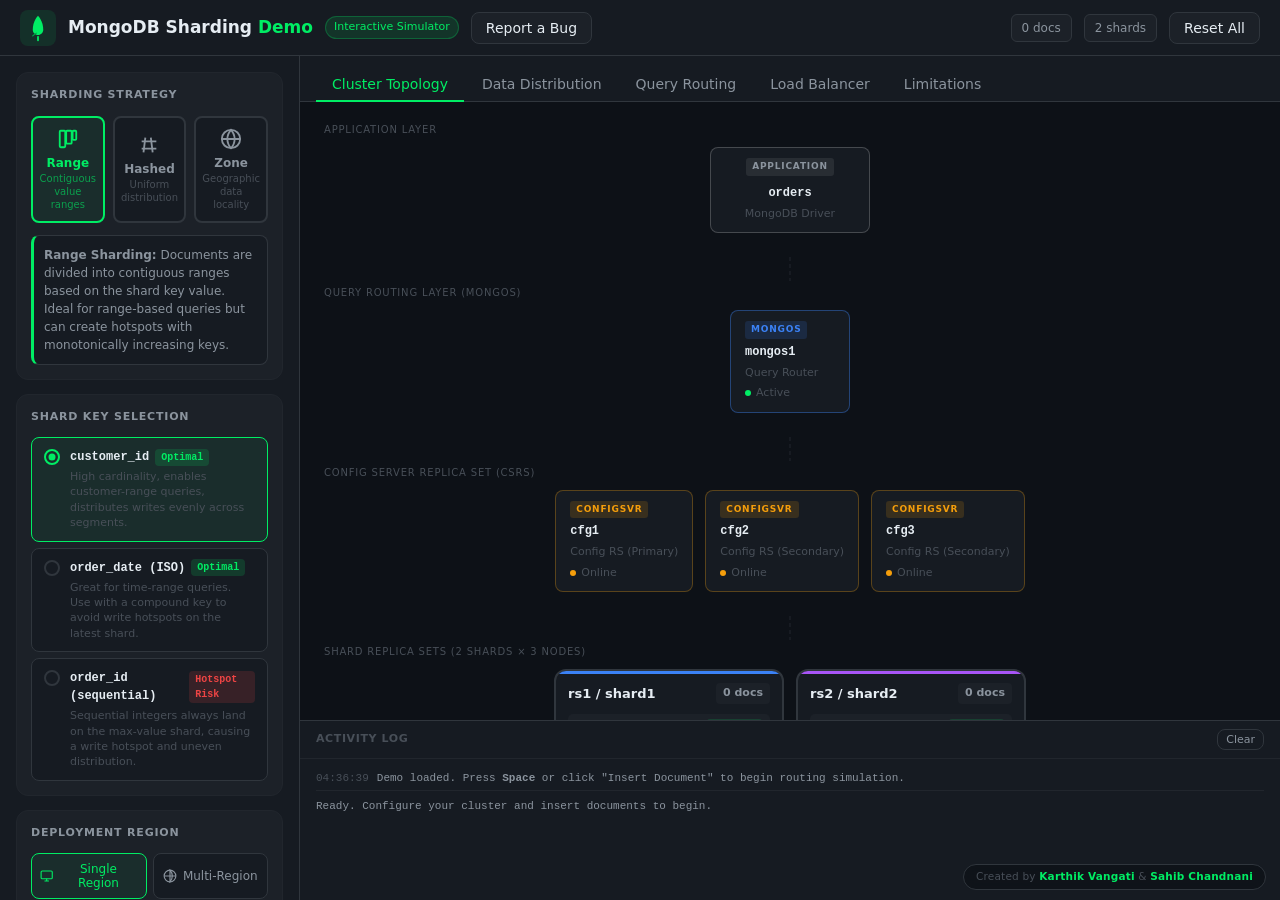
==== sharding-demo.html @ 3fbe7529 "Made changes in limitations so not everything is in a single page. merged all three files into shard" ====
<!DOCTYPE html>
<html lang="en">
<head>
  <meta charset="UTF-8">
  <meta name="viewport" content="width=device-width, initial-scale=1.0">
  <title>MongoDB Sharding Demo</title>
  <style>
/* ===== CSS Variables ===== */
:root {
  --mongo-green: #00ED64;
  --mongo-green-dim: #00A349;
  --bg-dark: #0D1117;
  --bg-card: #161B22;
  --bg-card-2: #1C2128;
  --bg-hover: #21262D;
  --text-primary: #E6EDF3;
  --text-secondary: #8B949E;
  --text-muted: #484F58;
  --border: #30363D;
  --border-light: #21262D;

  /* Shard colors */
  --shard-0: #3B82F6;
  --shard-1: #A855F7;
  --shard-2: #F59E0B;
  --shard-3: #EF4444;

  /* Zone colors */
  --zone-americas: #3B82F6;
  --zone-europe: #A855F7;
  --zone-asia: #F59E0B;

  --radius: 8px;
  --radius-lg: 12px;
  --shadow: 0 1px 3px rgba(0,0,0,0.4);
  --shadow-lg: 0 4px 16px rgba(0,0,0,0.5);
}

/* ===== Reset ===== */
*, *::before, *::after { box-sizing: border-box; margin: 0; padding: 0; }
body {
  font-family: 'Segoe UI', system-ui, -apple-system, BlinkMacSystemFont, sans-serif;
  background: var(--bg-dark);
  color: var(--text-primary);
  min-height: 100vh;
  font-size: 14px;
  line-height: 1.5;
}
button { cursor: pointer; font-family: inherit; font-size: inherit; }
input { font-family: inherit; font-size: inherit; }

/* ===== Header ===== */
.app-header {
  display: flex;
  align-items: center;
  justify-content: space-between;
  padding: 0 20px;
  height: 56px;
  background: var(--bg-card);
  border-bottom: 1px solid var(--border);
  position: sticky;
  top: 0;
  z-index: 100;
}
.header-left { display: flex; align-items: center; gap: 12px; }
.mongo-logo {
  width: 36px; height: 36px;
  background: rgba(0,237,100,0.1);
  border-radius: 8px;
  display: flex; align-items: center; justify-content: center;
}
.app-header h1 { font-size: 17px; font-weight: 600; color: var(--text-primary); }
.highlight { color: var(--mongo-green); }
.version-badge {
  background: rgba(0,237,100,0.12);
  color: var(--mongo-green);
  font-size: 11px;
  font-weight: 500;
  padding: 2px 8px;
  border-radius: 20px;
  border: 1px solid rgba(0,237,100,0.25);
}
.header-right { display: flex; align-items: center; gap: 12px; }
.header-stat {
  font-size: 12px;
  color: var(--text-secondary);
  background: var(--bg-card-2);
  padding: 4px 10px;
  border-radius: 6px;
  border: 1px solid var(--border);
  font-variant-numeric: tabular-nums;
  transition: all 0.3s;
}
.header-stat.updated {
  color: var(--mongo-green);
  border-color: rgba(0,237,100,0.4);
}

/* ===== App Layout ===== */
.app-layout {
  display: grid;
  grid-template-columns: 300px 1fr;
  height: calc(100vh - 56px);
  overflow: hidden;
}

/* ===== Config Panel ===== */
.config-panel {
  background: var(--bg-card);
  border-right: 1px solid var(--border);
  overflow-y: auto;
  padding: 16px;
  display: flex;
  flex-direction: column;
  gap: 4px;
}
.config-panel::-webkit-scrollbar { width: 4px; }
.config-panel::-webkit-scrollbar-thumb { background: var(--border); border-radius: 2px; }

.config-section {
  background: var(--bg-card-2);
  border: 1px solid var(--border-light);
  border-radius: var(--radius-lg);
  padding: 14px;
  margin-bottom: 10px;
}
.hidden-section {
  display: none;
}
.config-title {
  font-size: 11px;
  font-weight: 600;
  text-transform: uppercase;
  letter-spacing: 0.8px;
  color: var(--text-secondary);
  margin-bottom: 12px;
}

/* Strategy Cards */
.strategy-cards {
  display: grid;
  grid-template-columns: repeat(3, 1fr);
  gap: 8px;
  margin-bottom: 12px;
}
.strategy-card {
  background: var(--bg-card);
  border: 2px solid var(--border);
  border-radius: var(--radius);
  padding: 10px 6px;
  text-align: center;
  cursor: pointer;
  transition: all 0.2s;
  color: var(--text-secondary);
}
.strategy-card:hover {
  border-color: rgba(0,237,100,0.4);
  color: var(--text-primary);
}
.strategy-card.active {
  border-color: var(--mongo-green);
  color: var(--mongo-green);
  background: rgba(0,237,100,0.06);
}
.strategy-icon { margin-bottom: 6px; display: flex; justify-content: center; }
.strategy-label { font-size: 12px; font-weight: 600; margin-bottom: 2px; }
.strategy-desc { font-size: 10px; color: var(--text-muted); line-height: 1.3; }
.strategy-card.active .strategy-desc { color: rgba(0,237,100,0.6); }

.strategy-info {
  font-size: 12px;
  color: var(--text-secondary);
  background: var(--bg-card);
  border: 1px solid var(--border);
  border-left: 3px solid var(--mongo-green);
  border-radius: var(--radius);
  padding: 10px;
  line-height: 1.5;
}

/* Shard Key Options */
.shard-key-options { display: flex; flex-direction: column; gap: 6px; }
.shard-key-option {
  background: var(--bg-card);
  border: 1.5px solid var(--border);
  border-radius: var(--radius);
  padding: 10px 12px;
  cursor: pointer;
  transition: all 0.2s;
  display: flex;
  align-items: flex-start;
  gap: 10px;
}
.shard-key-option:hover { border-color: rgba(0,237,100,0.4); }
.shard-key-option.selected {
  border-color: var(--mongo-green);
  background: rgba(0,237,100,0.06);
}
.shard-key-radio {
  width: 16px; height: 16px;
  border: 2px solid var(--border);
  border-radius: 50%;
  margin-top: 1px;
  flex-shrink: 0;
  transition: all 0.2s;
  position: relative;
}
.shard-key-option.selected .shard-key-radio {
  border-color: var(--mongo-green);
}
.shard-key-option.selected .shard-key-radio::after {
  content: '';
  position: absolute;
  top: 50%; left: 50%;
  transform: translate(-50%, -50%);
  width: 7px; height: 7px;
  background: var(--mongo-green);
  border-radius: 50%;
}
.shard-key-info { flex: 1; min-width: 0; }
.shard-key-name {
  font-size: 12px;
  font-weight: 600;
  color: var(--text-primary);
  font-family: 'Courier New', monospace;
  display: flex;
  align-items: center;
  gap: 6px;
}
.optimal-badge {
  font-size: 10px;
  background: rgba(0,237,100,0.15);
  color: var(--mongo-green);
  padding: 1px 6px;
  border-radius: 4px;
  font-family: inherit;
  font-weight: 600;
}
.hotspot-badge {
  font-size: 10px;
  background: rgba(239,68,68,0.15);
  color: #EF4444;
  padding: 1px 6px;
  border-radius: 4px;
  font-family: inherit;
  font-weight: 600;
}
.shard-key-reason {
  font-size: 11px;
  color: var(--text-muted);
  margin-top: 3px;
  line-height: 1.4;
}

/* Toggle Group */
.toggle-group {
  display: grid;
  grid-template-columns: 1fr 1fr;
  gap: 6px;
  margin-bottom: 10px;
}
.toggle-btn {
  background: var(--bg-card);
  border: 1.5px solid var(--border);
  border-radius: var(--radius);
  padding: 8px;
  color: var(--text-secondary);
  font-size: 12px;
  font-weight: 500;
  display: flex;
  align-items: center;
  justify-content: center;
  gap: 6px;
  transition: all 0.2s;
}
.toggle-btn:hover { border-color: rgba(0,237,100,0.4); color: var(--text-primary); }
.toggle-btn.active {
  border-color: var(--mongo-green);
  color: var(--mongo-green);
  background: rgba(0,237,100,0.06);
}
.region-detail {
  font-size: 11px;
  color: var(--text-secondary);
  line-height: 1.5;
}

/* Cluster Config */
.cluster-config { display: flex; flex-direction: column; gap: 10px; }
.config-row {
  display: flex;
  align-items: center;
  justify-content: space-between;
  gap: 8px;
}
.config-row-label { font-size: 12px; color: var(--text-secondary); flex: 1; }
.btn-group { display: flex; gap: 4px; flex-shrink: 0; }
.count-btn {
  background: var(--bg-card);
  border: 1.5px solid var(--border);
  border-radius: 6px;
  padding: 4px 10px;
  color: var(--text-secondary);
  font-size: 12px;
  font-weight: 600;
  transition: all 0.2s;
  min-width: 32px;
}
.count-btn:hover { border-color: rgba(0,237,100,0.4); color: var(--text-primary); }
.count-btn.active {
  border-color: var(--mongo-green);
  color: var(--mongo-green);
  background: rgba(0,237,100,0.08);
}

/* Insert Controls */
.insert-controls { display: flex; flex-direction: column; gap: 6px; margin-bottom: 12px; }
.btn-primary {
  background: var(--mongo-green);
  border: none;
  border-radius: var(--radius);
  padding: 9px 14px;
  color: #0D1117;
  font-weight: 600;
  font-size: 13px;
  display: flex;
  align-items: center;
  justify-content: center;
  gap: 7px;
  transition: all 0.2s;
}
.btn-primary:hover { background: #00FF70; transform: translateY(-1px); }
.btn-primary:active { transform: translateY(0); }
.btn-secondary {
  background: var(--bg-card-2);
  border: 1px solid var(--border);
  border-radius: var(--radius);
  padding: 7px 14px;
  color: var(--text-primary);
  font-weight: 500;
  transition: all 0.2s;
}
.btn-secondary:hover { border-color: var(--text-secondary); }
.btn-ghost {
  background: transparent;
  border: 1px solid var(--border);
  border-radius: var(--radius);
  padding: 7px 14px;
  color: var(--text-secondary);
  transition: all 0.2s;
}
.btn-ghost:hover { color: var(--text-primary); border-color: var(--text-secondary); }
.btn-bulk {
  background: rgba(168,85,247,0.12);
  border: 1.5px solid rgba(168,85,247,0.35);
  border-radius: var(--radius);
  padding: 9px 14px;
  color: #D8A9FF;
  font-weight: 600;
  font-size: 13px;
  display: flex;
  align-items: center;
  justify-content: center;
  gap: 7px;
  transition: all 0.2s;
  cursor: pointer;
  font-family: inherit;
}
.btn-bulk:hover { background: rgba(168,85,247,0.2); border-color: rgba(168,85,247,0.6); transform: translateY(-1px); }
.btn-bulk:active { transform: translateY(0); }
.btn-bulk:disabled { opacity: 0.5; cursor: not-allowed; transform: none; }

.bulk-progress-wrap {
  display: flex;
  align-items: center;
  gap: 8px;
  padding: 2px 0;
}
.bulk-progress-bar {
  flex: 1;
  height: 5px;
  background: rgba(168,85,247,0.5);
  border-radius: 3px;
  width: 0;
  transition: width 0.15s ease;
}
.bulk-progress-label {
  font-size: 10px;
  color: #D8A9FF;
  font-variant-numeric: tabular-nums;
  min-width: 80px;
  text-align: right;
  flex-shrink: 0;
}
.btn-xs { padding: 3px 8px; font-size: 11px; }

.insert-speed {
  display: flex;
  align-items: center;
  gap: 8px;
  font-size: 11px;
  color: var(--text-muted);
}
.insert-speed input[type="range"] {
  flex: 1;
  height: 3px;
  -webkit-appearance: none;
  background: var(--border);
  border-radius: 2px;
  outline: none;
}
.insert-speed input[type="range"]::-webkit-slider-thumb {
  -webkit-appearance: none;
  width: 12px; height: 12px;
  background: var(--mongo-green);
  border-radius: 50%;
  cursor: pointer;
}
#speed-label { min-width: 42px; color: var(--text-secondary); }

/* ===== Visualization Panel ===== */
.visualization-panel {
  display: flex;
  flex-direction: column;
  overflow: hidden;
  background: var(--bg-dark);
}

/* View Tabs */
.view-tabs {
  display: flex;
  gap: 2px;
  padding: 12px 16px 0;
  border-bottom: 1px solid var(--border);
  background: var(--bg-card);
}
.view-tab {
  background: transparent;
  border: none;
  padding: 8px 16px;
  color: var(--text-secondary);
  font-weight: 500;
  border-bottom: 2px solid transparent;
  margin-bottom: -1px;
  transition: all 0.2s;
  border-radius: 6px 6px 0 0;
}
.view-tab:hover { color: var(--text-primary); }
.view-tab.active {
  color: var(--mongo-green);
  border-bottom-color: var(--mongo-green);
}

/* Tab Content */
.tab-content { display: none; flex: 1; overflow: hidden; }
.tab-content.active {
  display: flex;
  flex-direction: column;
  flex: 1;
  overflow: hidden;
}

/* ===== Topology View ===== */
.topology-container {
  flex: 1;
  overflow-y: auto;
  padding: 20px;
  overflow-x: hidden;
}
.topology-container::-webkit-scrollbar { width: 5px; }
.topology-container::-webkit-scrollbar-thumb { background: var(--border); border-radius: 3px; }

/* Topology Sections */
.topo-section { margin-bottom: 20px; }
.topo-section-label {
  font-size: 10px;
  text-transform: uppercase;
  letter-spacing: 0.8px;
  color: var(--text-muted);
  margin-bottom: 10px;
  padding-left: 4px;
}
.topo-row {
  display: flex;
  gap: 12px;
  align-items: stretch;
  justify-content: center;
}
.topo-connector {
  display: flex;
  justify-content: center;
  padding: 4px 0;
  position: relative;
}
.connector-line {
  width: 2px;
  height: 24px;
  background: linear-gradient(to bottom, var(--border), rgba(0,237,100,0.3));
}
.connector-multi {
  display: flex;
  align-items: center;
  justify-content: center;
  width: 100%;
  padding: 4px 0;
}
.connector-multi svg { opacity: 0.4; }

/* Node Cards */
.node-card {
  background: var(--bg-card);
  border: 1.5px solid var(--border);
  border-radius: var(--radius);
  padding: 10px 14px;
  display: flex;
  flex-direction: column;
  gap: 4px;
  transition: all 0.3s;
  min-width: 120px;
  position: relative;
}
.node-card.active-routing {
  border-color: var(--mongo-green) !important;
  box-shadow: 0 0 16px rgba(0,237,100,0.3);
}
.node-card.app-node {
  border-color: rgba(255,255,255,0.2);
  min-width: 160px;
  text-align: center;
}
.node-card.mongos {
  border-color: rgba(59,130,246,0.4);
}
.node-card.mongos.active-routing {
  border-color: #3B82F6;
  box-shadow: 0 0 16px rgba(59,130,246,0.4);
}
.node-card.configsvr {
  border-color: rgba(245,158,11,0.3);
}
.node-type-badge {
  font-size: 9px;
  font-weight: 700;
  text-transform: uppercase;
  letter-spacing: 0.8px;
  padding: 2px 6px;
  border-radius: 3px;
  display: inline-block;
  width: fit-content;
}
.badge-app { background: rgba(255,255,255,0.08); color: var(--text-secondary); }
.badge-mongos { background: rgba(59,130,246,0.15); color: #3B82F6; }
.badge-config { background: rgba(245,158,11,0.15); color: #F59E0B; }
.badge-primary { background: rgba(0,237,100,0.15); color: var(--mongo-green); }
.badge-secondary { background: rgba(139,148,158,0.15); color: var(--text-secondary); }

.node-name {
  font-size: 12px;
  font-weight: 600;
  font-family: 'Courier New', monospace;
  color: var(--text-primary);
}
.node-detail { font-size: 11px; color: var(--text-muted); }
.node-status {
  display: flex;
  align-items: center;
  gap: 5px;
  font-size: 11px;
  color: var(--text-muted);
}
.status-dot {
  width: 6px; height: 6px;
  border-radius: 50%;
  background: var(--mongo-green);
  animation: pulse-green 2s infinite;
}
.status-dot.secondary { background: #F59E0B; animation: none; }

@keyframes pulse-green {
  0%, 100% { opacity: 1; }
  50% { opacity: 0.4; }
}

/* Shard Container */
.shards-container {
  display: flex;
  gap: 12px;
  flex-wrap: wrap;
  justify-content: center;
}
.shard-card {
  background: var(--bg-card);
  border: 2px solid var(--border);
  border-radius: var(--radius-lg);
  padding: 12px;
  min-width: 170px;
  flex: 1;
  max-width: 230px;
  transition: all 0.3s;
  position: relative;
  overflow: hidden;
}
.shard-card::before {
  content: '';
  position: absolute;
  top: 0; left: 0; right: 0;
  height: 3px;
  background: var(--shard-color, var(--shard-0));
}
.shard-card.active-routing {
  box-shadow: 0 0 20px var(--shard-glow, rgba(59,130,246,0.4));
  border-color: var(--shard-color, var(--shard-0));
}
.shard-card[data-shard="0"] { --shard-color: var(--shard-0); --shard-glow: rgba(59,130,246,0.4); }
.shard-card[data-shard="1"] { --shard-color: var(--shard-1); --shard-glow: rgba(168,85,247,0.4); }
.shard-card[data-shard="2"] { --shard-color: var(--shard-2); --shard-glow: rgba(245,158,11,0.4); }
.shard-card[data-shard="3"] { --shard-color: var(--shard-3); --shard-glow: rgba(239,68,68,0.4); }

.shard-header {
  display: flex;
  align-items: center;
  justify-content: space-between;
  margin-bottom: 10px;
}
.shard-name {
  font-size: 13px;
  font-weight: 700;
  color: var(--text-primary);
}
.shard-doc-count {
  font-size: 11px;
  font-weight: 600;
  color: var(--text-secondary);
  background: var(--bg-card-2);
  padding: 2px 7px;
  border-radius: 4px;
  font-variant-numeric: tabular-nums;
  transition: all 0.3s;
}
.shard-doc-count.updated {
  color: var(--mongo-green);
  background: rgba(0,237,100,0.1);
}

.shard-nodes { display: flex; flex-direction: column; gap: 4px; margin-bottom: 10px; }
.shard-node {
  display: flex;
  align-items: center;
  gap: 8px;
  padding: 5px 8px;
  background: var(--bg-card-2);
  border-radius: 5px;
  font-size: 11px;
  font-family: 'Courier New', monospace;
}
.shard-node-dot {
  width: 6px; height: 6px;
  border-radius: 50%;
  flex-shrink: 0;
}
.dot-primary { background: var(--mongo-green); }
.dot-secondary { background: var(--text-muted); }
.shard-node-name { color: var(--text-secondary); flex: 1; }
.shard-node-role { font-size: 10px; color: var(--text-muted); }

.shard-range-info {
  font-size: 11px;
  color: var(--text-muted);
  background: var(--bg-card-2);
  border-radius: 5px;
  padding: 6px 8px;
  font-family: 'Courier New', monospace;
  border-left: 2px solid var(--shard-color, var(--shard-0));
}
.range-label { color: var(--text-secondary); font-family: inherit; }

.zone-tag {
  display: inline-flex;
  align-items: center;
  gap: 4px;
  font-size: 10px;
  font-weight: 600;
  padding: 3px 8px;
  border-radius: 12px;
  margin-top: 6px;
}
.zone-americas { background: rgba(59,130,246,0.15); color: #3B82F6; }
.zone-europe { background: rgba(168,85,247,0.15); color: #A855F7; }
.zone-asia { background: rgba(245,158,11,0.15); color: #F59E0B; }

.shard-fill-bar {
  height: 4px;
  background: var(--bg-card-2);
  border-radius: 2px;
  margin-top: 8px;
  overflow: hidden;
}
.shard-fill-inner {
  height: 100%;
  background: var(--shard-color, var(--shard-0));
  border-radius: 2px;
  transition: width 0.4s ease;
  min-width: 2px;
}

/* Zone borders in multi-region */
.zone-region-wrapper {
  border: 1.5px dashed var(--zone-border, var(--border));
  border-radius: 14px;
  padding: 12px;
  position: relative;
  margin-bottom: 4px;
}
.zone-region-label {
  position: absolute;
  top: -10px;
  left: 16px;
  background: var(--bg-dark);
  padding: 0 8px;
  font-size: 11px;
  font-weight: 600;
}

/* Activity Log */
.activity-log {
  height: 180px;
  border-top: 1px solid var(--border);
  background: var(--bg-card);
  display: flex;
  flex-direction: column;
  flex-shrink: 0;
}
.log-header {
  display: flex;
  align-items: center;
  justify-content: space-between;
  padding: 8px 16px;
  font-size: 11px;
  font-weight: 600;
  text-transform: uppercase;
  letter-spacing: 0.6px;
  color: var(--text-muted);
  border-bottom: 1px solid var(--border-light);
}
.log-entries {
  flex: 1;
  overflow-y: auto;
  padding: 8px 16px;
  display: flex;
  flex-direction: column;
  gap: 4px;
}
.log-entries::-webkit-scrollbar { width: 3px; }
.log-entries::-webkit-scrollbar-thumb { background: var(--border); border-radius: 2px; }
.log-entry {
  font-size: 11px;
  font-family: 'Courier New', monospace;
  padding: 3px 0;
  color: var(--text-secondary);
  border-bottom: 1px solid var(--border-light);
  display: flex;
  align-items: flex-start;
  gap: 8px;
}
.log-entry:last-child { border-bottom: none; }
.log-time { color: var(--text-muted); flex-shrink: 0; }
.log-info .log-msg { color: var(--text-secondary); }
.log-route .log-msg { color: var(--mongo-green); }
.log-warn .log-msg { color: #F59E0B; }
.log-error .log-msg { color: #EF4444; }

/* ===== Distribution View ===== */
.distribution-panel {
  padding: 20px;
  overflow-y: auto;
  flex: 1;
}
.distribution-panel::-webkit-scrollbar { width: 5px; }
.distribution-panel::-webkit-scrollbar-thumb { background: var(--border); border-radius: 3px; }

.dist-header {
  display: flex;
  align-items: center;
  justify-content: space-between;
  margin-bottom: 20px;
}
.dist-title { font-size: 15px; font-weight: 600; }
.dist-subtitle { font-size: 12px; color: var(--text-secondary); margin-top: 2px; }
.dist-stats {
  display: flex;
  gap: 12px;
}
.dist-stat {
  background: var(--bg-card);
  border: 1px solid var(--border);
  border-radius: var(--radius);
  padding: 10px 16px;
  text-align: center;
}
.dist-stat-value { font-size: 22px; font-weight: 700; color: var(--mongo-green); font-variant-numeric: tabular-nums; }
.dist-stat-label { font-size: 11px; color: var(--text-muted); margin-top: 2px; }

.dist-chart-container {
  background: var(--bg-card);
  border: 1px solid var(--border);
  border-radius: var(--radius-lg);
  padding: 20px;
  margin-bottom: 16px;
}
.dist-chart-title {
  font-size: 12px;
  font-weight: 600;
  color: var(--text-secondary);
  margin-bottom: 16px;
  text-transform: uppercase;
  letter-spacing: 0.6px;
}
.dist-bars { display: flex; gap: 12px; align-items: flex-end; min-height: 180px; }
.dist-bar-wrap {
  flex: 1;
  display: flex;
  flex-direction: column;
  align-items: center;
  gap: 6px;
}
.dist-bar-outer {
  width: 100%;
  background: var(--bg-card-2);
  border-radius: 4px 4px 0 0;
  height: 150px;
  position: relative;
  overflow: hidden;
  display: flex;
  align-items: flex-end;
}
.dist-bar-inner {
  width: 100%;
  border-radius: 4px 4px 0 0;
  transition: height 0.5s cubic-bezier(0.34, 1.56, 0.64, 1);
  display: flex;
  align-items: center;
  justify-content: center;
  min-height: 2px;
}
.dist-bar-count {
  font-size: 10px;
  font-weight: 700;
  color: rgba(255,255,255,0.9);
  font-variant-numeric: tabular-nums;
}
.dist-bar-label {
  font-size: 11px;
  font-weight: 600;
  color: var(--text-secondary);
  text-align: center;
}
.dist-bar-sub {
  font-size: 10px;
  color: var(--text-muted);
  text-align: center;
}

/* Balance indicator */
.balance-indicator {
  background: var(--bg-card);
  border: 1px solid var(--border);
  border-radius: var(--radius-lg);
  padding: 16px 20px;
  display: flex;
  align-items: center;
  gap: 16px;
}
.balance-label {
  font-size: 12px;
  color: var(--text-secondary);
  min-width: 100px;
}
.balance-bar {
  flex: 1;
  height: 8px;
  background: var(--bg-card-2);
  border-radius: 4px;
  overflow: hidden;
}
.balance-fill {
  height: 100%;
  border-radius: 4px;
  transition: width 0.5s, background 0.3s;
}
.balance-value {
  font-size: 13px;
  font-weight: 600;
  min-width: 50px;
  text-align: right;
}

/* ===== Shard-Key Analyzer ===== */
.ska-section {
  background: var(--bg-card);
  border: 1px solid var(--border);
  border-radius: var(--radius-lg);
  padding: 20px;
  margin-top: 16px;
  display: flex;
  flex-direction: column;
  gap: 12px;
}
.ska-header { display: flex; justify-content: space-between; align-items: flex-start; gap: 12px; }
.ska-title { font-size: 14px; font-weight: 700; color: var(--text-primary); }
.ska-subtitle { font-size: 12px; color: var(--text-secondary); margin-top: 4px; line-height: 1.5; }
.ska-input-row { display: flex; gap: 8px; flex-wrap: wrap; }
.ska-file-btn,
.ska-sample-btn,
.ska-clear-btn,
.ska-analyze-btn {
  font-size: 12px;
  font-weight: 600;
  padding: 7px 12px;
  border-radius: 6px;
  border: 1px solid var(--border);
  background: var(--bg-card-2);
  color: var(--text-primary);
  cursor: pointer;
  transition: background 0.15s, border-color 0.15s;
  display: inline-flex;
  align-items: center;
  gap: 6px;
}
.ska-file-btn:hover,
.ska-sample-btn:hover,
.ska-clear-btn:hover { background: var(--bg-hover); border-color: var(--border-light); }
.ska-file-ico { font-size: 13px; }
.ska-analyze-btn {
  background: var(--mongo-green);
  border-color: var(--mongo-green);
  color: #001E2B;
  padding: 9px 16px;
}
.ska-analyze-btn:hover { filter: brightness(1.08); }
.ska-presets {
  background: var(--bg-card-2);
  border: 1px dashed var(--border);
  border-radius: 8px;
  padding: 10px 12px;
  display: flex;
  flex-direction: column;
  gap: 8px;
}
.ska-presets-label {
  font-size: 11px;
  font-weight: 600;
  color: var(--text-muted);
  text-transform: uppercase;
  letter-spacing: 0.5px;
}
.ska-presets-row {
  display: flex;
  flex-wrap: wrap;
  gap: 6px;
}
.ska-preset-chip {
  display: inline-flex;
  align-items: center;
  gap: 8px;
  padding: 6px 10px;
  border: 1px solid var(--border);
  border-radius: 999px;
  background: var(--bg-card);
  color: var(--text-primary);
  font-size: 11.5px;
  cursor: pointer;
  transition: border-color 0.15s, background 0.15s;
}
.ska-preset-chip:hover { border-color: var(--mongo-green); background: var(--bg-hover); }
.ska-preset-chip.active {
  border-color: var(--mongo-green);
  background: rgba(0,237,100,0.1);
}
.ska-preset-name { font-weight: 600; }
.ska-preset-key {
  color: var(--text-muted);
  font-size: 10.5px;
  font-family: 'SF Mono', Menlo, Consolas, monospace;
}
.ska-preset-key code {
  background: none;
  padding: 0;
  color: var(--mongo-green);
}
.ska-preset-hint {
  background: rgba(0,237,100,0.06);
  border: 1px solid rgba(0,237,100,0.25);
  border-radius: 7px;
  padding: 10px 12px;
  font-size: 12px;
  color: var(--text-secondary);
  line-height: 1.5;
}
.ska-preset-hint-head {
  font-size: 12px;
  font-weight: 700;
  color: var(--text-primary);
  margin-bottom: 3px;
}
.ska-preset-hint-meta {
  font-size: 11px;
  color: var(--text-muted);
  margin-bottom: 6px;
}
.ska-preset-hint-meta code {
  font-family: 'SF Mono', Menlo, Consolas, monospace;
  color: var(--mongo-green);
  background: none;
  padding: 0;
}
.ska-preset-hint-meta strong { color: var(--text-primary); font-weight: 600; }
.ska-preset-hint-body code {
  font-family: 'SF Mono', Menlo, Consolas, monospace;
  font-size: 11px;
  background: var(--bg-card-2);
  padding: 1px 4px;
  border-radius: 3px;
  color: #7ee787;
}

.ska-compound-visual {
  background: var(--bg-card);
  border: 1px solid var(--border);
  border-radius: 8px;
  padding: 14px 16px;
  display: flex;
  flex-direction: column;
  gap: 12px;
}
.skacv-head {
  display: flex;
  align-items: baseline;
  justify-content: space-between;
  gap: 12px;
  flex-wrap: wrap;
}
.skacv-title {
  font-size: 12px;
  font-weight: 700;
  text-transform: uppercase;
  letter-spacing: 0.6px;
  color: var(--text-muted);
}
.skacv-key code {
  font-family: 'SF Mono', Menlo, Consolas, monospace;
  font-size: 12px;
  color: var(--mongo-green);
  background: none;
  padding: 0;
}
.skacv-roles {
  display: grid;
  grid-template-columns: 1fr auto 1fr;
  gap: 10px;
  align-items: stretch;
}
.skacv-role {
  background: var(--bg-card-2);
  border: 1px solid var(--border-light);
  border-radius: 8px;
  padding: 10px 12px;
  position: relative;
}
.skacv-role-prefix { border-left: 3px solid var(--mongo-green); }
.skacv-role-suffix { border-left: 3px solid #93C5FD; }
.skacv-role-name {
  font-family: 'SF Mono', Menlo, Consolas, monospace;
  font-size: 13px;
  font-weight: 700;
  color: var(--text-primary);
}
.skacv-role-tag {
  font-size: 9.5px;
  font-weight: 700;
  text-transform: uppercase;
  letter-spacing: 0.6px;
  color: var(--text-muted);
  margin-top: 2px;
}
.skacv-role-desc {
  font-size: 11.5px;
  color: var(--text-secondary);
  margin-top: 4px;
  line-height: 1.45;
}
.skacv-plus {
  align-self: center;
  font-size: 18px;
  color: var(--text-muted);
  font-weight: 300;
  user-select: none;
}

.skacv-buckets {
  display: flex;
  flex-direction: column;
  gap: 6px;
}
.skacv-bucket {
  background: var(--bg-card-2);
  border: 1px solid var(--border-light);
  border-radius: 7px;
  padding: 8px 10px;
  display: flex;
  flex-direction: column;
  gap: 5px;
}
.skacv-bucket-head {
  display: flex;
  align-items: center;
  gap: 8px;
  font-size: 12px;
}
.skacv-bucket-tag {
  font-size: 9.5px;
  font-weight: 700;
  text-transform: uppercase;
  letter-spacing: 0.5px;
  color: var(--mongo-green);
  background: rgba(0,237,100,0.1);
  border: 1px solid rgba(0,237,100,0.3);
  padding: 2px 6px;
  border-radius: 4px;
}
.skacv-bucket-val {
  font-family: 'SF Mono', Menlo, Consolas, monospace;
  font-weight: 600;
  color: var(--text-primary);
}
.skacv-bucket-arrow { color: var(--text-muted); }
.skacv-shard {
  font-size: 11px;
  font-weight: 600;
  font-family: 'SF Mono', Menlo, Consolas, monospace;
  color: #93C5FD;
  background: rgba(59,130,246,0.1);
  border: 1px solid rgba(59,130,246,0.3);
  padding: 2px 7px;
  border-radius: 4px;
  margin-left: auto;
}
.skacv-leaves {
  display: flex;
  align-items: center;
  flex-wrap: wrap;
  gap: 6px;
  padding-left: 8px;
  border-left: 2px dashed var(--border);
}
.skacv-leaf-label {
  font-size: 10.5px;
  color: var(--text-muted);
  font-family: 'SF Mono', Menlo, Consolas, monospace;
}
.skacv-leaf {
  font-size: 11px;
  font-family: 'SF Mono', Menlo, Consolas, monospace;
  color: var(--text-secondary);
  background: var(--bg-card);
  border: 1px solid var(--border-light);
  padding: 2px 7px;
  border-radius: 4px;
}
.skacv-leaf-more { color: var(--text-muted); font-style: italic; }

/* Compound shard-key code: keep monospace styling but mark hoverable */
.ska-compound-code {
  border-bottom: 1px dashed rgba(0, 237, 100, 0.55);
  cursor: help;
  transition: border-bottom-color 0.15s, background 0.15s;
}
.ska-compound-code:hover { border-bottom-color: var(--mongo-green); background: rgba(0, 237, 100, 0.08); }
.ska-single-code {
  border-bottom: 1px dashed rgba(0, 237, 100, 0.55);
  cursor: help;
  transition: border-bottom-color 0.15s, background 0.15s;
}
.ska-single-code:hover { border-bottom-color: var(--mongo-green); background: rgba(0, 237, 100, 0.08); }
.skacv-buckets-more {
  font-size: 11px;
  color: var(--text-muted);
  font-style: italic;
  padding-left: 4px;
}

.skacv-routing {
  background: var(--bg-card-2);
  border: 1px solid var(--border-light);
  border-radius: 7px;
  padding: 10px 12px;
}
.skacv-routing-title {
  font-size: 10.5px;
  font-weight: 700;
  text-transform: uppercase;
  letter-spacing: 0.6px;
  color: var(--text-muted);
  margin-bottom: 6px;
}
.skacv-routing ul {
  list-style: none;
  padding: 0;
  margin: 0;
  display: flex;
  flex-direction: column;
  gap: 5px;
}
.skacv-routing li {
  display: flex;
  align-items: center;
  gap: 8px;
  font-size: 11.5px;
  color: var(--text-secondary);
  line-height: 1.45;
  flex-wrap: wrap;
}
.skacv-routing code {
  font-family: 'SF Mono', Menlo, Consolas, monospace;
  font-size: 11px;
  background: var(--bg-card);
  border: 1px solid var(--border-light);
  padding: 1px 5px;
  border-radius: 3px;
  color: #7ee787;
}
.skacv-r-good,
.skacv-r-warn {
  font-size: 9.5px;
  font-weight: 700;
  text-transform: uppercase;
  letter-spacing: 0.5px;
  padding: 2px 7px;
  border-radius: 10px;
  flex-shrink: 0;
}
.skacv-r-good { background: rgba(0,237,100,0.15); color: #6EE7B7; border: 1px solid rgba(0,237,100,0.35); }
.skacv-r-warn { background: rgba(245,158,11,0.15); color: #FCD34D; border: 1px solid rgba(245,158,11,0.35); }

@media (max-width: 720px) {
  .skacv-roles { grid-template-columns: 1fr; }
  .skacv-plus { display: none; }
}

.ska-textarea {
  width: 100%;
  min-height: 160px;
  font-family: 'SF Mono', Menlo, Consolas, monospace;
  font-size: 12px;
  background: var(--bg-card-2);
  color: var(--text-primary);
  border: 1px solid var(--border);
  border-radius: 8px;
  padding: 12px;
  resize: vertical;
  line-height: 1.55;
}
.ska-textarea:focus { outline: none; border-color: var(--mongo-green); }
.ska-actions { display: flex; align-items: center; gap: 12px; }
.ska-status { font-size: 12px; color: var(--text-muted); }
.ska-status-ok  { color: var(--mongo-green); }
.ska-status-err { color: #F87171; }

.ska-error {
  background: rgba(239,68,68,0.1);
  border: 1px solid rgba(239,68,68,0.35);
  color: #FCA5A5;
  border-radius: 8px;
  padding: 10px 14px;
  font-size: 12.5px;
}

.ska-results { display: flex; flex-direction: column; gap: 14px; }
.ska-winner {
  background: linear-gradient(180deg, rgba(0,237,100,0.06), rgba(0,237,100,0.02));
  border: 1px solid rgba(0,237,100,0.4);
  border-radius: 10px;
  padding: 16px 18px;
}
.ska-winner-head { display: flex; align-items: center; justify-content: space-between; gap: 8px; }
.ska-winner-label {
  font-size: 11px;
  font-weight: 700;
  text-transform: uppercase;
  letter-spacing: 0.7px;
  color: var(--mongo-green);
}
.ska-winner-key {
  font-size: 18px;
  font-weight: 700;
  margin-top: 6px;
  font-family: 'SF Mono', Menlo, Consolas, monospace;
  color: var(--text-primary);
}
.ska-winner-key code { background: none; padding: 0; color: var(--mongo-green); }
.ska-winner-meta {
  display: flex;
  flex-wrap: wrap;
  gap: 14px;
  margin-top: 8px;
  font-size: 11.5px;
  color: var(--text-muted);
}
.ska-winner-meta strong { color: var(--text-primary); font-weight: 600; }
.ska-reasons {
  margin: 12px 0 0 0;
  padding-left: 18px;
  font-size: 12.5px;
  color: var(--text-secondary);
  line-height: 1.55;
  display: flex;
  flex-direction: column;
  gap: 6px;
}
.ska-compound {
  margin-top: 12px;
  padding: 10px 12px;
  background: rgba(59,130,246,0.08);
  border: 1px solid rgba(59,130,246,0.3);
  border-radius: 7px;
  font-size: 12px;
  color: var(--text-secondary);
}
.ska-compound code { font-family: 'SF Mono', Menlo, Consolas, monospace; color: #93C5FD; background: none; padding: 0; }
.ska-compound-reason { margin-top: 4px; line-height: 1.5; }

.ska-badge {
  font-size: 10.5px;
  font-weight: 700;
  text-transform: uppercase;
  letter-spacing: 0.5px;
  padding: 3px 8px;
  border-radius: 10px;
  white-space: nowrap;
}
.ska-badge-great   { background: rgba(0,237,100,0.18);   color: #6EE7B7; border: 1px solid rgba(0,237,100,0.4); }
.ska-badge-good    { background: rgba(59,130,246,0.18);  color: #93C5FD; border: 1px solid rgba(59,130,246,0.4); }
.ska-badge-ok      { background: rgba(148,163,184,0.18); color: #CBD5E1; border: 1px solid rgba(148,163,184,0.35); }
.ska-badge-caution { background: rgba(245,158,11,0.18);  color: #FCD34D; border: 1px solid rgba(245,158,11,0.4); }
.ska-badge-avoid   { background: rgba(239,68,68,0.18);   color: #FCA5A5; border: 1px solid rgba(239,68,68,0.4); }

.ska-others-title {
  font-size: 11px;
  font-weight: 700;
  text-transform: uppercase;
  letter-spacing: 0.7px;
  color: var(--text-muted);
  margin-top: 4px;
}
.ska-others { display: flex; flex-direction: column; gap: 8px; }
.ska-cand {
  background: var(--bg-card-2);
  border: 1px solid var(--border-light);
  border-radius: 8px;
  padding: 10px 12px;
}
.ska-cand-head { display: flex; align-items: center; gap: 10px; }
.ska-cand-name {
  font-family: 'SF Mono', Menlo, Consolas, monospace;
  font-size: 12.5px;
  color: var(--text-primary);
  background: none;
  padding: 0;
  font-weight: 600;
}
.ska-cand-score {
  margin-left: auto;
  font-size: 11px;
  color: var(--text-muted);
  font-variant-numeric: tabular-nums;
}
.ska-cand-meta {
  font-size: 11px;
  color: var(--text-muted);
  margin-top: 4px;
}
.ska-cand-reasons {
  margin: 6px 0 0 0;
  padding-left: 18px;
  font-size: 11.5px;
  color: var(--text-secondary);
  line-height: 1.5;
  display: flex;
  flex-direction: column;
  gap: 4px;
}
.ska-footnote {
  font-size: 11px;
  color: var(--text-muted);
  font-style: italic;
  line-height: 1.5;
}

/* Chunk Map (Range Sharding) */
.chunk-map {
  background: var(--bg-card);
  border: 1px solid var(--border);
  border-radius: var(--radius-lg);
  padding: 20px;
  margin-bottom: 16px;
}
.chunk-map-title {
  font-size: 12px;
  font-weight: 600;
  color: var(--text-secondary);
  margin-bottom: 14px;
  text-transform: uppercase;
  letter-spacing: 0.6px;
}
.chunk-track {
  height: 48px;
  background: var(--bg-card-2);
  border-radius: 6px;
  display: flex;
  overflow: hidden;
  position: relative;
  margin-bottom: 8px;
}
.chunk-segment {
  height: 100%;
  display: flex;
  align-items: center;
  justify-content: center;
  font-size: 10px;
  font-weight: 600;
  color: rgba(255,255,255,0.8);
  transition: all 0.4s;
  border-right: 1px solid rgba(0,0,0,0.3);
  overflow: hidden;
  white-space: nowrap;
}
.chunk-legend {
  display: flex;
  gap: 12px;
  flex-wrap: wrap;
  margin-top: 10px;
}
.chunk-legend-item {
  display: flex;
  align-items: center;
  gap: 5px;
  font-size: 11px;
  color: var(--text-secondary);
}
.chunk-legend-dot {
  width: 10px; height: 10px;
  border-radius: 2px;
}

/* ===== Query Routing View ===== */
.routing-panel {
  padding: 20px;
  overflow-y: auto;
  flex: 1;
}
.routing-panel::-webkit-scrollbar { width: 5px; }
.routing-panel::-webkit-scrollbar-thumb { background: var(--border); border-radius: 3px; }

.routing-title { font-size: 15px; font-weight: 600; margin-bottom: 4px; }
.routing-subtitle { font-size: 12px; color: var(--text-secondary); margin-bottom: 20px; }

.query-examples { display: flex; flex-direction: column; gap: 12px; }
.query-card {
  background: var(--bg-card);
  border: 1px solid var(--border);
  border-radius: var(--radius-lg);
  overflow: hidden;
  transition: all 0.2s;
}
.query-card:hover { border-color: rgba(0,237,100,0.3); }
.query-header {
  padding: 12px 16px;
  display: flex;
  align-items: center;
  justify-content: space-between;
  border-bottom: 1px solid var(--border-light);
}
.query-name { font-size: 13px; font-weight: 600; }
.query-efficiency {
  font-size: 11px;
  font-weight: 600;
  padding: 2px 8px;
  border-radius: 12px;
}
.eff-targeted { background: rgba(0,237,100,0.15); color: var(--mongo-green); }
.eff-scatter { background: rgba(239,68,68,0.15); color: #EF4444; }
.eff-partial { background: rgba(245,158,11,0.15); color: #F59E0B; }
.query-body { padding: 12px 16px; }
.query-code {
  font-family: 'Courier New', monospace;
  font-size: 12px;
  color: #A5D6FF;
  background: var(--bg-card-2);
  padding: 10px 12px;
  border-radius: 6px;
  margin-bottom: 10px;
  border-left: 3px solid var(--border);
}
.query-explanation { font-size: 12px; color: var(--text-secondary); line-height: 1.5; }
.shard-targets {
  display: flex;
  gap: 6px;
  margin-top: 8px;
  flex-wrap: wrap;
}
.shard-target-badge {
  font-size: 10px;
  font-weight: 600;
  padding: 2px 8px;
  border-radius: 4px;
  font-family: 'Courier New', monospace;
}

/* Animations */
@keyframes fadeInUp {
  from { opacity: 0; transform: translateY(10px); }
  to { opacity: 1; transform: translateY(0); }
}
@keyframes routePacket {
  0% { opacity: 0; transform: scale(0.5); }
  50% { opacity: 1; transform: scale(1.2); }
  100% { opacity: 0; transform: scale(0.8); }
}
.shard-card { animation: fadeInUp 0.3s ease; }
.log-entry { animation: fadeInUp 0.2s ease; }

.doc-packet {
  position: fixed;
  width: 8px; height: 8px;
  background: var(--mongo-green);
  border-radius: 50%;
  pointer-events: none;
  z-index: 1000;
  box-shadow: 0 0 8px rgba(0,237,100,0.8);
  animation: routePacket 0.6s ease forwards;
}

/* ===== Query Executor — speed slider ===== */
.qe-speed-control {
  display: flex;
  align-items: center;
  gap: 8px;
  padding: 4px 10px;
  background: var(--bg-card-2);
  border: 1px solid var(--border);
  border-radius: var(--radius);
  flex-shrink: 0;
}
.qe-speed-slider {
  -webkit-appearance: none;
  appearance: none;
  width: 110px;
  height: 4px;
  background: var(--border);
  border-radius: 2px;
  outline: none;
  cursor: pointer;
}
.qe-speed-slider::-webkit-slider-thumb {
  -webkit-appearance: none;
  appearance: none;
  width: 14px;
  height: 14px;
  border-radius: 50%;
  background: var(--mongo-green);
  border: 2px solid var(--bg-card);
  box-shadow: 0 0 6px rgba(0,237,100,0.5);
  cursor: pointer;
  transition: transform 0.15s ease;
}
.qe-speed-slider::-webkit-slider-thumb:hover { transform: scale(1.15); }
.qe-speed-slider::-moz-range-thumb {
  width: 14px;
  height: 14px;
  border-radius: 50%;
  background: var(--mongo-green);
  border: 2px solid var(--bg-card);
  box-shadow: 0 0 6px rgba(0,237,100,0.5);
  cursor: pointer;
}
.qe-speed-label {
  font-size: 11px;
  font-weight: 600;
  color: var(--mongo-green);
  min-width: 64px;
  text-align: right;
  font-variant-numeric: tabular-nums;
}

/* ===== Query Flow Diagram ===== */
.qe-flow-wrap {
  background: var(--bg-card);
  border: 1px solid var(--border);
  border-radius: var(--radius-lg);
  margin: 0 0 16px;
  overflow: hidden;
}
.qe-flow-header {
  padding: 10px 14px;
  border-bottom: 1px solid var(--border-light);
  background: var(--bg-card-2);
  display: flex;
  align-items: center;
  justify-content: space-between;
  font-size: 11px;
  font-weight: 600;
  text-transform: uppercase;
  letter-spacing: 0.6px;
  color: var(--text-muted);
  flex-wrap: wrap;
  gap: 10px;
}
.qf-legend {
  display: flex;
  gap: 14px;
  flex-wrap: wrap;
  text-transform: none;
  letter-spacing: 0;
  font-weight: 500;
  color: var(--text-secondary);
}
.qf-legend-item { display: inline-flex; align-items: center; gap: 6px; font-size: 11px; }
.qf-swatch {
  width: 10px; height: 10px; border-radius: 50%;
  box-shadow: 0 0 6px currentColor;
}
.qf-swatch-multi {
  background: linear-gradient(90deg, #3B82F6, #A855F7, #F59E0B);
}

.qe-flow-scroll {
  overflow-x: auto;
  padding: 18px 14px;
}
.qe-flow-scroll::-webkit-scrollbar { height: 6px; }
.qe-flow-scroll::-webkit-scrollbar-thumb { background: var(--border); border-radius: 3px; }

.qe-flow {
  position: relative;
  margin: 0 auto;
}
.qe-flow-svg {
  position: absolute;
  inset: 0;
  width: 100%;
  height: 100%;
  pointer-events: none;
}
.qf-line {
  stroke: var(--border);
  stroke-width: 2;
  fill: none;
  transition: stroke 0.25s ease, stroke-width 0.25s ease, opacity 0.25s ease;
}
.qf-line-dashed {
  stroke-dasharray: 6 4;
}
.qf-line-active {
  stroke-width: 3;
  filter: drop-shadow(0 0 4px currentColor);
}
.qf-line.qf-dim { opacity: 0.25; }

/* Flow nodes (shared) */
.qf-node {
  position: absolute;
  background: var(--bg-card-2);
  border: 1.5px solid var(--border);
  border-radius: var(--radius);
  padding: 8px 10px;
  display: flex;
  align-items: center;
  gap: 10px;
  transition: box-shadow 0.25s ease, border-color 0.25s ease, transform 0.25s ease, opacity 0.25s ease;
  z-index: 2;
}
.qf-node.qf-dim { opacity: 0.35; }
.qf-node-label {
  font-size: 12.5px;
  font-weight: 600;
  color: var(--text-primary);
  line-height: 1.1;
}
.qf-node-sub {
  font-size: 10.5px;
  color: var(--text-muted);
  margin-top: 2px;
}
.qf-node-title {
  font-size: 10px;
  font-weight: 700;
  text-transform: uppercase;
  letter-spacing: 0.8px;
  color: var(--mongo-green);
  margin-bottom: 2px;
}

.qf-client {
  flex-direction: column;
  justify-content: center;
  align-items: center;
  text-align: center;
  color: var(--text-secondary);
  gap: 4px;
}
.qf-client .qf-node-label { color: var(--text-primary); }

.qf-mongos {
  flex-direction: column;
  justify-content: center;
  align-items: center;
  text-align: center;
  gap: 2px;
  border-color: rgba(0,237,100,0.35);
  background: linear-gradient(180deg, rgba(0,237,100,0.08), var(--bg-card-2));
}

.qf-config {
  flex-direction: row;
  justify-content: flex-start;
  align-items: center;
  color: #F59E0B;
  border-color: rgba(245,158,11,0.35);
  background: linear-gradient(180deg, rgba(245,158,11,0.08), var(--bg-card-2));
  gap: 8px;
}
.qf-config .qf-node-label { color: var(--text-primary); }

.qf-shard {
  align-items: center;
  border-color: color-mix(in srgb, var(--shard-color, var(--border)) 45%, var(--border));
  background: linear-gradient(90deg,
      color-mix(in srgb, var(--shard-color, transparent) 10%, var(--bg-card-2)),
      var(--bg-card-2));
}
.qf-shard-dot {
  width: 10px; height: 10px;
  border-radius: 50%;
  flex-shrink: 0;
  box-shadow: 0 0 6px currentColor;
}
.qf-shard-body { display: flex; flex-direction: column; }

.qf-node.qf-active {
  border-color: var(--qf-pulse, var(--mongo-green));
  box-shadow: 0 0 0 3px color-mix(in srgb, var(--qf-pulse, var(--mongo-green)) 25%, transparent),
              0 0 18px color-mix(in srgb, var(--qf-pulse, var(--mongo-green)) 50%, transparent);
  transform: scale(1.03);
}

/* Animated packet */
.qf-packet {
  position: absolute;
  width: 12px; height: 12px;
  border-radius: 50%;
  transform: translate(-50%, -50%);
  pointer-events: none;
  z-index: 5;
  margin-left: -6px;
  margin-top: -6px;
  opacity: 0.95;
}
.qf-packet-labeled {
  width: auto; height: auto;
  min-width: 22px;
  padding: 2px 7px;
  border-radius: 10px;
  font-size: 10.5px;
  font-weight: 700;
  color: #0D1117;
  display: flex;
  align-items: center;
  justify-content: center;
  font-family: 'SF Mono', Menlo, monospace;
}

/* Phase label beneath diagram */
.qf-phase {
  display: flex;
  align-items: center;
  gap: 8px;
  padding: 10px 14px;
  border-top: 1px solid var(--border-light);
  background: var(--bg-card-2);
  font-size: 12px;
  color: var(--text-secondary);
}
.qf-phase-dot {
  width: 8px; height: 8px;
  border-radius: 50%;
  background: var(--text-muted);
  box-shadow: none;
  transition: all 0.2s ease;
}
.qf-phase.phase-plan     .qf-phase-dot { background: #00ED64; box-shadow: 0 0 8px #00ED64; }
.qf-phase.phase-meta     .qf-phase-dot { background: #F59E0B; box-shadow: 0 0 8px #F59E0B; }
.qf-phase.phase-dispatch .qf-phase-dot { background: #A855F7; box-shadow: 0 0 8px #A855F7; }
.qf-phase.phase-exec     .qf-phase-dot { background: #3B82F6; box-shadow: 0 0 8px #3B82F6; }
.qf-phase.phase-return   .qf-phase-dot { background: #F59E0B; box-shadow: 0 0 8px #F59E0B; }
.qf-phase.phase-merge    .qf-phase-dot { background: #00ED64; box-shadow: 0 0 8px #00ED64; }
.qf-phase.phase-done     .qf-phase-dot { background: #E6EDF3; box-shadow: 0 0 8px #E6EDF3; }

/* ===== Execution Steps Panel ===== */
.qf-steps-panel {
  border-top: 1px solid var(--border-light);
  background: var(--bg-card);
}
.qf-steps-header {
  display: flex;
  align-items: center;
  justify-content: space-between;
  padding: 10px 14px;
  font-size: 11px;
  font-weight: 700;
  text-transform: uppercase;
  letter-spacing: 0.6px;
  color: var(--text-muted);
  border-bottom: 1px solid var(--border-light);
  background: var(--bg-card-2);
}
.qf-steps-timer {
  font-family: 'SF Mono', Menlo, Consolas, monospace;
  font-size: 11px;
  font-weight: 600;
  color: var(--mongo-green);
  text-transform: none;
  letter-spacing: 0;
  background: rgba(0,237,100,0.08);
  border: 1px solid rgba(0,237,100,0.25);
  padding: 2px 8px;
  border-radius: 10px;
}
.qf-steps-list {
  list-style: none;
  padding: 10px 14px;
  margin: 0;
  max-height: 260px;
  overflow-y: auto;
  display: flex;
  flex-direction: column;
  gap: 6px;
}
.qf-steps-list::-webkit-scrollbar { width: 5px; }
.qf-steps-list::-webkit-scrollbar-thumb { background: var(--border); border-radius: 3px; }

.qf-steps-empty {
  padding: 12px;
  text-align: center;
  color: var(--text-muted);
  font-size: 12px;
  font-style: italic;
}
.qf-steps-empty strong { color: var(--mongo-green); font-style: normal; }

.qf-step {
  display: grid;
  grid-template-columns: 24px 1fr auto;
  gap: 10px;
  align-items: start;
  padding: 8px 10px;
  background: var(--bg-card-2);
  border: 1px solid var(--border-light);
  border-left: 3px solid var(--border);
  border-radius: 6px;
  font-size: 12.5px;
  animation: qfStepIn 0.25s ease;
}
@keyframes qfStepIn {
  from { opacity: 0; transform: translateX(-6px); }
  to   { opacity: 1; transform: translateX(0); }
}

.qf-step-num {
  font-family: 'SF Mono', Menlo, Consolas, monospace;
  font-size: 11px;
  font-weight: 700;
  color: var(--text-muted);
  background: var(--bg-card);
  border: 1px solid var(--border);
  border-radius: 50%;
  width: 22px;
  height: 22px;
  display: flex;
  align-items: center;
  justify-content: center;
  flex-shrink: 0;
}
.qf-step-body {
  display: flex;
  flex-direction: column;
  gap: 3px;
  min-width: 0;
}
.qf-step-text {
  color: var(--text-primary);
  line-height: 1.45;
}
.qf-step-actor {
  display: inline-block;
  font-family: 'SF Mono', Menlo, Consolas, monospace;
  font-size: 10.5px;
  font-weight: 700;
  text-transform: uppercase;
  letter-spacing: 0.5px;
  color: var(--text-secondary);
  margin-right: 8px;
}
.qf-step-action code {
  font-family: 'SF Mono', Menlo, Consolas, monospace;
  font-size: 11.5px;
  background: var(--bg-dark);
  border: 1px solid var(--border-light);
  padding: 1px 5px;
  border-radius: 3px;
  color: var(--text-primary);
}
.qf-step-detail {
  font-size: 11.5px;
  color: var(--text-secondary);
  line-height: 1.4;
}
.qf-step-detail code {
  font-family: 'SF Mono', Menlo, Consolas, monospace;
  font-size: 11px;
  background: var(--bg-dark);
  padding: 0 4px;
  border-radius: 3px;
}
.qf-step-time {
  font-family: 'SF Mono', Menlo, Consolas, monospace;
  font-size: 10.5px;
  color: var(--text-muted);
  white-space: nowrap;
}

/* Per-variant accent on the left border */
.qf-step-client   { border-left-color: #00ED64; }
.qf-step-mongos   { border-left-color: rgba(0,237,100,0.55); }
.qf-step-meta     { border-left-color: #F59E0B; }
.qf-step-plan     { border-left-color: #A855F7; }
.qf-step-dispatch { border-left-color: #A855F7; }
.qf-step-exec     { border-left-color: #3B82F6; }
.qf-step-return   { border-left-color: #F59E0B; }
.qf-step-merge    { border-left-color: #00ED64; }
.qf-step-done     { border-left-color: #E6EDF3; background: rgba(0,237,100,0.04); }

/* ===== Query Executor ===== */
.query-executor {
  background: var(--bg-card);
  border: 1px solid var(--border);
  border-radius: var(--radius-lg);
  overflow: hidden;
  margin-bottom: 20px;
}

.qe-toolbar {
  display: flex;
  align-items: center;
  justify-content: space-between;
  padding: 12px 16px;
  border-bottom: 1px solid var(--border-light);
  gap: 12px;
  flex-wrap: wrap;
}
.qe-toolbar-left {
  display: flex;
  align-items: center;
  gap: 10px;
  flex: 1;
  min-width: 0;
}
.qe-label {
  font-size: 11px;
  font-weight: 600;
  text-transform: uppercase;
  letter-spacing: 0.6px;
  color: var(--text-muted);
  flex-shrink: 0;
}
.qe-select {
  flex: 1;
  background: var(--bg-card-2);
  border: 1.5px solid var(--border);
  border-radius: var(--radius);
  padding: 7px 10px;
  color: var(--text-primary);
  font-size: 12.5px;
  outline: none;
  cursor: pointer;
  min-width: 0;
}
.qe-select:focus { border-color: rgba(0,237,100,0.4); }
.qe-select option { background: var(--bg-card-2); }

.qe-run-btn {
  padding: 8px 18px !important;
  display: flex !important;
  align-items: center;
  gap: 7px;
  flex-shrink: 0;
  font-size: 13px !important;
  font-weight: 700 !important;
  letter-spacing: 0.3px;
}
.qe-run-btn:disabled {
  opacity: 0.55;
  cursor: not-allowed;
  transform: none !important;
}

/* Code display */
.qe-code-wrap { border-bottom: 1px solid var(--border-light); }
.qe-code-header {
  display: flex;
  align-items: center;
  justify-content: space-between;
  padding: 7px 16px;
  background: var(--bg-card-2);
  border-bottom: 1px solid var(--border-light);
  font-size: 11px;
  color: var(--text-muted);
}
.qe-explain-badge {
  font-family: 'Courier New', monospace;
  font-size: 10px;
  color: #A5D6FF;
  background: rgba(59,130,246,0.08);
  padding: 2px 8px;
  border-radius: 4px;
  border: 1px solid rgba(59,130,246,0.2);
  max-width: 50%;
  overflow: hidden;
  text-overflow: ellipsis;
  white-space: nowrap;
}
.qe-code {
  font-family: 'Courier New', monospace;
  font-size: 12px;
  color: var(--text-primary);
  background: transparent;
  padding: 14px 16px;
  margin: 0;
  white-space: pre;
  overflow-x: auto;
  line-height: 1.65;
}
.qe-code::-webkit-scrollbar { height: 4px; }
.qe-code::-webkit-scrollbar-thumb { background: var(--border); border-radius: 2px; }
.qe-fn  { color: #D2A8FF; }
.qe-op  { color: #FFA657; }
.qe-str { color: #79C0FF; }
.qe-num { color: #FFA657; }
.qe-comment { color: #6E7681; font-style: italic; }

/* Plan row */
.qe-plan-row {
  display: flex;
  align-items: center;
  gap: 8px;
  padding: 9px 16px;
  border-bottom: 1px solid var(--border-light);
  flex-wrap: wrap;
  background: rgba(0,0,0,0.15);
}
.qe-plan-label {
  font-size: 11px;
  color: var(--text-muted);
  font-weight: 600;
  text-transform: uppercase;
  letter-spacing: 0.5px;
  flex-shrink: 0;
}
.qe-routing-badge {
  font-size: 11px;
  font-weight: 700;
  padding: 3px 9px;
  border-radius: 12px;
  flex-shrink: 0;
}
.qe-badge-targeted { background: rgba(0,237,100,0.15); color: var(--mongo-green); }
.qe-badge-scatter  { background: rgba(239,68,68,0.15);  color: #EF4444; }
.qe-badge-partial  { background: rgba(245,158,11,0.15); color: #F59E0B; }

.qe-plan-targets {
  display: flex;
  align-items: center;
  gap: 4px;
  flex-wrap: wrap;
}
.qe-plan-arrow { color: var(--text-muted); font-size: 12px; margin-right: 2px; }
.qe-plan-shard {
  font-size: 10px;
  font-weight: 700;
  padding: 2px 7px;
  border-radius: 4px;
  font-family: 'Courier New', monospace;
}
.qe-plan-explain {
  font-size: 11px;
  color: var(--text-secondary);
  border-left: 1px solid var(--border);
  padding-left: 10px;
  flex: 1;
  min-width: 160px;
  line-height: 1.45;
}

/* Execution panel */
.qe-exec-panel { border-bottom: 1px solid var(--border-light); }
.qe-exec-header {
  display: flex;
  align-items: center;
  justify-content: space-between;
  padding: 7px 16px;
  font-size: 11px;
  font-weight: 600;
  text-transform: uppercase;
  letter-spacing: 0.6px;
  color: var(--text-muted);
  background: var(--bg-card-2);
  border-bottom: 1px solid var(--border-light);
}
.qe-exec-status {
  font-size: 11px;
  font-weight: 500;
  text-transform: none;
  letter-spacing: 0;
  padding: 2px 9px;
  border-radius: 10px;
  background: var(--bg-card);
  border: 1px solid var(--border);
  color: var(--text-secondary);
  transition: all 0.3s;
}
.qe-exec-status.planning { color: #F59E0B; border-color: rgba(245,158,11,0.4); background: rgba(245,158,11,0.06); }
.qe-exec-status.routing  { color: #3B82F6; border-color: rgba(59,130,246,0.4); background: rgba(59,130,246,0.06); }
.qe-exec-status.merging  { color: #A855F7; border-color: rgba(168,85,247,0.4); background: rgba(168,85,247,0.06); }
.qe-exec-status.done     { color: var(--mongo-green); border-color: rgba(0,237,100,0.4); background: rgba(0,237,100,0.06); }

.qe-exec-col-header {
  display: grid;
  grid-template-columns: 76px 80px 1fr 80px 80px 64px;
  padding: 5px 16px;
  font-size: 10px;
  font-weight: 600;
  text-transform: uppercase;
  letter-spacing: 0.5px;
  color: var(--text-muted);
  border-bottom: 1px solid var(--border-light);
  background: rgba(0,0,0,0.08);
}
.qe-exec-row {
  display: grid;
  grid-template-columns: 76px 80px 1fr 80px 80px 64px;
  align-items: center;
  gap: 6px;
  padding: 7px 16px;
  transition: background 0.2s;
  border-bottom: 1px solid var(--border-light);
}
.qe-exec-row:last-child { border-bottom: none; }
.qe-exec-row:hover { background: var(--bg-card-2); }

.qe-exec-shard {
  font-family: 'Courier New', monospace;
  font-size: 11px;
  font-weight: 700;
}
.qe-exec-state {
  font-size: 10px;
  font-weight: 600;
  padding: 2px 6px;
  border-radius: 4px;
  text-align: center;
  transition: all 0.25s;
  white-space: nowrap;
}
.state-idle      { background: var(--bg-card-2); color: var(--text-muted); border: 1px solid var(--border); }
.state-executing { background: rgba(245,158,11,0.1); color: #F59E0B; border: 1px solid rgba(245,158,11,0.3); animation: exec-pulse 0.7s infinite; }
.state-done      { background: rgba(0,237,100,0.1); color: var(--mongo-green); border: 1px solid rgba(0,237,100,0.3); }
.state-skipped   { background: transparent; color: var(--text-muted); border: 1px solid var(--border-light); opacity: 0.5; }
@keyframes exec-pulse { 0%, 100% { opacity: 1; } 50% { opacity: 0.5; } }

.qe-exec-bar-wrap {
  height: 5px;
  background: var(--bg-card-2);
  border-radius: 3px;
  overflow: hidden;
}
.qe-exec-bar {
  height: 100%;
  border-radius: 3px;
  width: 0;
  transition: width 0.45s ease;
  opacity: 0.85;
}
.qe-exec-num {
  font-family: 'Courier New', monospace;
  font-size: 11px;
  color: var(--text-secondary);
  text-align: right;
  font-variant-numeric: tabular-nums;
  white-space: nowrap;
}
.qe-exec-ex { color: var(--text-muted); }

.qe-exec-summary {
  display: flex;
  align-items: center;
  gap: 16px;
  padding: 8px 16px;
  background: var(--bg-card-2);
  border-top: 1px solid var(--border-light);
  font-size: 12px;
  flex-wrap: wrap;
  min-height: 36px;
}
.qe-sum-item { display: flex; gap: 5px; align-items: center; }
.qe-sum-label { color: var(--text-muted); font-size: 11px; }
.qe-sum-val { font-weight: 600; color: var(--text-primary); font-variant-numeric: tabular-nums; }
.qe-sum-val.highlight { color: var(--mongo-green); }

/* Results */
.qe-results {
  padding: 12px 16px;
  max-height: 300px;
  overflow-y: auto;
}
.qe-results::-webkit-scrollbar { width: 4px; }
.qe-results::-webkit-scrollbar-thumb { background: var(--border); border-radius: 2px; }
.qe-results-header {
  font-size: 11px;
  font-weight: 600;
  text-transform: uppercase;
  letter-spacing: 0.6px;
  color: var(--text-muted);
  margin-bottom: 10px;
  display: flex;
  justify-content: space-between;
  align-items: center;
}
.qe-more-badge {
  font-size: 10px;
  background: rgba(0,237,100,0.1);
  color: var(--mongo-green);
  padding: 1px 7px;
  border-radius: 10px;
  font-family: inherit;
}
.qe-results-empty {
  text-align: center;
  color: var(--text-muted);
  font-size: 12px;
  padding: 24px 0;
}
.qe-result-doc {
  background: var(--bg-card-2);
  border: 1px solid var(--border-light);
  border-radius: var(--radius);
  padding: 10px 12px;
  margin-bottom: 6px;
  font-family: 'Courier New', monospace;
  font-size: 11px;
  line-height: 1.65;
  color: var(--text-secondary);
  overflow-x: auto;
  white-space: pre;
  animation: fadeInUp 0.25s ease;
}
.qe-result-doc:last-child { margin-bottom: 0; }
.doc-brace   { color: var(--text-muted); }
.doc-key     { color: #A5D6FF; }
.doc-str     { color: #79C0FF; }
.doc-num     { color: #FFA657; }
.doc-bool    { color: #FF7B72; }
.doc-shard-tag {
  display: inline-block;
  font-size: 9px;
  font-weight: 700;
  padding: 1px 5px;
  border-radius: 3px;
  margin-left: 6px;
  font-family: 'Courier New', monospace;
  vertical-align: middle;
}

/* Section divider between executor and reference */
.qe-section-divider {
  font-size: 11px;
  font-weight: 600;
  text-transform: uppercase;
  letter-spacing: 0.8px;
  color: var(--text-muted);
  margin: 24px 0 14px;
  display: flex;
  align-items: center;
  gap: 10px;
}
.qe-section-divider::after {
  content: '';
  flex: 1;
  height: 1px;
  background: var(--border-light);
}

/* ===== Tooltip ===== */
#app-tooltip {
  position: fixed;
  z-index: 9999;
  max-width: 300px;
  background: #1C2128;
  border: 1px solid var(--border);
  border-left: 3px solid var(--mongo-green);
  border-radius: 6px;
  padding: 9px 13px;
  font-size: 12px;
  line-height: 1.6;
  color: var(--text-primary);
  box-shadow: 0 6px 20px rgba(0,0,0,0.65);
  pointer-events: none;
  opacity: 0;
  transition: opacity 0.12s ease;
}
#app-tooltip.visible { opacity: 1; }
#app-tooltip strong { color: var(--mongo-green); font-weight: 600; }
#app-tooltip code {
  background: rgba(0,237,100,0.08);
  border-radius: 3px;
  padding: 0 4px;
  font-size: 11px;
  color: #7ee787;
  font-family: 'Consolas', monospace;
}

/* Inline glossary term — dashed underline signals hoverable */
.tip {
  border-bottom: 1px dashed rgba(139,148,158,0.5);
  cursor: help;
}
.tip:hover { border-bottom-color: var(--mongo-green); color: inherit; }

/* ===== Load Balancer Tab ===== */

.balancer-panel {
  padding: 20px;
  overflow-y: auto;
  flex: 1;
  display: flex;
  flex-direction: column;
  gap: 20px;
}
.balancer-panel::-webkit-scrollbar { width: 5px; }
.balancer-panel::-webkit-scrollbar-thumb { background: var(--border); border-radius: 3px; }

/* Intro */
.bal-intro {
  background: var(--bg-card);
  border: 1px solid var(--border);
  border-radius: var(--radius-lg);
  padding: 18px 20px;
  border-left: 4px solid var(--mongo-green);
}
.bal-intro h3 { font-size: 14px; font-weight: 700; margin-bottom: 8px; color: var(--text-primary); }
.bal-intro p  { font-size: 12.5px; color: var(--text-secondary); line-height: 1.6; margin-bottom: 12px; }
.bal-fact-grid {
  display: grid;
  grid-template-columns: repeat(2, 1fr);
  gap: 6px;
}
.bal-fact {
  font-size: 11px;
  color: var(--text-secondary);
  background: var(--bg-card-2);
  border-radius: 6px;
  padding: 6px 10px;
  display: flex;
  gap: 6px;
  align-items: flex-start;
}
.bal-fact-label { color: var(--text-muted); font-weight: 600; flex-shrink: 0; }

/* Demo layout: controls (fixed) + viz (flex) */
.bal-demo-layout {
  display: grid;
  grid-template-columns: 260px 1fr;
  gap: 16px;
  align-items: start;
}

/* Controls column */
.bal-controls {
  display: flex;
  flex-direction: column;
  gap: 12px;
}
.bal-ctrl-section {
  background: var(--bg-card);
  border: 1px solid var(--border);
  border-radius: var(--radius-lg);
  padding: 14px;
}
.bal-ctrl-title {
  font-size: 10px;
  font-weight: 700;
  text-transform: uppercase;
  letter-spacing: 0.8px;
  color: var(--text-muted);
  margin-bottom: 10px;
}
.bal-ctrl-row {
  display: flex;
  align-items: center;
  justify-content: space-between;
  margin-bottom: 8px;
  gap: 6px;
}
.bal-ctrl-row:last-child { margin-bottom: 0; }
.bal-ctrl-label { font-size: 11px; color: var(--text-secondary); }

.bal-threshold-info {
  background: var(--bg-card-2);
  border-radius: var(--radius);
  padding: 8px 10px;
  margin-bottom: 10px;
  font-size: 12px;
}
.bal-threshold-row {
  display: flex;
  justify-content: space-between;
  align-items: center;
  padding: 2px 0;
  color: var(--text-secondary);
}
.bal-threshold-val { font-weight: 700; color: var(--text-primary); font-variant-numeric: tabular-nums; }
.over-threshold { color: #EF4444 !important; }

.bal-btn {
  width: 100%;
  padding: 8px 12px;
  border-radius: var(--radius);
  font-size: 12px;
  font-weight: 600;
  font-family: inherit;
  cursor: pointer;
  display: flex;
  align-items: center;
  justify-content: center;
  gap: 6px;
  margin-bottom: 6px;
  transition: all 0.2s;
  border: 1.5px solid transparent;
}
.bal-btn:last-child { margin-bottom: 0; }
.bal-btn:disabled { opacity: 0.45; cursor: not-allowed; transform: none !important; }
.bal-btn-imbalance { background: rgba(245,158,11,0.12); color: #F59E0B; border-color: rgba(245,158,11,0.35); }
.bal-btn-imbalance:hover:not(:disabled) { background: rgba(245,158,11,0.22); }
.bal-btn-run  { background: var(--mongo-green); color: #0D1117; border-color: transparent; }
.bal-btn-run:hover:not(:disabled)  { background: #00FF70; transform: translateY(-1px); }
.bal-btn-stop { background: rgba(239,68,68,0.15); color: #EF4444; border-color: rgba(239,68,68,0.4); }
.bal-btn-stop:hover:not(:disabled) { background: rgba(239,68,68,0.25); }
.bal-btn-step { background: rgba(59,130,246,0.12); color: #3B82F6; border-color: rgba(59,130,246,0.35); }
.bal-btn-step:hover:not(:disabled) { background: rgba(59,130,246,0.22); }
.bal-btn-reset { background: transparent; color: var(--text-secondary); border-color: var(--border); }
.bal-btn-reset:hover:not(:disabled) { border-color: var(--text-secondary); color: var(--text-primary); }
.bal-btn-jumbo { background: rgba(239,68,68,0.12); color: #EF4444; border-color: rgba(239,68,68,0.35); margin-top: 12px; padding: 8px 16px; }
.bal-btn-jumbo:hover:not(:disabled) { background: rgba(239,68,68,0.22); }
.bal-btn-refine { background: rgba(59,130,246,0.12); color: #60A5FA; border-color: rgba(59,130,246,0.35); padding: 8px 16px; }
.bal-btn-refine:hover:not(:disabled) { background: rgba(59,130,246,0.22); }
.bal-btn-addshard { background: rgba(0,237,100,0.1); color: var(--mongo-green); border-color: rgba(0,237,100,0.35); }
.bal-btn-addshard:hover:not(:disabled) { background: rgba(0,237,100,0.18); }

/* ===== Refined Balancer Actions ===== */
.bal-actions {
  padding: 14px;
  display: flex;
  flex-direction: column;
  gap: 12px;
}
.bal-actions .bal-ctrl-title { margin-bottom: 2px; }

/* Live stat grid */
.bal-stat-grid {
  display: grid;
  grid-template-columns: repeat(3, minmax(0, 1fr));
  gap: 6px;
}
.bal-stat {
  display: flex;
  flex-direction: column;
  gap: 3px;
  padding: 8px 4px;
  background: var(--bg-card-2);
  border: 1px solid var(--border-light);
  border-radius: var(--radius);
  text-align: center;
  min-width: 0;
  overflow: hidden;
  transition: border-color 0.2s, background 0.2s;
}
.bal-stat-label {
  font-size: 9px;
  color: var(--text-muted);
  text-transform: uppercase;
  letter-spacing: 0.2px;
  white-space: nowrap;
  overflow: hidden;
  text-overflow: ellipsis;
}
.bal-stat-val {
  font-size: 16px;
  font-weight: 700;
  color: var(--text-primary);
  font-variant-numeric: tabular-nums;
  display: inline-flex;
  align-items: baseline;
  justify-content: center;
  gap: 2px;
}
.bal-stat-val small {
  font-size: 9px;
  color: var(--text-muted);
  font-weight: 500;
  letter-spacing: 0.3px;
  text-transform: uppercase;
  margin-left: 2px;
}
.bal-stat-alert {
  border-color: rgba(239,68,68,0.45);
  background: rgba(239,68,68,0.08);
}
.bal-stat-alert .bal-stat-val { color: #F87171; }
.bal-stat-alert .bal-stat-val small { color: rgba(248,113,113,0.7); }

/* Override legacy bal-btn global margin inside grouped layouts */
.bal-actions .bal-btn { margin-bottom: 0; }

/* Primary run row (Start + Step side by side) */
.bal-btn-primary-row {
  display: grid;
  grid-template-columns: 1fr 90px;
  gap: 6px;
}
.bal-btn-hero {
  padding: 11px 14px;
  font-size: 13px;
  font-weight: 700;
  letter-spacing: 0.2px;
  box-shadow: 0 1px 0 rgba(0,0,0,0.12), 0 0 0 rgba(0,237,100,0);
}
.bal-btn-run.bal-btn-hero {
  background: linear-gradient(180deg, #00F570 0%, var(--mongo-green) 100%);
}
.bal-btn-run.bal-btn-hero:hover:not(:disabled) {
  box-shadow: 0 1px 0 rgba(0,0,0,0.12), 0 0 14px rgba(0,237,100,0.35);
  transform: translateY(-1px);
}
.bal-btn-stop.bal-btn-hero {
  background: linear-gradient(180deg, rgba(239,68,68,0.22), rgba(239,68,68,0.14));
}
.bal-btn-compact {
  padding: 11px 8px;
  font-size: 12px;
}
.bal-btn-ico {
  display: inline-flex;
  align-items: center;
  justify-content: center;
  font-size: 13px;
  line-height: 1;
  margin-right: 1px;
}

/* Group label */
.bal-btn-group-label {
  font-size: 9.5px;
  font-weight: 600;
  text-transform: uppercase;
  letter-spacing: 0.7px;
  color: var(--text-muted);
  margin-top: 4px;
  padding-bottom: 4px;
  border-bottom: 1px solid var(--border-light);
}

/* 2-col scenario grid */
.bal-btn-grid {
  display: grid;
  grid-template-columns: 1fr 1fr;
  gap: 6px;
}
.bal-btn-grid .bal-btn {
  padding: 8px 10px;
  font-size: 11.5px;
  margin: 0;
  min-height: 34px;
}

/* Utility row */
.bal-btn-util-row {
  display: grid;
  grid-template-columns: 1fr 90px;
  gap: 6px;
  margin-top: 2px;
  padding-top: 8px;
  border-top: 1px solid var(--border-light);
}
.bal-btn-util-row-single {
  grid-template-columns: 1fr;
}
.bal-btn-util-row .bal-btn {
  padding: 7px 10px;
  font-size: 11px;
}
.bal-btn-ghost {
  background: transparent;
  color: var(--text-muted);
  border-color: var(--border);
}
.bal-btn-ghost:hover:not(:disabled) {
  color: var(--text-primary);
  border-color: var(--text-secondary);
  background: var(--bg-card-2);
}

.bal-speed-row {
  display: flex;
  align-items: center;
  gap: 8px;
  font-size: 11px;
  color: var(--text-muted);
}
.bal-speed-slider {
  flex: 1;
  height: 3px;
  -webkit-appearance: none;
  background: var(--border);
  border-radius: 2px;
  outline: none;
}
.bal-speed-slider::-webkit-slider-thumb {
  -webkit-appearance: none;
  width: 12px; height: 12px;
  background: var(--mongo-green);
  border-radius: 50%;
  cursor: pointer;
}
#bal-speed-label { min-width: 46px; color: var(--text-secondary); }

/* Visualization column */
.bal-viz {
  background: var(--bg-card);
  border: 1px solid var(--border);
  border-radius: var(--radius-lg);
  overflow: hidden;
}
.bal-viz-header {
  padding: 10px 16px;
  border-bottom: 1px solid var(--border-light);
  background: var(--bg-card-2);
  display: flex;
  align-items: center;
  justify-content: space-between;
  gap: 12px;
  flex-wrap: wrap;
}
.bal-status-badge {
  font-size: 12px;
  font-weight: 700;
  padding: 4px 12px;
  border-radius: 12px;
  letter-spacing: 0.3px;
}
.status-balanced   { background: rgba(0,237,100,0.12); color: var(--mongo-green); border: 1px solid rgba(0,237,100,0.3); }
.status-imbalanced { background: rgba(245,158,11,0.12); color: #F59E0B; border: 1px solid rgba(245,158,11,0.4); animation: pulse-warn 1.5s infinite; }
.status-balancing  { background: rgba(59,130,246,0.12); color: #3B82F6; border: 1px solid rgba(59,130,246,0.4); animation: pulse-blue 1s infinite; }
@keyframes pulse-warn { 0%,100% { opacity:1; } 50% { opacity:0.65; } }
@keyframes pulse-blue { 0%,100% { opacity:1; } 50% { opacity:0.7; } }

.bal-shards {
  display: flex;
  gap: 0;
  padding: 16px;
  overflow-x: auto;
  min-height: 300px;
  align-items: flex-start;
}
.bal-shards::-webkit-scrollbar { height: 4px; }
.bal-shards::-webkit-scrollbar-thumb { background: var(--border); border-radius: 2px; }

/* Individual shard column */
.bal-shard {
  flex: 1;
  min-width: 120px;
  max-width: 200px;
  display: flex;
  flex-direction: column;
  position: relative;
}
.bal-shard + .bal-shard { border-left: 1px dashed var(--border-light); padding-left: 12px; margin-left: 12px; }

.bal-shard-header {
  display: flex;
  align-items: center;
  justify-content: space-between;
  margin-bottom: 8px;
}
.bal-shard-name {
  font-size: 12px;
  font-weight: 700;
  font-family: 'Courier New', monospace;
}
.bal-shard-count {
  font-size: 11px;
  font-weight: 700;
  padding: 2px 8px;
  border-radius: 10px;
  font-variant-numeric: tabular-nums;
  transition: all 0.3s;
}
.bal-shard-count.most  { background: rgba(239,68,68,0.15); color: #EF4444; }
.bal-shard-count.least { background: rgba(0,237,100,0.15); color: var(--mongo-green); }
.bal-shard-count.mid   { background: var(--bg-card-2); color: var(--text-secondary); }

.bal-chunks {
  display: flex;
  flex-direction: column;
  gap: 3px;
  min-height: 40px;
}

/* Chunk blocks */
.bal-chunk {
  border-radius: 5px;
  padding: 5px 8px;
  font-size: 10px;
  font-family: 'Courier New', monospace;
  color: rgba(255,255,255,0.9);
  display: flex;
  align-items: center;
  justify-content: space-between;
  gap: 4px;
  cursor: default;
  position: relative;
  overflow: hidden;
  transition: opacity 0.15s;
  animation: chunkAppear 0.3s ease;
}
@keyframes chunkAppear { from { opacity:0; transform:scaleY(0.4); } to { opacity:1; transform:scaleY(1); } }
.bal-chunk:hover { filter: brightness(1.15); }
.bal-chunk-id   { font-weight: 700; opacity: 0.95; }
.bal-chunk-size { opacity: 0.75; white-space: nowrap; }

/* Normal chunk: gradient from blue to orange by size */
.bal-chunk.normal { background: #3B82F6; }
.bal-chunk.medium { background: #7C6AF7; }
.bal-chunk.large  { background: #F59E0B; }

/* Jumbo chunk */
.bal-chunk.jumbo {
  background: repeating-linear-gradient(
    45deg,
    #7f1d1d,
    #7f1d1d 6px,
    #991b1b 6px,
    #991b1b 12px
  );
  border: 1.5px solid #EF4444;
  animation: chunkAppear 0.3s ease, jumbo-pulse 2s 0.3s infinite;
}
@keyframes jumbo-pulse { 0%,100% { border-color:#EF4444; box-shadow:none; } 50% { border-color:#FCA5A5; box-shadow:0 0 8px rgba(239,68,68,0.5); } }

.bal-chunk.migrating-out {
  animation: chunkLeave 0.45s ease forwards !important;
}
@keyframes chunkLeave { from { transform:scaleX(1); opacity:1; } to { transform:scaleX(0); opacity:0; max-height:0; padding:0; margin:0; } }

.bal-chunk.just-arrived {
  animation: chunkArrive 0.5s ease !important;
}
@keyframes chunkArrive {
  0%   { transform:scaleX(0.2) scaleY(0.6); opacity:0; background:#00ED64; }
  60%  { transform:scaleX(1.05); background:#00ED64; }
  100% { transform:scaleX(1) scaleY(1); opacity:1; }
}

.jumbo-icon { font-size: 11px; }

.bal-shard-footer {
  margin-top: 8px;
  font-size: 10px;
  color: var(--text-muted);
  text-align: center;
  border-top: 1px solid var(--border-light);
  padding-top: 6px;
}

/* Distribution bar below shards */
.bal-dist-bar-section {
  padding: 12px 16px;
  border-top: 1px solid var(--border-light);
  background: var(--bg-card-2);
}
.bal-dist-bar-label {
  font-size: 10px;
  font-weight: 600;
  text-transform: uppercase;
  letter-spacing: 0.6px;
  color: var(--text-muted);
  margin-bottom: 8px;
  display: flex;
  justify-content: space-between;
}
.bal-dist-rows { display: flex; flex-direction: column; gap: 5px; }
.bal-dist-row {
  display: grid;
  grid-template-columns: 44px 1fr 44px;
  align-items: center;
  gap: 8px;
  font-size: 11px;
}
.bal-dist-name { font-family: 'Courier New', monospace; font-weight: 700; }
.bal-dist-track {
  height: 10px;
  background: var(--bg-card);
  border-radius: 5px;
  overflow: hidden;
}
.bal-dist-fill {
  height: 100%;
  border-radius: 5px;
  transition: width 0.5s ease;
}
.bal-dist-num { text-align: right; font-variant-numeric: tabular-nums; font-weight: 600; }

/* Threshold line overlay on distribution */
.bal-threshold-line-wrap {
  position: relative;
  margin-top: 6px;
  height: 16px;
}
.bal-threshold-line {
  position: absolute;
  top: 0; bottom: 0;
  width: 1px;
  background: rgba(245,158,11,0.7);
  border-right: 1px dashed rgba(245,158,11,0.7);
}
.bal-threshold-line-label {
  position: absolute;
  font-size: 9px;
  color: #F59E0B;
  top: 2px;
  transform: translateX(-50%);
  white-space: nowrap;
}

/* Migration log */
.bal-log-section {
  background: var(--bg-card);
  border: 1px solid var(--border);
  border-radius: var(--radius-lg);
  overflow: hidden;
  max-height: 200px;
  display: flex;
  flex-direction: column;
}
.bal-log-header {
  display: flex;
  align-items: center;
  justify-content: space-between;
  padding: 8px 16px;
  font-size: 11px;
  font-weight: 600;
  text-transform: uppercase;
  letter-spacing: 0.6px;
  color: var(--text-muted);
  background: var(--bg-card-2);
  border-bottom: 1px solid var(--border-light);
  flex-shrink: 0;
}
.bal-log-entries {
  overflow-y: auto;
  padding: 6px 12px;
  flex: 1;
  display: flex;
  flex-direction: column;
  gap: 2px;
}
.bal-log-entries::-webkit-scrollbar { width: 3px; }
.bal-log-entries::-webkit-scrollbar-thumb { background: var(--border); border-radius: 2px; }
.bal-log-entry {
  display: flex;
  gap: 10px;
  font-size: 11px;
  font-family: 'Courier New', monospace;
  padding: 3px 0;
  border-bottom: 1px solid var(--border-light);
  animation: fadeInUp 0.2s ease;
}
.bal-log-entry:last-child { border-bottom: none; }
.bal-log-time { color: var(--text-muted); flex-shrink: 0; }
.bal-log-info   .bal-log-msg { color: var(--text-secondary); }
.bal-log-migrate .bal-log-msg { color: #3B82F6; }
.bal-log-jumbo  .bal-log-msg { color: #EF4444; }
.bal-log-done   .bal-log-msg { color: var(--mongo-green); }
.bal-log-warn   .bal-log-msg { color: #F59E0B; }
.bal-log-empty  { color: var(--text-muted); font-size: 11px; padding: 8px 0; }

/* ===== Jumbo Chunks Section ===== */
.jumbo-section {
  background: var(--bg-card);
  border: 1px solid var(--border);
  border-radius: var(--radius-lg);
  overflow: hidden;
}
.jumbo-section-header {
  padding: 12px 20px;
  border-bottom: 1px solid var(--border-light);
  background: var(--bg-card-2);
  display: flex;
  align-items: center;
  justify-content: space-between;
  gap: 12px;
}
.jumbo-actions {
  display: flex;
  gap: 8px;
  flex-wrap: wrap;
  justify-content: flex-end;
}
.jumbo-actions .bal-btn {
  width: auto;
  margin: 0;
}
.jumbo-section-header h3 {
  font-size: 14px;
  font-weight: 700;
  color: var(--text-primary);
  display: flex;
  align-items: center;
  gap: 8px;
}
.jumbo-section-header h3::before {
  content: '⚠';
  font-size: 14px;
  color: #EF4444;
}
.jumbo-content { padding: 20px; }
.jumbo-section.is-collapsed .jumbo-content { display: none; }

.jumbo-explanation > p {
  font-size: 12.5px;
  color: var(--text-secondary);
  line-height: 1.65;
  margin-bottom: 14px;
}
.jumbo-facts { display: flex; flex-direction: column; gap: 8px; margin-bottom: 4px; }
.jumbo-fact {
  font-size: 12px;
  color: var(--text-secondary);
  background: var(--bg-card-2);
  border-radius: 6px;
  padding: 10px 12px;
  line-height: 1.5;
  border-left: 3px solid transparent;
}
.jumbo-fact-red    { border-left-color: #EF4444; }
.jumbo-fact-yellow { border-left-color: #F59E0B; }
.jumbo-fact-green  { border-left-color: var(--mongo-green); }
.jumbo-fact strong { color: var(--text-primary); }
.jumbo-fact code   { font-family: 'Courier New', monospace; background: var(--bg-card); padding: 1px 5px; border-radius: 3px; font-size: 11px; }

.jumbo-demo-area {
  margin-top: 16px;
  background: var(--bg-card-2);
  border: 1px solid var(--border-light);
  border-radius: var(--radius-lg);
  padding: 16px;
}
.jumbo-demo-title {
  font-size: 11px;
  font-weight: 600;
  text-transform: uppercase;
  letter-spacing: 0.6px;
  color: var(--text-muted);
  margin-bottom: 12px;
}
.jumbo-scenario-shards {
  display: flex;
  gap: 12px;
  flex-wrap: wrap;
  margin-bottom: 14px;
}
.jumbo-scenario-steps {
  display: flex;
  flex-direction: column;
  gap: 8px;
}
.jumbo-step {
  display: flex;
  gap: 10px;
  font-size: 12px;
  align-items: flex-start;
  padding: 8px 12px;
  border-radius: 6px;
  background: var(--bg-card);
  border: 1px solid var(--border-light);
}
.jumbo-step-num {
  width: 20px;
  height: 20px;
  border-radius: 50%;
  display: flex;
  align-items: center;
  justify-content: center;
  font-size: 10px;
  font-weight: 700;
  flex-shrink: 0;
}
.step-active .jumbo-step-num { background: #F59E0B; color: #0D1117; }
.step-error  .jumbo-step-num { background: #EF4444; color: white; }
.step-done   .jumbo-step-num { background: var(--mongo-green); color: #0D1117; }
.step-pending .jumbo-step-num { background: var(--bg-card-2); color: var(--text-muted); }
.jumbo-step-text { color: var(--text-secondary); line-height: 1.5; }
.jumbo-step-text strong { color: var(--text-primary); }
.jumbo-step-text code { font-family: 'Courier New', monospace; font-size: 10px; background: var(--bg-card-2); padding: 1px 4px; border-radius: 3px; }

.jumbo-error-msg {
  margin-top: 10px;
  background: rgba(239,68,68,0.08);
  border: 1px solid rgba(239,68,68,0.3);
  border-radius: 6px;
  padding: 10px 14px;
  font-family: 'Courier New', monospace;
  font-size: 11px;
  color: #FCA5A5;
  display: none;
}
.jumbo-fix-msg {
  margin-top: 10px;
  background: rgba(0,237,100,0.12);
  border: 1px solid rgba(0,237,100,0.35);
  border-radius: 6px;
  padding: 10px 12px;
  font-size: 11.5px;
  color: #86efac;
}

/* ===== Asymmetric Sharding ===== */
.asym-toggle { min-width: 48px; text-align: center; }
.asym-toggle.active { background: var(--mongo-green) !important; color: #001E2B !important; border-color: var(--mongo-green) !important; }

/* Shard count buttons locked in asymmetric mode */
.count-btn:disabled { opacity: 0.4; cursor: not-allowed; pointer-events: none; }

.asym-preset-group {
  display: flex;
  gap: 6px;
  flex-wrap: wrap;
}
.asym-preset-btn {
  padding: 5px 10px;
  font-size: 11px;
  border: 1px solid var(--border);
  border-radius: 6px;
  background: var(--bg-card-2);
  color: var(--text-secondary);
  cursor: pointer;
  transition: all 0.15s;
  white-space: nowrap;
}
.asym-preset-btn:hover { border-color: var(--mongo-green); color: var(--mongo-green); }
.asym-preset-btn.active { border-color: var(--mongo-green); color: var(--mongo-green); background: rgba(0,237,100,0.08); font-weight: 600; }

/* Asymmetric banner inside topology */
.asymmetric-banner {
  display: flex;
  align-items: flex-start;
  gap: 10px;
  background: rgba(0,237,100,0.06);
  border: 1px solid rgba(0,237,100,0.25);
  border-radius: 8px;
  padding: 10px 14px;
  margin-bottom: 12px;
  font-size: 12px;
}
.asym-banner-icon {
  color: var(--mongo-green);
  flex-shrink: 0;
  margin-top: 1px;
}
.asym-banner-title {
  font-weight: 700;
  color: var(--mongo-green);
  font-size: 12.5px;
  margin-bottom: 3px;
}
.asym-banner-desc { color: var(--text-secondary); line-height: 1.5; }

/* Per-shard tier badges inside shard cards */
.shard-card-asymmetric { border-top: 2px solid var(--border); }
.shard-tier-bar {
  display: flex;
  align-items: center;
  gap: 6px;
  margin: 4px 0 6px;
  flex-wrap: wrap;
}
.tier-badge {
  font-size: 10px;
  font-weight: 700;
  padding: 2px 7px;
  border-radius: 4px;
  text-transform: uppercase;
  letter-spacing: .04em;
}
.tier-hot     { background: rgba(239,68,68,0.15);  color: #FCA5A5; border: 1px solid rgba(239,68,68,0.4); }
.tier-warm    { background: rgba(245,158,11,0.15); color: #FCD34D; border: 1px solid rgba(245,158,11,0.4); }
.tier-cold    { background: rgba(59,130,246,0.15); color: #93C5FD; border: 1px solid rgba(59,130,246,0.4); }
.tier-archive { background: rgba(107,114,128,0.2); color: #9CA3AF; border: 1px solid rgba(107,114,128,0.4); }
.tier-analytics { background: rgba(168,85,247,0.15); color: #C4B5FD; border: 1px solid rgba(168,85,247,0.4); }

.tier-class-badge {
  font-size: 10px;
  font-weight: 600;
  padding: 2px 7px;
  border-radius: 999px;
  background: rgba(255,255,255,0.06);
  border: 1px solid var(--border);
  color: var(--text-secondary);
}
.tier-instance {
  font-size: 10.5px;
  font-weight: 600;
  color: var(--text-primary);
  font-family: monospace;
}
.tier-subline {
  font-size: 10px;
  color: var(--text-secondary);
  margin-bottom: 4px;
}

.asymmetric-highlight {
  display: block;
  font-size: 11px;
  font-weight: 600;
  margin: 5px 0;
  padding: 5px 8px;
  border-radius: 4px;
  border-left: 3px solid;
}

.asymmetric-tier {
  background: rgba(147, 112, 219, 0.12);
  border-left-color: #9370DB;
  color: #7851A9;
}

.asymmetric-analytics {
  background: rgba(74, 144, 226, 0.12);
  border-left-color: #4A90E2;
  color: #2563EB;
}

.asymmetric-iops {
  background: rgba(245, 158, 11, 0.12);
  border-left-color: #F59E0B;
  color: #D97706;
}

.tier-storage {
  font-size: 10px;
  color: var(--text-muted);
}
.tier-purpose {
  font-size: 10px;
  color: var(--text-muted);
  margin-bottom: 4px;
  font-style: italic;
}

/* Shard-node dot overrides for tier colours */
.dot-hot     { background: #EF4444 !important; }
.dot-warm    { background: #F59E0B !important; }
.dot-cold    { background: #3B82F6 !important; }
.dot-archive { background: #6B7280 !important; }
.dot-analytic { background: #A855F7 !important; }

/* Role badges */
.badge-hidden  { background: rgba(168,85,247,0.15); color: #C4B5FD; border: 1px solid rgba(168,85,247,0.4); }
.badge-arbiter { background: rgba(245,158,11,0.15); color: #FCD34D; border: 1px solid rgba(245,158,11,0.4); }
.badge-analytic { background: rgba(168,85,247,0.15); color: #C4B5FD; border: 1px solid rgba(168,85,247,0.4); }

/* ===== Jumbo Chunk Modal ===== */
.jumbo-modal-overlay {
  position: fixed;
  inset: 0;
  background: rgba(0,0,0,0.7);
  z-index: 10000;
  display: flex;
  align-items: center;
  justify-content: center;
  padding: 20px;
  animation: fadeInOverlay 0.18s ease;
}
@keyframes fadeInOverlay { from { opacity:0; } to { opacity:1; } }

.jumbo-modal {
  background: var(--bg-card);
  border: 1px solid var(--border);
  border-radius: var(--radius-lg);
  width: 100%;
  max-width: 620px;
  max-height: 88vh;
  display: flex;
  flex-direction: column;
  box-shadow: 0 24px 64px rgba(0,0,0,0.7);
  animation: slideUpModal 0.2s ease;
}
@keyframes slideUpModal { from { transform:translateY(16px); opacity:0; } to { transform:translateY(0); opacity:1; } }

.jumbo-modal-header {
  display: flex;
  align-items: center;
  gap: 10px;
  padding: 16px 20px;
  border-bottom: 1px solid var(--border);
  background: var(--bg-card-2);
  border-radius: var(--radius-lg) var(--radius-lg) 0 0;
  flex-shrink: 0;
}
.jumbo-modal-icon { font-size: 20px; line-height: 1; }
.jumbo-modal-header h3 { font-size: 15px; font-weight: 700; flex: 1; color: var(--text-primary); }
.jumbo-modal-close {
  background: none;
  border: none;
  color: var(--text-muted);
  font-size: 20px;
  line-height: 1;
  cursor: pointer;
  padding: 2px 6px;
  border-radius: 4px;
  transition: color 0.15s;
}
.jumbo-modal-close:hover { color: var(--text-primary); background: var(--bg-hover); }

.jumbo-modal-body {
  overflow-y: auto;
  padding: 20px;
  display: flex;
  flex-direction: column;
  gap: 18px;
  flex: 1;
}
.jumbo-modal-body::-webkit-scrollbar { width: 5px; }
.jumbo-modal-body::-webkit-scrollbar-thumb { background: var(--border); border-radius: 3px; }

.jumbo-modal-section h4 {
  font-size: 12px;
  font-weight: 700;
  text-transform: uppercase;
  letter-spacing: 0.7px;
  color: var(--text-muted);
  margin-bottom: 8px;
}
.jumbo-modal-section p {
  font-size: 13px;
  color: var(--text-secondary);
  line-height: 1.6;
}
.jumbo-modal-section p code,
.jumbo-modal-list li code,
.jumbo-modal-table code {
  font-family: 'SF Mono', Menlo, Consolas, monospace;
  font-size: 11.5px;
  background: var(--bg-card-2);
  border: 1px solid var(--border-light);
  padding: 1px 5px;
  border-radius: 4px;
  color: #7ee787;
}

.jumbo-modal-code {
  margin-top: 10px;
  background: #0d1117;
  border: 1px solid var(--border);
  border-left: 3px solid var(--mongo-green);
  border-radius: 6px;
  padding: 10px 14px;
  font-family: 'SF Mono', Menlo, Consolas, monospace;
  font-size: 11.5px;
  color: var(--text-secondary);
  line-height: 1.7;
}

.jumbo-modal-list {
  list-style: none;
  padding: 0;
  margin: 0;
  display: flex;
  flex-direction: column;
  gap: 8px;
}
.jumbo-modal-list li {
  display: flex;
  align-items: flex-start;
  gap: 8px;
  font-size: 12.5px;
  color: var(--text-secondary);
  line-height: 1.55;
  background: var(--bg-card-2);
  border: 1px solid var(--border-light);
  border-radius: 7px;
  padding: 8px 10px;
}
.jumbo-modal-list li strong { color: var(--text-primary); }

.jumbo-modal-table {
  width: 100%;
  border-collapse: separate;
  border-spacing: 0;
  margin-top: 10px;
  font-size: 12px;
  color: var(--text-secondary);
  background: var(--bg-card-2);
  border: 1px solid var(--border-light);
  border-radius: 7px;
  overflow: hidden;
  table-layout: fixed;
}
.jumbo-modal-table th,
.jumbo-modal-table td {
  padding: 8px 10px;
  text-align: left;
  vertical-align: top;
  border-bottom: 1px solid var(--border-light);
  word-wrap: break-word;
  overflow-wrap: anywhere;
  line-height: 1.5;
}
.jumbo-modal-table thead th {
  font-size: 10.5px;
  font-weight: 700;
  text-transform: uppercase;
  letter-spacing: 0.6px;
  color: var(--text-muted);
  background: var(--bg-card);
}
.jumbo-modal-table tbody tr:last-child td { border-bottom: none; }
.jumbo-modal-table col-option { width: 38%; }
.jumbo-modal-table th:nth-child(1),
.jumbo-modal-table td:nth-child(1) { width: 38%; }
.jumbo-modal-table th:nth-child(2),
.jumbo-modal-table td:nth-child(2) { width: 28%; color: var(--text-muted); font-size: 11.5px; }

.risk-badge {
  font-size: 10px;
  font-weight: 700;
  padding: 2px 7px;
  border-radius: 10px;
  flex-shrink: 0;
  margin-top: 1px;
  white-space: nowrap;
}
.risk-high { background: rgba(239,68,68,0.18); color: #FCA5A5; border: 1px solid rgba(239,68,68,0.35); }
.risk-med  { background: rgba(245,158,11,0.18); color: #FCD34D; border: 1px solid rgba(245,158,11,0.35); }
.risk-low  { background: rgba(59,130,246,0.18); color: #93C5FD; border: 1px solid rgba(59,130,246,0.35); }

.jumbo-modal-footer {
  padding: 14px 20px;
  border-top: 1px solid var(--border);
  background: var(--bg-card-2);
  border-radius: 0 0 var(--radius-lg) var(--radius-lg);
  display: flex;
  justify-content: flex-end;
  flex-shrink: 0;
}

/* ===== AutoMerger Tab ===== */
.automerger-panel {
  flex: 1;
  overflow-y: auto;
  padding: 20px;
  display: flex;
  flex-direction: column;
  gap: 16px;
}
.automerger-panel::-webkit-scrollbar { width: 6px; }
.automerger-panel::-webkit-scrollbar-thumb { background: var(--border); border-radius: 4px; }

.am-intro {
  background: var(--bg-card);
  border: 1px solid var(--border);
  border-left: 4px solid var(--mongo-green);
  border-radius: var(--radius-lg);
  padding: 16px 18px;
}
.am-intro h3 {
  font-size: 14px;
  font-weight: 700;
  margin-bottom: 8px;
}
.am-intro p {
  font-size: 12.5px;
  color: var(--text-secondary);
  line-height: 1.6;
}
.am-note {
  margin-top: 10px;
  font-size: 11px;
  color: var(--text-muted);
  background: var(--bg-card-2);
  border: 1px solid var(--border-light);
  border-radius: 6px;
  padding: 6px 10px;
}
.am-policy-tip {
  margin-top: 10px;
  background: rgba(59,130,246,0.08);
  border: 1px solid rgba(59,130,246,0.25);
  border-radius: 8px;
  padding: 10px 12px;
}
.am-policy-head {
  font-size: 11px;
  font-weight: 700;
  text-transform: uppercase;
  letter-spacing: 0.6px;
  color: #93C5FD;
  margin-bottom: 6px;
}
.am-policy-tip ul {
  margin: 0;
  padding-left: 16px;
  display: flex;
  flex-direction: column;
  gap: 4px;
}
.am-policy-tip li {
  font-size: 11.5px;
  color: var(--text-secondary);
  line-height: 1.45;
}
.am-policy-tip li strong { color: var(--text-primary); }
.am-facts {
  margin-top: 10px;
  display: grid;
  grid-template-columns: repeat(4, minmax(120px, 1fr));
  gap: 6px;
}
.am-fact {
  background: var(--bg-card-2);
  border: 1px solid var(--border-light);
  border-radius: 6px;
  padding: 7px 9px;
  font-size: 11px;
  color: var(--text-secondary);
  display: flex;
  flex-direction: column;
  gap: 2px;
}
.am-fact strong { color: var(--text-primary); font-size: 12px; }

.am-layout {
  display: grid;
  grid-template-columns: 300px 1fr;
  gap: 14px;
  align-items: start;
}

.am-controls {
  display: flex;
  flex-direction: column;
  gap: 10px;
}

.am-ctrl-card {
  background: var(--bg-card);
  border: 1px solid var(--border);
  border-radius: var(--radius-lg);
  padding: 12px;
}

.am-ctrl-title {
  font-size: 10px;
  text-transform: uppercase;
  letter-spacing: 0.8px;
  color: var(--text-muted);
  font-weight: 700;
  margin-bottom: 10px;
}

.am-ctrl-row {
  display: flex;
  align-items: center;
  justify-content: space-between;
  gap: 8px;
  margin-bottom: 8px;
}
.am-ctrl-row span { font-size: 11px; color: var(--text-secondary); }

.am-status-grid {
  display: grid;
  grid-template-columns: repeat(2, minmax(0, 1fr));
  gap: 6px;
}
.am-status-grid div {
  background: var(--bg-card-2);
  border: 1px solid var(--border-light);
  border-radius: 6px;
  padding: 6px 8px;
  display: flex;
  flex-direction: column;
  gap: 1px;
}
.am-status-grid span { font-size: 10px; color: var(--text-muted); }
.am-status-grid strong { font-size: 12px; color: var(--text-primary); }
.am-status-grid strong.ok { color: var(--mongo-green); }
.am-status-grid strong.blocked { color: #F59E0B; }

.am-next-merge {
  margin-top: 8px;
  font-size: 11px;
  color: #7EE787;
  background: rgba(0,237,100,0.08);
  border: 1px solid rgba(0,237,100,0.2);
  border-radius: 6px;
  padding: 7px 9px;
  line-height: 1.45;
}
.am-next-merge.none {
  color: var(--text-muted);
  background: var(--bg-card-2);
  border-color: var(--border-light);
}

.am-balance-state {
  margin-top: 8px;
  display: grid;
  grid-template-columns: repeat(3, minmax(0, 1fr));
  gap: 6px;
}
.am-balance-state div {
  background: var(--bg-card-2);
  border: 1px solid var(--border-light);
  border-radius: 6px;
  padding: 6px 8px;
  display: flex;
  flex-direction: column;
  gap: 1px;
}
.am-balance-state span { font-size: 10px; color: var(--text-muted); }
.am-balance-state strong { font-size: 12px; color: var(--text-primary); }
.am-balance-state.ok div:first-child strong { color: var(--mongo-green); }
.am-balance-state.warn div:first-child strong { color: #F59E0B; }

.am-speed-row {
  margin-top: 8px;
  display: flex;
  align-items: center;
  gap: 8px;
  font-size: 11px;
  color: var(--text-muted);
}

.am-viz {
  background: var(--bg-card);
  border: 1px solid var(--border);
  border-radius: var(--radius-lg);
  padding: 12px;
}

.am-shard-grid {
  display: grid;
  grid-template-columns: repeat(3, minmax(0, 1fr));
  gap: 10px;
}

.am-shard {
  background: var(--bg-card-2);
  border: 1px solid var(--border-light);
  border-radius: 10px;
  padding: 10px;
  min-height: 240px;
}

.am-shard-head {
  display: flex;
  align-items: center;
  justify-content: space-between;
  gap: 8px;
  margin-bottom: 8px;
}
.am-shard-name {
  font-size: 12px;
  font-weight: 700;
  font-family: 'Courier New', monospace;
  color: var(--text-primary);
}
.am-shard-total {
  font-size: 10px;
  color: var(--text-muted);
}

.am-shard-chunks {
  display: flex;
  flex-direction: column;
  gap: 6px;
}

.am-chunk {
  border-radius: 7px;
  border: 1px solid rgba(255,255,255,0.12);
  padding: 6px 8px;
  transition: transform 0.2s, opacity 0.2s;
}
.am-chunk-top {
  display: flex;
  align-items: center;
  justify-content: space-between;
  gap: 6px;
  margin-bottom: 4px;
}
.am-chunk-id {
  font-family: 'Courier New', monospace;
  font-size: 10px;
  font-weight: 700;
  color: rgba(255,255,255,0.95);
}
.am-chunk-size {
  font-size: 10px;
  color: rgba(255,255,255,0.9);
}
.am-chunk-meta {
  display: flex;
  align-items: center;
  gap: 5px;
}
.am-chip {
  font-size: 10px;
  font-family: 'Courier New', monospace;
  color: rgba(255,255,255,0.9);
  background: rgba(0,0,0,0.2);
  border-radius: 4px;
  padding: 1px 5px;
}

.am-zone-americas { background: linear-gradient(135deg, #2563eb, #1d4ed8); }
.am-zone-europe { background: linear-gradient(135deg, #7c3aed, #6d28d9); }
.am-zone-asia { background: linear-gradient(135deg, #d97706, #b45309); }

.am-chunk.just-merged {
  animation: amPulseMerge 0.7s ease;
}
@keyframes amPulseMerge {
  0% { transform: scale(0.92); filter: brightness(1.35); }
  70% { transform: scale(1.04); }
  100% { transform: scale(1); }
}

.am-chunk.am-merging-out {
  opacity: 0.35;
  transform: scale(0.95);
}

.am-candidates-wrap {
  background: var(--bg-card);
  border: 1px solid var(--border);
  border-radius: var(--radius-lg);
  overflow: hidden;
}
.am-candidates-head {
  padding: 8px 12px;
  font-size: 10px;
  text-transform: uppercase;
  letter-spacing: 0.8px;
  font-weight: 700;
  color: var(--text-muted);
  border-bottom: 1px solid var(--border-light);
  background: var(--bg-card-2);
}
.am-candidate-list {
  max-height: 210px;
  overflow-y: auto;
  padding: 8px 10px;
  display: flex;
  flex-direction: column;
  gap: 6px;
}
.am-candidate-list::-webkit-scrollbar { width: 5px; }
.am-candidate-list::-webkit-scrollbar-thumb { background: var(--border); border-radius: 3px; }
.am-candidate {
  display: grid;
  grid-template-columns: 1fr 76px 170px;
  gap: 8px;
  font-size: 11px;
  padding: 6px 8px;
  border-radius: 6px;
  border: 1px solid var(--border-light);
  background: var(--bg-card-2);
  color: var(--text-secondary);
}
.am-candidate.ok {
  border-color: rgba(0,237,100,0.25);
  background: rgba(0,237,100,0.06);
}
.am-candidate.blocked {
  border-color: rgba(245,158,11,0.25);
  background: rgba(245,158,11,0.06);
}
.am-c-mid {
  text-align: right;
  font-variant-numeric: tabular-nums;
  color: var(--text-primary);
  font-weight: 700;
}
.am-c-right { color: var(--text-muted); }

.am-log-section {
  background: var(--bg-card);
  border: 1px solid var(--border);
  border-radius: var(--radius-lg);
  overflow: hidden;
}
.am-log-head {
  display: flex;
  align-items: center;
  justify-content: space-between;
  padding: 8px 12px;
  font-size: 11px;
  font-weight: 700;
  text-transform: uppercase;
  letter-spacing: 0.7px;
  color: var(--text-muted);
  border-bottom: 1px solid var(--border-light);
  background: var(--bg-card-2);
}
.am-log-entries {
  max-height: 190px;
  overflow-y: auto;
  padding: 6px 10px;
  display: flex;
  flex-direction: column;
  gap: 4px;
}
.am-log-entries::-webkit-scrollbar { width: 4px; }
.am-log-entries::-webkit-scrollbar-thumb { background: var(--border); border-radius: 3px; }
.am-log-entry {
  display: flex;
  gap: 10px;
  font-family: 'Courier New', monospace;
  font-size: 11px;
  padding: 3px 0;
  border-bottom: 1px solid var(--border-light);
}
.am-log-entry:last-child { border-bottom: none; }
.am-log-time { color: var(--text-muted); flex-shrink: 0; }
.am-log-info .am-log-msg { color: var(--text-secondary); }
.am-log-merge .am-log-msg { color: #60A5FA; }
.am-log-warn .am-log-msg { color: #F59E0B; }
.am-log-done .am-log-msg { color: var(--mongo-green); }
.am-log-empty,
.am-empty {
  font-size: 11px;
  color: var(--text-muted);
  padding: 8px;
}

.am-jumbo-section {
  background: var(--bg-card);
  border: 1px solid var(--border);
  border-radius: var(--radius-lg);
  overflow: hidden;
}

.am-jumbo-head {
  padding: 9px 12px;
  font-size: 10px;
  font-weight: 700;
  text-transform: uppercase;
  letter-spacing: 0.8px;
  color: var(--text-muted);
  border-bottom: 1px solid var(--border-light);
  background: var(--bg-card-2);
}

.am-jumbo-grid {
  padding: 10px;
  display: grid;
  grid-template-columns: repeat(2, minmax(0, 1fr));
  gap: 8px;
}

.am-jumbo-card {
  background: var(--bg-card-2);
  border: 1px solid var(--border-light);
  border-left: 3px solid rgba(239,68,68,0.55);
  border-radius: 8px;
  padding: 9px 10px;
}

.am-jumbo-card h4 {
  font-size: 12px;
  margin-bottom: 4px;
  color: var(--text-primary);
}

.am-jumbo-card p {
  font-size: 11.5px;
  color: var(--text-secondary);
  line-height: 1.5;
}

.am-jumbo-card code {
  font-family: 'SF Mono', Menlo, Consolas, monospace;
  font-size: 10.5px;
  background: rgba(255,255,255,0.06);
  border: 1px solid var(--border-light);
  padding: 1px 5px;
  border-radius: 4px;
  color: var(--text-primary);
}

@media (max-width: 1180px) {
  .am-layout { grid-template-columns: 1fr; }
  .am-shard-grid { grid-template-columns: 1fr; }
  .am-facts { grid-template-columns: repeat(2, minmax(120px, 1fr)); }
  .am-candidate { grid-template-columns: 1fr; }
  .am-jumbo-grid { grid-template-columns: 1fr; }
}

/* Responsive */
@media (max-width: 900px) {
  .app-layout { grid-template-columns: 260px 1fr; }
}
@media (max-width: 700px) {
  .app-layout { grid-template-columns: 1fr; grid-template-rows: auto 1fr; }
  .config-panel { height: auto; max-height: 50vh; }
}

/* App credit footer (fixed bottom-right, visible on every tab) */
.app-credit {
  position: fixed;
  right: 14px;
  bottom: 10px;
  z-index: 50;
  font-family: inherit;
  font-size: 10.5px;
  font-weight: 500;
  letter-spacing: 0.2px;
  color: var(--text-muted);
  background: rgba(13, 17, 23, 0.72);
  border: 1px solid var(--border);
  border-radius: 999px;
  padding: 4px 12px;
  backdrop-filter: blur(6px);
  -webkit-backdrop-filter: blur(6px);
  pointer-events: none;
  user-select: none;
}
.app-credit-name {
  color: var(--mongo-green);
  font-weight: 600;
  text-decoration: none;
  pointer-events: auto;
  cursor: pointer;
  border-bottom: 1px dotted transparent;
  transition: color 0.15s, border-color 0.15s;
}
.app-credit-name:hover,
.app-credit-name:focus-visible {
  color: #6EE7B7;
  border-bottom-color: currentColor;
  outline: none;
}
@media (max-width: 700px) {
  .app-credit { right: 8px; bottom: 6px; font-size: 10px; padding: 3px 9px; }
}

/* Misc */
.empty-state {
  text-align: center;
  padding: 60px 20px;
  color: var(--text-muted);
}
.empty-state svg { margin-bottom: 12px; opacity: 0.3; }
.empty-state p { font-size: 13px; }

.inserting { animation: pulse-border 0.5s ease; }
@keyframes pulse-border {
  0% { border-color: var(--mongo-green); box-shadow: 0 0 0 0 rgba(0,237,100,0.4); }
  50% { box-shadow: 0 0 0 6px rgba(0,237,100,0); }
  100% { border-color: inherit; }
}

/* ===== Limitations Tab ===== */
.limitations-panel {
  flex: 1;
  overflow-y: auto;
  padding: 20px 24px 32px;
  display: flex;
  flex-direction: column;
  gap: 20px;
}
.limitations-panel::-webkit-scrollbar { width: 6px; }
.limitations-panel::-webkit-scrollbar-thumb { background: var(--border); border-radius: 3px; }

.lim-intro {
  background: var(--bg-card);
  border: 1px solid var(--border);
  border-left: 4px solid var(--mongo-green);
  border-radius: var(--radius-lg);
  padding: 16px 20px;
}
.lim-intro h3 {
  font-size: 15px;
  font-weight: 700;
  color: var(--text-primary);
  margin-bottom: 6px;
}
.lim-intro p {
  font-size: 12.5px;
  color: var(--text-secondary);
  line-height: 1.6;
}

.lim-group-title {
  font-size: 11px;
  font-weight: 700;
  text-transform: uppercase;
  letter-spacing: 1px;
  color: var(--text-muted);
  margin-top: 8px;
  padding-bottom: 6px;
  border-bottom: 1px solid var(--border-light);
}

.lim-strategy-grid,
.lim-deploy-grid {
  display: grid;
  grid-template-columns: repeat(auto-fit, minmax(320px, 1fr));
  gap: 14px;
  align-items: start;
}

.lim-card {
  background: var(--bg-card);
  border: 1px solid var(--border);
  border-radius: var(--radius-lg);
  padding: 16px 18px;
  display: flex;
  flex-direction: column;
  gap: 12px;
}

.lim-card-head {
  display: flex;
  align-items: center;
  gap: 12px;
  padding-bottom: 10px;
  border-bottom: 1px solid var(--border-light);
  cursor: pointer;
  user-select: none;
  transition: border-color 0.18s, padding-bottom 0.18s;
}
.lim-card-head:hover h5 { color: var(--mongo-green); }
.lim-card-toggle {
  margin-left: auto;
  font-size: 12px;
  color: var(--text-muted);
  transition: transform 0.2s ease, color 0.18s;
  flex-shrink: 0;
  line-height: 1;
}
.lim-card-head:hover .lim-card-toggle { color: var(--mongo-green); }
.lim-card.collapsed .lim-card-toggle { transform: rotate(-90deg); }
.lim-card.collapsed .lim-card-head {
  padding-bottom: 0;
  border-bottom-color: transparent;
}
.lim-card.collapsed .lim-list { display: none; }
.lim-card { transition: gap 0.18s; }
.lim-card.collapsed { gap: 0; }
.lim-card-head h5 {
  font-size: 14px;
  font-weight: 700;
  color: var(--text-primary);
  margin-bottom: 2px;
}
.lim-card-sub {
  font-size: 11px;
  color: var(--text-muted);
}

.lim-card-icon {
  width: 32px;
  height: 32px;
  border-radius: 8px;
  display: flex;
  align-items: center;
  justify-content: center;
  flex-shrink: 0;
}
.lim-card-range .lim-card-icon {
  background: rgba(59,130,246,0.12);
  color: var(--shard-0);
}
.lim-card-hashed .lim-card-icon {
  background: rgba(168,85,247,0.12);
  color: var(--shard-1);
}
.lim-card-zone .lim-card-icon {
  background: rgba(245,158,11,0.12);
  color: var(--shard-2);
}

.lim-card-head-deploy { align-items: flex-start; }

.lim-badge {
  font-size: 10px;
  font-weight: 700;
  letter-spacing: 0.6px;
  padding: 4px 10px;
  border-radius: 20px;
  flex-shrink: 0;
  margin-top: 2px;
}
.lim-badge-atlas {
  background: rgba(0,237,100,0.12);
  color: var(--mongo-green);
  border: 1px solid rgba(0,237,100,0.3);
}
.lim-badge-self {
  background: rgba(59,130,246,0.12);
  color: var(--shard-0);
  border: 1px solid rgba(59,130,246,0.3);
}
.lim-badge-ea {
  background: rgba(239,68,68,0.12);
  color: var(--shard-3);
  border: 1px solid rgba(239,68,68,0.3);
}

.lim-list {
  list-style: none;
  display: flex;
  flex-direction: column;
  gap: 10px;
  padding: 0;
  margin: 0;
}
.lim-list li {
  position: relative;
  padding-left: 18px;
  font-size: 12.5px;
  color: var(--text-secondary);
  line-height: 1.55;
}
.lim-list li::before {
  content: "";
  position: absolute;
  left: 4px;
  top: 8px;
  width: 5px;
  height: 5px;
  border-radius: 50%;
  background: var(--mongo-green-dim);
}
.lim-card-range  .lim-list li::before { background: var(--shard-0); }
.lim-card-hashed .lim-list li::before { background: var(--shard-1); }
.lim-card-zone   .lim-list li::before { background: var(--shard-2); }

.lim-list li strong {
  color: var(--text-primary);
  font-weight: 600;
}
.lim-list li code {
  font-family: 'SF Mono', Menlo, Consolas, monospace;
  font-size: 11.5px;
  background: var(--bg-card-2);
  border: 1px solid var(--border-light);
  padding: 1px 5px;
  border-radius: 4px;
  color: var(--text-primary);
}

/* =====================================================================
   BALANCER-TAB SUB-TABS (Load Balancer / AutoMerger)
   ===================================================================== */
.bal-subtabs {
  display: flex;
  gap: 8px;
  padding: 6px;
  background: var(--bg-card);
  border: 1px solid var(--border);
  border-radius: 10px;
  margin-bottom: 16px;
}
.bal-subtab {
  flex: 1;
  display: flex;
  align-items: center;
  gap: 10px;
  padding: 10px 14px;
  background: transparent;
  border: 1px solid transparent;
  border-radius: 8px;
  color: var(--text-muted);
  cursor: pointer;
  transition: all 0.15s ease;
  text-align: left;
}
.bal-subtab svg { flex-shrink: 0; opacity: 0.8; }
.bal-subtab span {
  display: block;
  font-size: 13px;
  font-weight: 600;
  color: inherit;
}
.bal-subtab small {
  display: block;
  font-size: 10.5px;
  color: var(--text-muted);
  font-weight: 400;
  margin-top: 1px;
}
.bal-subtab:hover {
  background: var(--bg-card-2);
  color: var(--text-primary);
}
.bal-subtab.active {
  background: linear-gradient(135deg, rgba(0, 237, 100, 0.10), rgba(0, 163, 73, 0.05));
  border-color: var(--mongo-green);
  color: var(--text-primary);
}
.bal-subtab.active svg { opacity: 1; color: var(--mongo-green); }
.bal-subtab.active small { color: var(--mongo-green); }

.bal-subview { display: none; }
.bal-subview.active { display: block; }

/* =====================================================================
   BALANCER-TAB AUTOMERGER (bm-*)
   ===================================================================== */
.bm-intro {
  padding: 18px;
  background: linear-gradient(135deg, rgba(168, 85, 247, 0.06), rgba(139, 92, 246, 0.03));
  border: 1px solid var(--border);
  border-radius: 10px;
  margin-bottom: 16px;
}
.bm-intro h3 {
  margin: 0 0 6px 0;
  font-size: 15px;
  color: var(--text-primary);
}
.bm-lede {
  margin: 0 0 14px 0;
  font-size: 12.5px;
  line-height: 1.55;
  color: var(--text-secondary);
}
.bm-lede strong { color: var(--text-primary); }

.bm-explain-grid {
  display: grid;
  grid-template-columns: repeat(3, 1fr);
  gap: 12px;
  margin-bottom: 12px;
}
.bm-explain-card {
  padding: 14px;
  border-radius: 8px;
  border: 1px solid var(--border);
  background: var(--bg-card);
  position: relative;
}
.bm-explain-card h4 {
  margin: 4px 0 8px 0;
  font-size: 13px;
  color: var(--text-primary);
}
.bm-explain-card p,
.bm-explain-card ul {
  margin: 0;
  font-size: 11.5px;
  line-height: 1.55;
  color: var(--text-secondary);
}
.bm-explain-card ul {
  padding-left: 16px;
}
.bm-explain-card li + li { margin-top: 4px; }
.bm-explain-card strong { color: var(--text-primary); }
.bm-explain-card code {
  font-family: 'SF Mono', Menlo, Consolas, monospace;
  font-size: 11px;
  background: var(--bg-card-2);
  border: 1px solid var(--border-light);
  padding: 0 4px;
  border-radius: 3px;
  color: var(--text-primary);
}
.bm-card-icon {
  font-size: 18px;
  line-height: 1;
}
.bm-card-what  { border-left: 3px solid #3B82F6; }
.bm-card-why   { border-left: 3px solid var(--mongo-green); }
.bm-card-lim   { border-left: 3px solid #F59E0B; }

.bm-facts {
  display: grid;
  grid-template-columns: repeat(4, 1fr);
  gap: 8px;
  margin-top: 4px;
}
.bm-fact {
  display: flex;
  flex-direction: column;
  gap: 2px;
  padding: 8px 10px;
  background: var(--bg-card-2);
  border: 1px solid var(--border-light);
  border-radius: 6px;
}
.bm-fact span {
  font-size: 10px;
  color: var(--text-muted);
  text-transform: uppercase;
  letter-spacing: 0.3px;
}
.bm-fact strong {
  font-size: 12.5px;
  color: var(--text-primary);
}
.bm-fact strong.bm-no { color: #F59E0B; }

.bm-automerger-layout {
  display: grid;
  grid-template-columns: 280px 1fr;
  gap: 14px;
  margin-bottom: 16px;
}
.bm-automerger-controls {
  display: flex;
  flex-direction: column;
  gap: 12px;
}
.bm-ctrl-card {
  padding: 12px;
  background: var(--bg-card);
  border: 1px solid var(--border);
  border-radius: 8px;
  display: flex;
  flex-direction: column;
  gap: 8px;
}
.bm-ctrl-title {
  font-size: 11px;
  font-weight: 600;
  text-transform: uppercase;
  letter-spacing: 0.4px;
  color: var(--text-muted);
  margin-bottom: 2px;
}
.bm-ctrl-row {
  display: flex;
  align-items: center;
  justify-content: space-between;
  gap: 8px;
  font-size: 11.5px;
  color: var(--text-secondary);
}
.bm-ctrl-row .btn-group { flex-shrink: 0; }
.bm-speed-row {
  display: flex;
  align-items: center;
  gap: 8px;
  margin-top: 4px;
  font-size: 11px;
  color: var(--text-muted);
}
.bm-speed-row label { flex-shrink: 0; }
.bm-speed-row input[type="range"] { flex: 1; }

.bm-automerger-viz {
  display: flex;
  flex-direction: column;
  gap: 12px;
}

@media (max-width: 1100px) {
  .bm-explain-grid { grid-template-columns: 1fr; }
  .bm-facts { grid-template-columns: repeat(2, 1fr); }
  .bm-automerger-layout { grid-template-columns: 1fr; }
}

/* ===== Bug Report Modal ===== */
.bug-modal { max-width: 540px; }
.bug-form { gap: 14px; }
.bug-form-row {
  display: grid;
  grid-template-columns: 1fr 1fr;
  gap: 12px;
}
.bug-field {
  display: flex;
  flex-direction: column;
  gap: 6px;
  font-size: 12px;
  color: var(--text-muted);
  font-weight: 600;
  letter-spacing: 0.3px;
  text-transform: uppercase;
}
.bug-field input,
.bug-field textarea {
  font-family: inherit;
  font-size: 13px;
  font-weight: 400;
  text-transform: none;
  letter-spacing: normal;
  color: var(--text-primary);
  background: var(--bg-card-2);
  border: 1px solid var(--border);
  border-radius: 6px;
  padding: 8px 10px;
  outline: none;
  transition: border-color 0.15s, box-shadow 0.15s;
  resize: vertical;
}
.bug-field input::placeholder,
.bug-field textarea::placeholder { color: var(--text-muted); }
.bug-field input:focus,
.bug-field textarea:focus {
  border-color: var(--mongo-green);
  box-shadow: 0 0 0 2px rgba(0, 237, 100, 0.15);
}
.bug-field input:invalid:not(:placeholder-shown),
.bug-field textarea:invalid:not(:placeholder-shown) {
  border-color: #f97583;
}
.bug-form-note {
  font-size: 11.5px;
  color: var(--text-muted);
  font-style: italic;
}
.bug-form-actions {
  display: flex;
  justify-content: flex-end;
  gap: 8px;
  border-top: 1px solid var(--border);
  padding-top: 14px;
  margin-top: 4px;
}
@media (max-width: 540px) {
  .bug-form-row { grid-template-columns: 1fr; }
}
</style>
</head>
<body>
  <header class="app-header">
    <div class="header-left">
      <div class="mongo-logo">
        <svg width="28" height="28" viewBox="0 0 32 32" fill="none">
          <path d="M16 2C16 2 10 8 10 18c0 3.3 2.7 6 6 6s6-2.7 6-6C22 8 16 2 16 2z" fill="#00ED64"/>
          <path d="M16 26v4" stroke="#00ED64" stroke-width="2" stroke-linecap="round"/>
          <path d="M14 22c-2 1-4 3-4 3" stroke="#00A349" stroke-width="1.5" stroke-linecap="round"/>
        </svg>
      </div>
      <h1>MongoDB Sharding <span class="highlight">Demo</span></h1>
      <span class="version-badge">Interactive Simulator</span>
      <button class="btn-secondary" id="btn-report-bug">Report a Bug</button>
    </div>
    <div class="header-right">
      <span class="header-stat" id="header-docs">0 docs</span>
      <span class="header-stat" id="header-shards">0 shards</span>
      <button class="btn-secondary" id="btn-reset-all">Reset All</button>
    </div>
  </header>

  <!-- Bug Report Modal -->
  <div class="jumbo-modal-overlay bug-modal-overlay" id="bug-modal" style="display:none;">
    <div class="jumbo-modal bug-modal">
      <div class="jumbo-modal-header">
        <span class="jumbo-modal-icon">🐞</span>
        <h3>Report a Bug</h3>
        <button class="jumbo-modal-close" id="bug-modal-close" aria-label="Close">×</button>
      </div>
      <form class="jumbo-modal-body bug-form" id="bug-form" novalidate>
        <div class="bug-form-row">
          <label class="bug-field">
            <span>First name</span>
            <input type="text" name="firstName" id="bug-first" required>
          </label>
          <label class="bug-field">
            <span>Last name</span>
            <input type="text" name="lastName" id="bug-last" required>
          </label>
        </div>
        <label class="bug-field">
          <span>Title</span>
          <input type="text" name="title" id="bug-title" placeholder="Short summary of the issue" required>
        </label>
        <label class="bug-field">
          <span>Email</span>
          <input type="email" name="email" id="bug-email" placeholder="you@example.com" required>
        </label>
        <label class="bug-field">
          <span>Description</span>
          <textarea name="description" id="bug-desc" rows="6" placeholder="What happened? What did you expect? Steps to reproduce…" required></textarea>
        </label>
        <div class="bug-form-note">Submitting opens your email client with the report addressed to the maintainers.</div>
        <div class="bug-form-actions">
          <button type="button" class="btn-secondary" id="bug-cancel">Cancel</button>
          <button type="submit" class="btn-primary" id="bug-submit">Send Report</button>
        </div>
      </form>
    </div>
  </div>

  <div class="app-layout">
    <!-- ===== CONFIG SIDEBAR ===== -->
    <aside class="config-panel">
      <!-- Sharding Strategy -->
      <section class="config-section strategy-section">
        <h3 class="config-title">Sharding Strategy</h3>
        <div class="strategy-cards">
          <button class="strategy-card active" data-strategy="range" data-tooltip="<strong>Range Sharding</strong><br>Divides the key space into contiguous value ranges. Ideal for range queries (e.g. date windows), but can create <em>hotspots</em> if writes always land at one end of the range.">
            <div class="strategy-icon">
              <svg width="22" height="22" viewBox="0 0 24 24" fill="none" stroke="currentColor" stroke-width="2">
                <rect x="3" y="3" width="6" height="18" rx="1"/>
                <rect x="10" y="3" width="6" height="14" rx="1"/>
                <rect x="17" y="3" width="4" height="10" rx="1"/>
              </svg>
            </div>
            <div class="strategy-label">Range</div>
            <div class="strategy-desc">Contiguous value ranges</div>
          </button>
          <button class="strategy-card" data-strategy="hashed" data-tooltip="<strong>Hashed Sharding</strong><br>Applies a hash function to the shard key, producing uniform write distribution. Eliminates hotspots, but range queries become scatter-gather across all shards.">
            <div class="strategy-icon">
              <svg width="22" height="22" viewBox="0 0 24 24" fill="none" stroke="currentColor" stroke-width="2">
                <path d="M4 8h16M4 16h16M8 4l-2 16M14 4l2 16"/>
              </svg>
            </div>
            <div class="strategy-label">Hashed</div>
            <div class="strategy-desc">Uniform distribution</div>
          </button>
          <button class="strategy-card" data-strategy="zone" data-tooltip="<strong>Zone Sharding</strong><br>Pins ranges of shard key values to specific shards using zone tags. Used for data locality (e.g. EU data stays in EU shards) and compliance with data-residency regulations.">
            <div class="strategy-icon">
              <svg width="22" height="22" viewBox="0 0 24 24" fill="none" stroke="currentColor" stroke-width="2">
                <circle cx="12" cy="12" r="10"/>
                <path d="M2 12h20M12 2a15.3 15.3 0 0 1 4 10 15.3 15.3 0 0 1-4 10 15.3 15.3 0 0 1-4-10 15.3 15.3 0 0 1 4-10z"/>
              </svg>
            </div>
            <div class="strategy-label">Zone</div>
            <div class="strategy-desc">Geographic data locality</div>
          </button>
        </div>
        <div class="strategy-info" id="strategy-info"></div>
      </section>

      <!-- Shard Key -->
      <section class="config-section shardkey-section">
        <h3 class="config-title">Shard Key Selection</h3>
        <div class="shard-key-options" id="shard-key-options"></div>
      </section>

      <!-- Region Mode -->
      <section class="config-section region-section">
        <h3 class="config-title">Deployment Region</h3>
        <div class="toggle-group">
          <button class="toggle-btn active" data-region="single" data-tooltip="<strong>Single Region</strong><br>All shards reside in one data centre or cloud region. Lowest latency for local reads/writes. No geographic redundancy — a regional outage affects the entire cluster.">
            <svg width="14" height="14" viewBox="0 0 24 24" fill="none" stroke="currentColor" stroke-width="2"><rect x="2" y="3" width="20" height="14" rx="2"/><path d="M8 21h8M12 17v4"/></svg>
            Single Region
          </button>
          <button class="toggle-btn" data-region="multi" data-tooltip="<strong>Multi-Region</strong><br>Shards are distributed across multiple regions. Enables data locality (Zone Sharding), geo-compliance, and resilience to regional failures. Cross-region writes incur higher latency.">
            <svg width="14" height="14" viewBox="0 0 24 24" fill="none" stroke="currentColor" stroke-width="2"><circle cx="12" cy="12" r="10"/><path d="M2 12h20M12 2a15.3 15.3 0 0 1 4 10 15.3 15.3 0 0 1-4 10z"/></svg>
            Multi-Region
          </button>
        </div>
        <div class="region-detail" id="region-detail"></div>
      </section>

      <!-- Cluster Config -->
      <section class="config-section cluster-section">
        <h3 class="config-title">Cluster Configuration</h3>
        <div class="cluster-config">
          <div class="config-row">
            <span class="config-row-label tip" data-tooltip="<strong>Shards</strong><br>Each shard is an independent replica set that owns a subset of the data. Adding shards increases both storage capacity and write throughput proportionally.">Shards</span>
            <div class="btn-group" id="shard-count-group">
              <button class="count-btn active" data-count="2">2</button>
              <button class="count-btn" data-count="3">3</button>
              <button class="count-btn" data-count="4">4</button>
            </div>
          </div>
          <div class="config-row" id="nodes-per-shard-row">
            <span class="config-row-label tip" data-tooltip="<strong>Nodes per Shard</strong><br>Each shard is a replica set. For a realistic sharded-cluster topology, keep at least <strong>3 members</strong> per shard. A 3-node set can survive 1 failure; 5-node can survive 2.">Nodes/Shard</span>
            <div class="btn-group" id="nodes-per-shard-group">
              <button class="count-btn active" data-nodes="3">3</button>
              <button class="count-btn" data-nodes="5">5</button>
              <button class="count-btn" data-nodes="7">7</button>
            </div>
          </div>
          <div class="config-row">
            <span class="config-row-label tip" data-tooltip="<strong>Asymmetric Sharding</strong><br>Atlas can scale <strong>cluster tier per shard</strong>, support an <strong>analytic tier per shard</strong>, and vary storage / IOPS behavior per shard subject to cloud-specific rules. Auto-scaler stays within the same tier class and a maximum <strong>two-tier gap</strong>.">Asymmetric</span>
            <button class="toggle-btn asym-toggle" id="asymmetric-toggle" data-tooltip="<strong>Asymmetric Sharding</strong><br>Enable to simulate per-shard compute tier, analytic tier, and provider-specific storage behavior while preserving a valid shard replica-set topology.">Off</button>
          </div>
          <div class="config-section hidden-section" id="asymmetric-preset-panel" style="padding:8px 0 0 0;border-top:1px solid var(--border);margin-top:8px;">
            <div class="config-row-label" style="font-size:11px;color:var(--text-muted);margin-bottom:6px;">Asymmetric Preset</div>
            <div class="asym-preset-group" id="asymmetric-preset-group">
              <button class="asym-preset-btn active" data-preset="tiered" data-tooltip="<strong>Per-Shard Compute</strong><br>Manual per-shard scaling through Admin API / AtlasCLI / Terraform. This demo keeps shards within a two-tier gap: M60 → M50 → M40.">🧩 Compute</button>
              <button class="asym-preset-btn" data-preset="analytics" data-tooltip="<strong>Analytic Tier</strong><br>Electable and read-only nodes stay on one tier, while analytic nodes on the same shard run on a different tier.">📊 Analytics</button>
              <button class="asym-preset-btn" data-preset="iops" data-tooltip="<strong>Storage / IOPS</strong><br>Shows AWS Standard vs Provisioned IOPS per shard, Azure Extended Standard IOPS behavior, and GCP storage-tied IOPS behavior.">💾 IOPS</button>
            </div>
            <div class="config-row-label" style="font-size:11px;color:var(--text-muted);margin:10px 0 6px;">Cloud Provider</div>
            <div class="asym-preset-group" id="asymmetric-cloud-group">
              <button class="asym-preset-btn asym-cloud-btn active" data-cloud="aws">AWS</button>
              <button class="asym-preset-btn asym-cloud-btn" data-cloud="azure">Azure</button>
              <button class="asym-preset-btn asym-cloud-btn" data-cloud="gcp">GCP</button>
            </div>
            <div class="config-row hidden-section" id="azure-iops-row" style="margin-top:10px;">
              <span class="config-row-label tip" data-tooltip="<strong>Azure Extended Standard IOPS</strong><br>In Azure regions that support Extended Standard IOPS (Pv2 disks), Standard IOPS can differ per shard. Otherwise Standard IOPS remains tied to storage size.">Azure Pv2 / Extended Standard IOPS</span>
              <button class="toggle-btn asym-toggle active" id="azure-extended-toggle">On</button>
            </div>
            <div style="margin-top:8px;font-size:11px;color:var(--text-muted);line-height:1.45;">Manual per-shard changes are supported through the Admin API, AtlasCLI, and Terraform. Atlas UI does not directly edit cluster tier per shard except indirectly through auto-scaling.</div>
          </div>
          <div class="config-row">
            <span class="config-row-label tip" data-tooltip="<strong>Mongos Routers</strong><br>Stateless query routers that receive application connections, consult the config server's chunk map, and forward operations to the correct shard(s). Scale horizontally — deploy one per app server for best performance.">Mongos Routers</span>
            <div class="btn-group" id="mongos-count-group">
              <button class="count-btn active" data-mongos="1">1</button>
              <button class="count-btn" data-mongos="2">2</button>
              <button class="count-btn" data-mongos="3">3</button>
            </div>
          </div>
        </div>
      </section>

      <!-- Insert Controls -->
      <section class="config-section datasim-section">
        <h3 class="config-title">Data Simulation</h3>
        <div class="insert-controls">
          <button class="btn-primary" id="btn-insert-one">
            <svg width="14" height="14" viewBox="0 0 24 24" fill="none" stroke="currentColor" stroke-width="2"><circle cx="12" cy="12" r="10"/><path d="M12 8v8M8 12h8"/></svg>
            Insert Document
          </button>
          <button class="btn-primary" id="btn-insert-batch">
            <svg width="14" height="14" viewBox="0 0 24 24" fill="none" stroke="currentColor" stroke-width="2"><path d="M13 2H6a2 2 0 0 0-2 2v16a2 2 0 0 0 2 2h12a2 2 0 0 0 2-2V9z"/><polyline points="13 2 13 9 20 9"/></svg>
            Insert 50 Docs
          </button>
          <button class="btn-bulk" id="btn-insert-bulk">
            <svg width="14" height="14" viewBox="0 0 24 24" fill="none" stroke="currentColor" stroke-width="2"><path d="M4 7h16M4 12h16M4 17h16"/></svg>
            Load 10,000 Docs
          </button>
          <button class="btn-ghost" id="btn-clear">Clear Data</button>
          <div class="bulk-progress-wrap" id="bulk-progress-wrap" style="display:none">
            <div class="bulk-progress-bar" id="bulk-progress-bar"></div>
            <span class="bulk-progress-label" id="bulk-progress-label">0 / 10,000</span>
          </div>
        </div>
        <div class="insert-speed">
          <label>Animation Speed</label>
          <input type="range" id="speed-slider" min="1" max="5" value="3">
          <span id="speed-label">Normal</span>
        </div>
      </section>
    </aside>

    <!-- ===== MAIN VISUALIZATION ===== -->
    <main class="visualization-panel">
      <!-- View Tabs -->
      <div class="view-tabs">
        <button class="view-tab active" data-tab="topology" data-tooltip="<strong>Cluster Topology</strong><br>Shows the physical layout: mongos routers → config server → shard replica sets. Documents animate into their target shard as you insert them.">Cluster Topology</button>
        <button class="view-tab" data-tab="distribution" data-tooltip="<strong>Data Distribution</strong><br>Bar charts showing how documents are spread across shards. Hashed sharding should produce near-equal bars; range sharding may skew based on key values.">Data Distribution</button>
        <button class="view-tab" data-tab="routing" data-tooltip="<strong>Query Routing</strong><br>Run example queries and watch mongos decide which shards to contact. <em>Targeted</em> queries hit 1 shard; <em>scatter-gather</em> queries fan out to all shards.">Query Routing</button>
        <button class="view-tab" data-tab="balancer" data-tooltip="<strong>Load Balancer</strong><br>The balancer is a background thread on the config server primary that monitors data size per shard and migrates chunks to equalise the distribution.">Load Balancer</button>
        <button class="view-tab" data-tab="limitations" data-tooltip="<strong>Limitations & Challenges</strong><br>In-depth technical limitations of each sharding strategy (range, hash, zone) and operational challenges across Atlas auto-sharding, Atlas self-managed, and Enterprise Advanced deployments.">Limitations</button>
      </div>

      <!-- Topology View -->
      <div class="tab-content active" id="tab-topology">
        <div class="topology-container" id="topology-container"></div>
        <div class="activity-log" id="activity-log">
          <div class="log-header">
            <span>Activity Log</span>
            <button class="btn-ghost btn-xs" id="btn-clear-log">Clear</button>
          </div>
          <div class="log-entries" id="log-entries">
            <div class="log-entry log-info">Ready. Configure your cluster and insert documents to begin.</div>
          </div>
        </div>
      </div>

      <!-- Distribution View -->
      <div class="tab-content" id="tab-distribution">
        <div class="distribution-panel" id="distribution-panel"></div>
      </div>

      <!-- Query Routing View -->
      <div class="tab-content" id="tab-routing">
        <div class="routing-panel" id="routing-panel"></div>
      </div>

      <!-- Load Balancer View -->
      <div class="tab-content" id="tab-balancer">
        <div class="balancer-panel" id="balancer-panel"></div>
      </div>

      <!-- Limitations View -->
      <div class="tab-content" id="tab-limitations">
        <div class="limitations-panel">
          <div class="lim-intro">
            <h3>Sharding Limitations & Operational Challenges</h3>
            <p>Sharding unlocks horizontal scale, but each strategy and deployment model carries trade-offs that surface at scale. The sections below summarize the technical constraints engineers most often hit in production.</p>
          </div>

          <!-- ===== Strategy Limitations ===== -->
          <h4 class="lim-group-title">Sharding Strategy Limitations</h4>
          <div class="lim-strategy-grid">

            <!-- Range -->
            <section class="lim-card lim-card-range">
              <header class="lim-card-head">
                <div class="lim-card-icon">
                  <svg width="18" height="18" viewBox="0 0 24 24" fill="none" stroke="currentColor" stroke-width="2">
                    <rect x="3" y="3" width="6" height="18" rx="1"/>
                    <rect x="10" y="3" width="6" height="14" rx="1"/>
                    <rect x="17" y="3" width="4" height="10" rx="1"/>
                  </svg>
                </div>
                <div>
                  <h5>Range Sharding</h5>
                  <span class="lim-card-sub">Contiguous key ranges per chunk</span>
                </div>
              </header>
              <ul class="lim-list">
                <li><strong>Monotonic-key hotspots.</strong> Ever-increasing keys (ObjectId, timestamps, auto-increment) route every write to the <em>highest-range chunk</em>, which lives on one shard at a time — not permanently on a special <code>MaxKey</code> shard — nullifying write parallelism until a split migrates that chunk elsewhere.</li>
                <li><strong>Jumbo chunks.</strong> When many documents share the same shard-key value, chunks exceed <code>chunkSize</code> (default 128 MB) and cannot be split — balancer refuses to migrate them.</li>
                <li><strong>Bulk-load migration storms.</strong> Loading pre-sorted data creates new chunks on one shard faster than the balancer can migrate them, so imports complete unbalanced and then thrash for hours.</li>
                <li><strong>Cardinality &amp; frequency pitfalls.</strong> Low-cardinality keys (e.g. <code>status</code>, <code>country</code>) cap the number of possible chunks; high-frequency values create unsplittable jumbo chunks.</li>
                <li><strong>Full-range scatter-gather.</strong> Range predicates that span most of the key domain still broadcast to every shard — the "range query efficiency" benefit only applies to narrow windows.</li>
                <li><strong>Expensive shard-key changes.</strong> <code>reshardCollection</code> requires approximately <code>(collection + index size) × 2 ÷ shard count</code> of free disk per shard, re-writes every document, and pauses writes briefly at cutover.</li>
              </ul>
            </section>

            <!-- Hashed -->
            <section class="lim-card lim-card-hashed">
              <header class="lim-card-head">
                <div class="lim-card-icon">
                  <svg width="18" height="18" viewBox="0 0 24 24" fill="none" stroke="currentColor" stroke-width="2">
                    <path d="M4 8h16M4 16h16M8 4l-2 16M14 4l2 16"/>
                  </svg>
                </div>
                <div>
                  <h5>Hashed Sharding</h5>
                  <span class="lim-card-sub">Uniform hash-based distribution</span>
                </div>
              </header>
              <ul class="lim-list">
                <li><strong>Range queries become broadcast.</strong> Any <code>$gt</code>/<code>$lt</code>/<code>$gte</code>/<code>$lte</code> on the shard key fans out to all shards; mongos cannot prune by range.</li>
                <li><strong>Multi-shard sorts fan in through mongos.</strong> Whenever a query touches more than one shard and uses <code>$sort</code> on the shard key, mongos runs a streaming merge-sort across the per-shard result streams before returning to the client. This applies to <em>both</em> ranged and hashed collections — hashing just makes the fan-out more common because range predicates always broadcast.</li>
                <li><strong>Compound-range indexes limited.</strong> The hashed field cannot participate in a compound index as a range — only equality lookups remain efficient.</li>
                <li><strong>Zone sharding compatibility.</strong> Zone ranges on hashed keys are opaque (hash values, not natural values), so geo/compliance tagging is awkward to reason about and maintain.</li>
                <li><strong>Low-cardinality skew.</strong> Hashing a field with few distinct values still produces few distinct hash buckets — distribution degrades toward the underlying cardinality.</li>
                <li><strong>Pre-splitting is automatic (a ranged-sharding concern, not a hashed one).</strong> When you shard an empty collection on a hashed key, MongoDB pre-creates empty chunks spanning the full hash range — by default 2 per shard — and distributes them across the cluster before any writes land, so ingest is parallel from the first document. Manual pre-splitting is a <em>ranged</em>-sharding concern; hashed collections almost never need it.</li>
              </ul>
            </section>

            <!-- Zone -->
            <section class="lim-card lim-card-zone">
              <header class="lim-card-head">
                <div class="lim-card-icon">
                  <svg width="18" height="18" viewBox="0 0 24 24" fill="none" stroke="currentColor" stroke-width="2">
                    <circle cx="12" cy="12" r="10"/>
                    <path d="M2 12h20M12 2a15.3 15.3 0 0 1 4 10 15.3 15.3 0 0 1-4 10 15.3 15.3 0 0 1-4-10 15.3 15.3 0 0 1 4-10z"/>
                  </svg>
                </div>
                <div>
                  <h5>Zone Sharding</h5>
                  <span class="lim-card-sub">Tag-based locality &amp; residency</span>
                </div>
              </header>
              <ul class="lim-list">
                <li><strong>Shard key must carry the zone discriminator.</strong> The tagging field (e.g. <code>country</code>, <code>region</code>) has to be a <em>prefix</em> of the shard key — retrofitting zones onto an existing shard key often requires resharding.</li>
                <li><strong>Placement depends on tags and balancer state.</strong> Incorrect or incomplete zone ranges/tags can cause data to land outside intended locality until migrations complete.</li>
                <li><strong>Cross-zone balancer churn.</strong> Adding, removing, or retagging a zone can trigger TB-scale chunk migrations that saturate the inter-region link and backpressure application writes.</li>
                <li><strong>Zone-rule complexity.</strong> Misconfigured ranges or tag assignments can lead to unexpected placement and migration behavior that is difficult to debug in production.</li>
                <li><strong>Cross-zone queries scatter-gather.</strong> Queries without the zone prefix in the predicate fan out to every shard, erasing the locality benefit.</li>
                <li><strong>Capacity planning is manual.</strong> Hot zones (e.g. NA-East during business hours) are not auto-scaled — the operator must provision shards per zone by forecast.</li>
                <li><strong>No built-in age-based tiering.</strong> Using zones for hot/cold tiering (SSD vs HDD shards) only works when the shard key correlates with age — typically a time-based field — and still requires you to hand-manage the zone range boundaries as data ages. MongoDB has no automatic tiering policy that shifts old documents from hot to cold shards on its own.</li>
              </ul>
            </section>

          </div>

          <!-- ===== Deployment Model Limitations ===== -->
          <h4 class="lim-group-title">Deployment Model Challenges</h4>
          <div class="lim-deploy-grid">

            <!-- Atlas Global Clusters -->
            <section class="lim-card lim-card-deploy">
              <header class="lim-card-head lim-card-head-deploy">
                <div class="lim-badge lim-badge-atlas">Atlas</div>
                <div>
                  <h5>Atlas Global Clusters (Managed Zone Sharding)</h5>
                  <span class="lim-card-sub">Managed zone sharding for geo-locality and residency</span>
                </div>
              </header>
              <ul class="lim-list">
                <li><strong>M30+ dedicated-tier floor.</strong> Atlas only allows sharding on dedicated clusters at <code>M30</code> or higher — shared-tier (<code>M0</code>/<code>M2</code>/<code>M5</code>) and the smaller dedicated tiers (<code>M10</code>, <code>M20</code>) cannot be sharded, which sets a meaningful cost floor before you even evaluate whether sharding is the right choice.</li>
                <li><strong>Zone-aware key design is still required.</strong> The shard key must support zone routing, and application writes must consistently include the routing/location fields used by your zone strategy.</li>
                <li><strong>Topology changes are supported but operationally heavy.</strong> <code>reshardCollection</code> and zone changes can be online, but still require planning, migration time, and temporary capacity headroom.</li>
                <li><strong>"Managed" does not imply automatic shard-key or shard-count decisions.</strong> Atlas manages infrastructure and balancing, but key design and scaling strategy remain workload-specific operator decisions.</li>
                <li><strong>Balancer tuning hits server-level ceilings.</strong> Atlas exposes the same balancer controls MongoDB itself offers — a global balancing window plus per-collection toggles via <code>configureCollectionBalancing</code> (and related commands) — so it is not meaningfully more restrictive than self-managed. What is genuinely missing is declarative per-collection <em>priority</em> and arbitrary migration-parallelism knobs; those are limits of the server, not of Atlas.</li>
                <li><strong>Backup and restore are more involved.</strong> Global Cluster snapshots coordinate across every shard, so backups — and <em>especially</em> restores — are more complex than the replica-set equivalent and can be noticeably slower on large, multi-shard deployments. Exact impact is workload-dependent rather than a fixed penalty.</li>
                <li><strong>Feature-specific constraints.</strong> Queryable Encryption, Atlas Search, and Vector Search can have additional constraints on sharded collections (for example shard-key requirements or index-placement considerations).</li>
                <li><strong>Cross-region egress cost.</strong> Multi-region Global Clusters incur per-GB cloud egress on every migration and cross-zone query — easy to under-estimate.</li>
              </ul>
            </section>

            <!-- Atlas Self Managed -->
            <section class="lim-card lim-card-deploy">
              <header class="lim-card-head lim-card-head-deploy">
                <div class="lim-badge lim-badge-self">Atlas</div>
                <div>
                  <h5>Atlas Dedicated Sharded Clusters</h5>
                  <span class="lim-card-sub">Atlas-hosted infrastructure, operator-owned shard strategy</span>
                </div>
              </header>
              <ul class="lim-list">
                <li><strong>Shard-key ownership is yours.</strong> Atlas hosts the infrastructure, but poor key choice (low cardinality, monotonic, or frequency-skewed) still produces jumbo chunks and hotspots.</li>
                <li><strong>Resharding is online but costly.</strong> <code>reshardCollection</code> can temporarily require substantial extra storage and I/O, so capacity headroom must be planned.</li>
                <li><strong>Rolling shard replacements.</strong> Vertically scaling a shard tier is a rolling replica-set replacement — each shard takes minutes-to-hours depending on data size.</li>
                <li><strong>Config metadata growth.</strong> Long-lived clusters can accumulate large chunk/changelog metadata, which can increase balancing and metadata-management overhead.</li>
                <li><strong>Mongos connection scaling.</strong> High-concurrency applications often need multiple routers and careful pool tuning, because practical per-router connection limits are finite.</li>
                <li><strong>Cross-shard transactions.</strong> Multi-shard <code>startTransaction</code> uses two-phase commit — latency rises and abort rates can increase under contention.</li>
                <li><strong>Change-stream ordering caveats.</strong> Cluster-wide change streams do not guarantee total order across shards; consumers must tolerate per-shard causal ordering.</li>
                <li><strong>Cross-shard joins can be expensive.</strong> <code>$lookup</code>/<code>$graphLookup</code> across shards can trigger router merge work and additional network hops, impacting aggregation latency.</li>
                <li><strong>16 MB BSON limit unchanged.</strong> Sharding increases aggregate capacity but does not raise the per-document limit — large blobs still require GridFS or external object storage.</li>
              </ul>
            </section>

            <!-- Enterprise Advanced -->
            <section class="lim-card lim-card-deploy">
              <header class="lim-card-head lim-card-head-deploy">
                <div class="lim-badge lim-badge-ea">EA</div>
                <div>
                  <h5>Enterprise Advanced Sharding</h5>
                  <span class="lim-card-sub">Self-hosted MongoDB Enterprise</span>
                </div>
              </header>
              <ul class="lim-list">
                <li><strong>Full operational burden.</strong> You run config-server replica sets, every shard replica set, the mongos fleet, monitoring, alerting, and backup infrastructure end-to-end.</li>
                <li><strong>Centralized automation is strongly advisable past a handful of shards.</strong> Ops Manager or Cloud Manager is not strictly required, but once the cluster grows beyond a few shards, hand-rolling upgrades, backups, and config changes becomes impractical; both products centralize that orchestration at the cost of their own infrastructure footprint. Some teams substitute homegrown automation or Kubernetes operators instead — the requirement is <em>some</em> automation layer, not specifically Ops/Cloud Manager.</li>
                <li><strong>Per-component security config.</strong> LDAP/Kerberos/x.509, KMIP for encryption-at-rest, and auditing must be configured on every mongod and mongos independently — drift is common.</li>
                <li><strong>Backups coordinate across shards.</strong> Point-in-time restores of a sharded cluster require the Ops Manager Backup Daemon (or equivalent) with storage equal to multiples of cluster size for oplog retention.</li>
                <li><strong>Strict upgrade ordering.</strong> The supported path is <em>config servers → shards → mongos</em>, advancing one supported version at a time. Binary-version skips are only allowed when the release notes explicitly permit them, and <code>featureCompatibilityVersion</code> (FCV) upgrades can never be skipped — each FCV step has to be applied in order across the cluster before the next one begins.</li>
                <li><strong>Shard add/remove is manual &amp; slow.</strong> <code>removeShard</code> drains chunks one-at-a-time; draining a 10 TB shard can run for days and must be monitored continuously.</li>
                <li><strong>Rolling restart multiplier.</strong> A patch window for N shards × R replicas × M mongos means dozens of sequential restarts — maintenance windows compound with cluster size.</li>
                <li><strong>No higher-level residency policy layer.</strong> Zones <em>are</em> enforced at the balancer and routing layer — chunks whose ranges fall inside a zone stay on shards tagged for that zone — but there is no policy surface above that. Correctness still depends on getting the zone configuration right and on application discipline (writes must carry the fields your zone strategy routes on); MongoDB will not catch a mis-tagged shard or an out-of-zone document for you.</li>
                <li><strong>Audit volume.</strong> Auditing on every <code>mongos</code> and <code>mongod</code> under high QPS can quickly run to hundreds of GB per day; central collection, rotation, and SIEM forwarding are entirely on you to design and operate.</li>
                <li><strong>Heterogeneous hardware pitfalls.</strong> The balancer equalizes by data size, not capacity — mixing shards with different disk/CPU profiles leaves the weakest shard as the bottleneck.</li>
                <li><strong>Hardware refresh cycles.</strong> Every 3–5 years you replace nodes at the OS level; on a 20-shard cluster that is a multi-quarter program of rolling replica-set replacements.</li>
              </ul>
            </section>

          </div>
        </div>
      </div>
    </main>
  </div>

  <footer class="app-credit" aria-label="Authors">
    Created by
    <a class="app-credit-name" href="https://www.linkedin.com/in/karthik-vangati-623b1a92/" target="_blank" rel="noopener noreferrer" title="Karthik Vangati on LinkedIn">Karthik Vangati</a>
    &amp;
    <a class="app-credit-name" href="https://www.linkedin.com/in/sahib-chandnani-187118121/" target="_blank" rel="noopener noreferrer" title="Sahib Chandnani on LinkedIn">Sahib Chandnani</a>
  </footer>

  <script>
/* ========================================================
   MongoDB Sharding Demo — app.js
   Simulates Range, Hashed, and Zone sharding strategies
   with configurable node sets and single/multi-region deployments
   ======================================================== */

// ===== STATE =====
const state = {
  strategy: 'range',
  shardKey: null,
  regionMode: 'single',
  shardCount: 2,
  nodesPerShard: 3,
  mongosCount: 1,
  documents: [],
  totalInserted: 0,
  animationSpeed: 3,       // 1=slow … 5=fast (insert + topology)
  routingSpeed: 3,         // 1=slow … 5=fast (query routing flow)
  isInserting: false,
  isBulkLoading: false,
  asymmetric: false,
  asymmetricPreset: 'tiered',
  asymmetricCloud: 'aws',
  azureExtendedIops: true,
};

// ===== CONFIGURATION DATA =====

const STRATEGIES = {
  range: {
    name: 'Range Sharding',
    description: 'Documents are divided into contiguous ranges based on the shard key value. Ideal for range-based queries but can create hotspots with monotonically increasing keys.',
    collection: 'orders',
    fields: ['order_id', 'customer_id', 'order_date', 'total', 'status', 'region'],
    shardKeys: [
      {
        key: 'customer_id',
        label: 'customer_id',
        optimal: true,
        reason: 'High cardinality, enables customer-range queries, distributes writes evenly across segments.',
        hotspot: false,
      },
      {
        key: 'order_date',
        label: 'order_date (ISO)',
        optimal: true,
        reason: 'Great for time-range queries. Use with a compound key to avoid write hotspots on the latest shard.',
        hotspot: false,
      },
      {
        key: 'order_id',
        label: 'order_id (sequential)',
        optimal: false,
        reason: 'Sequential integers always land on the max-value shard, causing a write hotspot and uneven distribution.',
        hotspot: true,
      },
    ],
  },
  hashed: {
    name: 'Hashed Sharding',
    description: 'A hash function is applied to the shard key before routing. Guarantees uniform write distribution but sacrifices range-query efficiency — every range query fans out to all shards.',
    collection: 'users',
    fields: ['user_id', 'email', 'username', 'country', 'created_at', 'plan'],
    shardKeys: [
      {
        key: '_id',
        label: '_id (hashed)',
        optimal: true,
        reason: "MongoDB's ObjectId already embeds a timestamp + random bytes — hashing it gives near-perfect uniform distribution.",
        hotspot: false,
      },
      {
        key: 'user_id',
        label: 'user_id (UUID v4)',
        optimal: true,
        reason: 'UUID v4 random bits produce excellent hash distribution across all shards with zero risk of hotspots.',
        hotspot: false,
      },
      {
        key: 'email',
        label: 'email (hashed)',
        optimal: true,
        reason: 'High cardinality + pseudo-random distribution after hashing. Queries on email must scatter to all shards.',
        hotspot: false,
      },
    ],
  },
  zone: {
    name: 'Zone Sharding',
    description: 'Zones (a.k.a. tag-aware sharding) pin shard key ranges to specific shards. Perfect for data-residency requirements (GDPR), latency optimization, and geographic partitioning.',
    collection: 'user_data',
    fields: ['user_id', 'region', 'country', 'created_at', 'payload', 'tier'],
    shardKeys: [
      {
        key: 'region',
        label: '{ region, _id }',
        optimal: true,
        reason: 'Compound prefix on region routes all writes for a geographic zone to the correct shard. The _id suffix prevents hotspots within a zone.',
        hotspot: false,
      },
      {
        key: 'country',
        label: '{ country, user_id }',
        optimal: true,
        reason: 'Country-level granularity for GDPR/data-residency compliance. Ensures EU user data never leaves Europe-zone shards.',
        hotspot: false,
      },
      {
        key: 'datacenter',
        label: '{ datacenter, timestamp }',
        optimal: false,
        reason: 'Good for DC-aware routing, but timestamp suffix can cause intra-zone hotspots. Prefer _id as the second component.',
        hotspot: true,
      },
    ],
  },
};

const ZONES = {
  single: [
    { id: 'us-east-1', label: 'us-east-1', region: null, color: '#3B82F6' },
    { id: 'us-west-2', label: 'us-west-2', region: null, color: '#A855F7' },
    { id: 'us-central', label: 'us-central-1', region: null, color: '#F59E0B' },
    { id: 'us-east-2', label: 'us-east-2', region: null, color: '#EF4444' },
  ],
  multi: [
    { id: 'americas', label: 'Americas', region: 'Americas', dc: 'us-east-1', color: '#3B82F6', zoneClass: 'zone-americas' },
    { id: 'europe', label: 'Europe', region: 'Europe', dc: 'eu-west-1', color: '#A855F7', zoneClass: 'zone-europe' },
    { id: 'asia', label: 'Asia-Pacific', region: 'Asia', dc: 'ap-southeast-1', color: '#F59E0B', zoneClass: 'zone-asia' },
    { id: 'americas2', label: 'Americas DR', region: 'Americas', dc: 'us-west-2', color: '#3B82F6', zoneClass: 'zone-americas' },
  ],
};

// ===== ASYMMETRIC SHARDING PRESETS =====
const ASYMMETRIC_PRESETS = {
  tiered: {
    label: 'Per-Shard Compute',
    description: 'Each shard keeps the same replica-set topology, but compute tier changes per shard. This simulates manual per-shard scaling through the Admin API, AtlasCLI, or Terraform while staying within the two-tier limit.',
    shards: [
      { tier: 'Hot', clusterClass: 'General', instanceType: 'M60', storageGB: 600, iopsMode: 'provisioned', provisionedIops: 20000, extendedStandardIops: 12000, dotClass: 'dot-hot', badgeClass: 'tier-hot', purpose: 'High-ingest / latency-sensitive range' },
      { tier: 'Warm', clusterClass: 'General', instanceType: 'M50', storageGB: 500, iopsMode: 'provisioned', provisionedIops: 16000, extendedStandardIops: 10000, dotClass: 'dot-warm', badgeClass: 'tier-warm', purpose: 'Steady mixed read/write workload' },
      { tier: 'Cool', clusterClass: 'General', instanceType: 'M40', storageGB: 400, iopsMode: 'standard', provisionedIops: 12000, extendedStandardIops: 8000, dotClass: 'dot-cold', badgeClass: 'tier-cold', purpose: 'Lower-traffic shard within 2-tier gap' },
      { tier: 'Cool', clusterClass: 'General', instanceType: 'M40', storageGB: 350, iopsMode: 'standard', provisionedIops: 10000, extendedStandardIops: 7000, dotClass: 'dot-archive', badgeClass: 'tier-archive', purpose: 'Compliance / long-tail data, same replica-set shape' },
    ],
  },
  analytics: {
    label: 'Analytic Tier',
    description: 'Each shard keeps its electable and read-only nodes on one cluster tier, while analytic nodes run on a different tier. This models the supported asymmetric analytic tier per shard.',
    shards: [
      { tier: 'OLTP + Analytics', clusterClass: 'General', instanceType: 'M50', analyticsClass: 'General', analyticsInstanceType: 'M40', analyticNodes: 1, storageGB: 500, iopsMode: 'provisioned', provisionedIops: 16000, extendedStandardIops: 10000, dotClass: 'dot-hot', analyticsDotClass: 'dot-analytic', badgeClass: 'tier-hot', purpose: 'Electable/read-only nodes stay on M50; analytic nodes run on M40' },
      { tier: 'OLTP + Analytics', clusterClass: 'General', instanceType: 'M50', analyticsClass: 'General', analyticsInstanceType: 'M40', analyticNodes: 1, storageGB: 450, iopsMode: 'provisioned', provisionedIops: 15000, extendedStandardIops: 9000, dotClass: 'dot-hot', analyticsDotClass: 'dot-analytic', badgeClass: 'tier-hot', purpose: 'BI queries isolated on analytic tier per shard' },
      { tier: 'Balanced Analytics', clusterClass: 'General', instanceType: 'M40', analyticsClass: 'General', analyticsInstanceType: 'M30', analyticNodes: 1, storageGB: 380, iopsMode: 'standard', provisionedIops: 12000, extendedStandardIops: 7000, dotClass: 'dot-warm', analyticsDotClass: 'dot-analytic', badgeClass: 'tier-analytics', purpose: 'Lower-traffic shard with smaller analytic tier' },
      { tier: 'Balanced Analytics', clusterClass: 'General', instanceType: 'M40', analyticsClass: 'General', analyticsInstanceType: 'M30', analyticNodes: 1, storageGB: 360, iopsMode: 'standard', provisionedIops: 10000, extendedStandardIops: 6500, dotClass: 'dot-warm', analyticsDotClass: 'dot-analytic', badgeClass: 'tier-analytics', purpose: 'Same shard shape, lower analytic compute footprint' },
    ],
  },
  iops: {
    label: 'Storage / IOPS',
    description: 'Per-shard storage behavior changes by cloud provider. AWS can mix Standard and Provisioned IOPS per shard; Azure can vary Standard IOPS per shard only in Pv2 / Extended Standard IOPS regions; GCP ties IOPS to storage size.',
    shards: [
      { tier: 'Provisioned', clusterClass: 'General', instanceType: 'M50', storageGB: 500, iopsMode: 'provisioned', provisionedIops: 18000, extendedStandardIops: 12000, dotClass: 'dot-hot', badgeClass: 'tier-hot', purpose: 'High-write shard with independent IOPS tuning' },
      { tier: 'Provisioned', clusterClass: 'General', instanceType: 'M50', storageGB: 450, iopsMode: 'provisioned', provisionedIops: 14000, extendedStandardIops: 9500, dotClass: 'dot-warm', badgeClass: 'tier-warm', purpose: 'Different provisioned IOPS on another shard' },
      { tier: 'Standard', clusterClass: 'General', instanceType: 'M40', storageGB: 380, iopsMode: 'standard', provisionedIops: 12000, extendedStandardIops: 7500, dotClass: 'dot-cold', badgeClass: 'tier-cold', purpose: 'IOPS tied to storage size on Standard storage' },
      { tier: 'Standard', clusterClass: 'General', instanceType: 'M40', storageGB: 320, iopsMode: 'standard', provisionedIops: 10000, extendedStandardIops: 6500, dotClass: 'dot-archive', badgeClass: 'tier-archive', purpose: 'Lower-throughput shard, still within 2-tier compute gap' },
    ],
  },
};

const ASYMMETRIC_LAYOUTS = {
  2: [0, 2],
  3: [0, 1, 2],
  4: [0, 1, 2, 3],
};

function getAsymmetricProviderStorageText(profile) {
  if (state.asymmetricCloud === 'aws') {
    return profile.iopsMode === 'provisioned'
      ? `${profile.storageGB} GB · Provisioned IOPS ${profile.provisionedIops.toLocaleString()} (per-shard)`
      : `${profile.storageGB} GB · Standard IOPS tied to storage size`;
  }

  if (state.asymmetricCloud === 'azure') {
    return state.azureExtendedIops
      ? `${profile.storageGB} GB · Extended Standard IOPS ${profile.extendedStandardIops.toLocaleString()} (per-shard Pv2)`
      : `${profile.storageGB} GB · Standard IOPS tied to storage size`;
  }

  return `${profile.storageGB} GB · IOPS tied to storage size`;
}

function getAsymmetricProviderNote() {
  if (state.asymmetricCloud === 'aws') {
    return 'AWS: each shard can use Standard or Provisioned IOPS; Provisioned IOPS can differ per shard.';
  }
  if (state.asymmetricCloud === 'azure') {
    return state.azureExtendedIops
      ? 'Azure Pv2 / Extended Standard IOPS: Standard IOPS can differ per shard.'
      : 'Azure without Pv2: Standard IOPS stays tied to storage size.';
  }
  return 'GCP: IOPS stays tied to storage size for each shard.';
}

function getAsymmetricProfiles() {
  const preset = ASYMMETRIC_PRESETS[state.asymmetricPreset];
  const layout = ASYMMETRIC_LAYOUTS[state.shardCount] || ASYMMETRIC_LAYOUTS[4];
  return layout.map(idx => {
    const profile = { ...preset.shards[idx] };
    profile.storageLabel = getAsymmetricProviderStorageText(profile);
    return profile;
  });
}

// ===== QUERY EXECUTOR STATE =====
let qeRunning = false;

// ===== QUERY DEFINITIONS =====
// Each entry: code(), explain(), type, getTargetShards(), filterDocs(shardDocs), explanation, isAggregate?
const QUERY_DEFS = {
  range: [
    {
      id: 'rng_point',
      name: 'Point Lookup — Shard Key',
      type: 'targeted',
      code: () => {
        const sk = state.shardKey;
        if (sk === 'customer_id') return `db.orders.find({ customer_id: "C025000" })`;
        if (sk === 'order_date') return `db.orders.find({ order_date: "2022-06-15" })`;
        return `db.orders.find({ order_id: 100050 })`;
      },
      explain: () => `IXSCAN → SINGLE_SHARD_ROUTE → RETURN`,
      getTargetShards: () => {
        const n = state.shardCount, sk = state.shardKey;
        if (sk === 'customer_id') { const seg = Math.ceil(99999 / n); return [Math.min(Math.floor(25000 / seg), n - 1)]; }
        if (sk === 'order_date') return [Math.max(0, Math.min(Math.floor(((2022 - 2020) / 5) * n), n - 1))];
        return [n - 1];
      },
      filterDocs: (shardDocs) => {
        const sk = state.shardKey;
        if (sk === 'customer_id') return shardDocs.filter(d => d.customer_id === 'C025000').slice(0, 8);
        if (sk === 'order_date') return shardDocs.filter(d => d.order_date?.startsWith('2022-06')).slice(0, 8);
        return shardDocs.filter(d => d.order_id === 100050).slice(0, 8);
      },
      explanation: 'Mongos resolves the exact chunk containing this key value and routes to one shard only — no scatter-gather overhead.',
    },
    {
      id: 'rng_in_shard_range',
      name: 'In-Shard Range Query',
      type: 'targeted',
      code: () => {
        const sk = state.shardKey;
        if (sk === 'customer_id') return `db.orders.find({\n  customer_id: { $gte: "C010000", $lte: "C020000" }\n}).sort({ customer_id: 1 }).limit(50)`;
        if (sk === 'order_date') return `db.orders.find({\n  order_date: { $gte: "2021-01-01", $lte: "2021-12-31" }\n}).sort({ order_date: 1 })`;
        return `db.orders.find({\n  order_id: { $gte: 100100, $lte: 100200 }\n}).limit(50)`;
      },
      explain: () => `IXSCAN [range] → SINGLE_SHARD_ROUTE → SORT`,
      getTargetShards: () => {
        const n = state.shardCount, sk = state.shardKey;
        if (sk === 'customer_id') { const seg = Math.ceil(99999 / n); return [Math.min(Math.floor(10000 / seg), n - 1)]; }
        if (sk === 'order_date') return [Math.max(0, Math.min(Math.floor(((2021 - 2020) / 5) * n), n - 1))];
        return [n - 1];
      },
      filterDocs: (shardDocs) => {
        const sk = state.shardKey;
        if (sk === 'customer_id') return shardDocs.filter(d => d.customer_id >= 'C010000' && d.customer_id <= 'C020000').slice(0, 8);
        if (sk === 'order_date') return shardDocs.filter(d => d.order_date >= '2021-01-01' && d.order_date <= '2021-12-31').slice(0, 8);
        return shardDocs.filter(d => d.order_id >= 100100 && d.order_id <= 100200).slice(0, 8);
      },
      explanation: 'Range falls entirely within one shard\'s chunk → mongos routes to that single shard. O(n) scan on one node only.',
    },
    {
      id: 'rng_cross_range',
      name: 'Cross-Shard Range Query',
      type: 'partial',
      code: () => {
        const sk = state.shardKey;
        if (sk === 'customer_id') return `db.orders.find({\n  customer_id: { $gte: "C000000", $lte: "C060000" }\n}).sort({ customer_id: 1 }).limit(100)`;
        if (sk === 'order_date') return `db.orders.find({\n  order_date: { $gte: "2020-01-01", $lte: "2023-12-31" }\n}).sort({ order_date: 1 }).limit(100)`;
        return `db.orders.find({\n  order_id: { $gte: 100000, $lte: 100500 }\n}).limit(100)`;
      },
      explain: () => `IXSCAN [range] → MULTI_SHARD_ROUTE → MERGE_SORT`,
      getTargetShards: () => {
        const n = state.shardCount;
        return Array.from({ length: Math.max(2, Math.ceil(n * 0.65)) }, (_, i) => i).slice(0, n);
      },
      filterDocs: (shardDocs) => {
        const sk = state.shardKey;
        if (sk === 'customer_id') return shardDocs.filter(d => d.customer_id >= 'C000000' && d.customer_id <= 'C060000').slice(0, 5);
        if (sk === 'order_date') return shardDocs.filter(d => d.order_date >= '2020-01-01' && d.order_date <= '2023-12-31').slice(0, 5);
        return shardDocs.slice(0, 5);
      },
      explanation: 'Range spans chunk boundaries → mongos routes to N shards in parallel, then merge-sorts results at the router before returning to the client.',
    },
    {
      id: 'rng_scatter',
      name: 'Non-Shard-Key Filter (Scatter)',
      type: 'scatter',
      code: () => `db.orders.find({\n  status: "shipped",\n  total: { $gt: 500 }\n}).sort({ total: -1 }).limit(50)`,
      explain: () => `COLLSCAN/IXSCAN → ALL_SHARDS → MERGE_SORT → LIMIT`,
      getTargetShards: () => Array.from({ length: state.shardCount }, (_, i) => i),
      filterDocs: (shardDocs) => shardDocs.filter(d => d.status === 'shipped' && d.total > 500).slice(0, 4),
      explanation: 'No shard key in predicate → mongos broadcasts to ALL shards. Each shard filters independently; results merge at mongos. Add a compound index {status, total} to speed up each shard\'s scan.',
    },
    {
      id: 'rng_aggregate',
      name: '$group Aggregation (Scatter + Merge)',
      type: 'scatter',
      isAggregate: true,
      code: () => `db.orders.aggregate([\n  { $match: { order_date: { $gte: "2023-01-01" } } },\n  { $group: {\n    _id: "$status",\n    count: { $sum: 1 },\n    revenue: { $sum: "$total" }\n  }},\n  { $sort: { revenue: -1 } }\n])`,
      explain: () => `ALL_SHARDS ($match+$group partial) → MONGOS_MERGE ($group final+$sort) → CLIENT`,
      getTargetShards: () => Array.from({ length: state.shardCount }, (_, i) => i),
      filterDocs: (shardDocs) => {
        const filtered = shardDocs.filter(d => d.order_date >= '2023-01-01');
        const grouped = {};
        filtered.forEach(d => {
          if (!grouped[d.status]) grouped[d.status] = { _id: d.status, count: 0, revenue: 0 };
          grouped[d.status].count++;
          grouped[d.status].revenue = +((grouped[d.status].revenue + (d.total || 0)).toFixed(2));
        });
        return Object.values(grouped);
      },
      explanation: 'Two-phase aggregation: each shard computes a partial $group; mongos merges the partial accumulators into the final result set. Only summary rows travel over the wire — not raw documents.',
    },
    {
      id: 'rng_lookup',
      name: '$lookup — Cross-Collection Join',
      type: 'scatter',
      isAggregate: true,
      code: () => `db.orders.aggregate([\n  { $match: { status: "delivered" } },\n  { $lookup: {\n    from: "customers",\n    localField: "customer_id",\n    foreignField: "_id",\n    as: "customer"\n  }},\n  { $project: {\n    customer_id: 1, total: 1,\n    name: { $first: "$customer.name" }\n  }}\n])`,
      explain: () => `ALL_SHARDS → $lookup(customers PRIMARY_SHARD) → MERGE → CLIENT`,
      getTargetShards: () => Array.from({ length: state.shardCount }, (_, i) => i),
      filterDocs: (shardDocs) => shardDocs.filter(d => d.status === 'delivered').slice(0, 4).map(d => ({
        _id: d._id, order_id: d.order_id, customer_id: d.customer_id,
        total: d.total, name: `Customer ${d.customer_id}`,
      })),
      explanation: '$lookup on a non-co-located collection forces scatter-gather + cross-shard document fetch from the primary shard. Consider materializing joins with Zone sharding for OLTP workloads.',
    },
    {
      id: 'rng_insert_one',
      name: 'insertOne — Single-Shard Write',
      type: 'targeted',
      isWrite: true,
      writeKind: 'insert',
      code: () => {
        const sk = state.shardKey;
        if (sk === 'customer_id') return `db.orders.insertOne({\n  customer_id: "C025000",\n  order_id: 999001,\n  order_date: "2024-06-15",\n  status: "pending",\n  total: 249.99\n})`;
        if (sk === 'order_date') return `db.orders.insertOne({\n  order_date: "2022-06-15",\n  order_id: 999001,\n  customer_id: "C012345",\n  status: "pending",\n  total: 249.99\n})`;
        return `db.orders.insertOne({\n  order_id: 999001,\n  customer_id: "C012345",\n  order_date: "2024-06-15",\n  status: "pending",\n  total: 249.99\n})`;
      },
      explain: () => `EXTRACT_SHARD_KEY → RESOLVE_CHUNK → SINGLE_SHARD_WRITE`,
      getTargetShards: () => {
        const n = state.shardCount, sk = state.shardKey;
        if (sk === 'customer_id') { const seg = Math.ceil(99999 / n); return [Math.min(Math.floor(25000 / seg), n - 1)]; }
        if (sk === 'order_date') return [Math.max(0, Math.min(Math.floor(((2022 - 2020) / 5) * n), n - 1))];
        return [n - 1];
      },
      filterDocs: () => [{ acknowledged: true, insertedId: `ObjectId("${Date.now().toString(16)}")` }],
      explanation: 'Insert includes the shard key → mongos resolves the owning chunk and routes the write to exactly 1 shard. Every insert MUST include the full shard key; MongoDB rejects the write otherwise.',
    },
    {
      id: 'rng_update_many',
      name: 'updateMany — Multi-Shard Write',
      type: 'scatter',
      isWrite: true,
      writeKind: 'update',
      code: () => `db.orders.updateMany(\n  { status: "pending" },\n  { $set: { status: "processing", updated_at: new Date() } }\n)`,
      explain: () => `NO_SHARD_KEY_IN_FILTER → BROADCAST_UPDATE → ALL_SHARDS`,
      getTargetShards: () => Array.from({ length: state.shardCount }, (_, i) => i),
      filterDocs: (shardDocs) => shardDocs.filter(d => d.status === 'pending').slice(0, 6),
      explanation: 'Filter has no shard key → mongos broadcasts the update to ALL shards. Each shard modifies its locally-owned matching documents in parallel. Include the shard key to turn this into a targeted write.',
    },
  ],
  hashed: [
    {
      id: 'hash_point',
      name: 'Exact Match — Hashed Key',
      type: 'targeted',
      code: () => {
        const sk = state.shardKey;
        const v = sk === 'email'
          ? '"alice@example.com"'
          : sk === 'user_id'
            ? '"a1b2c3d4-e5f6-4abc-8def-123456789abc"'
            : 'ObjectId("6507abc123")';
        return `db.users.find({ ${sk}: ${v} })`;
      },
      explain: () => `HASH(key) → SINGLE_SHARD_ROUTE → IXSCAN → RETURN`,
      getTargetShards: () => {
        const v = state.shardKey === 'email' ? 'alice@example.com' : 'a1b2c3d4-test';
        return [fnv32(v) % state.shardCount];
      },
      filterDocs: (shardDocs) => shardDocs.slice(0, 3),
      explanation: 'Mongos applies the same hash function to the query value, computes the destination shard, and routes directly. One network hop — O(1) routing cost.',
    },
    {
      id: 'hash_in',
      name: '$in — Multi-Value Lookup',
      type: 'partial',
      code: () => {
        const sk = state.shardKey;
        if (sk === 'email') return `db.users.find({\n  email: { $in: [\n    "alice@example.com",\n    "bob@example.com",\n    "carol@example.com"\n  ]}\n})`;
        return `db.users.find({\n  ${sk}: { $in: [\n    "id_alpha_001",\n    "id_beta_002",\n    "id_gamma_003"\n  ]}\n})`;
      },
      explain: () => `HASH(each value) → DEDUP → PARALLEL_ROUTE(N shards) → MERGE`,
      getTargetShards: () => {
        const vals = ['alice@example.com', 'bob@example.com', 'carol@example.com'];
        return [...new Set(vals.map(v => fnv32(v) % state.shardCount))];
      },
      filterDocs: (shardDocs) => shardDocs.slice(0, 4),
      explanation: 'Mongos hashes each $in value to find its target shard. Duplicate shards are deduplicated — often hitting far fewer shards than scatter-gather.',
    },
    {
      id: 'hash_range',
      name: 'Range on Hashed Field (Scatter)',
      type: 'scatter',
      code: () => `// ⚠ Range queries on the hashed shard key scatter to ALL shards\ndb.users.find({\n  ${state.shardKey}: { $gt: "aaa_prefix", $lt: "zzz_prefix" }\n})`,
      explain: () => `HASH_RANGE → CANNOT_PRUNE → SCATTER_ALL → MERGE`,
      getTargetShards: () => Array.from({ length: state.shardCount }, (_, i) => i),
      filterDocs: (shardDocs) => shardDocs.slice(0, 4),
      explanation: 'Hashing destroys sort order. A range predicate on the shard key maps to arbitrary hash buckets across all shards — mongos cannot prune any shard and must broadcast.',
    },
    {
      id: 'hash_non_key',
      name: 'Non-Shard-Key Filter (Scatter)',
      type: 'scatter',
      code: () => `db.users.find({\n  plan: "enterprise",\n  country: "US"\n}).sort({ created_at: -1 }).limit(20)`,
      explain: () => `COLLSCAN → ALL_SHARDS → MERGE_SORT → LIMIT_20`,
      getTargetShards: () => Array.from({ length: state.shardCount }, (_, i) => i),
      filterDocs: (shardDocs) => shardDocs.filter(d => d.plan === 'enterprise' && d.country === 'US').slice(0, 5),
      explanation: 'Fields not in the shard key always trigger scatter-gather. Add a compound index {plan, country, created_at} on each shard to speed up per-shard filtering.',
    },
    {
      id: 'hash_aggregate',
      name: '$group Count Pipeline',
      type: 'scatter',
      isAggregate: true,
      code: () => `db.users.aggregate([\n  { $group: {\n    _id: "$plan",\n    total: { $sum: 1 },\n    countries: { $addToSet: "$country" }\n  }},\n  { $sort: { total: -1 } }\n])`,
      explain: () => `ALL_SHARDS ($group partial) → MONGOS_MERGE ($group final) → $sort → CLIENT`,
      getTargetShards: () => Array.from({ length: state.shardCount }, (_, i) => i),
      filterDocs: (shardDocs) => {
        const grouped = {};
        shardDocs.forEach(d => {
          if (!grouped[d.plan]) grouped[d.plan] = { _id: d.plan, total: 0, countries: new Set() };
          grouped[d.plan].total++;
          grouped[d.plan].countries.add(d.country);
        });
        return Object.values(grouped).map(g => ({ ...g, countries: [...g.countries] }));
      },
      explanation: 'Two-phase aggregation: each shard computes partial accumulators; mongos merges them into the final $group result. Only per-plan summaries travel over the wire.',
    },
    {
      id: 'hash_distinct',
      name: 'distinct() on Non-Key Field',
      type: 'scatter',
      code: () => `db.users.distinct("country")\n// Equivalent pipeline:\ndb.users.aggregate([\n  { $group: { _id: "$country" } },\n  { $sort: { _id: 1 } }\n])`,
      explain: () => `ALL_SHARDS (partial distinct) → MONGOS_MERGE (union + dedup) → CLIENT`,
      getTargetShards: () => Array.from({ length: state.shardCount }, (_, i) => i),
      filterDocs: (shardDocs) => {
        const countries = [...new Set(shardDocs.map(d => d.country))];
        return countries.map(c => ({ _id: c }));
      },
      isAggregate: true,
      explanation: 'distinct() fans out to all shards; each returns its local set of unique values. Mongos unions and de-duplicates across shard results before returning.',
    },
    {
      id: 'hash_insert_one',
      name: 'insertOne — Single-Shard Write',
      type: 'targeted',
      isWrite: true,
      writeKind: 'insert',
      code: () => {
        const sk = state.shardKey;
        const v = sk === 'email'
          ? '"newuser@example.com"'
          : sk === 'user_id'
            ? '"a1b2c3d4-e5f6-4abc-8def-123456789abc"'
            : 'ObjectId("6507abc999")';
        return `db.users.insertOne({\n  ${sk}: ${v},\n  username: "new_user_${docSeq || 1}",\n  plan: "pro",\n  country: "US",\n  created_at: new Date()\n})`;
      },
      explain: () => `HASH(shard_key) → SINGLE_SHARD_WRITE`,
      getTargetShards: () => {
        const v = state.shardKey === 'email' ? 'newuser@example.com' : 'a1b2c3d4-new-user';
        return [fnv32(v) % state.shardCount];
      },
      filterDocs: () => [{ acknowledged: true, insertedId: `ObjectId("${Date.now().toString(16)}")` }],
      explanation: 'Mongos hashes the shard-key value, maps it to the owning chunk, and routes the insert to exactly 1 shard. Hashed writes distribute uniformly across the cluster — no hotspotting on monotonic keys.',
    },
    {
      id: 'hash_update_many',
      name: 'updateMany — Multi-Shard Write',
      type: 'scatter',
      isWrite: true,
      writeKind: 'update',
      code: () => `db.users.updateMany(\n  { plan: "free" },\n  { $set: { plan: "starter", upgraded_at: new Date() } }\n)`,
      explain: () => `NO_SHARD_KEY → BROADCAST_UPDATE → ALL_SHARDS`,
      getTargetShards: () => Array.from({ length: state.shardCount }, (_, i) => i),
      filterDocs: (shardDocs) => shardDocs.filter(d => d.plan === 'free').slice(0, 6),
      explanation: 'Filter does not include the hashed shard key → mongos cannot hash-prune. Every shard receives the update and applies it to its local matches in parallel.',
    },
  ],
  zone: [
    {
      id: 'zone_targeted',
      name: 'Zone-Targeted Find',
      type: 'targeted',
      code: () => {
        const sk = state.shardKey;
        if (sk === 'country') return `db.user_data.find({\n  country: "DE",\n  tier: "pro"\n}).sort({ created_at: -1 }).limit(25)`;
        return `db.user_data.find({\n  region: "europe",\n  tier: "pro"\n}).sort({ created_at: -1 }).limit(25)`;
      },
      explain: () => `ZONE_KEY_MATCH → SINGLE_ZONE_SHARD → IXSCAN → RETURN`,
      getTargetShards: () => {
        if (state.regionMode === 'multi') return [Math.min(1, state.shardCount - 1)];
        const v = state.shardKey === 'country' ? 'DE' : 'europe';
        return [fnv32(v) % state.shardCount];
      },
      filterDocs: (shardDocs) => {
        const sk = state.shardKey;
        return shardDocs.filter(d => (sk === 'country' ? d.country === 'DE' : d.region === 'europe') && d.tier === 'pro').slice(0, 6);
      },
      explanation: 'Zone prefix in query → mongos resolves the zone tag and routes only to the Europe-zone shard(s). Zero data crosses region boundaries — optimal for GDPR compliance.',
    },
    {
      id: 'zone_scoped_agg',
      name: 'Zone-Scoped Aggregation',
      type: 'partial',
      isAggregate: true,
      code: () => {
        const matchKey = state.shardKey === 'country' ? 'country: { $in: ["DE","FR","GB","NL","ES"] }' : 'region: "europe"';
        return `db.user_data.aggregate([\n  { $match: { ${matchKey} } },\n  { $group: {\n    _id: "$country",\n    users: { $sum: 1 },\n    avg_tier: { $push: "$tier" }\n  }},\n  { $sort: { users: -1 } }\n])`;
      },
      explain: () => `ZONE_MATCH → EUROPE_SHARD(S) ONLY → $group partial → MONGOS_MERGE → CLIENT`,
      getTargetShards: () => {
        if (state.regionMode === 'multi') return [Math.min(1, state.shardCount - 1)];
        return [fnv32('europe') % state.shardCount];
      },
      filterDocs: (shardDocs) => {
        const eu = new Set(['DE', 'FR', 'GB', 'NL', 'ES', 'IT']);
        const filtered = shardDocs.filter(d => d.region === 'europe' || eu.has(d.country));
        const grouped = {};
        filtered.forEach(d => { grouped[d.country] = (grouped[d.country] || 0) + 1; });
        return Object.entries(grouped).map(([_id, users]) => ({ _id, users }));
      },
      explanation: 'Zone prefix in $match → mongos routes only to Europe-zone shards. Asia and Americas shards receive zero traffic — ideal for GDPR-scoped analytics.',
    },
    {
      id: 'zone_multi',
      name: 'Multi-Zone $in Query',
      type: 'partial',
      code: () => `db.user_data.find({\n  region: { $in: ["americas", "europe"] },\n  tier: { $in: ["pro", "enterprise"] }\n}).limit(100)`,
      explain: () => `ZONE_IN_MATCH → AMERICAS + EUROPE SHARDS → PARALLEL_ROUTE → MERGE`,
      getTargetShards: () => {
        if (state.regionMode === 'multi') return [0, Math.min(1, state.shardCount - 1)];
        return [...new Set(['americas', 'europe'].map(v => fnv32(v) % state.shardCount))];
      },
      filterDocs: (shardDocs) => shardDocs.filter(d => ['americas', 'europe'].includes(d.region) && ['pro', 'enterprise'].includes(d.tier)).slice(0, 5),
      explanation: '$in on zone prefix → mongos identifies 2 zone sets and routes only to those shards. Asia-Pacific shard(s) receive zero traffic for this query.',
    },
    {
      id: 'zone_global',
      name: 'Global Query (Scatter-Gather)',
      type: 'scatter',
      code: () => `db.user_data.find({\n  tier: "enterprise",\n  created_at: { $gte: "2024-01-01" }\n}).sort({ created_at: -1 }).limit(50)`,
      explain: () => `NO_ZONE_PREFIX → ALL_ZONES → SCATTER → MERGE_SORT → LIMIT`,
      getTargetShards: () => Array.from({ length: state.shardCount }, (_, i) => i),
      filterDocs: (shardDocs) => shardDocs.filter(d => d.tier === 'enterprise' && d.created_at >= '2024-01-01').slice(0, 4),
      explanation: 'No zone prefix → mongos cannot prune any zone. Query fans out globally. Use dedicated read replicas per zone and route analytics to regional read replicas to avoid cross-zone latency.',
    },
    {
      id: 'zone_lookup',
      name: '$lookup Across Zone Shards',
      type: 'scatter',
      isAggregate: true,
      code: () => `db.user_data.aggregate([\n  { $match: { tier: "enterprise" } },\n  { $lookup: {\n    from: "billing",\n    localField: "user_id",\n    foreignField: "user_id",\n    as: "billing"\n  }},\n  { $unwind: "$billing" },\n  { $project: {\n    user_id: 1, region: 1,\n    amount: "$billing.amount_due"\n  }}\n])`,
      explain: () => `ALL_ZONES (scatter) → $lookup PRIMARY_SHARD(billing) → MERGE → CLIENT`,
      getTargetShards: () => Array.from({ length: state.shardCount }, (_, i) => i),
      filterDocs: (shardDocs) => shardDocs.filter(d => d.tier === 'enterprise').slice(0, 4).map(d => ({
        _id: d._id, user_id: d.user_id, region: d.region,
        amount: +(Math.random() * 5000 + 500).toFixed(2),
      })),
      explanation: '$lookup on a non-zone-sharded collection fetches from the primary shard. Cross-zone $lookup incurs scatter latency + cross-region data movement. Co-locate billing with user_data using matching zone keys to avoid this.',
    },
    {
      id: 'zone_insert_one',
      name: 'insertOne — Single-Zone Write',
      type: 'targeted',
      isWrite: true,
      writeKind: 'insert',
      code: () => {
        const sk = state.shardKey;
        if (sk === 'country') return `db.user_data.insertOne({\n  user_id: "U00099001",\n  country: "DE",\n  region: "europe",\n  tier: "pro",\n  datacenter: "eu-west-1"\n})`;
        return `db.user_data.insertOne({\n  user_id: "U00099001",\n  region: "europe",\n  country: "DE",\n  tier: "pro",\n  datacenter: "eu-west-1"\n})`;
      },
      explain: () => `ZONE_KEY_MATCH → SINGLE_ZONE_SHARD_WRITE`,
      getTargetShards: () => {
        if (state.regionMode === 'multi') return [Math.min(1, state.shardCount - 1)];
        const v = state.shardKey === 'country' ? 'DE' : 'europe';
        return [fnv32(v) % state.shardCount];
      },
      filterDocs: () => [{ acknowledged: true, insertedId: `ObjectId("${Date.now().toString(16)}")` }],
      explanation: 'Zone prefix in the document → mongos pins the write to the Europe-zone shard. Data never leaves the EU region — critical for GDPR data-residency compliance.',
    },
    {
      id: 'zone_update_many',
      name: 'updateMany — Multi-Zone Write',
      type: 'scatter',
      isWrite: true,
      writeKind: 'update',
      code: () => `db.user_data.updateMany(\n  { tier: "free" },\n  { $set: { tier: "starter", upgraded_at: new Date() } }\n)`,
      explain: () => `NO_ZONE_PREFIX → BROADCAST_UPDATE → ALL_ZONES`,
      getTargetShards: () => Array.from({ length: state.shardCount }, (_, i) => i),
      filterDocs: (shardDocs) => shardDocs.filter(d => d.tier === 'free').slice(0, 6),
      explanation: 'Filter has no zone prefix → mongos cannot prune zones and must broadcast the update across every region. Cross-region writes pay WAN latency on each hop.',
    },
  ],
};

// ===== FAKE DATA GENERATORS =====

const STATUSES = ['pending', 'processing', 'shipped', 'delivered', 'cancelled'];
const COUNTRIES = { americas: ['US', 'CA', 'BR', 'MX', 'AR'], europe: ['DE', 'FR', 'GB', 'NL', 'ES', 'IT'], asia: ['JP', 'SG', 'IN', 'AU', 'KR'] };
const PLANS = ['free', 'starter', 'pro', 'enterprise'];
const REGIONS = ['americas', 'europe', 'asia'];

let docSeq = 0;

function generateDocument() {
  docSeq++;
  const ts = Date.now();
  const base = { _id: `ObjectId("${randomHex(24)}")`, created_at: new Date(ts - Math.random() * 1e9).toISOString().split('T')[0] };

  if (state.strategy === 'range') {
    const region = REGIONS[Math.floor(Math.random() * REGIONS.length)];
    return {
      ...base,
      order_id: 100000 + docSeq,
      customer_id: `C${pad(Math.floor(Math.random() * 1000000), 6)}`,
      order_date: new Date(new Date('2020-01-01').getTime() + Math.random() * (new Date('2025-01-01').getTime() - new Date('2020-01-01').getTime())).toISOString().split('T')[0],
      total: +(Math.random() * 2000 + 10).toFixed(2),
      status: STATUSES[Math.floor(Math.random() * STATUSES.length)],
      region,
    };
  }
  if (state.strategy === 'hashed') {
    return {
      ...base,
      user_id: 'xxxxxxxx-xxxx-4xxx-yxxx-xxxxxxxxxxxx'.replace(/[xy]/g, c => {
        const r = Math.random() * 16 | 0;
        return (c === 'x' ? r : (r & 0x3 | 0x8)).toString(16);
      }),
      email: `user${docSeq}@${['gmail', 'yahoo', 'outlook', 'company'][Math.floor(Math.random() * 4)]}.com`,
      username: `user_${randomHex(6)}`,
      country: ['US', 'DE', 'JP', 'BR', 'IN', 'GB'][Math.floor(Math.random() * 6)],
      plan: PLANS[Math.floor(Math.random() * PLANS.length)],
    };
  }
  // zone
  const region = REGIONS[Math.floor(Math.random() * REGIONS.length)];
  const countryPool = COUNTRIES[region] || COUNTRIES.americas;
  const country = countryPool[Math.floor(Math.random() * countryPool.length)];
  return {
    ...base,
    user_id: `U${pad(docSeq, 8)}`,
    region,
    country,
    datacenter: region === 'americas' ? 'us-east-1' : region === 'europe' ? 'eu-west-1' : 'ap-southeast-1',
    payload: `data_${randomHex(8)}`,
    tier: PLANS[Math.floor(Math.random() * PLANS.length)],
  };
}

function randomHex(len) {
  return Array.from({ length: len }, () => Math.floor(Math.random() * 16).toString(16)).join('');
}
function pad(n, w) { return String(n).padStart(w, '0'); }

// ===== SHARDING ALGORITHMS =====

function routeDocument(doc) {
  const key = state.shardKey;
  if (!key) return 0;

  if (state.strategy === 'hashed') {
    // MongoDB uses MD5 for hash sharding; we use FNV-1a + fmix32 (murmur3
    // finalisation) which has equivalent avalanche — ensures uniform % n.
    const val = doc[key === '_id' ? '_id' : key] || doc._id;
    return hashToShard(val, state.shardCount);
  }

  if (state.strategy === 'range') {
    const n = state.shardCount;
    if (key === 'customer_id') {
      const num = parseInt((doc.customer_id || '').replace('C', '')) || 0;
      const segSize = Math.ceil(999999 / n);
      return Math.min(Math.floor(num / segSize), n - 1);
    }
    if (key === 'order_date') {
      const d = new Date(doc.order_date || doc.created_at).getFullYear();
      // Spread years 2020-2025 across shards
      const span = 5;
      const seg = Math.floor(((d - 2020) / span) * n);
      return Math.max(0, Math.min(seg, n - 1));
    }
    if (key === 'order_id') {
      // Sequential → always goes to the last shard (hotspot demo)
      return n - 1;
    }
    return 0;
  }

  if (state.strategy === 'zone') {
    if (key === 'region') {
      const r = doc.region || 'americas';
      if (state.regionMode === 'multi') {
        if (r === 'europe') return Math.min(1, state.shardCount - 1);
        if (r === 'asia') return Math.min(2, state.shardCount - 1);
        // americas: split between shard 0 and shard 3 (DR) when 4 shards exist
        if (state.shardCount >= 4) return fmix32(fnv32(String(doc._id))) % 2 === 0 ? 0 : 3;
        return 0;
      }
      return fnv32(r) % state.shardCount;
    }
    if (key === 'country') {
      const c = doc.country || 'US';
      if (state.regionMode === 'multi') {
        const euCountries = new Set(['DE', 'FR', 'GB', 'NL', 'ES', 'IT']);
        const asiaCountries = new Set(['JP', 'SG', 'IN', 'AU', 'KR']);
        if (euCountries.has(c)) return Math.min(1, state.shardCount - 1);
        if (asiaCountries.has(c)) return Math.min(2, state.shardCount - 1);
        // Americas: split between shard 0 and shard 3 (DR) when 4 shards exist
        if (state.shardCount >= 4) return fmix32(fnv32(String(doc._id))) % 2 === 0 ? 0 : 3;
        return 0;
      }
      return fnv32(c) % state.shardCount;
    }
    // datacenter
    const dc = doc.datacenter || 'us-east-1';
    return fnv32(dc) % state.shardCount;
  }

  return 0;
}

// FNV-1a 32-bit hash (used for zone/misc routing)
function fnv32(str) {
  let hash = 2166136261;
  for (let i = 0; i < str.length; i++) {
    hash ^= str.charCodeAt(i);
    hash = (hash * 16777619) >>> 0;
  }
  return hash;
}

// Murmur3 finalisation mix (fmix32) — dramatically improves bit avalanche.
// MongoDB uses MD5 for hash sharding; fmix32 is an equivalent quality finaliser.
// Raw FNV-1a has weak low-bit distribution for similar strings (user1@…, user2@…),
// which is why applying fmix32 after FNV is critical for even shard distribution.
function fmix32(h) {
  h = Math.imul(h ^ (h >>> 16), 0x85ebca6b) >>> 0;
  h = Math.imul(h ^ (h >>> 13), 0xc2b2ae35) >>> 0;
  return (h ^ (h >>> 16)) >>> 0;
}

// Hash a shard key value to a shard index.
// Uses FNV for initial hash then fmix32 for proper avalanche → uniform % n.
function hashToShard(val, n) {
  return fmix32(fnv32(String(val))) % n;
}

// ===== SHARD STATE =====

function getShards() {
  const count = state.shardCount;
  const zones = ZONES[state.regionMode];
  const profiles = state.asymmetric ? getAsymmetricProfiles() : [];
  return Array.from({ length: count }, (_, i) => {
    const zone = zones[i % zones.length];
    const docs = state.documents.filter(d => d._shardIdx === i);
    const profile = state.asymmetric ? profiles[i % profiles.length] : null;
    return {
      index: i,
      name: `shard${i + 1}`,
      rsName: `rs${i + 1}`,
      zone,
      docs,
      docCount: docs.length,
      profile,
    };
  });
}

function getRangeInfo(shardIdx) {
  const key = state.shardKey;
  const n = state.shardCount;
  if (state.strategy === 'range') {
    if (key === 'customer_id') {
      const seg = Math.ceil(999999 / n);
      const min = pad(shardIdx * seg, 6);
      const max = shardIdx === n - 1 ? '999999' : pad((shardIdx + 1) * seg - 1, 6);
      return `customer_id: C${min} → C${max}`;
    }
    if (key === 'order_date') {
      const span = 5;
      // Boundary year between shard i and i+1: first year where floor((year-2020)/span * n) = i+1
      // = ceil(2020 + (i+1)*span/n)
      const yearStart = shardIdx === 0 ? 2020 : 2020 + Math.ceil(shardIdx * span / n);
      const yearEnd = shardIdx === n - 1 ? 'MaxKey' : (2020 + Math.ceil((shardIdx + 1) * span / n));
      return `order_date: ${yearStart} → ${yearEnd}`;
    }
    if (key === 'order_id') {
      return shardIdx === n - 1 ? `order_id: ← HOTSPOT (all inserts here!)` : `order_id: no data (underutilized)`;
    }
  }
  if (state.strategy === 'hashed') {
    const chunkMin = shardIdx * Math.floor(0xFFFFFFFF / n);
    const chunkMax = shardIdx === n - 1 ? 'MaxKey' : (shardIdx + 1) * Math.floor(0xFFFFFFFF / n);
    return `hash(${key}): ${(chunkMin >>> 0).toString(16)} → ${typeof chunkMax === 'number' ? chunkMax.toString(16) : chunkMax}`;
  }
  if (state.strategy === 'zone') {
    const zone = ZONES[state.regionMode][shardIdx % ZONES[state.regionMode].length];
    if (state.regionMode === 'multi') {
      const zoneRanges = ['region: "americas"', 'region: "europe"', 'region: "asia"', 'region: "americas" (DR)'];
      return zoneRanges[shardIdx] || `zone: ${zone.label}`;
    }
    return `zone: ${zone.label}`;
  }
  return '';
}

// ===== UI RENDERERS =====

function renderStrategyInfo() {
  const s = STRATEGIES[state.strategy];
  document.getElementById('strategy-info').innerHTML = `<strong>${s.name}:</strong> ${s.description}`;
}

function renderShardKeys() {
  const keys = STRATEGIES[state.strategy].shardKeys;
  if (!state.shardKey || !keys.find(k => k.key === state.shardKey)) {
    state.shardKey = keys.find(k => k.optimal)?.key || keys[0].key;
  }
  const el = document.getElementById('shard-key-options');
  el.innerHTML = keys.map(k => `
    <div class="shard-key-option ${state.shardKey === k.key ? 'selected' : ''}" data-key="${k.key}">
      <div class="shard-key-radio"></div>
      <div class="shard-key-info">
        <div class="shard-key-name">
          ${k.label}
          ${k.optimal ? '<span class="optimal-badge">Optimal</span>' : ''}
          ${k.hotspot ? '<span class="hotspot-badge">Hotspot Risk</span>' : ''}
        </div>
        <div class="shard-key-reason">${k.reason}</div>
      </div>
    </div>
  `).join('');
  el.querySelectorAll('.shard-key-option').forEach(el => {
    el.addEventListener('click', () => {
      state.shardKey = el.dataset.key;
      state.documents = [];
      renderAll();
      addLog('info', `Shard key changed to <strong>${state.shardKey}</strong>. Data cleared.`);
    });
  });
}

function renderRegionDetail() {
  const el = document.getElementById('region-detail');
  if (state.regionMode === 'single') {
    el.textContent = 'All shards reside within a single region. Lower latency between nodes; no cross-region replication costs.';
  } else {
    el.innerHTML = `
      <div style="display:flex;gap:6px;flex-wrap:wrap;margin-top:6px;">
        <span class="zone-tag zone-americas">Americas (us-east-1 / us-west-2)</span>
        <span class="zone-tag zone-europe">Europe (eu-west-1)</span>
        <span class="zone-tag zone-asia">Asia-Pacific (ap-southeast-1)</span>
      </div>
      <div style="margin-top:8px;color:var(--text-muted);font-size:11px;">Data is pinned to regional zones. Ideal for GDPR compliance and latency-sensitive workloads.</div>
    `;
  }
}

function renderTopology() {
  const shards = getShards();
  const container = document.getElementById('topology-container');

  const mongosCards = Array.from({ length: state.mongosCount }, (_, i) => `
    <div class="node-card mongos" id="mongos-${i}">
      <span class="node-type-badge badge-mongos">mongos</span>
      <div class="node-name">mongos${i + 1}</div>
      <div class="node-detail">Query Router</div>
      <div class="node-status"><span class="status-dot"></span> Active</div>
    </div>
  `).join('');

  const configNodes = state.nodesPerShard === 1 ? 1 : 3;
  const configCards = Array.from({ length: configNodes }, (_, i) => `
    <div class="node-card configsvr">
      <span class="node-type-badge badge-config">configsvr</span>
      <div class="node-name">cfg${i + 1}</div>
      <div class="node-detail">Config RS ${i === 0 ? '(Primary)' : '(Secondary)'}</div>
      <div class="node-status"><span class="status-dot secondary"></span> Online</div>
    </div>
  `).join('');

  // Build shard cards
  const shardHTML = buildShardHTML(shards);

  // Connector SVG
  const connSVG = `<svg width="100%" height="24" xmlns="http://www.w3.org/2000/svg">
    <line x1="50%" y1="0" x2="50%" y2="24" stroke="#30363D" stroke-width="1.5" stroke-dasharray="4,3"/>
  </svg>`;

  container.innerHTML = `
    <div class="topo-section">
      <div class="topo-section-label">Application Layer</div>
      <div class="topo-row">
        <div class="node-card app-node">
          <span class="node-type-badge badge-app" style="margin:0 auto 4px;">Application</span>
          <div class="node-name" style="text-align:center">${STRATEGIES[state.strategy].collection}</div>
          <div class="node-detail" style="text-align:center">MongoDB Driver</div>
        </div>
      </div>
    </div>

    <div class="connector-multi">${connSVG}</div>

    <div class="topo-section">
      <div class="topo-section-label">Query Routing Layer (mongos)</div>
      <div class="topo-row">${mongosCards}</div>
    </div>

    <div class="connector-multi">${connSVG}</div>

    <div class="topo-section">
      <div class="topo-section-label">Config Server Replica Set (CSRS)</div>
      <div class="topo-row">${configCards}</div>
    </div>

    <div class="connector-multi">${connSVG}</div>

    <div class="topo-section">
      <div class="topo-section-label">
        ${state.asymmetric
          ? `Shard Replica Sets (${shards.length} shards — asymmetric, preset: <strong>${ASYMMETRIC_PRESETS[state.asymmetricPreset].label}</strong>)`
          : `Shard Replica Sets (${shards.length} shards × ${state.nodesPerShard} nodes)`
        }
      </div>
      ${state.asymmetric ? buildAsymmetricBanner() : ''}
      ${shardHTML}
    </div>
  `;
}

function buildAsymmetricBanner() {
  const preset = ASYMMETRIC_PRESETS[state.asymmetricPreset];
  return `
    <div class="asymmetric-banner">
      <div class="asym-banner-icon">
        <svg width="16" height="16" viewBox="0 0 24 24" fill="none" stroke="currentColor" stroke-width="2">
          <rect x="3" y="3" width="7" height="9" rx="1"/>
          <rect x="14" y="3" width="7" height="5" rx="1"/>
          <rect x="14" y="12" width="7" height="9" rx="1"/>
          <rect x="3" y="16" width="7" height="5" rx="1"/>
        </svg>
      </div>
      <div class="asym-banner-body">
        <div class="asym-banner-title">Asymmetric Sharding — ${preset.label}</div>
        <div class="asym-banner-desc">${preset.description}</div>
        <div class="asym-banner-desc" style="margin-top:4px;color:var(--text-muted);font-size:11px;">Manual per-shard scaling is supported through the Admin API, AtlasCLI, or Terraform. Atlas UI does not directly edit per-shard tiers.</div>
        <div class="asym-banner-desc" style="margin-top:4px;color:var(--text-muted);font-size:11px;">Auto-scaler can scale shards asymmetrically only within the same cluster tier class, with at most a two-tier gap between the largest and smallest shard.</div>
        <div class="asym-banner-desc" style="margin-top:4px;color:var(--text-muted);font-size:11px;">${getAsymmetricProviderNote()}</div>
      </div>
    </div>
  `;
}

function buildShardHTML(shards) {
  const shardCards = shards.map(s => buildShardCard(s)).join('');

  if (state.strategy === 'zone' && state.regionMode === 'multi') {
    const zoneMap = {};
    shards.forEach(s => {
      const zone = s.zone.region || s.zone.label;
      if (!zoneMap[zone]) zoneMap[zone] = [];
      zoneMap[zone].push(s);
    });
    return Object.entries(zoneMap).map(([zone, zoneShards]) => {
      const borderColor = zone.toLowerCase().includes('amer') ? 'rgba(59,130,246,0.4)'
        : zone.toLowerCase().includes('eur') ? 'rgba(168,85,247,0.4)' : 'rgba(245,158,11,0.4)';
      const textColor = zone.toLowerCase().includes('amer') ? '#3B82F6'
        : zone.toLowerCase().includes('eur') ? '#A855F7' : '#F59E0B';
      return `
        <div class="zone-region-wrapper" style="--zone-border:${borderColor}; margin-bottom:12px;">
          <div class="zone-region-label" style="color:${textColor};">${zone}</div>
          <div class="shards-container" style="margin-top:8px;">
            ${zoneShards.map(s => buildShardCard(s)).join('')}
          </div>
        </div>
      `;
    }).join('');
  }

  return `<div class="shards-container">${shardCards}</div>`;
}

function buildShardCard(s) {
  const nodes = buildNodeList(s);
  const rangeInfo = getRangeInfo(s.index);
  const isHotspot = state.strategy === 'range' && state.shardKey === 'order_id' && s.index === state.shardCount - 1;

  const zoneTag = state.strategy === 'zone' && state.regionMode === 'multi'
    ? `<div class="zone-tag ${s.zone.zoneClass || ''}" style="margin-top:6px;">
        <svg width="10" height="10" viewBox="0 0 24 24" fill="none" stroke="currentColor" stroke-width="2.5">
          <circle cx="12" cy="12" r="10"/></svg>
        ${s.zone.dc || s.zone.label}
      </div>` : '';

  const totalDocs = state.documents.length;
  const fillPct = totalDocs > 0 ? Math.round((s.docCount / totalDocs) * 100) : 0;
  const barColor = `var(--shard-${s.index % 4})`;

  let asymmetricHighlight = '';
  if (state.asymmetric && s.profile) {
    const preset = state.asymmetricPreset;
    if (preset === 'tiered') {
      // Show the actual instance type that varies across shards (M60, M50, M40, etc.)
      asymmetricHighlight = `<div class="asymmetric-highlight asymmetric-tier">◆ Instance: <strong>${s.profile.instanceType}</strong></div>`;
    } else if (preset === 'analytics' && s.profile.analyticsInstanceType) {
      // Show both OLTP and Analytics instance types
      asymmetricHighlight = `<div class="asymmetric-highlight asymmetric-analytics">◆ Analytics: <strong>${s.profile.instanceType} + ${s.profile.analyticsInstanceType}</strong></div>`;
    } else if (preset === 'iops') {
      // Show the actual IOPS mode and value based on cloud provider
      if (state.asymmetricCloud === 'aws') {
        const iopsLabel = s.profile.iopsMode === 'provisioned' 
          ? `Provisioned ${s.profile.provisionedIops.toLocaleString()} IOPS`
          : 'Standard IOPS';
        asymmetricHighlight = `<div class="asymmetric-highlight asymmetric-iops">◆ IOPS: <strong>${iopsLabel}</strong></div>`;
      } else if (state.asymmetricCloud === 'azure') {
        const iopsLabel = state.azureExtendedIops
          ? `Extended ${s.profile.extendedStandardIops.toLocaleString()} IOPS`
          : 'Standard IOPS';
        asymmetricHighlight = `<div class="asymmetric-highlight asymmetric-iops">◆ IOPS: <strong>${iopsLabel}</strong></div>`;
      } else {
        // GCP: show storage size since IOPS is tied to it
        asymmetricHighlight = `<div class="asymmetric-highlight asymmetric-iops">◆ Storage: <strong>${s.profile.storageGB} GB</strong></div>`;
      }
    }
  }

  const profileHTML = (state.asymmetric && s.profile) ? `
    <div class="shard-tier-bar">
      <span class="tier-badge ${s.profile.badgeClass}">${s.profile.tier}</span>
      <span class="tier-class-badge">${s.profile.clusterClass}</span>
      <span class="tier-instance">${s.profile.instanceType}</span>
    </div>
    <div class="tier-subline">Electable/read-only: ${s.profile.clusterClass} ${s.profile.instanceType}${s.profile.analyticsInstanceType ? ` · Analytic: ${s.profile.analyticsClass} ${s.profile.analyticsInstanceType}` : ''}</div>
    ${asymmetricHighlight}
    <div class="tier-storage">${s.profile.storageLabel}</div>
    <div class="tier-purpose">${s.profile.purpose}</div>
  ` : '';

  return `
    <div class="shard-card ${state.asymmetric ? 'shard-card-asymmetric' : ''}" id="shard-card-${s.index}" data-shard="${s.index % 4}">
      <div class="shard-header">
        <div class="shard-name">${s.rsName} / ${s.name}</div>
        <div class="shard-doc-count" id="doc-count-${s.index}">${s.docCount} docs</div>
      </div>
      ${profileHTML}
      <div class="shard-nodes">${nodes}</div>
      <div class="shard-range-info">
        <span class="range-label">${rangeInfo}</span>
      </div>
      ${zoneTag}
      ${isHotspot ? '<div style="font-size:10px;color:#EF4444;margin-top:6px;font-weight:600;">⚠ WRITE HOTSPOT</div>' : ''}
      <div class="shard-fill-bar">
        <div class="shard-fill-inner" id="fill-${s.index}" style="width:${fillPct}%;background:${barColor};"></div>
      </div>
    </div>
  `;
}

function buildNodeList(s) {
  const n = Math.max(state.nodesPerShard, 3);
  const profile = s.profile;
  const nodes = [];
  nodes.push({ role: 'PRIMARY', name: `${s.name}-p1`, dot: profile ? profile.dotClass : 'dot-primary', badge: 'badge-primary' });
  const secCount = n - 1;
  for (let i = 0; i < secCount; i++) {
    nodes.push({ role: 'SECONDARY', name: `${s.name}-s${i + 1}`, dot: profile ? profile.dotClass : 'dot-secondary', badge: 'badge-secondary' });
  }
  const analyticNodes = profile?.analyticNodes || 0;
  for (let i = 0; i < analyticNodes; i++) {
    nodes.push({ role: 'ANALYTIC', name: `${s.name}-a${i + 1}`, dot: profile?.analyticsDotClass || 'dot-analytic', badge: 'badge-analytic' });
  }
  return nodes.map(node => `
    <div class="shard-node">
      <div class="shard-node-dot ${node.dot}"></div>
      <span class="shard-node-name">${node.name}</span>
      <span class="node-type-badge ${node.badge}">${node.role}</span>
    </div>
  `).join('');
}

function renderDistribution() {
  const shards = getShards();
  const totalDocs = state.documents.length;
  const maxDocs = Math.max(...shards.map(s => s.docCount), 1);

  const COLORS = ['#3B82F6', '#A855F7', '#F59E0B', '#EF4444'];

  // Balance score: 100% = perfect, 0% = all on one shard
  const perfect = totalDocs / Math.max(shards.length, 1);
  const deviations = shards.map(s => Math.abs(s.docCount - perfect));
  const maxDeviation = perfect * (shards.length - 1);
  const balanceScore = maxDeviation > 0 ? Math.max(0, 100 - (deviations.reduce((a, b) => a + b, 0) / (2 * Math.max(maxDeviation, 1))) * 100) : 100;
  const balanceColor = balanceScore >= 80 ? '#00ED64' : balanceScore >= 50 ? '#F59E0B' : '#EF4444';

  const barsHTML = shards.map((s, i) => {
    const pct = maxDocs > 0 ? (s.docCount / maxDocs) * 100 : 0;
    const color = COLORS[i % COLORS.length];
    return `
      <div class="dist-bar-wrap">
        <div class="dist-bar-outer">
          <div class="dist-bar-inner" style="height:${pct}%;background:${color}">
            ${s.docCount > 0 ? `<span class="dist-bar-count">${s.docCount}</span>` : ''}
          </div>
        </div>
        <div class="dist-bar-label">${s.rsName}</div>
        <div class="dist-bar-sub">${s.zone.label}</div>
      </div>
    `;
  }).join('');

  // Chunk map only for range sharding
  const chunkMapHTML = state.strategy === 'range' ? buildChunkMap(shards) : '';

  document.getElementById('distribution-panel').innerHTML = `
    <div class="dist-header">
      <div>
        <div class="dist-title">Data Distribution</div>
        <div class="dist-subtitle">${STRATEGIES[state.strategy].name} — Key: <code style="font-family:monospace;color:var(--mongo-green);">${state.shardKey || 'none'}</code></div>
      </div>
      <div class="dist-stats">
        <div class="dist-stat">
          <div class="dist-stat-value">${totalDocs}</div>
          <div class="dist-stat-label">Total Docs</div>
        </div>
        <div class="dist-stat">
          <div class="dist-stat-value">${shards.length}</div>
          <div class="dist-stat-label">Shards</div>
        </div>
        <div class="dist-stat">
          <div class="dist-stat-value" style="color:${balanceColor}">${totalDocs > 0 ? balanceScore.toFixed(0) + '%' : '—'}</div>
          <div class="dist-stat-label">Balance</div>
        </div>
      </div>
    </div>

    <div class="dist-chart-container">
      <div class="dist-chart-title">Documents per Shard</div>
      <div class="dist-bars">${barsHTML}</div>
    </div>

    ${chunkMapHTML}

    <div class="balance-indicator">
      <div class="balance-label">Distribution Balance</div>
      <div class="balance-bar">
        <div class="balance-fill" style="width:${totalDocs > 0 ? balanceScore : 0}%;background:${balanceColor};"></div>
      </div>
      <div class="balance-value" style="color:${balanceColor}">${totalDocs > 0 ? balanceScore.toFixed(1) + '%' : 'N/A'}</div>
    </div>
    ${state.strategy === 'range' && state.shardKey === 'order_id' ? `
      <div style="background:rgba(239,68,68,0.08);border:1px solid rgba(239,68,68,0.3);border-radius:8px;padding:12px 16px;margin-top:12px;font-size:12px;color:#EF4444;">
        <strong>⚠ Hotspot Detected:</strong> Sequential order_id values always route to the last shard.
        Switch to <code style="font-family:monospace;">customer_id</code> or <code style="font-family:monospace;">order_date</code> for balanced distribution.
      </div>
    ` : ''}

    <!-- Shard-key analyzer -->
    <div class="ska-section">
      <div class="ska-header">
        <div>
          <div class="ska-title">Shard-Key Analyzer</div>
          <div class="ska-subtitle">Paste or upload a sample document (or an array of documents) and we will recommend a shard key with reasoning.</div>
        </div>
      </div>
      <div class="ska-input-row">
        <label class="ska-file-btn" for="ska-file-input">
          <span class="ska-file-ico">📁</span> Upload JSON
          <input type="file" id="ska-file-input" accept=".json,application/json" hidden>
        </label>
        <button class="ska-clear-btn" id="ska-clear-btn" type="button">Clear</button>
      </div>
      <div class="ska-presets">
        <div class="ska-presets-label">No document handy? Try a sample workload:</div>
        <div class="ska-presets-row">
          ${SKA_PRESETS.map(p => `
            <button class="ska-preset-chip" data-preset="${p.id}" type="button" title="${p.headline}">
              <span class="ska-preset-name">${p.label}</span>
              <span class="ska-preset-key">→ ${skaCompoundCode(p.bestKey)}</span>
            </button>
          `).join('')}
        </div>
        <div class="ska-preset-hint" id="ska-preset-hint" hidden></div>
        <div class="ska-compound-visual" id="ska-compound-visual" hidden></div>
      </div>
      <textarea id="ska-textarea" class="ska-textarea" spellcheck="false" placeholder='Paste a JSON document, e.g.&#10;{&#10;  "_id": "...",&#10;  "user_id": "...",&#10;  "country": "US",&#10;  "created_at": "2024-01-15T10:30:00Z",&#10;  "amount": 42.5&#10;}&#10;&#10;or an array of documents for better cardinality estimates.'></textarea>
      <div class="ska-actions">
        <button class="ska-analyze-btn" id="ska-analyze-btn" type="button">Analyze &amp; Recommend</button>
        <span class="ska-status" id="ska-status"></span>
      </div>
      <div class="ska-results" id="ska-results"></div>
    </div>
  `;

  initShardKeyAnalyzer();
}

function buildChunkMap(shards) {
  const COLORS = ['#3B82F6', '#A855F7', '#F59E0B', '#EF4444'];
  // For hotspot key, make the visual reflect the skew
  let widths;
  if (state.shardKey === 'order_id' && state.strategy === 'range') {
    widths = shards.map((_, i) => i === shards.length - 1 ? 70 : (30 / (shards.length - 1)));
  } else {
    widths = shards.map(() => 100 / shards.length);
  }

  const segments = shards.map((s, i) => `
    <div class="chunk-segment" style="width:${widths[i]}%;background:${COLORS[i % COLORS.length]}">
      ${widths[i] > 8 ? `${s.name}` : ''}
    </div>
  `).join('');

  const legend = shards.map((s, i) => `
    <div class="chunk-legend-item">
      <div class="chunk-legend-dot" style="background:${COLORS[i % COLORS.length]}"></div>
      <span>${s.name}: ${getRangeInfo(i).replace(/^[^:]+:\s*/, '')}</span>
    </div>
  `).join('');

  return `
    <div class="chunk-map">
      <div class="chunk-map-title">Chunk Range Map (${state.shardKey})</div>
      <div class="chunk-track">${segments}</div>
      <div class="chunk-legend">${legend}</div>
    </div>
  `;
}

// ===== SHARD-KEY ANALYZER =====

const SKA_PRESETS = [
  {
    id: 'user-events',
    label: 'User events',
    headline: 'Per-user app events',
    bestKey: 'user_id',
    bestStrategy: 'hashed',
    why: 'Each user generates many events, and almost every read is "give me events for this user." High cardinality on <code>user_id</code> means the balancer can split freely; hashing it gives uniform write distribution and equality lookups still hit a single shard.',
    docs: [
      { _id: '67a1b2c3d4e5f6a7b8c9d001', user_id: 'u_8421', event: 'login',       page: '/dashboard', ts: '2026-04-20T10:30:00Z', session_id: 's_19283', latency_ms: 42 },
      { _id: '67a1b2c3d4e5f6a7b8c9d002', user_id: 'u_3092', event: 'click',       page: '/pricing',   ts: '2026-04-20T10:30:14Z', session_id: 's_88102', latency_ms: 18 },
      { _id: '67a1b2c3d4e5f6a7b8c9d003', user_id: 'u_7714', event: 'view',        page: '/blog/12',   ts: '2026-04-20T10:30:48Z', session_id: 's_44210', latency_ms: 91 },
      { _id: '67a1b2c3d4e5f6a7b8c9d004', user_id: 'u_5520', event: 'signup',      page: '/signup',    ts: '2026-04-20T10:31:02Z', session_id: 's_60012', latency_ms: 235 },
      { _id: '67a1b2c3d4e5f6a7b8c9d005', user_id: 'u_8421', event: 'click',       page: '/billing',   ts: '2026-04-20T10:31:30Z', session_id: 's_19283', latency_ms: 22 },
      { _id: '67a1b2c3d4e5f6a7b8c9d006', user_id: 'u_9930', event: 'view',        page: '/home',      ts: '2026-04-20T10:31:55Z', session_id: 's_77410', latency_ms: 64 },
      { _id: '67a1b2c3d4e5f6a7b8c9d007', user_id: 'u_2241', event: 'click',       page: '/docs',      ts: '2026-04-20T10:32:11Z', session_id: 's_30198', latency_ms: 31 },
      { _id: '67a1b2c3d4e5f6a7b8c9d008', user_id: 'u_4408', event: 'logout',      page: '/account',   ts: '2026-04-20T10:32:42Z', session_id: 's_55501', latency_ms: 12 }
    ]
  },
  {
    id: 'multi-tenant',
    label: 'Multi-tenant SaaS',
    headline: 'Per-tenant workspace records',
    bestKey: '{ tenant_id: 1, user_id: 1 }',
    bestStrategy: 'compound (zone + range)',
    why: 'Each tenant\'s data should stay co-located for query efficiency, but <code>tenant_id</code> alone has low cardinality and would create jumbo chunks for big tenants. Pairing it with <code>user_id</code> gives MongoDB a high-cardinality suffix it can split on inside each tenant.',
    docs: [
      { _id: 'doc_a01', tenant_id: 'acme',       user_id: 'u_1001', role: 'admin',  workspace: 'main',     created_at: '2026-04-19T08:11:00Z', plan: 'enterprise' },
      { _id: 'doc_a02', tenant_id: 'acme',       user_id: 'u_1002', role: 'member', workspace: 'main',     created_at: '2026-04-19T08:14:22Z', plan: 'enterprise' },
      { _id: 'doc_a03', tenant_id: 'acme',       user_id: 'u_1003', role: 'member', workspace: 'eng',      created_at: '2026-04-19T09:02:10Z', plan: 'enterprise' },
      { _id: 'doc_b01', tenant_id: 'globex',     user_id: 'u_2001', role: 'admin',  workspace: 'main',     created_at: '2026-04-19T10:30:00Z', plan: 'pro' },
      { _id: 'doc_b02', tenant_id: 'globex',     user_id: 'u_2002', role: 'member', workspace: 'main',     created_at: '2026-04-19T10:45:11Z', plan: 'pro' },
      { _id: 'doc_c01', tenant_id: 'initech',    user_id: 'u_3001', role: 'owner',  workspace: 'finance',  created_at: '2026-04-20T11:00:05Z', plan: 'starter' },
      { _id: 'doc_c02', tenant_id: 'initech',    user_id: 'u_3002', role: 'member', workspace: 'finance',  created_at: '2026-04-20T11:02:50Z', plan: 'starter' },
      { _id: 'doc_d01', tenant_id: 'umbrella',   user_id: 'u_4001', role: 'admin',  workspace: 'research', created_at: '2026-04-20T12:08:33Z', plan: 'enterprise' }
    ]
  },
  {
    id: 'geo-ecommerce',
    label: 'Geo e-commerce',
    headline: 'Orders with regional residency',
    bestKey: '{ country: 1, customer_id: 1 }',
    bestStrategy: 'compound (zone)',
    why: '<code>country</code> drives residency (GDPR, regional data laws), so it has to be in the key. But country alone is low-cardinality, so combine it with <code>customer_id</code> to keep each country zone splittable across multiple shards.',
    docs: [
      { order_id: 'o_7001', customer_id: 'c_55012', country: 'US', region: 'na', amount: 142.50, currency: 'USD', placed_at: '2026-04-22T14:11:00Z', status: 'paid' },
      { order_id: 'o_7002', customer_id: 'c_88210', country: 'DE', region: 'eu', amount: 64.00,  currency: 'EUR', placed_at: '2026-04-22T14:12:18Z', status: 'paid' },
      { order_id: 'o_7003', customer_id: 'c_44091', country: 'FR', region: 'eu', amount: 219.95, currency: 'EUR', placed_at: '2026-04-22T14:13:05Z', status: 'pending' },
      { order_id: 'o_7004', customer_id: 'c_31204', country: 'JP', region: 'apac', amount: 18500, currency: 'JPY', placed_at: '2026-04-22T14:13:42Z', status: 'paid' },
      { order_id: 'o_7005', customer_id: 'c_55012', country: 'US', region: 'na', amount: 312.00, currency: 'USD', placed_at: '2026-04-22T14:14:11Z', status: 'paid' },
      { order_id: 'o_7006', customer_id: 'c_77119', country: 'BR', region: 'latam', amount: 89.40, currency: 'BRL', placed_at: '2026-04-22T14:15:00Z', status: 'paid' },
      { order_id: 'o_7007', customer_id: 'c_60040', country: 'GB', region: 'eu', amount: 47.20,  currency: 'GBP', placed_at: '2026-04-22T14:15:38Z', status: 'cancelled' },
      { order_id: 'o_7008', customer_id: 'c_22014', country: 'AU', region: 'apac', amount: 220.00, currency: 'AUD', placed_at: '2026-04-22T14:16:02Z', status: 'paid' }
    ]
  },
  {
    id: 'iot-telemetry',
    label: 'IoT telemetry',
    headline: 'Device sensor readings over time',
    bestKey: 'device_id',
    bestStrategy: 'hashed',
    why: 'Time-series workloads are tempting to shard on the timestamp, but every new write would land on the highest-range chunk — a classic monotonic hotspot. Hashing <code>device_id</code> spreads ingest evenly while keeping per-device queries on a single shard.',
    docs: [
      { device_id: 'dev_a001', metric: 'temp_c', value: 22.4, ts: '2026-04-23T00:00:00Z', firmware: '2.4.1', site: 'plant-a' },
      { device_id: 'dev_a002', metric: 'temp_c', value: 21.9, ts: '2026-04-23T00:00:00Z', firmware: '2.4.1', site: 'plant-a' },
      { device_id: 'dev_b101', metric: 'humidity', value: 47.3, ts: '2026-04-23T00:00:01Z', firmware: '2.4.0', site: 'plant-b' },
      { device_id: 'dev_c220', metric: 'pressure', value: 101.4, ts: '2026-04-23T00:00:02Z', firmware: '2.3.9', site: 'plant-c' },
      { device_id: 'dev_a001', metric: 'temp_c', value: 22.5, ts: '2026-04-23T00:00:05Z', firmware: '2.4.1', site: 'plant-a' },
      { device_id: 'dev_d017', metric: 'voltage', value: 12.05, ts: '2026-04-23T00:00:06Z', firmware: '2.4.1', site: 'plant-d' },
      { device_id: 'dev_b101', metric: 'humidity', value: 47.5, ts: '2026-04-23T00:00:11Z', firmware: '2.4.0', site: 'plant-b' },
      { device_id: 'dev_e441', metric: 'temp_c', value: 19.8, ts: '2026-04-23T00:00:14Z', firmware: '2.4.1', site: 'plant-e' }
    ]
  },
  {
    id: 'monotonic-trap',
    label: 'Anti-pattern: monotonic id',
    headline: 'Sequential order_id (hotspot demo)',
    bestKey: 'customer_id',
    bestStrategy: 'hashed',
    why: 'A monotonically increasing <code>order_id</code> looks high-cardinality but routes every new write to the last chunk — the entire ingest hotspots one shard. <code>customer_id</code> has comparable cardinality without the monotonic write pattern.',
    docs: [
      { order_id: 10001, customer_id: 'c_8421', amount: 42.00,  status: 'paid',    placed_at: '2026-04-23T09:00:00Z' },
      { order_id: 10002, customer_id: 'c_3092', amount: 180.50, status: 'paid',    placed_at: '2026-04-23T09:00:02Z' },
      { order_id: 10003, customer_id: 'c_7714', amount: 19.95,  status: 'paid',    placed_at: '2026-04-23T09:00:04Z' },
      { order_id: 10004, customer_id: 'c_5520', amount: 312.00, status: 'pending', placed_at: '2026-04-23T09:00:05Z' },
      { order_id: 10005, customer_id: 'c_8421', amount: 64.10,  status: 'paid',    placed_at: '2026-04-23T09:00:07Z' },
      { order_id: 10006, customer_id: 'c_9930', amount: 220.00, status: 'paid',    placed_at: '2026-04-23T09:00:09Z' },
      { order_id: 10007, customer_id: 'c_2241', amount: 14.40,  status: 'paid',    placed_at: '2026-04-23T09:00:11Z' },
      { order_id: 10008, customer_id: 'c_4408', amount: 88.00,  status: 'cancelled', placed_at: '2026-04-23T09:00:13Z' }
    ]
  }
];

const SKA_MONOTONIC_HINTS = ['_id', 'id', 'created_at', 'createdat', 'created', 'timestamp', 'ts', 'date', 'time', 'updated_at', 'updatedat', 'order_id', 'orderid', 'sequence', 'seq'];
const SKA_ROUTING_HINTS   = ['country', 'region', 'tenant', 'tenant_id', 'org', 'org_id', 'organization', 'workspace', 'company', 'account', 'zone', 'locale'];
const SKA_ENUM_HINTS      = ['status', 'state', 'type', 'kind', 'category', 'tier', 'role', 'plan', 'priority', 'severity', 'level'];
const SKA_HIGH_CARD_HINTS = ['user_id', 'userid', 'customer_id', 'customerid', 'session_id', 'request_id', 'uuid', 'guid', 'email', 'username', 'device_id'];

function skaIsObjectIdLike(v) {
  return typeof v === 'string' && /^[0-9a-f]{24}$/i.test(v);
}
function skaIsIsoDate(v) {
  return typeof v === 'string' && /^\d{4}-\d{2}-\d{2}[T ]\d{2}:\d{2}/.test(v);
}
function skaTypeOf(v) {
  if (v === null) return 'null';
  if (Array.isArray(v)) return 'array';
  if (typeof v === 'object') return 'object';
  if (typeof v === 'number') return Number.isInteger(v) ? 'int' : 'number';
  if (typeof v === 'boolean') return 'bool';
  if (skaIsObjectIdLike(v)) return 'objectid';
  if (skaIsIsoDate(v)) return 'date';
  return 'string';
}

function skaCollectFields(docs) {
  // Returns map: fieldName -> { types: Set, samples: [v...], distinct: Set, count }
  const fields = new Map();
  docs.forEach(d => {
    if (!d || typeof d !== 'object' || Array.isArray(d)) return;
    Object.keys(d).forEach(k => {
      const entry = fields.get(k) || { types: new Set(), samples: [], distinct: new Set(), count: 0 };
      const v = d[k];
      entry.types.add(skaTypeOf(v));
      if (entry.samples.length < 6) entry.samples.push(v);
      if (typeof v !== 'object' || v === null) {
        entry.distinct.add(typeof v === 'string' ? v : String(v));
      }
      entry.count += 1;
      fields.set(k, entry);
    });
  });
  return fields;
}

function skaScoreField(name, info, totalDocs) {
  const lower = name.toLowerCase();
  const types = [...info.types];
  const primaryType = types[0];
  const distinctCount = info.distinct.size;
  const cardinalityRatio = totalDocs > 0 ? distinctCount / totalDocs : 0;

  const isMonotonicName = SKA_MONOTONIC_HINTS.includes(lower);
  const isRoutingName   = SKA_ROUTING_HINTS.some(h => lower === h || lower.endsWith('_' + h) || lower === h);
  const isEnumName      = SKA_ENUM_HINTS.includes(lower);
  const isHighCardName  = SKA_HIGH_CARD_HINTS.some(h => lower === h || lower.endsWith('_' + h));
  const isObjectIdType  = primaryType === 'objectid' || lower === '_id';
  const isDateType      = primaryType === 'date';
  const isObjectType    = primaryType === 'object' || primaryType === 'array';
  const isBoolType      = primaryType === 'bool';
  const isNullableMixed = types.length > 1 || info.types.has('null');

  // Cardinality bucket — use observed ratio when we have enough docs, otherwise fall back to name hints.
  let cardinality;
  if (totalDocs >= 5) {
    if (cardinalityRatio >= 0.9) cardinality = 'high';
    else if (cardinalityRatio >= 0.4) cardinality = 'medium';
    else cardinality = 'low';
  } else {
    if (isHighCardName || isObjectIdType || isDateType) cardinality = 'high';
    else if (isRoutingName) cardinality = 'medium';
    else if (isEnumName || isBoolType) cardinality = 'low';
    else cardinality = 'unknown';
  }

  // Reasons + score
  const reasons = [];
  let score = 50;
  let strategy = 'hashed';
  let verdict = 'ok';

  if (isObjectType) {
    score = 0; verdict = 'avoid'; strategy = 'n/a';
    reasons.push('Object/array fields cannot be shard keys directly — MongoDB requires a scalar value (or a compound of scalars).');
  } else if (isBoolType) {
    score = 5; verdict = 'avoid'; strategy = 'n/a';
    reasons.push('Booleans have only 2 distinct values → at most 2 chunks possible, severe hotspotting.');
  } else if (cardinality === 'low') {
    score = 15; verdict = 'avoid'; strategy = 'n/a';
    reasons.push(`Low cardinality (${distinctCount} distinct values across ${totalDocs} samples) caps the number of chunks and produces unsplittable jumbo chunks.`);
    if (isEnumName) reasons.push('Field name suggests an enum/status — expect skewed value frequency too.');
  } else if (isMonotonicName || isObjectIdType || isDateType) {
    score = 55; verdict = 'caution'; strategy = 'hashed';
    reasons.push('Monotonically increasing values (timestamps, ObjectId, sequence ids) hotspot the highest-range chunk under range sharding.');
    reasons.push('Hashing the field neutralizes the hotspot while keeping equality lookups single-shard — but range queries on the original key fan out.');
  } else if (isRoutingName) {
    score = 80; verdict = 'good'; strategy = 'zone';
    reasons.push('Field name signals a tenant/locality dimension — strong candidate for zone-aware sharding (data residency, geo-locality).');
    reasons.push('On its own the cardinality may be low, so combine with a high-cardinality suffix (e.g. `{ ' + name + ': 1, user_id: 1 }`) to keep chunks splittable.');
    if (cardinality === 'low') score -= 15;
  } else if (cardinality === 'high' || isHighCardName) {
    score = 88; verdict = 'great'; strategy = 'hashed';
    reasons.push(`High cardinality (${cardinality === 'high' ? `${distinctCount}/${totalDocs} distinct` : 'name suggests per-entity id'}) means the balancer can split freely and the load distributes evenly.`);
    reasons.push('Hashed sharding gives uniform write distribution; ranged sharding works too if range queries on this field are common.');
  } else if (cardinality === 'medium') {
    score = 65; verdict = 'ok'; strategy = 'hashed';
    reasons.push(`Medium cardinality (${distinctCount}/${totalDocs} distinct) is workable but may produce uneven chunk sizes; verify against a larger sample.`);
  } else {
    score = 50; verdict = 'ok'; strategy = 'hashed';
    reasons.push('Cardinality cannot be estimated from the sample provided — upload more documents (an array) for a stronger recommendation.');
  }

  if (isNullableMixed) {
    score -= 10;
    reasons.push('Mixed/nullable types observed across samples — shard keys must be present and consistent for every document.');
  }

  return {
    name,
    primaryType,
    types,
    distinctCount,
    cardinality,
    cardinalityRatio,
    score: Math.max(0, Math.min(100, Math.round(score))),
    strategy,
    verdict,
    reasons
  };
}

function skaAnalyze(docsInput) {
  const docs = Array.isArray(docsInput) ? docsInput.filter(d => d && typeof d === 'object') : [docsInput];
  if (!docs.length) {
    return { error: 'No usable documents found. Provide a JSON object or an array of objects.' };
  }
  const fields = skaCollectFields(docs);
  if (!fields.size) {
    return { error: 'No top-level fields detected. Make sure the JSON is an object (or array of objects).' };
  }
  const candidates = [...fields.entries()].map(([name, info]) => skaScoreField(name, info, docs.length))
    .sort((a, b) => b.score - a.score);

  const winner = candidates[0];

  // Compound suggestion — pair a routing/locality field with a high-cardinality one if both exist.
  const routing = candidates.find(c => SKA_ROUTING_HINTS.some(h => c.name.toLowerCase() === h || c.name.toLowerCase().endsWith('_' + h)));
  const highCard = candidates.find(c => c.cardinality === 'high' && c.primaryType !== 'object' && c.primaryType !== 'array' && c.primaryType !== 'bool');
  let compound = null;
  if (routing && highCard && routing.name !== highCard.name) {
    compound = { fields: [routing.name, highCard.name], strategy: 'zone + range', reason: `Pair the locality field <code>${routing.name}</code> with the high-cardinality field <code>${highCard.name}</code> so chunks remain splittable inside each zone and writes spread across shards.` };
  }

  return { docs: docs.length, candidates, winner, compound };
}

function skaVerdictBadge(v) {
  const map = {
    great:   { cls: 'ska-badge-great',   text: 'Great' },
    good:    { cls: 'ska-badge-good',    text: 'Good' },
    ok:      { cls: 'ska-badge-ok',      text: 'OK' },
    caution: { cls: 'ska-badge-caution', text: 'Caution' },
    avoid:   { cls: 'ska-badge-avoid',   text: 'Avoid' }
  };
  const m = map[v] || map.ok;
  return `<span class="ska-badge ${m.cls}">${m.text}</span>`;
}

function skaRenderResults(result) {
  if (result.error) {
    return `<div class="ska-error">⚠ ${result.error}</div>`;
  }
  const w = result.winner;
  const winnerCard = `
    <div class="ska-winner">
      <div class="ska-winner-head">
        <div class="ska-winner-label">Recommended shard key</div>
        ${skaVerdictBadge(w.verdict)}
      </div>
      <div class="ska-winner-key"><code>${w.name}</code></div>
      <div class="ska-winner-meta">
        <span>Strategy: <strong>${w.strategy}</strong></span>
        <span>Type: <strong>${w.primaryType}</strong></span>
        <span>Cardinality: <strong>${w.cardinality}</strong>${w.cardinalityRatio ? ` (${w.distinctCount}/${result.docs})` : ''}</span>
        <span>Score: <strong>${w.score}</strong>/100</span>
      </div>
      <ul class="ska-reasons">
        ${w.reasons.map(r => `<li>${r}</li>`).join('')}
      </ul>
      ${result.compound ? `
        <div class="ska-compound">
          <strong>Compound alternative:</strong> ${skaCompoundCode(`{ ${result.compound.fields.map(f => `${f}: 1`).join(', ')} }`)}
          <div class="ska-compound-reason">${result.compound.reason}</div>
        </div>` : ''}
    </div>
  `;

  const others = result.candidates.slice(1).map(c => `
    <div class="ska-cand">
      <div class="ska-cand-head">
        <code class="ska-cand-name">${c.name}</code>
        ${skaVerdictBadge(c.verdict)}
        <span class="ska-cand-score">${c.score}/100</span>
      </div>
      <div class="ska-cand-meta">${c.primaryType} · cardinality ${c.cardinality}${c.cardinalityRatio ? ` (${c.distinctCount}/${result.docs})` : ''} · suggests ${c.strategy}</div>
      <ul class="ska-cand-reasons">${c.reasons.map(r => `<li>${r}</li>`).join('')}</ul>
    </div>
  `).join('');

  return `
    ${winnerCard}
    <div class="ska-others-title">Other fields scored</div>
    <div class="ska-others">${others}</div>
    <div class="ska-footnote">Heuristic only — based on ${result.docs} sample document${result.docs === 1 ? '' : 's'}. Validate against representative production data and your query patterns before committing to a shard key.</div>
  `;
}

const SKA_COMPOUND_TOOLTIP = "<strong>Compound Shard Key</strong><br>A shard key made of two or more fields, written as <code>{ fieldA: 1, fieldB: 1 }</code>. The <em>leftmost</em> field is the prefix — it determines which chunk (and therefore which shard or zone) a document lives in. The remaining fields add cardinality so big prefix buckets can be split.<br><br><strong>Routing:</strong> queries that include the prefix can be targeted to a single shard; queries on a suffix field alone must scatter-gather to every shard.<br><br><strong>Why use it:</strong> when one field alone is too low-cardinality (tenant_id, country, status) to be a safe shard key, pair it with a high-cardinality suffix to keep chunks splittable while preserving locality.";

const SKA_SINGLE_TOOLTIP = "<strong>Shard Key</strong><br>The field MongoDB uses to partition a collection's documents into chunks across shards. Every document must contain the shard key, and once chosen it's expensive to change (requires <code>reshardCollection</code>).<br><br><strong>What makes a good single-field key:</strong> high cardinality (lots of distinct values so chunks can split), even write distribution (no monotonic hotspot like a timestamp), and frequent equality lookups on this field (so most queries can be routed to a single shard).<br><br><strong>Strategies:</strong> ranged keeps natural ordering for range queries; hashed scrambles values so writes spread evenly across shards but range queries fan out.";

function skaCompoundCode(text) {
  const isCompound = typeof text === 'string' && text.includes('{') && text.includes(',');
  const tip = isCompound ? SKA_COMPOUND_TOOLTIP : SKA_SINGLE_TOOLTIP;
  const cls = isCompound ? 'tip ska-compound-code' : 'tip ska-single-code';
  return `<code class="${cls}" data-tooltip="${tip.replace(/"/g, '&quot;')}">${text}</code>`;
}

function skaParseCompoundKey(bestKey) {
  if (!bestKey || !bestKey.includes('{')) return null;
  const m = bestKey.match(/\{\s*([^}]+)\s*\}/);
  if (!m) return null;
  const fields = m[1].split(',').map(s => s.trim().split(':')[0].trim().replace(/^["']|["']$/g, '')).filter(Boolean);
  return fields.length >= 2 ? fields : null;
}

function skaRenderCompoundVisual(preset) {
  const fields = skaParseCompoundKey(preset.bestKey);
  if (!fields) return '';
  const [prefix, suffix] = fields;
  const docs = preset.docs.filter(d => d && typeof d === 'object' && d[prefix] != null);

  // Group docs by prefix value, capture suffix values per group
  const buckets = new Map();
  docs.forEach(d => {
    const k = String(d[prefix]);
    if (!buckets.has(k)) buckets.set(k, []);
    const arr = buckets.get(k);
    const sv = d[suffix];
    if (sv != null && !arr.includes(sv)) arr.push(sv);
  });

  // Show only the first two example buckets — keeps the visual focused
  const SHARDS = ['rs0', 'rs1'];
  const shown = [...buckets.entries()].slice(0, 2);
  const totalBuckets = buckets.size;
  const bucketHTML = shown.map(([pv, suffixes], i) => {
    const shard = SHARDS[i % SHARDS.length];
    const suffixPills = suffixes.slice(0, 4).map(s => `<span class="skacv-leaf">${s}</span>`).join('');
    const more = suffixes.length > 4 ? `<span class="skacv-leaf skacv-leaf-more">+${suffixes.length - 4}</span>` : '';
    return `
      <div class="skacv-bucket">
        <div class="skacv-bucket-head">
          <span class="skacv-bucket-tag">${prefix}</span>
          <span class="skacv-bucket-val">${pv}</span>
          <span class="skacv-bucket-arrow">→</span>
          <span class="skacv-shard">${shard}</span>
        </div>
        <div class="skacv-leaves" title="${suffix} values inside this ${prefix} bucket">
          <span class="skacv-leaf-label">${suffix}:</span>
          ${suffixPills}${more}
        </div>
      </div>
    `;
  }).join('');

  return `
    <div class="skacv-head">
      <div class="skacv-title">How a compound shard key works</div>
      <div class="skacv-key">${skaCompoundCode(`{ ${prefix}: 1, ${suffix}: 1 }`)}</div>
    </div>
    <div class="skacv-roles">
      <div class="skacv-role skacv-role-prefix">
        <div class="skacv-role-name">${prefix}</div>
        <div class="skacv-role-tag">prefix</div>
        <div class="skacv-role-desc">Routes the chunk to a shard / zone</div>
      </div>
      <div class="skacv-plus">+</div>
      <div class="skacv-role skacv-role-suffix">
        <div class="skacv-role-name">${suffix}</div>
        <div class="skacv-role-tag">suffix</div>
        <div class="skacv-role-desc">Provides cardinality so chunks remain splittable</div>
      </div>
    </div>
    <div class="skacv-buckets">${bucketHTML}</div>
    ${totalBuckets > shown.length ? `<div class="skacv-buckets-more">+ ${totalBuckets - shown.length} more ${prefix} bucket${totalBuckets - shown.length === 1 ? '' : 's'} in the sample (omitted for clarity)</div>` : ''}
    <div class="skacv-routing">
      <div class="skacv-routing-title">Query routing behavior</div>
      <ul>
        <li><span class="skacv-r-good">Targeted</span><code>find({ ${prefix}: … })</code> — mongos uses the prefix to route to one shard.</li>
        <li><span class="skacv-r-good">Targeted</span><code>find({ ${prefix}: …, ${suffix}: … })</code> — single chunk on a single shard.</li>
        <li><span class="skacv-r-warn">Scatter-gather</span><code>find({ ${suffix}: … })</code> — no prefix, mongos must broadcast to every shard.</li>
      </ul>
    </div>
  `;
}

function initShardKeyAnalyzer() {
  const ta       = document.getElementById('ska-textarea');
  const fileIn   = document.getElementById('ska-file-input');
  const clear    = document.getElementById('ska-clear-btn');
  const analyze  = document.getElementById('ska-analyze-btn');
  const status   = document.getElementById('ska-status');
  const results  = document.getElementById('ska-results');
  const hint     = document.getElementById('ska-preset-hint');
  const compound = document.getElementById('ska-compound-visual');
  const chips    = document.querySelectorAll('.ska-preset-chip');
  if (!ta || !analyze) return;

  const hideCompound = () => { if (compound) { compound.hidden = true; compound.innerHTML = ''; } };

  const setStatus = (msg, cls) => {
    status.textContent = msg || '';
    status.className = 'ska-status' + (cls ? ' ska-status-' + cls : '');
  };

  fileIn?.addEventListener('change', e => {
    const f = e.target.files?.[0];
    if (!f) return;
    const reader = new FileReader();
    reader.onload = () => {
      ta.value = reader.result;
      setStatus(`Loaded ${f.name}`, 'ok');
      hint.hidden = true;
      hideCompound();
      chips.forEach(c => c.classList.remove('active'));
    };
    reader.onerror = () => setStatus('Failed to read file', 'err');
    reader.readAsText(f);
  });

  chips.forEach(chip => {
    chip.addEventListener('click', () => {
      const preset = SKA_PRESETS.find(p => p.id === chip.dataset.preset);
      if (!preset) return;
      ta.value = JSON.stringify(preset.docs, null, 2);
      chips.forEach(c => c.classList.toggle('active', c === chip));
      hint.hidden = false;
      hint.innerHTML = `
        <div class="ska-preset-hint-head">${preset.headline}</div>
        <div class="ska-preset-hint-meta">Optimal key: ${skaCompoundCode(preset.bestKey)} · Strategy: <strong>${preset.bestStrategy}</strong></div>
        <div class="ska-preset-hint-body">${preset.why}</div>
      `;
      const compoundHTML = skaRenderCompoundVisual(preset);
      if (compoundHTML) {
        compound.innerHTML = compoundHTML;
        compound.hidden = false;
      } else {
        hideCompound();
      }
      setStatus(`Loaded "${preset.label}" sample — click Analyze to see the recommendation.`, 'ok');
    });
  });

  clear?.addEventListener('click', () => {
    ta.value = '';
    results.innerHTML = '';
    hint.hidden = true;
    hideCompound();
    chips.forEach(c => c.classList.remove('active'));
    setStatus('');
  });

  analyze.addEventListener('click', () => {
    const raw = ta.value.trim();
    if (!raw) { setStatus('Paste or upload a JSON document first.', 'err'); return; }
    let parsed;
    try { parsed = JSON.parse(raw); }
    catch (err) { setStatus('Invalid JSON: ' + err.message, 'err'); results.innerHTML = ''; return; }
    const result = skaAnalyze(parsed);
    if (result.error) { setStatus(result.error, 'err'); results.innerHTML = ''; return; }
    setStatus(`Analyzed ${result.docs} document${result.docs === 1 ? '' : 's'} · ${result.candidates.length} field${result.candidates.length === 1 ? '' : 's'}.`, 'ok');
    results.innerHTML = skaRenderResults(result);
  });
}

// ===== QUERY EXECUTOR HELPERS =====

function syntaxHighlight(code) {
  // Escape HTML first
  const escaped = code.replace(/&/g, '&amp;').replace(/</g, '&lt;').replace(/>/g, '&gt;');
  // Single-pass tokenizer — each alternative is tried in order at every position.
  // This prevents later passes from matching inside HTML we just inserted.
  const TOKEN_RE = /(\/\/[^\n]*)|("(?:[^"\\]|\\.)*")|\b(db|find|aggregate|insertOne|updateOne|deleteOne|sort|limit|skip|distinct|count)\b|(\$[a-zA-Z_][a-zA-Z0-9_]*)|\b(\d+(?:\.\d+)?)\b/g;
  return escaped.replace(TOKEN_RE, (m, comment, str, fn, op, num) => {
    if (comment) return `<span class="qe-comment">${comment}</span>`;
    if (str)     return `<span class="qe-str">${str}</span>`;
    if (fn)      return `<span class="qe-fn">${fn}</span>`;
    if (op)      return `<span class="qe-op">${op}</span>`;
    if (num)     return `<span class="qe-num">${num}</span>`;
    return m;
  });
}

function setExecStatus(msg, cls) {
  const el = document.getElementById('qe-exec-status');
  if (!el) return;
  el.textContent = msg;
  el.className = `qe-exec-status ${cls || ''}`;
}

function setExecRowState(shardIdx, stateClass, label) {
  const el = document.getElementById(`qe-exec-state-${shardIdx}`);
  if (el) { el.className = `qe-exec-state ${stateClass}`; el.textContent = label; }
}

function setExecRowDone(shardIdx, matched, examined, latencyMs, color) {
  setExecRowState(shardIdx, 'state-done', 'done');
  const docsEl = document.getElementById(`qe-exec-docs-${shardIdx}`);
  const latEl = document.getElementById(`qe-exec-lat-${shardIdx}`);
  const exEl = document.getElementById(`qe-exec-ex-${shardIdx}`);
  const bar = document.getElementById(`qe-exec-bar-${shardIdx}`);
  if (docsEl) docsEl.textContent = `${matched} doc${matched !== 1 ? 's' : ''}`;
  if (latEl) latEl.textContent = `${latencyMs}ms`;
  if (exEl) exEl.textContent = `${examined} examined`;
  if (bar) { bar.style.width = '100%'; bar.style.background = color; }
}

function renderExecRows(shards) {
  const COLORS = ['#3B82F6', '#A855F7', '#F59E0B', '#EF4444'];
  return shards.map((s, i) => `
    <div class="qe-exec-row" id="qe-exec-row-${i}">
      <div class="qe-exec-shard" style="color:${COLORS[i % 4]}">${s.rsName}</div>
      <div class="qe-exec-state state-idle" id="qe-exec-state-${i}">idle</div>
      <div class="qe-exec-bar-wrap">
        <div class="qe-exec-bar" id="qe-exec-bar-${i}" style="background:${COLORS[i % 4]}"></div>
      </div>
      <div class="qe-exec-num" id="qe-exec-docs-${i}">—</div>
      <div class="qe-exec-num qe-exec-ex" id="qe-exec-ex-${i}">—</div>
      <div class="qe-exec-num" id="qe-exec-lat-${i}">—</div>
    </div>
  `).join('');
}

function formatDocValue(v) {
  if (v === null || v === undefined) return '<span class="doc-bool">null</span>';
  if (typeof v === 'boolean') return `<span class="doc-bool">${v}</span>`;
  if (typeof v === 'number') return `<span class="doc-num">${v}</span>`;
  if (Array.isArray(v)) return `[${v.slice(0, 3).map(formatDocValue).join(', ')}${v.length > 3 ? ', …' : ''}]`;
  if (typeof v === 'object') return `{…}`;
  const s = String(v);
  return `"<span class="doc-str">${s.length > 40 ? s.slice(0, 40) + '…' : s}</span>"`;
}

function formatDoc(doc, shardIdx) {
  const COLORS = ['#3B82F6', '#A855F7', '#F59E0B', '#EF4444'];
  const shards = getShards();
  const tag = shardIdx !== undefined
    ? `<span class="doc-shard-tag" style="background:${COLORS[shardIdx % 4]}22;color:${COLORS[shardIdx % 4]}">${shards[shardIdx]?.rsName || ''}</span>`
    : '';
  const fields = Object.entries(doc).slice(0, 7)
    .map(([k, v]) => `  <span class="doc-key">"${k}"</span>: ${formatDocValue(v)}`)
    .join(',\n');
  return `<div class="qe-result-doc"><span class="doc-brace">{</span>${tag}\n${fields}\n<span class="doc-brace">}</span></div>`;
}

async function executeQueryAnimation() {
  if (qeRunning) return;
  qeRunning = true;

  const queries = QUERY_DEFS[state.strategy];
  const selectedId = document.getElementById('qe-select')?.value;
  const queryDef = queries.find(q => q.id === selectedId) || queries[0];
  const shards = getShards();
  const COLORS = ['#3B82F6', '#A855F7', '#F59E0B', '#EF4444'];
  const speed = state.routingSpeed ?? state.animationSpeed;
  const delay = Math.max(80, 500 - speed * 80);

  const btn = document.getElementById('qe-run-btn');
  if (btn) { btn.disabled = true; btn.innerHTML = '<span style="opacity:0.7">⏳</span> Running…'; }

  // Reset all rows to idle
  shards.forEach((_, i) => setExecRowState(i, 'state-idle', 'idle'));
  document.getElementById('qe-exec-summary').innerHTML = '';
  document.getElementById('qe-results').innerHTML = '<div class="qe-results-empty">Executing…</div>';
  qfResetAll();
  qfStepsReset();

  const typeLabel = { targeted: 'Targeted', scatter: 'Scatter-Gather', partial: 'Partial' }[queryDef.type] || queryDef.type;
  const shardNames = i => shards[i]?.rsName || `shard${i + 1}`;

  const targetShards = queryDef.getTargetShards();
  const skippedShards = shards.map((_, i) => i).filter(i => !targetShards.includes(i));

  // Dim non-target shards in the flow diagram up front
  skippedShards.forEach(i => {
    const n = document.getElementById(`qf-shard-${i}`);
    if (n) n.classList.add('qf-dim');
    const l = document.getElementById(`qf-line-shard-${i}`);
    if (l) l.classList.add('qf-dim');
  });

  // ----- PHASE 1: Client → Mongos -----
  setExecStatus('Planning query…', 'planning');
  qfSetPhase('Client submits query → mongos', 'phase-plan');
  qfStep('sends query over the wire to a <code>mongos</code> router', {
    actor: 'client', actorColor: '#00ED64', variant: 'client',
    detail: `query type: <strong>${typeLabel}</strong> · collection: <code>${STRATEGIES[state.strategy].collection}</code>`,
  });
  qfActivate('qf-client', delay * 0.6);
  qfHighlightLine('qf-line-cm', '#00ED64', delay * 0.9);
  await qfPacket('qf-client', 'qf-mongos', '#00ED64', delay * 0.85);
  qfActivate('qf-mongos', delay * 0.6);
  qfStep('receives connection, parses BSON, extracts shard-key predicate', {
    actor: 'mongos', variant: 'mongos',
    detail: `shard key: <code>${state.shardKey || '—'}</code>`,
  });

  // ----- PHASE 2: Mongos ↔ Config Server (consult chunk map) -----
  qfSetPhase('mongos consults config server for chunk metadata', 'phase-meta');
  qfStep('requests chunk map from the <strong>Config Server</strong>', {
    actor: 'mongos', variant: 'meta',
    detail: `reads <code>config.chunks</code> / <code>config.shards</code> (cached locally ~30s)`,
  });
  qfHighlightLine('qf-line-mc', '#F59E0B', delay * 1.4);
  await qfPacket('qf-mongos', 'qf-config', '#F59E0B', delay * 0.65);
  qfActivate('qf-config', delay * 0.8);
  await sleep(delay * 0.2);
  qfStep('returns chunk ranges and owning shards', {
    actor: 'config server', variant: 'meta',
    detail: `${shards.length} shards · ${shards.length * 2}+ chunks`,
  });
  await qfPacket('qf-config', 'qf-mongos', '#F59E0B', delay * 0.65);
  qfActivate('qf-mongos', delay * 0.5);

  document.querySelectorAll('.node-card.mongos').forEach(n => n.classList.add('active-routing'));
  await sleep(delay * 0.3);
  document.querySelectorAll('.node-card.mongos').forEach(n => n.classList.remove('active-routing'));

  // Plan step: decide targeting
  const planMsg = targetShards.length === 1
    ? `resolves predicate to a single chunk → routes to <strong>${shardNames(targetShards[0])}</strong>`
    : targetShards.length === shards.length
      ? `predicate lacks shard-key prefix → <strong>scatter-gather</strong> to all ${shards.length} shards`
      : `predicate spans ${targetShards.length} chunk ranges → <strong>partial broadcast</strong> to ${targetShards.length} of ${shards.length} shards`;
  qfStep(planMsg, {
    actor: 'mongos', variant: 'plan',
    detail: `targets: ${targetShards.map(i => `<code style="color:${COLORS[i % 4]}">${shardNames(i)}</code>`).join(', ')}${skippedShards.length ? ` · skips: ${skippedShards.map(shardNames).join(', ')}` : ''}`,
  });

  // Mark non-targeted shards as skipped on the exec table
  skippedShards.forEach(i => setExecRowState(i, 'state-skipped', 'skipped'));

  // ----- PHASE 3: Mongos → target shards (dispatch) -----
  const phaseLabel = targetShards.length === 1
    ? `Targeted routing → 1 shard`
    : `Scatter to ${targetShards.length} shards`;
  setExecStatus(`Routing to ${targetShards.length} shard(s)…`, 'routing');
  qfSetPhase(phaseLabel, 'phase-dispatch');
  qfStep(`dispatches query to ${targetShards.length} shard${targetShards.length !== 1 ? 's' : ''} in parallel`, {
    actor: 'mongos', variant: 'dispatch',
    detail: `fan-out over ${targetShards.length} persistent connection${targetShards.length !== 1 ? 's' : ''}`,
  });

  await Promise.all(targetShards.map(async (shardIdx, i) => {
    await sleep(i * delay * 0.15);
    const color = COLORS[shardIdx % 4];
    qfHighlightLine(`qf-line-shard-${shardIdx}`, color, delay * 1.1);
    qfPacket('qf-mongos', `qf-shard-${shardIdx}`, color, delay * 0.8);
  }));
  await sleep(delay * 0.85);

  // ----- PHASE 4: Shards execute in parallel -----
  qfSetPhase(
    targetShards.length === 1
      ? 'Shard executes query against its local data'
      : 'Each target shard executes the query in parallel',
    'phase-exec'
  );
  const results = {};
  await Promise.all(targetShards.map(async (shardIdx, i) => {
    await sleep(i * delay * 0.2);
    setExecRowState(shardIdx, 'state-executing', 'executing');
    qfActivate(`qf-shard-${shardIdx}`, delay * 1.1, COLORS[shardIdx % 4]);
    const card = document.getElementById(`shard-card-${shardIdx}`);
    if (card) card.classList.add('active-routing');

    await sleep(delay * 0.9 + Math.random() * delay * 0.4);

    const shardDocs = shards[shardIdx]?.docs || [];
    const matched = queryDef.filterDocs(shardDocs);
    const isInsert = queryDef.isWrite && queryDef.writeKind === 'insert';
    const examinedCount = isInsert ? 0 : shardDocs.length;
    const latencyMs = 2 + Math.floor(examinedCount * 0.05 + Math.random() * 14);

    if (card) card.classList.remove('active-routing');
    results[shardIdx] = { matched, examined: examinedCount, latencyMs };
    setExecRowDone(shardIdx, matched.length, examinedCount, latencyMs, COLORS[shardIdx % 4]);

    let execText;
    if (isInsert) {
      execText = `applies insert on primary, writes <strong>1</strong> document`;
    } else if (queryDef.isWrite) {
      execText = `scans ${shardDocs.length} docs, updates <strong>${matched.length}</strong> matching`;
    } else {
      execText = `executes on primary, scans ${shardDocs.length} docs, matches <strong>${matched.length}</strong>`;
    }
    const detailText = queryDef.isWrite
      ? `${isInsert ? 'single-doc insert' : 'broadcast updateMany'} · ${latencyMs} ms on-shard · replicates to secondaries`
      : `${queryDef.isAggregate ? 'partial $group/$match' : 'IXSCAN/COLLSCAN'} · ${latencyMs} ms on-shard`;

    qfStep(execText, {
      actor: shardNames(shardIdx), actorColor: COLORS[shardIdx % 4], variant: 'exec',
      detail: detailText,
    });
  }));

  // ----- PHASE 5: Shards → Mongos (return partial results) -----
  qfSetPhase(
    targetShards.length === 1
      ? 'Shard returns results to mongos'
      : 'Shards return partial results to mongos',
    'phase-return'
  );
  await Promise.all(targetShards.map(async (shardIdx, i) => {
    await sleep(i * delay * 0.1);
    const color = COLORS[shardIdx % 4];
    qfHighlightLine(`qf-line-shard-${shardIdx}`, color, delay * 0.9);
    const matchedCount = results[shardIdx]?.matched?.length || 0;
    qfPacket(`qf-shard-${shardIdx}`, 'qf-mongos', color, delay * 0.8, {
      label: matchedCount > 0 ? `${matchedCount}` : '',
    });
  }));
  await sleep(delay * 0.85);
  qfActivate('qf-mongos', delay * 0.8);
  qfStep(`receives partial results from ${targetShards.length} shard${targetShards.length !== 1 ? 's' : ''}`, {
    actor: 'mongos', variant: 'return',
    detail: targetShards.map(i => `<code style="color:${COLORS[i % 4]}">${shardNames(i)}: ${results[i]?.matched?.length || 0}</code>`).join(' · '),
  });

  // ----- PHASE 6: Merge at mongos (multi-shard only) -----
  if (targetShards.length > 1) {
    setExecStatus('Merging results at mongos…', 'merging');
    qfSetPhase('mongos merges partial results (sort / limit / dedupe)', 'phase-merge');
    qfStep(`merges partial results${queryDef.isAggregate ? ' and runs final $group/$sort stage' : ' (merge-sort, apply limit/skip)'}`, {
      actor: 'mongos', variant: 'merge',
      detail: `combined ${targetShards.reduce((s, i) => s + (results[i]?.matched?.length || 0), 0)} docs from ${targetShards.length} shards`,
    });
    document.querySelectorAll('.node-card.mongos').forEach(n => n.classList.add('active-routing'));
    await sleep(delay * 0.7);
    document.querySelectorAll('.node-card.mongos').forEach(n => n.classList.remove('active-routing'));
  }

  // Compute totals
  const allDocs = targetShards.flatMap(i => (results[i]?.matched || []).map(d => ({ ...d, _shardIdx: i })));
  const totalExamined = targetShards.reduce((s, i) => s + (results[i]?.examined || 0), 0);
  const maxLatency = Math.max(...targetShards.map(i => results[i]?.latencyMs || 0));
  const totalLatency = maxLatency + (targetShards.length > 1 ? 2 + Math.floor(Math.random() * 6) : 0);

  // ----- PHASE 7: Mongos → Client (final results) -----
  const isWrite = !!queryDef.isWrite;
  const isInsertWrite = isWrite && queryDef.writeKind === 'insert';
  const writtenCount = isInsertWrite ? targetShards.length : allDocs.length;
  const verbNoun = isInsertWrite
    ? `inserted ${writtenCount} document${writtenCount !== 1 ? 's' : ''}`
    : isWrite
      ? `modified ${writtenCount} document${writtenCount !== 1 ? 's' : ''}`
      : `${allDocs.length} document${allDocs.length !== 1 ? 's' : ''}`;

  qfSetPhase(
    isWrite
      ? `mongos returns write acknowledgement (${verbNoun})`
      : `mongos returns ${allDocs.length} document${allDocs.length !== 1 ? 's' : ''} to client`,
    'phase-done',
  );
  qfHighlightLine('qf-line-cm', '#E6EDF3', delay * 1.0);
  await qfPacket('qf-mongos', 'qf-client', '#E6EDF3', delay * 0.85, {
    label: isWrite ? 'ack' : (allDocs.length > 0 ? `${allDocs.length}` : '0'),
  });
  qfActivate('qf-client', delay * 0.7, '#00ED64');

  if (isWrite) {
    qfStep(`returns <strong>{ acknowledged: true, ${isInsertWrite ? 'insertedCount' : 'modifiedCount'}: ${writtenCount} }</strong> · total ${totalLatency} ms`, {
      actor: 'mongos', variant: 'done',
      detail: `${verbNoun} · shards written ${targetShards.length}/${state.shardCount}`,
    });
  } else {
    qfStep(`returns <strong>${allDocs.length}</strong> document${allDocs.length !== 1 ? 's' : ''} to client · total ${totalLatency} ms`, {
      actor: 'mongos', variant: 'done',
      detail: `examined ${totalExamined} · returned ${allDocs.length} · shards hit ${targetShards.length}/${state.shardCount}`,
    });
  }
  qfStepsDone();

  setExecStatus(
    isWrite ? `${verbNoun}` : `${allDocs.length} doc${allDocs.length !== 1 ? 's' : ''} returned`,
    'done',
  );

  // Summary row
  const primaryLabel = isInsertWrite ? 'Inserted' : isWrite ? 'Modified' : 'Returned';
  const primaryVal = isWrite ? writtenCount : allDocs.length;
  const secondaryLabel = isWrite ? 'Scanned' : 'Examined';
  document.getElementById('qe-exec-summary').innerHTML = `
    <div class="qe-sum-item"><span class="qe-sum-label">${primaryLabel}:</span><span class="qe-sum-val highlight">${primaryVal}</span></div>
    <div class="qe-sum-item"><span class="qe-sum-label">${secondaryLabel}:</span><span class="qe-sum-val">${totalExamined}</span></div>
    <div class="qe-sum-item"><span class="qe-sum-label">Shards ${isWrite ? 'written' : 'hit'}:</span><span class="qe-sum-val">${targetShards.length} / ${state.shardCount}</span></div>
    <div class="qe-sum-item"><span class="qe-sum-label">Latency:</span><span class="qe-sum-val">${totalLatency}ms</span></div>
    ${targetShards.length > 1 ? `<div class="qe-sum-item"><span class="qe-sum-label">Phase:</span><span class="qe-sum-val">${isWrite ? 'broadcast write' : 'scatter-gather + merge'}</span></div>` : ''}
  `;

  // Results panel
  const resultsEl = document.getElementById('qe-results');
  if (isWrite) {
    resultsEl.innerHTML = `
      <div class="qe-results-header">
        <span>Write Acknowledgement</span>
        <span style="color:var(--text-muted)">${targetShards.length} shard${targetShards.length !== 1 ? 's' : ''}</span>
      </div>
      <div class="qe-result-doc">${syntaxHighlight(`{
  acknowledged: true,
  ${isInsertWrite ? `insertedCount: ${writtenCount}` : `matchedCount: ${allDocs.length},\n  modifiedCount: ${writtenCount}`}
}`)}</div>
    `;
  } else if (allDocs.length === 0) {
    resultsEl.innerHTML = `
      <div class="qe-results-header"><span>Results</span><span style="color:var(--text-muted)">0 documents</span></div>
      <div class="qe-results-empty">No documents matched — insert data first using "Insert Document" or "Insert 50 Docs".</div>
    `;
  } else {
    const preview = allDocs.slice(0, 5);
    const isAgg = queryDef.isAggregate;
    resultsEl.innerHTML = `
      <div class="qe-results-header">
        <span>${isAgg ? 'Aggregation Output' : 'Result Documents'} (first ${preview.length} of ${allDocs.length})</span>
        ${allDocs.length > 5 ? `<span class="qe-more-badge">+${allDocs.length - 5} more</span>` : ''}
      </div>
      ${preview.map(d => formatDoc(d, d._shardIdx)).join('')}
    `;
  }

  if (btn) { btn.disabled = false; btn.innerHTML = '&#9654; Execute'; }
  qeRunning = false;
}

function updateQueryExecutorDisplay() {
  const queries = QUERY_DEFS[state.strategy];
  const selectedId = document.getElementById('qe-select')?.value;
  const queryDef = queries.find(q => q.id === selectedId) || queries[0];
  if (!queryDef) return;

  const codeEl = document.getElementById('qe-code-display');
  const explainEl = document.getElementById('qe-explain-badge');
  const routingBadge = document.getElementById('qe-routing-badge');
  const planTargets = document.getElementById('qe-plan-targets');
  const planExplain = document.getElementById('qe-plan-explain');

  if (codeEl) codeEl.innerHTML = syntaxHighlight(queryDef.code());
  if (explainEl) explainEl.textContent = queryDef.explain?.() || '';

  const typeLabels = { targeted: 'Targeted', scatter: 'Scatter-Gather', partial: 'Partial' };
  const typeClasses = { targeted: 'qe-badge-targeted', scatter: 'qe-badge-scatter', partial: 'qe-badge-partial' };
  if (routingBadge) {
    routingBadge.textContent = typeLabels[queryDef.type] || queryDef.type;
    routingBadge.className = `qe-routing-badge ${typeClasses[queryDef.type] || ''}`;
  }

  const COLORS = ['#3B82F6', '#A855F7', '#F59E0B', '#EF4444'];
  const targetShards = queryDef.getTargetShards();
  const shards = getShards();
  if (planTargets) {
    planTargets.innerHTML = '<span class="qe-plan-arrow">→</span>' + targetShards.map(i => {
      const s = shards[i];
      if (!s) return '';
      return `<span class="qe-plan-shard" style="background:${COLORS[i % 4]}22;color:${COLORS[i % 4]}">${s.rsName}</span>`;
    }).join('');
  }
  if (planExplain) planExplain.textContent = queryDef.explanation;

  // Reset execution rows for new query
  shards.forEach((_, i) => setExecRowState(i, 'state-idle', 'idle'));
  const summary = document.getElementById('qe-exec-summary');
  const results = document.getElementById('qe-results');
  if (summary) summary.innerHTML = '';
  if (results) results.innerHTML = '<div class="qe-results-empty">Select a query above and click Execute to run it across shards.</div>';
  setExecStatus('Ready', '');
  qfResetAll();
  qfSetPhase('Idle — click Execute to animate the query flow.', '');
  qfStepsIdle();
}

// ===== QUERY FLOW DIAGRAM =====

function renderFlowDiagram(shards, COLORS) {
  const shardCount = shards.length;
  const W = 860;
  const H = Math.max(280, 140 + shardCount * 56);

  // Node layout (px)
  const CLIENT_X = 30,  CLIENT_W  = 120, CLIENT_H  = 60;
  const MONGOS_X = 330, MONGOS_W  = 150, MONGOS_H  = 70;
  const CONFIG_X = 342, CONFIG_W  = 130, CONFIG_H  = 50;
  const SHARD_X  = 680, SHARD_W   = 150, SHARD_H   = 50;

  const clientY = (H - CLIENT_H) / 2;
  const mongosY = (H - MONGOS_H) / 2;
  const configY = 12;

  const usableH = H - 40;
  const shardGap = usableH / (shardCount + 1);
  const shardNodes = shards.map((s, i) => ({
    idx: i,
    x: SHARD_X,
    y: 20 + shardGap * (i + 1) - SHARD_H / 2,
    w: SHARD_W,
    h: SHARD_H,
    shard: s,
  }));

  // Connector coordinates (center-to-edge)
  const cmX1 = CLIENT_X + CLIENT_W, cmY1 = clientY + CLIENT_H / 2;
  const cmX2 = MONGOS_X,            cmY2 = mongosY + MONGOS_H / 2;
  const mcX  = MONGOS_X + MONGOS_W / 2;
  const mcY1 = mongosY, mcY2 = configY + CONFIG_H;

  const svgLines = [
    `<line class="qf-line" id="qf-line-cm" x1="${cmX1}" y1="${cmY1}" x2="${cmX2}" y2="${cmY2}" />`,
    `<line class="qf-line qf-line-dashed" id="qf-line-mc" x1="${mcX}" y1="${mcY1}" x2="${mcX}" y2="${mcY2}" />`,
    ...shardNodes.map(n => {
      const sx = MONGOS_X + MONGOS_W;
      const sy = mongosY + MONGOS_H / 2;
      const ex = n.x;
      const ey = n.y + n.h / 2;
      return `<line class="qf-line qf-line-shard" id="qf-line-shard-${n.idx}" data-shard="${n.idx}" x1="${sx}" y1="${sy}" x2="${ex}" y2="${ey}" />`;
    }),
  ].join('');

  const clientNode = `
    <div class="qf-node qf-client" id="qf-client" style="left:${CLIENT_X}px;top:${clientY}px;width:${CLIENT_W}px;height:${CLIENT_H}px">
      <svg width="20" height="20" viewBox="0 0 24 24" fill="none" stroke="currentColor" stroke-width="2">
        <rect x="2" y="3" width="20" height="14" rx="2"/><path d="M8 21h8M12 17v4"/>
      </svg>
      <div class="qf-node-label">Client / App</div>
      <div class="qf-node-sub">driver</div>
    </div>`;

  const mongosNode = `
    <div class="qf-node qf-mongos" id="qf-mongos" style="left:${MONGOS_X}px;top:${mongosY}px;width:${MONGOS_W}px;height:${MONGOS_H}px">
      <div class="qf-node-title">mongos</div>
      <div class="qf-node-label">Query Router</div>
      <div class="qf-node-sub">stateless · routes &amp; merges</div>
    </div>`;

  const configNode = `
    <div class="qf-node qf-config" id="qf-config" style="left:${CONFIG_X}px;top:${configY}px;width:${CONFIG_W}px;height:${CONFIG_H}px">
      <svg width="14" height="14" viewBox="0 0 24 24" fill="none" stroke="currentColor" stroke-width="2">
        <path d="M12 2l3.09 6.26L22 9.27l-5 4.87 1.18 6.88L12 17.77l-6.18 3.25L7 14.14 2 9.27l6.91-1.01z"/>
      </svg>
      <div class="qf-node-label">Config Server</div>
      <div class="qf-node-sub">chunk map</div>
    </div>`;

  const shardNodesHTML = shardNodes.map(n => {
    const color = COLORS[n.idx % COLORS.length];
    return `
      <div class="qf-node qf-shard" id="qf-shard-${n.idx}" data-shard="${n.idx}"
           style="left:${n.x}px;top:${n.y}px;width:${n.w}px;height:${n.h}px;--shard-color:${color}">
        <div class="qf-shard-dot" style="background:${color}"></div>
        <div class="qf-shard-body">
          <div class="qf-node-label">${n.shard.rsName}</div>
          <div class="qf-node-sub">${n.shard.docCount} docs</div>
        </div>
      </div>`;
  }).join('');

  const legend = `
    <div class="qf-legend">
      <span class="qf-legend-item"><span class="qf-swatch" style="background:#00ED64"></span>query</span>
      <span class="qf-legend-item"><span class="qf-swatch" style="background:#F59E0B"></span>metadata</span>
      <span class="qf-legend-item"><span class="qf-swatch qf-swatch-multi"></span>per-shard payload</span>
      <span class="qf-legend-item"><span class="qf-swatch" style="background:#E6EDF3"></span>merged results</span>
    </div>`;

  const phaseLabel = `<div class="qf-phase" id="qf-phase"><span class="qf-phase-dot"></span><span id="qf-phase-text">Idle — click Execute to animate the query flow.</span></div>`;

  const stepsPanel = `
    <div class="qf-steps-panel" id="qf-steps-panel">
      <div class="qf-steps-header">
        <span>Execution Steps</span>
        <span class="qf-steps-timer" id="qf-steps-timer">—</span>
      </div>
      <ol class="qf-steps-list" id="qf-steps-list">
        <li class="qf-steps-empty">Click <strong>Execute</strong> to see the step-by-step flow through mongos, config server, and shards.</li>
      </ol>
    </div>`;

  return `
    <div class="qe-flow-wrap">
      <div class="qe-flow-header">
        <span>Query Flow</span>
        ${legend}
      </div>
      <div class="qe-flow-scroll">
        <div class="qe-flow" id="qe-flow" style="width:${W}px;height:${H}px">
          <svg class="qe-flow-svg" viewBox="0 0 ${W} ${H}" preserveAspectRatio="none">
            <defs>
              <marker id="qf-arrow" viewBox="0 0 10 10" refX="8" refY="5" markerWidth="6" markerHeight="6" orient="auto-start-reverse">
                <path d="M0 0 L10 5 L0 10 z" fill="currentColor"/>
              </marker>
            </defs>
            ${svgLines}
          </svg>
          ${clientNode}
          ${configNode}
          ${mongosNode}
          ${shardNodesHTML}
        </div>
      </div>
      ${phaseLabel}
      ${stepsPanel}
    </div>`;
}

function qfSetPhase(text, cls) {
  const el = document.getElementById('qf-phase');
  const txt = document.getElementById('qf-phase-text');
  if (txt) txt.textContent = text;
  if (el) el.className = `qf-phase ${cls || ''}`;
}

function qfActivate(nodeId, durationMs, colorHint) {
  const el = document.getElementById(nodeId);
  if (!el) return;
  el.classList.add('qf-active');
  if (colorHint) el.style.setProperty('--qf-pulse', colorHint);
  setTimeout(() => {
    el.classList.remove('qf-active');
    el.style.removeProperty('--qf-pulse');
  }, durationMs);
}

function qfHighlightLine(lineId, color, durationMs) {
  const el = document.getElementById(lineId);
  if (!el) return;
  el.classList.add('qf-line-active');
  if (color) el.style.stroke = color;
  setTimeout(() => {
    el.classList.remove('qf-line-active');
    el.style.stroke = '';
  }, durationMs);
}

function qfPacket(fromId, toId, color, durationMs, opts = {}) {
  return new Promise(resolve => {
    const container = document.getElementById('qe-flow');
    const from = document.getElementById(fromId);
    const to = document.getElementById(toId);
    if (!container || !from || !to) { setTimeout(resolve, durationMs); return; }

    const cRect = container.getBoundingClientRect();
    const fRect = from.getBoundingClientRect();
    const tRect = to.getBoundingClientRect();

    const sx = fRect.left - cRect.left + fRect.width / 2;
    const sy = fRect.top - cRect.top + fRect.height / 2;
    const ex = tRect.left - cRect.left + tRect.width / 2;
    const ey = tRect.top - cRect.top + tRect.height / 2;

    const p = document.createElement('div');
    p.className = 'qf-packet';
    if (opts.label) {
      p.textContent = opts.label;
      p.classList.add('qf-packet-labeled');
    }
    p.style.background = color;
    p.style.boxShadow = `0 0 10px ${color}`;
    p.style.left = `${sx}px`;
    p.style.top = `${sy}px`;
    container.appendChild(p);

    // Force a reflow so the transition engages
    void p.offsetWidth;
    p.style.transition = `transform ${durationMs}ms cubic-bezier(0.4, 0, 0.2, 1), opacity ${durationMs}ms`;
    p.style.transform = `translate(${ex - sx}px, ${ey - sy}px)`;

    setTimeout(() => { p.style.opacity = '0'; }, Math.max(0, durationMs - 80));
    setTimeout(() => { p.remove(); resolve(); }, durationMs + 40);
  });
}

function qfResetAll() {
  document.querySelectorAll('#qe-flow .qf-packet').forEach(n => n.remove());
  document.querySelectorAll('#qe-flow .qf-node').forEach(n => {
    n.classList.remove('qf-active', 'qf-dim');
    n.style.removeProperty('--qf-pulse');
  });
  document.querySelectorAll('#qe-flow .qf-line').forEach(n => {
    n.classList.remove('qf-line-active');
    n.style.stroke = '';
  });
}

// ----- Step-by-step execution log -----
let qfStepSeq = 0;
let qfRunStart = 0;

function qfStepsReset() {
  qfStepSeq = 0;
  qfRunStart = performance.now();
  const list = document.getElementById('qf-steps-list');
  const timer = document.getElementById('qf-steps-timer');
  if (list) list.innerHTML = '';
  if (timer) timer.textContent = '0 ms';
}

function qfStepsIdle() {
  qfStepSeq = 0;
  qfRunStart = 0;
  const list = document.getElementById('qf-steps-list');
  const timer = document.getElementById('qf-steps-timer');
  if (list) list.innerHTML = `<li class="qf-steps-empty">Click <strong>Execute</strong> to see the step-by-step flow through mongos, config server, and shards.</li>`;
  if (timer) timer.textContent = '—';
}

function qfStep(text, opts = {}) {
  const list = document.getElementById('qf-steps-list');
  const timer = document.getElementById('qf-steps-timer');
  if (!list) return;
  qfStepSeq++;
  const elapsed = qfRunStart ? Math.round(performance.now() - qfRunStart) : 0;
  if (timer) timer.textContent = `${elapsed} ms`;

  const li = document.createElement('li');
  li.className = `qf-step ${opts.variant ? 'qf-step-' + opts.variant : ''}`;
  const actor = opts.actor ? `<span class="qf-step-actor" style="${opts.actorColor ? `color:${opts.actorColor}` : ''}">${opts.actor}</span>` : '';
  const detail = opts.detail ? `<span class="qf-step-detail">${opts.detail}</span>` : '';
  li.innerHTML = `
    <span class="qf-step-num">${qfStepSeq}</span>
    <div class="qf-step-body">
      <div class="qf-step-text">${actor}<span class="qf-step-action">${text}</span></div>
      ${detail}
    </div>
    <span class="qf-step-time">+${elapsed}ms</span>`;
  list.appendChild(li);
  list.scrollTop = list.scrollHeight;
}

function qfStepsDone() {
  const timer = document.getElementById('qf-steps-timer');
  if (timer && qfRunStart) {
    const total = Math.round(performance.now() - qfRunStart);
    timer.textContent = `done · ${total} ms`;
  }
}

// ===== QUERY ROUTING VIEW =====

function renderQueryRouting() {
  const s = state.strategy;
  const key = state.shardKey;
  const shards = getShards();
  const COLORS = ['#3B82F6', '#A855F7', '#F59E0B', '#EF4444'];
  const queries = QUERY_DEFS[s];
  const firstQuery = queries[0];
  const targetShards = firstQuery.getTargetShards();
  const typeLabels = { targeted: 'Targeted', scatter: 'Scatter-Gather', partial: 'Partial' };
  const typeClasses = { targeted: 'qe-badge-targeted', scatter: 'qe-badge-scatter', partial: 'qe-badge-partial' };

  // Build select options — use the friendly query name; aggregation pipelines are
  // unreadable when condensed to a single line, so show q.name instead.
  const TYPE_ICONS = { targeted: '●', scatter: '◎', partial: '◑' };
  const options = queries.map(q => {
    return `<option value="${q.id}">${TYPE_ICONS[q.type] || '○'} ${q.name}</option>`;
  }).join('');

  // Build exec rows for current shards
  const execRowsHTML = renderExecRows(shards);

  // Target shard badges for plan row
  const planBadges = targetShards.map(i => {
    const sh = shards[i];
    if (!sh) return '';
    return `<span class="qe-plan-shard" style="background:${COLORS[i%4]}22;color:${COLORS[i%4]}">${sh.rsName}</span>`;
  }).join('');

  // Static reference cards
  const refQueries = [
    {
      name: 'Targeted (Best)',
      efficiency: 'targeted',
      explanation: 'Query includes the shard key or its prefix — mongos routes to exactly 1 shard. Zero scatter overhead.',
      example: s === 'range' ? `find({ ${key}: "exact_value" })` : s === 'hashed' ? `find({ ${key}: "exact_value" })` : `find({ region: "europe" })`,
    },
    {
      name: 'Partial (Good)',
      efficiency: 'partial',
      explanation: 'Query hits a predictable subset of shards — e.g. $in on shard key (hashed), or range spanning N chunks (range), or zone $in (zone).',
      example: s === 'range' ? `find({ ${key}: { $gte: A, $lte: B } })` : s === 'hashed' ? `find({ ${key}: { $in: [v1, v2] } })` : `find({ region: { $in: ["americas","europe"] } })`,
    },
    {
      name: 'Scatter-Gather (Avoid)',
      efficiency: 'scatter',
      explanation: 'No shard key in the predicate — mongos broadcasts to ALL shards, each scans independently, mongos merges. Expensive at scale.',
      example: s === 'range' ? `find({ status: "shipped" })` : s === 'hashed' ? `find({ country: "US" })` : `find({ tier: "enterprise" })`,
    },
  ];

  const refCards = refQueries.map(q => {
    const effClass = { targeted: 'eff-targeted', scatter: 'eff-scatter', partial: 'eff-partial' }[q.efficiency];
    return `
      <div class="query-card">
        <div class="query-header">
          <div class="query-name">${q.name}</div>
          <div class="query-efficiency ${effClass}">${q.name}</div>
        </div>
        <div class="query-body">
          <div class="query-code">${q.example}</div>
          <div class="query-explanation">${q.explanation}</div>
        </div>
      </div>`;
  }).join('');

  document.getElementById('routing-panel').innerHTML = `
    <div class="routing-title">Query Executor</div>
    <div class="routing-subtitle" style="margin-bottom:16px;">
      Run queries against your <strong>${STRATEGIES[s].name}</strong> cluster
      (key: <code style="font-family:monospace;color:var(--mongo-green)">${key}</code>).
      Results use your inserted documents.
    </div>

    <div class="query-executor">
      <!-- Toolbar -->
      <div class="qe-toolbar">
        <div class="qe-toolbar-left">
          <span class="qe-label">Query</span>
          <select id="qe-select" class="qe-select">${options}</select>
        </div>
        <div class="qe-speed-control" data-tooltip="<strong>Animation Speed</strong><br>Controls how fast packets travel between client, mongos, config server, and shards. Does not affect real query semantics.">
          <span class="qe-label">Speed</span>
          <input type="range" id="qe-speed-slider" class="qe-speed-slider" min="1" max="5" step="1" value="${state.routingSpeed ?? state.animationSpeed}">
          <span class="qe-speed-label" id="qe-speed-label">${['Very Slow','Slow','Normal','Fast','Very Fast'][(state.routingSpeed ?? state.animationSpeed) - 1] || 'Normal'}</span>
        </div>
        <button id="qe-run-btn" class="btn-primary qe-run-btn">&#9654; Execute</button>
      </div>

      <!-- Code display -->
      <div class="qe-code-wrap">
        <div class="qe-code-header">
          <span>MongoDB Shell</span>
          <span class="qe-explain-badge" id="qe-explain-badge">${firstQuery.explain?.() || ''}</span>
        </div>
        <pre class="qe-code" id="qe-code-display">${syntaxHighlight(firstQuery.code())}</pre>
      </div>

      <!-- Routing plan -->
      <div class="qe-plan-row">
        <span class="qe-plan-label">Routing:</span>
        <span class="qe-routing-badge ${typeClasses[firstQuery.type]}" id="qe-routing-badge">${typeLabels[firstQuery.type]}</span>
        <div class="qe-plan-targets" id="qe-plan-targets">
          <span class="qe-plan-arrow">→</span>${planBadges}
        </div>
        <span class="qe-plan-explain" id="qe-plan-explain">${firstQuery.explanation}</span>
      </div>

      <!-- Visual flow diagram -->
      ${renderFlowDiagram(shards, COLORS)}

      <!-- Execution table -->
      <div class="qe-exec-panel">
        <div class="qe-exec-header">
          <span>Execution</span>
          <span class="qe-exec-status" id="qe-exec-status">Ready</span>
        </div>
        <div class="qe-exec-col-header">
          <span>Shard</span><span>Status</span><span>Progress</span>
          <span>Returned</span><span>Examined</span><span>Latency</span>
        </div>
        <div id="qe-exec-rows">${execRowsHTML}</div>
        <div class="qe-exec-summary" id="qe-exec-summary"></div>
      </div>

      <!-- Results -->
      <div class="qe-results" id="qe-results">
        <div class="qe-results-empty">Select a query and click Execute to run it across shards.</div>
      </div>
    </div>

    <div class="qe-section-divider">Query Pattern Reference</div>
    <div class="query-examples">${refCards}</div>
  `;
}

// ===== LOG =====

function addLog(type, msg) {
  const el = document.getElementById('log-entries');
  const now = new Date().toLocaleTimeString('en-US', { hour12: false });
  const div = document.createElement('div');
  div.className = `log-entry log-${type}`;
  div.innerHTML = `<span class="log-time">${now}</span><span class="log-msg">${msg}</span>`;
  el.insertBefore(div, el.firstChild);
  // Keep last 80 entries
  while (el.children.length > 80) el.removeChild(el.lastChild);
}

// ===== INSERT SIMULATION =====

async function insertOne() {
  if (state.isInserting) return;
  state.isInserting = true;

  const doc = generateDocument();
  const shardIdx = routeDocument(doc);
  doc._shardIdx = shardIdx;
  state.documents.push(doc);
  state.totalInserted++;

  const shardCard = document.getElementById(`shard-card-${shardIdx}`);
  if (shardCard) {
    shardCard.classList.add('active-routing');
    shardCard.classList.add('inserting');
    setTimeout(() => {
      shardCard.classList.remove('active-routing');
      shardCard.classList.remove('inserting');
    }, speedMs() * 2);
  }

  // Update shard counts without full re-render for speed
  updateShardCounts();

  const keyVal = getDocKeyValue(doc);
  const rsName = getShards()[shardIdx]?.rsName || `shard${shardIdx + 1}`;
  addLog('route', `INSERT → <strong>${rsName}</strong> | ${state.shardKey}: "${keyVal}" | _id: ${doc._id.slice(-8)}`);

  updateHeaderStats();

  await sleep(speedMs());
  state.isInserting = false;
}

async function insertBatch(count = 50) {
  const batchSpeedMs = Math.max(20, speedMs() / 3);
  addLog('info', `Batch inserting ${count} documents…`);
  for (let i = 0; i < count; i++) {
    const doc = generateDocument();
    const shardIdx = routeDocument(doc);
    doc._shardIdx = shardIdx;
    state.documents.push(doc);
    state.totalInserted++;

    const shardCard = document.getElementById(`shard-card-${shardIdx}`);
    if (shardCard) {
      shardCard.classList.add('active-routing');
      setTimeout(() => shardCard.classList.remove('active-routing'), batchSpeedMs * 1.5);
    }
    updateShardCounts();
    updateHeaderStats();

    if (i % 5 === 0) await sleep(batchSpeedMs);
  }
  addLog('info', `Batch complete. Total: <strong>${state.documents.length}</strong> docs across <strong>${state.shardCount}</strong> shards.`);
  renderDistribution();
  renderQueryRouting();
}

async function insertBulk(count = 10000) {
  if (state.isBulkLoading) return;
  state.isBulkLoading = true;

  const btn = document.getElementById('btn-insert-bulk');
  const wrap = document.getElementById('bulk-progress-wrap');
  const bar = document.getElementById('bulk-progress-bar');
  const label = document.getElementById('bulk-progress-label');
  if (btn) { btn.disabled = true; btn.innerHTML = '⏳ Loading…'; }
  if (wrap) wrap.style.display = 'flex';

  const CHUNK = 500;   // insert in chunks to yield to the browser between batches
  const t0 = Date.now();

  for (let i = 0; i < count; i++) {
    const doc = generateDocument();
    const shardIdx = routeDocument(doc);
    doc._shardIdx = shardIdx;
    state.documents.push(doc);
    state.totalInserted++;

    // Yield to browser every CHUNK docs to keep the UI responsive
    if ((i + 1) % CHUNK === 0) {
      const pct = ((i + 1) / count) * 100;
      if (bar) bar.style.width = `${pct}%`;
      if (label) label.textContent = `${(i + 1).toLocaleString()} / ${count.toLocaleString()}`;
      updateShardCounts();
      updateHeaderStats();
      await sleep(0); // yield
    }
  }

  const elapsed = ((Date.now() - t0) / 1000).toFixed(1);

  // Final UI update
  if (bar) bar.style.width = '100%';
  if (label) label.textContent = `${count.toLocaleString()} / ${count.toLocaleString()}`;
  updateShardCounts();
  updateHeaderStats();
  renderDistribution();
  renderQueryRouting();

  // Show balance stats in log
  const shards = getShards();
  const counts = shards.map(s => s.docCount);
  const avg = Math.round(state.documents.length / shards.length);
  const maxDev = Math.max(...counts.map(c => Math.abs(c - avg)));
  const balance = (100 - (maxDev / avg) * 100).toFixed(1);
  addLog('info',
    `Bulk load done: <strong>${count.toLocaleString()} docs</strong> in ${elapsed}s — ` +
    `distribution: [${counts.join(', ')}] — balance: <strong>${balance}%</strong>`
  );

  setTimeout(() => {
    if (wrap) wrap.style.display = 'none';
    if (bar) bar.style.width = '0';
  }, 2000);

  if (btn) { btn.disabled = false; btn.innerHTML = '<svg width="14" height="14" viewBox="0 0 24 24" fill="none" stroke="currentColor" stroke-width="2"><path d="M4 7h16M4 12h16M4 17h16"/></svg> Load 10,000 Docs'; }
  state.isBulkLoading = false;
}

function updateShardCounts() {
  const shards = getShards();
  const totalDocs = state.documents.length;
  shards.forEach(s => {
    const countEl = document.getElementById(`doc-count-${s.index}`);
    const fillEl = document.getElementById(`fill-${s.index}`);
    if (countEl) {
      countEl.textContent = `${s.docCount} docs`;
      countEl.classList.add('updated');
      setTimeout(() => countEl.classList.remove('updated'), 600);
    }
    if (fillEl) {
      const pct = totalDocs > 0 ? (s.docCount / totalDocs) * 100 : 0;
      fillEl.style.width = `${pct}%`;
    }
  });
}

function updateHeaderStats() {
  const docsEl   = document.getElementById('header-docs');
  const shardsEl = document.getElementById('header-shards');
  const activeTab = document.querySelector('.view-tab.active')?.dataset.tab ?? 'topology';

  if (activeTab === 'balancer') {
    const totalMB  = bSt.chunks.reduce((s, c) => s + c.sizeMB, 0);
    const shards   = bSt.shards.length;
    docsEl.textContent   = `${totalMB >= 1000 ? (totalMB / 1000).toFixed(2) + ' GB' : totalMB.toFixed(0) + ' MB'} data`;
    shardsEl.textContent = `${shards} shard${shards !== 1 ? 's' : ''}`;
  } else {
    docsEl.textContent   = `${state.documents.length} docs`;
    shardsEl.textContent = `${state.shardCount} shards`;
  }

  docsEl.classList.add('updated');
  setTimeout(() => docsEl.classList.remove('updated'), 400);
}

function getDocKeyValue(doc) {
  const k = state.shardKey;
  if (!k) return '?';
  if (k === 'region' || k === 'country') {
    return doc.region || doc.country || '?';
  }
  return String(doc[k] || doc._id).slice(0, 16);
}

function speedMs() {
  // speed 1=slow(600ms) … 5=fast(60ms)
  return Math.round(600 / (state.animationSpeed * 1.5));
}

function sleep(ms) {
  return new Promise(r => setTimeout(r, ms));
}

// ===== FULL RENDER =====

function renderAll() {
  renderStrategyInfo();
  renderShardKeys();
  renderRegionDetail();
  renderTopology();
  renderDistribution();
  renderQueryRouting();
  updateHeaderStats();
}

// ===== EVENT LISTENERS =====

function initEventListeners() {
  // Strategy
  document.querySelectorAll('.strategy-card').forEach(btn => {
    btn.addEventListener('click', () => {
      document.querySelectorAll('.strategy-card').forEach(b => b.classList.remove('active'));
      btn.classList.add('active');
      state.strategy = btn.dataset.strategy;
      state.shardKey = null;
      state.documents = [];
      renderAll();
      addLog('info', `Strategy switched to <strong>${STRATEGIES[state.strategy].name}</strong>.`);
    });
  });

  // Region mode
  document.querySelectorAll('.toggle-btn[data-region]').forEach(btn => {
    btn.addEventListener('click', () => {
      document.querySelectorAll('.toggle-btn[data-region]').forEach(b => b.classList.remove('active'));
      btn.classList.add('active');
      state.regionMode = btn.dataset.region;
      state.documents = [];
      renderAll();
      addLog('info', `Region mode: <strong>${state.regionMode === 'multi' ? 'Multi-Region' : 'Single Region'}</strong>. Data cleared.`);
    });
  });

  // Shard count
  document.getElementById('shard-count-group').addEventListener('click', e => {
    const btn = e.target.closest('.count-btn');
    if (!btn) return;
    document.querySelectorAll('#shard-count-group .count-btn').forEach(b => b.classList.remove('active'));
    btn.classList.add('active');
    state.shardCount = parseInt(btn.dataset.count);
    state.documents = [];
    renderAll();
    addLog('info', `Cluster resized to <strong>${state.shardCount} shards</strong>. Data cleared.`);
  });

  // Nodes per shard
  document.getElementById('nodes-per-shard-group').addEventListener('click', e => {
    const btn = e.target.closest('.count-btn');
    if (!btn) return;
    document.querySelectorAll('#nodes-per-shard-group .count-btn').forEach(b => b.classList.remove('active'));
    btn.classList.add('active');
    state.nodesPerShard = parseInt(btn.dataset.nodes);
    renderTopology();
    addLog('info', `Nodes per shard: <strong>${state.nodesPerShard}</strong>. Topology updated.`);
  });

  // Mongos count
  document.getElementById('mongos-count-group').addEventListener('click', e => {
    const btn = e.target.closest('.count-btn');
    if (!btn) return;
    document.querySelectorAll('#mongos-count-group .count-btn').forEach(b => b.classList.remove('active'));
    btn.classList.add('active');
    state.mongosCount = parseInt(btn.dataset.mongos);
    renderTopology();
    addLog('info', `Mongos routers: <strong>${state.mongosCount}</strong>.`);
  });

  // Insert
  document.getElementById('btn-insert-one').addEventListener('click', () => insertOne());
  document.getElementById('btn-insert-batch').addEventListener('click', () => insertBatch(50));
  document.getElementById('btn-insert-bulk').addEventListener('click', () => insertBulk(10000));
  document.getElementById('btn-clear').addEventListener('click', () => {
    state.documents = [];
    docSeq = 0;
    renderTopology();
    renderDistribution();
    renderQueryRouting();
    updateHeaderStats();
    addLog('warn', 'All documents cleared.');
  });

  // Bug Report
  initBugReport();

  // Reset all
  document.getElementById('btn-reset-all').addEventListener('click', () => {
    state.strategy = 'range';
    state.shardKey = null;
    state.regionMode = 'single';
    state.shardCount = 2;
    state.nodesPerShard = 3;
    state.mongosCount = 1;
    state.documents = [];
    state.isBulkLoading = false;
    state.asymmetric = false;
    state.asymmetricPreset = 'tiered';
    state.asymmetricCloud = 'aws';
    state.azureExtendedIops = true;
    docSeq = 0;
    const asymToggle = document.getElementById('asymmetric-toggle');
    if (asymToggle) { asymToggle.classList.remove('active'); asymToggle.textContent = 'Off'; }
    const presetPanel = document.getElementById('asymmetric-preset-panel');
    if (presetPanel) presetPanel.classList.add('hidden-section');
    document.querySelectorAll('.asym-preset-btn').forEach(b => b.classList.toggle('active', b.dataset.preset === 'tiered'));
    document.querySelectorAll('.asym-cloud-btn').forEach(b => b.classList.toggle('active', b.dataset.cloud === 'aws'));
    const azureIopsRow = document.getElementById('azure-iops-row');
    if (azureIopsRow) azureIopsRow.classList.add('hidden-section');
    const azureExtendedToggle = document.getElementById('azure-extended-toggle');
    if (azureExtendedToggle) { azureExtendedToggle.classList.add('active'); azureExtendedToggle.textContent = 'On'; }
    const bpw = document.getElementById('bulk-progress-wrap');
    if (bpw) bpw.style.display = 'none';
    // Reset UI toggles
    document.querySelectorAll('.strategy-card').forEach(b => b.classList.remove('active'));
    document.querySelector('.strategy-card[data-strategy="range"]').classList.add('active');
    document.querySelectorAll('.toggle-btn[data-region]').forEach(b => b.classList.remove('active'));
    document.querySelector('.toggle-btn[data-region="single"]').classList.add('active');
    resetCountBtns('shard-count-group', '2');
    resetCountBtns('nodes-per-shard-group', '3');
    resetCountBtns('mongos-count-group', '1');
    renderAll();
    document.getElementById('log-entries').innerHTML = '<div class="log-entry log-info"><span class="log-msg">Reset to defaults.</span></div>';
    addLog('info', 'Cluster reset to defaults.');
  });

  function resetCountBtns(groupId, val) {
    document.querySelectorAll(`#${groupId} .count-btn`).forEach(b => {
      b.classList.toggle('active', b.dataset.count === val || b.dataset.nodes === val || b.dataset.mongos === val);
    });
  }

  // Asymmetric mode toggle
  const asymToggle = document.getElementById('asymmetric-toggle');

  if (asymToggle) {
    asymToggle.addEventListener('click', () => {
      state.asymmetric = !state.asymmetric;
      asymToggle.classList.toggle('active', state.asymmetric);
      asymToggle.textContent = state.asymmetric ? 'On' : 'Off';
      const presetPanel = document.getElementById('asymmetric-preset-panel');
      if (presetPanel) presetPanel.classList.toggle('hidden-section', !state.asymmetric);
      renderTopology();
      addLog('info', state.asymmetric
        ? `Asymmetric mode <strong>ON</strong> — ${ASYMMETRIC_PRESETS[state.asymmetricPreset].label}, ${state.shardCount} shard${state.shardCount > 1 ? 's' : ''}, provider: ${state.asymmetricCloud.toUpperCase()}`
        : 'Asymmetric mode <strong>OFF</strong> — uniform topology restored.');
    });
  }

  // Asymmetric preset selector
  document.getElementById('asymmetric-preset-group')?.addEventListener('click', e => {
    const btn = e.target.closest('.asym-preset-btn');
    if (!btn) return;
    document.querySelectorAll('.asym-preset-btn').forEach(b => b.classList.remove('active'));
    btn.classList.add('active');
    state.asymmetricPreset = btn.dataset.preset;
    renderTopology();
    addLog('info', `Asymmetric preset: <strong>${ASYMMETRIC_PRESETS[state.asymmetricPreset].label}</strong>`);
  });

  document.getElementById('asymmetric-cloud-group')?.addEventListener('click', e => {
    const btn = e.target.closest('.asym-cloud-btn');
    if (!btn) return;
    document.querySelectorAll('.asym-cloud-btn').forEach(b => b.classList.remove('active'));
    btn.classList.add('active');
    state.asymmetricCloud = btn.dataset.cloud;
    const azureIopsRow = document.getElementById('azure-iops-row');
    if (azureIopsRow) azureIopsRow.classList.toggle('hidden-section', state.asymmetricCloud !== 'azure');
    renderTopology();
    addLog('info', `Asymmetric cloud profile: <strong>${state.asymmetricCloud.toUpperCase()}</strong>`);
  });

  const azureExtendedToggle = document.getElementById('azure-extended-toggle');
  if (azureExtendedToggle) {
    azureExtendedToggle.addEventListener('click', () => {
      state.azureExtendedIops = !state.azureExtendedIops;
      azureExtendedToggle.classList.toggle('active', state.azureExtendedIops);
      azureExtendedToggle.textContent = state.azureExtendedIops ? 'On' : 'Off';
      renderTopology();
      addLog('info', `Azure Extended Standard IOPS <strong>${state.azureExtendedIops ? 'enabled' : 'disabled'}</strong>.`);
    });
  }

  // Speed slider
  const slider = document.getElementById('speed-slider');
  const speedLabels = ['', 'Slow', 'Medium', 'Normal', 'Fast', 'Instant'];
  slider.addEventListener('input', () => {
    state.animationSpeed = parseInt(slider.value);
    document.getElementById('speed-label').textContent = speedLabels[state.animationSpeed] || 'Normal';
  });

  // View tabs
  document.querySelectorAll('.view-tab').forEach(tab => {
    tab.addEventListener('click', () => {
      document.querySelectorAll('.view-tab').forEach(t => t.classList.remove('active'));
      document.querySelectorAll('.tab-content').forEach(c => c.classList.remove('active'));
      tab.classList.add('active');
      document.getElementById(`tab-${tab.dataset.tab}`).classList.add('active');

      // Hide irrelevant sidebar sections when balancer or limitations tab is active
      const isBalancer = tab.dataset.tab === 'balancer';
      const isLimitations = tab.dataset.tab === 'limitations';
      const hideSidebar = isBalancer || isLimitations;
      document.querySelectorAll('.strategy-section, .shardkey-section, .region-section, .cluster-section, .datasim-section')
        .forEach(s => s.classList.toggle('hidden-section', hideSidebar));

      updateHeaderStats();

      // Lazy-render balancer tab on first open
      if (isBalancer) {
        bInitState(bSt.shardCount, bSt.chunksPerShard);
        renderBalancer();
        bLog('info', `Balancer tab opened — ${bSt.shardCount} shards × ${bSt.chunksPerShard} chunks, threshold: ${bThreshold()} MB (3 × ${bSt.chunkSizeMB} MB chunkSize).`);
      }
    });
  });

  // Clear log
  document.getElementById('btn-clear-log').addEventListener('click', () => {
    document.getElementById('log-entries').innerHTML = '';
  });

  // Query executor — select change updates code + plan display
  document.getElementById('routing-panel').addEventListener('change', e => {
    if (e.target.id === 'qe-select') updateQueryExecutorDisplay();
  });

  // Query executor — execute button (delegated since panel re-renders)
  document.getElementById('routing-panel').addEventListener('click', e => {
    if (e.target.closest('#qe-run-btn')) executeQueryAnimation();
  });

  // Query executor — speed slider (delegated so it survives panel re-renders)
  document.getElementById('routing-panel').addEventListener('input', e => {
    if (e.target.id !== 'qe-speed-slider') return;
    const v = parseInt(e.target.value, 10);
    state.routingSpeed = v;
    const labelEl = document.getElementById('qe-speed-label');
    if (labelEl) {
      labelEl.textContent = ['Very Slow','Slow','Normal','Fast','Very Fast'][v - 1] || 'Normal';
    }
  });

  // Keyboard shortcut: Space to insert; Enter when routing tab active to execute query
  document.addEventListener('keydown', e => {
    if (e.target.matches('input, button, select, textarea')) return;
    if (e.code === 'Space') { e.preventDefault(); insertOne(); }
    if (e.code === 'Enter') {
      const routingTabActive = document.getElementById('tab-routing')?.classList.contains('active');
      if (routingTabActive) { e.preventDefault(); executeQueryAnimation(); }
    }
  });
}

// ===================================================================
// ===== LOAD BALANCER MODULE =========================================
// ===================================================================

// Module-level balancer state (independent of main sharding state)
const bSt = {
  shards: [],       // [{ id, name }]
  chunks: [],       // [{ id, shardIdx, sizeMB, docs, isJumbo, justArrived }]
  shardCount: 3,
  chunksPerShard: 8,
  chunkSizeMB: 128, // MongoDB default chunkSize
  thresholdMB: 384, // 3 × chunkSize — MongoDB's data-size balancing threshold
  running: false,
  animating: false,
  showJumbo: false,
  migrations: 0,
  log: [],
  speed: 2,
};
let bChunkSeq = 0;

// ----- helpers -----

function bNewChunk(shardIdx, sizeMB, isJumbo = false) {
  bChunkSeq++;
  return {
    id: `ch_${String(bChunkSeq).padStart(3, '0')}`,
    shardIdx,
    sizeMB: +sizeMB.toFixed(1),
    docs: Math.floor(sizeMB * 80 + Math.random() * 200),
    isJumbo,
    justArrived: false,
  };
}

function bInitState(shardCount, chunksPerShard) {
  bChunkSeq = 0;
  bSt.shardCount  = shardCount;
  bSt.chunksPerShard = chunksPerShard;
  bSt.migrations  = 0;
  bSt.log         = [];
  bSt.running     = false;
  bSt.animating   = false;
  bSt.shards = Array.from({ length: shardCount }, (_, i) => ({ id: i, name: `rs${i + 1}` }));
  bSt.chunks = [];
  for (let s = 0; s < shardCount; s++) {
    for (let c = 0; c < chunksPerShard; c++) {
      bSt.chunks.push(bNewChunk(s, 20 + Math.random() * 80)); // 20–100 MB
    }
  }
}

function bChunksOf(shardIdx) { return bSt.chunks.filter(c => c.shardIdx === shardIdx); }

// MongoDB 6.0+ balancer threshold: data-size difference in MB
function bThreshold() { return bSt.thresholdMB; }

function bGetBalance() {
  const sizes   = bSt.shards.map(s => +(bChunksOf(s.id).reduce((sum, c) => sum + c.sizeMB, 0).toFixed(1)));
  const counts  = bSt.shards.map(s => bChunksOf(s.id).length);
  const maxSize  = Math.max(...sizes);
  const minSize  = Math.min(...sizes);
  const maxIdx   = sizes.indexOf(maxSize);
  const minIdx   = sizes.indexOf(minSize);
  const avgSize  = +(sizes.reduce((a, b) => a + b, 0) / sizes.length).toFixed(1);
  const threshold = bThreshold();
  const diff      = +(maxSize - minSize).toFixed(1);
  return { sizes, counts, maxSize, minSize, maxIdx, minIdx, avgSize, threshold, diff,
           isBalanced: diff <= threshold };
}

function bLog(type, msg) {
  const now = new Date().toLocaleTimeString('en-US', { hour12: false });
  bSt.log.unshift({ type, msg, time: now });
  if (bSt.log.length > 60) bSt.log.pop();
  // Refresh just the log list if the panel is visible
  const el = document.getElementById('bal-log-entries');
  if (el) el.innerHTML = bRenderLogHTML();
}

function bSpeedMs() { return Math.max(150, 1200 - bSt.speed * 200); }

// ----- chunk colour (by size) -----
function bChunkClass(chunk) {
  if (chunk.isJumbo) return 'jumbo';
  if (chunk.sizeMB > 90) return 'large';
  if (chunk.sizeMB > 55) return 'medium';
  return 'normal';
}

// ----- rendering helpers -----

function bRenderChunkHTML(chunk) {
  const cls = bChunkClass(chunk);
  const arrived = chunk.justArrived ? ' just-arrived' : '';
  const jumboIcon = chunk.isJumbo ? '<span class="jumbo-icon">⚠</span>' : '';
  return `
    <div class="bal-chunk ${cls}${arrived}" id="bch-${chunk.id}" data-chunk-id="${chunk.id}">
      <span class="bal-chunk-id">${jumboIcon}${chunk.id}</span>
      <span class="bal-chunk-size">${chunk.sizeMB}MB</span>
    </div>`;
}

function bRenderShardHTML(shard, bal) {
  const chunks  = bChunksOf(shard.id);
  const count   = chunks.length;
  const isMax   = shard.id === bal.maxIdx && bal.diff > bal.threshold;
  const isMin   = shard.id === bal.minIdx && bal.diff > bal.threshold;
  const sizeCls  = isMax ? 'most' : isMin ? 'least' : 'mid';
  const COLORS  = ['#3B82F6', '#A855F7', '#F59E0B', '#EF4444'];
  const color   = COLORS[shard.id % 4];
  const totalMB = chunks.reduce((s, c) => s + c.sizeMB, 0).toFixed(0);
  return `
    <div class="bal-shard" id="bal-shard-${shard.id}">
      <div class="bal-shard-header">
        <span class="bal-shard-name" style="color:${color}">${shard.name}</span>
        <span class="bal-shard-count ${sizeCls}">${totalMB} MB</span>
      </div>
      <div class="bal-chunks" id="bal-chunks-${shard.id}">
        ${chunks.map(bRenderChunkHTML).join('')}
      </div>
      <div class="bal-shard-footer">${count} chunks · ${totalMB} MB total</div>
    </div>`;
}

function bRenderDistBarHTML(bal) {
  const max = Math.max(...bal.sizes, 1);
  const COLORS = ['#3B82F6', '#A855F7', '#F59E0B', '#EF4444'];
  const rows = bSt.shards.map((s, i) => {
    const pct = (bal.sizes[i] / max) * 100;
    return `
      <div class="bal-dist-row">
        <span class="bal-dist-name" style="color:${COLORS[i % 4]}">${s.name}</span>
        <div class="bal-dist-track">
          <div class="bal-dist-fill" style="width:${pct}%;background:${COLORS[i % 4]}"></div>
        </div>
        <span class="bal-dist-num" style="color:${COLORS[i % 4]}">${bal.sizes[i]} MB</span>
      </div>`;
  }).join('');
  return `
    <div class="bal-dist-bar-section">
      <div class="bal-dist-bar-label">
        <span>Data size distribution</span>
        <span>Diff: ${bal.diff} MB / Threshold: ${bal.threshold} MB</span>
      </div>
      <div class="bal-dist-rows">${rows}</div>
    </div>`;
}

function bRenderLogHTML() {
  if (!bSt.log.length) return '<div class="bal-log-empty">No activity yet.</div>';
  return bSt.log.map(e => `
    <div class="bal-log-entry bal-log-${e.type}">
      <span class="bal-log-time">${e.time}</span>
      <span class="bal-log-msg">${e.msg}</span>
    </div>`).join('');
}

// Full panel render (called on tab open, reset, shard-count change)
function renderBalancer() {
  const panel = document.getElementById('balancer-panel');
  if (!panel) return;
  if (!bSt.shards.length) bInitState(bSt.shardCount, bSt.chunksPerShard);

  const bal  = bGetBalance();
  const spLabels = ['', 'Slow', 'Medium', 'Normal', 'Fast', 'Instant'];

  panel.innerHTML = `
    <!-- Sub-tab nav: Balancer vs AutoMerger -->
    <div class="bal-subtabs" role="tablist">
      <button class="bal-subtab active" data-bal-view="balancer" role="tab" aria-selected="true">
        <svg width="16" height="16" viewBox="0 0 24 24" fill="none" stroke="currentColor" stroke-width="2"><path d="M12 3v18M4 12l8-4 8 4M3 19h18"/></svg>
        <span>Load Balancer</span>
        <small>Cross-shard chunk migration</small>
      </button>
      <button class="bal-subtab" data-bal-view="merger" role="tab" aria-selected="false">
        <svg width="16" height="16" viewBox="0 0 24 24" fill="none" stroke="currentColor" stroke-width="2"><path d="M8 7h8M8 12h8M8 17h5"/><rect x="3" y="3" width="18" height="18" rx="2"/></svg>
        <span>AutoMerger</span>
        <small>Metadata consolidation</small>
      </button>
    </div>

    <!-- ========== BALANCER SUBVIEW ========== -->
    <div class="bal-subview active" id="bal-view-balancer">
    <!-- How it works banner -->
    <div class="bal-intro">
      <h3>How the MongoDB Balancer Works</h3>
      <p>The balancer is a background process on the
      <span class="tip" data-tooltip="<strong>Config Server Primary</strong><br>The primary node of the Config Server Replica Set (CSRS). It stores the cluster's metadata: the chunk map, shard registry, and zone assignments. The balancer runs exclusively on this node.">config server primary</span>
      that monitors <strong>total data size per shard</strong> (MongoDB 6.0+). When the difference between the
      most-loaded and least-loaded shard exceeds the
      <span class="tip" data-tooltip="<strong>Migration Threshold</strong><br>The minimum MB difference between the largest and smallest shard before the balancer triggers chunk migrations. MongoDB's default is 384 MB (3 × 128 MB chunkSize). Lower = more aggressive balancing; higher = fewer migrations but more skew.">migration threshold</span>,
      it moves chunks to even out the distribution. It picks the
      <span class="tip" data-tooltip="<strong>Best-fit Chunk Selection</strong><br>The balancer picks the chunk whose sizeMB is closest to diff÷2, so after the migration the gap between shards is minimised. This avoids overshoot (where the destination shard then becomes the largest).">best-fit non-jumbo chunk</span>
      and streams it to the least-loaded shard using the
      <span class="tip" data-tooltip="<strong>Range Migration Protocol</strong><br>MongoDB's internal 3-phase chunk move: (1) clone all documents in the chunk's key range to the destination shard, (2) apply oplog deltas to stay in sync, (3) commit atomically by updating the config server's chunk map. Reads/writes continue throughout.">range migration protocol</span>.</p>
      <div class="bal-fact-grid">
        <div class="bal-fact"><span class="bal-fact-label">Balanced on:</span><span class="tip" data-tooltip="<strong>Data Size Balancing (MongoDB 6.0+)</strong><br>Replaces the old chunk-count heuristic. The balancer compares total MB on each shard rather than number of chunks, giving accurate results even when chunks vary widely in size.">Total data size (MB) per shard</span></div>
        <div class="bal-fact"><span class="bal-fact-label">Default threshold:</span><span class="tip" data-tooltip="<strong>384 MB Default (3 × chunkSize)</strong><br>MongoDB's data-size balancing threshold is 3 × chunkSize. With the default chunkSize of 128 MB that is 384 MB. Migrations only fire when max_shard − min_shard ≥ 384 MB.">384 MB (3 × 128 MB)</span></div>
        <div class="bal-fact"><span class="bal-fact-label">Chunk selection:</span><span class="tip" data-tooltip="<strong>Best-fit Selection</strong><br>Picks the chunk closest in size to diff÷2. Avoids the overshoot that a naïve largest-first strategy can cause when chunk sizes are heterogeneous.">Best-fit (minimises overshoot)</span></div>
        <div class="bal-fact"><span class="bal-fact-label">Concurrent migrations:</span><span class="tip" data-tooltip="<strong>Concurrency Limit</strong><br>MongoDB allows at most 1 active migration per shard at a time. With N shards you can have at most ⌊N/2⌋ parallel migrations in a round.">1 per shard pair</span></div>
      </div>
    </div>

    <!-- Demo layout -->
    <div class="bal-demo-layout">
      <!-- Left: controls -->
      <div class="bal-controls">
        <div class="bal-ctrl-section">
          <div class="bal-ctrl-title">Cluster Setup</div>
          <div class="bal-ctrl-row">
            <span class="bal-ctrl-label tip" data-tooltip="<strong>Shard Count</strong><br>Each shard is an independent replica set. Resets the demo cluster with an equal number of chunks distributed across all shards.">Shards</span>
            <div class="btn-group" id="bal-shard-btns">
              ${[2,3,4].map(n => `<button class="count-btn ${bSt.shardCount===n?'active':''}" data-bsn="${n}">${n}</button>`).join('')}
            </div>
          </div>
          <div class="bal-ctrl-row">
            <span class="bal-ctrl-label tip" data-tooltip="<strong>Migration Threshold</strong><br>MongoDB computes this as <strong>3 × chunkSize</strong>. Default chunkSize = 128 MB → threshold = 384 MB. Balancer only migrates when max_shard − min_shard exceeds this value.">Threshold</span>
            <div class="btn-group" id="bal-threshold-btns">
              ${[128,384,768].map(n => {
                const mult = n === 128 ? '1×' : n === 384 ? '3×' : '6×';
                const desc = n === 128 ? 'Aggressive — fires after just 1 chunk difference'
                           : n === 384 ? 'MongoDB default — 3 × 128 MB chunkSize'
                           : 'Relaxed — 6 × chunkSize, tolerates large skew';
                return `<button class="count-btn ${bSt.thresholdMB===n?'active':''}" data-btmb="${n}" data-tooltip="<strong>${mult} chunkSize threshold (${n} MB)</strong><br>${desc}">${mult}</button>`;
              }).join('')}
            </div>
          </div>
          <div class="bal-ctrl-row">
            <span class="bal-ctrl-label tip" data-tooltip="<strong>Initial Chunks per Shard</strong><br>Number of chunks each shard starts with when the cluster is reset. Each chunk has a random size between 20–100 MB.">Chunks/shard</span>
            <div class="btn-group" id="bal-cps-btns">
              ${[4,8,16].map(n => `<button class="count-btn ${bSt.chunksPerShard===n?'active':''}" data-bcps="${n}">${n}</button>`).join('')}
            </div>
          </div>
        </div>

        <div class="bal-ctrl-section bal-actions">
          <div class="bal-ctrl-title">Balancer Actions</div>

          <!-- Live stats -->
          <div class="bal-stat-grid">
            <div class="bal-stat tip" data-tooltip="<strong>Threshold</strong><br>Balancer fires only when the data-size gap between the most-loaded and least-loaded shard exceeds this value. Currently set to ${bal.threshold} MB.">
              <span class="bal-stat-label">Threshold</span>
              <span class="bal-stat-val">${bal.threshold}<small>MB</small></span>
            </div>
            <div class="bal-stat tip ${bal.diff>bal.threshold?'bal-stat-alert':''}" data-tooltip="<strong>Current Diff</strong><br>Live data-size difference (MB) between the most-loaded and least-loaded shard. When this exceeds the threshold the balancer starts migrating chunks.">
              <span class="bal-stat-label">Current diff</span>
              <span class="bal-stat-val">${bal.diff}<small>MB</small></span>
            </div>
            <div class="bal-stat tip" data-tooltip="<strong>Migrations</strong><br>Total chunk migrations completed in this session. Each migration moves one chunk from the most-loaded shard to the least-loaded shard.">
              <span class="bal-stat-label">Migrations</span>
              <span class="bal-stat-val" id="bal-migration-count">${bSt.migrations}</span>
            </div>
          </div>

          <!-- Primary run controls -->
          <div class="bal-btn-primary-row">
            <button class="bal-btn bal-btn-hero ${bSt.running?'bal-btn-stop':'bal-btn-run'}" id="bal-run-toggle" data-tooltip="<strong>Start / Stop Balancer</strong><br>Runs the balancer loop automatically, migrating one chunk at a time with a short pause between rounds until the cluster is balanced.">
              ${bSt.running ? '<span class="bal-btn-ico">⏹</span> Stop Balancer' : '<span class="bal-btn-ico">▶</span> Start Balancer'}
            </button>
            <button class="bal-btn bal-btn-step bal-btn-compact" id="bal-step" ${bSt.running||bSt.animating?'disabled':''} data-tooltip="<strong>Step Once</strong><br>Executes a single balancer round: evaluates the current imbalance, selects the best-fit chunk, and migrates it. Useful for stepping through the algorithm manually.">
              <span class="bal-btn-ico">⏭</span> Step
            </button>
          </div>

          <!-- Scenario grid -->
          <div class="bal-btn-group-label">Scenarios</div>
          <div class="bal-btn-grid">
            <button class="bal-btn bal-btn-imbalance" id="bal-imbalance" data-tooltip="<strong>Trigger Imbalance</strong><br>Adds a batch of chunks to shard 0, pushing its data size well above the threshold. The balancer will then kick in and start migrating chunks.">
              <span class="bal-btn-ico">⚡</span> Imbalance
            </button>
            <button class="bal-btn bal-btn-addshard" id="bal-add-shard" ${bSt.shardCount>=5||bSt.running?'disabled':''} data-tooltip="<strong>Add Shard Scenario</strong><br>Adds a new empty shard to the cluster. The balancer will detect the severe imbalance (new shard has 0 MB vs existing shards) and begin draining chunks from the most-loaded shards into the new one — exactly what happens in a real MongoDB scale-out.">
              <span class="bal-btn-ico">＋</span> Add Shard
            </button>
            <button class="bal-btn bal-btn-jumbo" id="bal-jumbo-btn" data-tooltip="<strong>Create Jumbo Scenario</strong><br>Injects jumbo chunks on shard 0. Run the balancer to see it stall when only jumbo chunks remain.">
              <span class="bal-btn-ico">⚠</span> Jumbo
            </button>
            <button class="bal-btn bal-btn-refine" id="bal-refine-key" data-tooltip="<strong>Simulate refineShardKey</strong><br>Simulates sh.refineCollectionShardKey() — splits jumbo chunks into normal movable ones so the balancer can resume redistribution.">
              <span class="bal-btn-ico">🛠</span> Refine Key
            </button>
          </div>

          <!-- Utility row -->
          <div class="bal-btn-util-row bal-btn-util-row-single">
            <button class="bal-btn bal-btn-reset" id="bal-reset" data-tooltip="<strong>Reset Cluster</strong><br>Destroys the current state and rebuilds the cluster with the selected shard count and chunks-per-shard, all chunks with random sizes between 20–100 MB.">
              ↺ Reset Cluster
            </button>
          </div>
        </div>

        <div class="bal-ctrl-section">
          <div class="bal-ctrl-title">Animation Speed</div>
          <div class="bal-speed-row">
            <input type="range" id="bal-speed" min="1" max="5" value="${bSt.speed}" class="bal-speed-slider">
            <span id="bal-speed-label">${spLabels[bSt.speed]}</span>
          </div>
        </div>
      </div>

      <!-- Right: visualization -->
      <div class="bal-viz">
        <div class="bal-viz-header">
          <div class="bal-status-badge ${bal.isBalanced?'status-balanced':bSt.running?'status-balancing':'status-imbalanced'}" id="bal-status-badge">
            ${bal.isBalanced ? '✓ BALANCED' : bSt.running ? '⟳ BALANCING…' : `⚠ IMBALANCED — diff: ${bal.diff} MB, threshold: ${bal.threshold} MB`}
          </div>
        </div>
        <div class="bal-shards" id="bal-shards">
          ${bSt.shards.map(s => bRenderShardHTML(s, bal)).join('')}
        </div>
        <div id="bal-dist-bar">${bRenderDistBarHTML(bal)}</div>
      </div>
    </div>

    <!-- Migration log -->
    <div class="bal-log-section">
      <div class="bal-log-header">
        <span>Migration Log</span>
        <button class="btn-ghost btn-xs" id="bal-clear-log">Clear</button>
      </div>
      <div class="bal-log-entries" id="bal-log-entries">${bRenderLogHTML()}</div>
    </div>

    <!-- Jumbo chunks section -->
    <div class="jumbo-section ${bSt.showJumbo ? '' : 'is-collapsed'}">
      <div class="jumbo-section-header">
        <h3>Jumbo Chunks</h3>
      </div>
      <div class="jumbo-content">
        <div class="jumbo-explanation">
          <p>A <span class="tip" data-tooltip="<strong>Jumbo Chunk</strong><br>A chunk that has grown beyond <code>chunkSize</code> (128 MB default on MongoDB 6.0+, 64 MB on earlier versions) <em>and</em> cannot be split because every document inside shares the same shard key value. MongoDB sets the <code>jumbo</code> flag in the config server and the balancer skips that specific chunk — large-but-splittable chunks are still migrated normally."><strong>jumbo chunk</strong></span>
          has grown beyond <code>chunkSize</code> (128 MB default on MongoDB 6.0+, 64 MB on earlier versions) and
          <em>cannot be split</em> — because every document inside shares the same
          <span class="tip" data-tooltip="<strong>Shard Key Value</strong><br>The specific value of the field used to partition data. If many documents share an identical shard key value (e.g. status='pending'), they all land in the same chunk, which grows without bound.">shard key value</span>.
          MongoDB marks <em>that specific chunk</em> with the <code>jumbo</code> flag and the balancer skips it by default, so it
          accumulates on one shard. Large chunks that are <em>not</em> flagged jumbo are still migrated normally —
          only the <code>jumbo: true</code> flag blocks a move.</p>
          <div class="jumbo-facts">
            <div class="jumbo-fact jumbo-fact-red">
              <strong>Problem:</strong> The balancer skips jumbo chunks by default.
              It marks the chunk <code>jumbo: true</code> in the config server and routes all
              subsequent writes for that key to the same shard, compounding the imbalance.
              (You can override with <code>attemptToBalanceJumboChunks</code> or <code>forceJumbo</code>.)
            </div>
            <div class="jumbo-fact jumbo-fact-yellow">
              <strong>Cause:</strong> High write rate to a
              <span class="tip" data-tooltip="<strong>Low-Cardinality Shard Key</strong><br>Cardinality = number of distinct values. A key like <code>status</code> (3 values: pending/active/done) means at most 3 chunks can ever exist, regardless of data size. A monotonically growing key like <code>_id</code> or <code>timestamp</code> has high cardinality but creates range hotspots.">low-cardinality shard key value</span> —
              e.g. all documents with <code>status: "pending"</code> land in one chunk until
              it exceeds <code>maxChunkSize</code> and can never be halved.
            </div>
            <div class="jumbo-fact jumbo-fact-green">
              <strong>Fix:</strong> Choose a higher-cardinality shard key (or compound key).
              In MongoDB, you can refine an existing key pattern with
              <span class="tip" data-tooltip="<strong>sh.refineCollectionShardKey()</strong><br>Refines a collection's shard key by adding one or more suffix fields to increase cardinality and improve distribution/splitability without fully resharding."><code>sh.refineCollectionShardKey()</code></span>
              to make jumbo ranges splittable.
              After reducing the data, use
              <span class="tip" data-tooltip="<strong>sh.clearJumboFlag()</strong><br>Removes the <code>jumbo</code> flag from a chunk in the config server. After clearing, the balancer can attempt to split the chunk (if it can be split) and then migrate it. Requires the chunk's data to have been reduced first, otherwise it immediately becomes jumbo again."><code>sh.clearJumboFlag()</code></span> or
              <code>db.adminCommand({ clearJumboFlag: "db.coll", ... })</code> to unlock the chunk.
            </div>
          </div>
        </div>
        <div class="jumbo-demo-area" id="jumbo-demo-area" style="display:none"></div>
      </div>
    </div>
    </div> <!-- /#bal-view-balancer -->

    <!-- ========== AUTOMERGER SUBVIEW ========== -->
    <div class="bal-subview" id="bal-view-merger">
      <div id="bm-automerger-host"></div>
    </div>
  `;

  initBalancerListeners();
  initBalSubtabs();
  updateHeaderStats();
}

// Partial refresh — only updates mutable parts without re-creating the whole panel
function bRefreshViz() {
  updateHeaderStats();
  const bal = bGetBalance();

  // Status badge
  const badge = document.getElementById('bal-status-badge');
  if (badge) {
    badge.className = `bal-status-badge ${bal.isBalanced ? 'status-balanced' : bSt.running ? 'status-balancing' : 'status-imbalanced'}`;
    badge.textContent = bal.isBalanced ? '✓ BALANCED'
      : bSt.running ? '⟳ BALANCING…'
      : `⚠ IMBALANCED — diff: ${bal.diff} MB, threshold: ${bal.threshold} MB`;
  }

  // Per-shard counts + fills
  bSt.shards.forEach(s => {
    const chunks  = bChunksOf(s.id);
    const countEl = document.querySelector(`#bal-shard-${s.id} .bal-shard-count`);
    const footEl  = document.querySelector(`#bal-shard-${s.id} .bal-shard-footer`);
    const isMax   = s.id === bal.maxIdx && bal.diff > bal.threshold;
    const isMin   = s.id === bal.minIdx && bal.diff > bal.threshold;
    if (countEl) {
      const totalMB = chunks.reduce((a, c) => a + c.sizeMB, 0).toFixed(0);
      countEl.textContent = `${totalMB} MB`;
      countEl.className   = `bal-shard-count ${isMax ? 'most' : isMin ? 'least' : 'mid'}`;
    }
    if (footEl) {
      const totalMB = chunks.reduce((a, c) => a + c.sizeMB, 0).toFixed(0);
      footEl.textContent = `${chunks.length} chunks · ${totalMB} MB total`;
    }
  });

  // Distribution bar
  const distEl = document.getElementById('bal-dist-bar');
  if (distEl) distEl.innerHTML = bRenderDistBarHTML(bal);

  // Migration counter
  const mc = document.getElementById('bal-migration-count');
  if (mc) mc.textContent = bSt.migrations;

  // Refresh live stat grid (threshold / diff / migrations)
  const statGrid = document.querySelector('.bal-actions .bal-stat-grid');
  if (statGrid) {
    statGrid.innerHTML = `
      <div class="bal-stat tip" data-tooltip="<strong>Threshold</strong><br>Balancer fires only when the data-size gap between the most-loaded and least-loaded shard exceeds this value. Currently set to ${bal.threshold} MB.">
        <span class="bal-stat-label">Threshold</span>
        <span class="bal-stat-val">${bal.threshold}<small>MB</small></span>
      </div>
      <div class="bal-stat tip ${bal.diff>bal.threshold?'bal-stat-alert':''}" data-tooltip="<strong>Current Diff</strong><br>Live data-size difference (MB) between the most-loaded and least-loaded shard. When this exceeds the threshold the balancer starts migrating chunks.">
        <span class="bal-stat-label">Current diff</span>
        <span class="bal-stat-val">${bal.diff}<small>MB</small></span>
      </div>
      <div class="bal-stat tip" data-tooltip="<strong>Migrations</strong><br>Total chunk migrations completed in this session. Each migration moves one chunk from the most-loaded shard to the least-loaded shard.">
        <span class="bal-stat-label">Migrations</span>
        <span class="bal-stat-val" id="bal-migration-count">${bSt.migrations}</span>
      </div>`;
  }
}

// ----- migration animation -----

async function bAnimateMigration(fromShardIdx, toShardIdx, chunk) {
  bSt.animating = true;

  // 1. Mark chunk as leaving on source
  const chunkEl = document.getElementById(`bch-${chunk.id}`);
  if (chunkEl) chunkEl.classList.add('migrating-out');

  await sleep(bSpeedMs() * 0.55);

  // 2. Move chunk in state
  chunk.shardIdx    = toShardIdx;
  chunk.justArrived = true;
  chunk.sizeMB      = +chunk.sizeMB.toFixed(1); // keep same size

  // 3. Re-render both shard chunk lists
  const fromEl = document.getElementById(`bal-chunks-${fromShardIdx}`);
  const toEl   = document.getElementById(`bal-chunks-${toShardIdx}`);
  if (fromEl) fromEl.innerHTML = bChunksOf(fromShardIdx).map(bRenderChunkHTML).join('');
  if (toEl)   toEl.innerHTML   = bChunksOf(toShardIdx).map(bRenderChunkHTML).join('');

  // 4. Remove justArrived flag after animation completes
  setTimeout(() => {
    chunk.justArrived = false;
    const arrived = document.getElementById(`bch-${chunk.id}`);
    if (arrived) arrived.classList.remove('just-arrived');
  }, bSpeedMs() * 0.6);

  await sleep(bSpeedMs() * 0.5);

  bRefreshViz();
  bSt.animating = false;
}

// ----- one balancer step -----

async function bDoStep() {
  if (bSt.animating) return false;

  const bal = bGetBalance();
  if (bal.isBalanced) {
    bLog('done', `✓ Cluster balanced. Total migrations: ${bSt.migrations}.`);
    bSt.running = false;
    bRefreshViz();
    bUpdateRunBtn();
    return false;
  }

  const srcChunks = bChunksOf(bal.maxIdx);

  // Best-fit: pick the chunk whose sizeMB is closest to diff/2 (minimises overshoot)
  const candidates = srcChunks.filter(c => !c.isJumbo).sort((a, b) => {
    const target = bal.diff / 2;
    return Math.abs(a.sizeMB - target) - Math.abs(b.sizeMB - target);
  });
  const jumbos     = srcChunks.filter(c => c.isJumbo);

  if (!candidates.length && jumbos.length) {
    // All moveable chunks already migrated; only jumbos remain
    bLog('jumbo', `⚠ ${jumbos.length} jumbo chunk(s) on ${bSt.shards[bal.maxIdx].name} cannot be migrated. Balancer stalled.`);
    bLog('jumbo', `Run <code>sh.clearJumboFlag()</code> then resplit to unblock.`);
    bSt.running = false;
    bRefreshViz();
    bUpdateRunBtn();
    return false;
  }

  if (jumbos.length) {
    bLog('jumbo', `⚠ Skipping ${jumbos.length} jumbo chunk(s) on ${bSt.shards[bal.maxIdx].name}.`);
  }

  const chunk = candidates[0];
  const target = +(bal.diff / 2).toFixed(1);
  const afterDiff = +(bal.diff - chunk.sizeMB * 2).toFixed(1);
  const afterLabel = Math.abs(afterDiff) <= bal.threshold ? 'balanced ✓' : `diff ~${Math.abs(afterDiff)} MB`;
  bLog('migrate',
    `Moving <strong>${chunk.id}</strong> (${chunk.sizeMB} MB) · <strong>${bSt.shards[bal.maxIdx].name}</strong> → <strong>${bSt.shards[bal.minIdx].name}</strong>`);
  bLog('info',
    `↳ Why this chunk? Imbalance = ${bal.diff} MB → ideal move ≈ ${target} MB. `
    + `${chunk.id} at ${chunk.sizeMB} MB is the closest fit among ${candidates.length} candidates. `
    + `After migration: ${afterLabel}.`);

  await bAnimateMigration(bal.maxIdx, bal.minIdx, chunk);
  bSt.migrations++;
  return true;
}

function bUpdateRunBtn() {
  const btn = document.getElementById('bal-run-toggle');
  if (!btn) return;
  btn.className = `bal-btn bal-btn-hero ${bSt.running ? 'bal-btn-stop' : 'bal-btn-run'}`;
  btn.innerHTML = bSt.running
    ? '<span class="bal-btn-ico">⏹</span> Stop Balancer'
    : '<span class="bal-btn-ico">▶</span> Start Balancer';
  const stepBtn = document.getElementById('bal-step');
  if (stepBtn) stepBtn.disabled = bSt.running || bSt.animating;
  const addBtn = document.getElementById('bal-add-shard');
  if (addBtn) addBtn.disabled = bSt.running || bSt.shardCount >= 5;
}

async function bRunLoop() {
  while (bSt.running) {
    const moved = await bDoStep();
    if (!moved) break;
    await sleep(bSpeedMs() * 0.3); // gap between steps
  }
  bSt.running = false;
  bUpdateRunBtn();
}

// ----- trigger imbalance -----

function bTriggerImbalance() {
  if (bSt.running || bSt.animating) return;
  // Add chunks totalling ~700–1200 MB extra to shard 0, ensuring diff > threshold
  const target = bSt.thresholdMB + 200 + Math.random() * 500;
  let added = 0;
  let addedMB = 0;
  while (addedMB < target) {
    const sz = 50 + Math.random() * 100;
    bSt.chunks.push(bNewChunk(0, sz));
    addedMB += sz;
    added++;
  }
  const bal = bGetBalance();
  bLog('warn', `Added ${added} chunks (~${addedMB.toFixed(0)} MB) to ${bSt.shards[0].name}. New diff: ${bal.diff} MB (threshold: ${bal.threshold} MB) — balancer should trigger.`);

  // Re-render shard 0's chunk list
  const chunksEl = document.getElementById('bal-chunks-0');
  if (chunksEl) chunksEl.innerHTML = bChunksOf(0).map(bRenderChunkHTML).join('');
  bRefreshViz();
}

// ----- jumbo chunk scenario -----

function bShowJumboModal() {
  const existing = document.getElementById('jumbo-modal-overlay');
  if (existing) existing.remove();

  const overlay = document.createElement('div');
  overlay.id = 'jumbo-modal-overlay';
  overlay.className = 'jumbo-modal-overlay';
  overlay.innerHTML = `
    <div class="jumbo-modal">
      <div class="jumbo-modal-header">
        <span class="jumbo-modal-icon">⚠</span>
        <h3>What is a Jumbo Chunk?</h3>
        <button class="jumbo-modal-close" id="jumbo-modal-close">×</button>
      </div>
      <div class="jumbo-modal-body">
        <div class="jumbo-modal-section">
          <h4>How jumbo chunks are created</h4>
          <p>A chunk becomes <strong>jumbo</strong> when it grows beyond the configured <code>chunkSize</code> (128 MB default on MongoDB 6.0+, 64 MB on earlier versions) <em>and</em> MongoDB cannot split it. Size alone is not enough — large-but-splittable chunks are still migrated normally. A chunk is only flagged <code>jumbo</code> (and therefore skipped) when every document in it shares the <strong>same shard key value</strong>, leaving no split point. For example, all documents with <code>status: &quot;pending&quot;</code> must live in the same chunk, and that chunk cannot be halved because there is no boundary to split on.</p>
          <div class="jumbo-modal-code">
            // Example: low-cardinality key causes jumbo chunks<br>
            sh.shardCollection(&quot;mydb.orders&quot;, { status: 1 })<br><br>
            // All &quot;pending&quot; orders accumulate in one chunk<br>
            // until it exceeds chunkSize and gains the jumbo flag
          </div>
        </div>
        <div class="jumbo-modal-section">
          <h4>Risks of jumbo chunks</h4>
          <ul class="jumbo-modal-list">
            <li><span class="risk-badge risk-high">High</span><strong>Balancer skips them by default.</strong> Chunks flagged <code>jumbo: true</code> are skipped during normal balancing, so data skew on the hot shard is not resolved automatically.</li>
            <li><span class="risk-badge risk-high">High</span><strong>Persistent hot shard.</strong> Writes continue routing to the same shard indefinitely, compounding CPU, memory, and I/O pressure on that node.</li>
            <li><span class="risk-badge risk-med">Medium</span><strong>Replication lag.</strong> A single overloaded primary shard can slow oplog application on secondaries, increasing replication lag cluster-wide.</li>
            <li><span class="risk-badge risk-med">Medium</span><strong>Difficult to resolve at scale.</strong> Clearing the jumbo flag (<code>sh.clearJumboFlag()</code>) only works once the underlying data distribution or shard key is improved.</li>
            <li><span class="risk-badge risk-low">Low</span><strong>Metadata bloat.</strong> Jumbo chunks are tracked indefinitely in the config server, adding noise to chunk-map queries and balancer decisions.</li>
          </ul>
        </div>
        <div class="jumbo-modal-section">
          <h4>Overriding the skip behavior</h4>
          <p>MongoDB exposes two escape hatches that tell the balancer to migrate jumbo chunks anyway. Use them carefully — they move the chunk but do <em>not</em> fix the underlying low-cardinality key.</p>
          <table class="jumbo-modal-table">
            <thead>
              <tr><th>Option</th><th>Scope</th><th>What it does</th></tr>
            </thead>
            <tbody>
              <tr>
                <td><code>attemptToBalanceJumboChunks</code></td>
                <td>Balancer setting (cluster-wide)</td>
                <td>Tells the balancer to include jumbo chunks in its migration candidate set instead of skipping them.</td>
              </tr>
              <tr>
                <td><code>forceJumbo</code></td>
                <td>Per-migration flag on <code>moveChunk</code> / <code>moveRange</code></td>
                <td>Overrides the size limit on a single manual migration so an oversized jumbo chunk can move once.</td>
              </tr>
            </tbody>
          </table>
        </div>
        <div class="jumbo-modal-section">
          <h4>Remediation path</h4>
          <p>Use <code>sh.refineCollectionShardKey()</code> to add a higher-cardinality suffix field to the shard key, enabling MongoDB to split the previously unsplittable range. Then clear the flag and let the balancer resume.</p>
        </div>
      </div>
      <div class="jumbo-modal-footer">
        <button class="btn-primary" id="jumbo-modal-confirm">Create Jumbo Scenario →</button>
      </div>
    </div>
  `;
  document.body.appendChild(overlay);

  document.getElementById('jumbo-modal-close').addEventListener('click', () => overlay.remove());
  overlay.addEventListener('click', e => { if (e.target === overlay) overlay.remove(); });
  document.getElementById('jumbo-modal-confirm').addEventListener('click', () => {
    overlay.remove();
    bCreateJumboScenario();
  });
}

function bCreateJumboScenario() {
  if (bSt.running) return;
  bSt.showJumbo = true;

  // Add 3 jumbo chunks to shard 0 (marking them isJumbo=true)
  const jumboSizes = [156, 182, 143];
  jumboSizes.forEach(sz => bSt.chunks.push(bNewChunk(0, sz, true)));

  // Add some normal extra chunks so the imbalance triggers
  for (let i = 0; i < 6; i++) bSt.chunks.push(bNewChunk(0, 40 + Math.random() * 50));

  const bal = bGetBalance();
  bLog('jumbo', `Created 3 jumbo chunks on ${bSt.shards[0].name}. Diff: ${bal.diff} MB — balancer will skip jumbo chunks.`);

  // Refresh shard 0
  const chunksEl = document.getElementById('bal-chunks-0');
  if (chunksEl) chunksEl.innerHTML = bChunksOf(0).map(bRenderChunkHTML).join('');
  bRefreshViz();

  // Auto-reveal the jumbo explainer section
  const jumboSection = document.querySelector('.jumbo-section');
  if (jumboSection) {
    jumboSection.classList.remove('is-collapsed');
    setTimeout(() => jumboSection.scrollIntoView({ behavior: 'smooth', block: 'start' }), 150);
  }

  // Show the jumbo demo area with explanation steps
  const demoArea = document.getElementById('jumbo-demo-area');
  if (!demoArea) return;
  demoArea.style.display = 'block';
  demoArea.innerHTML = `
    <div class="jumbo-demo-title">Live Scenario — Jumbo Chunk Walkthrough</div>
    <div class="jumbo-scenario-steps">
      <div class="jumbo-step step-done">
        <div class="jumbo-step-num">1</div>
        <div class="jumbo-step-text">
          <strong>Imbalance created.</strong> ${bSt.shards[0].name} has ${bChunksOf(0).length} chunks including
          <strong>3 jumbo chunks</strong> (striped red ⚠). Diff = ${bal.diff} MB &gt; threshold ${bal.threshold} MB.
        </div>
      </div>
      <div class="jumbo-step step-active">
        <div class="jumbo-step-num">2</div>
        <div class="jumbo-step-text">
          <strong>Click "Start Balancer"</strong> — the balancer evaluates ${bSt.shards[0].name} as the source.
          It will migrate normal chunks first, skipping any chunk with <code>isJumbo: true</code>.
        </div>
      </div>
      <div class="jumbo-step step-pending">
        <div class="jumbo-step-num">3</div>
        <div class="jumbo-step-text">
          <strong>Balancer stalls</strong> once only jumbo chunks remain on ${bSt.shards[0].name}.
          You will see: <em>"⚠ jumbo chunk(s) cannot be migrated"</em> in the migration log.
        </div>
      </div>
      <div class="jumbo-step step-pending">
        <div class="jumbo-step-num">4</div>
        <div class="jumbo-step-text">
          <strong>Resolution in production:</strong>
          refine shard key cardinality using
          <code>sh.refineCollectionShardKey("db.collection", { oldKey: 1, suffix: 1 })</code>,
          then clear jumbo with
          <code>sh.clearJumboFlag("db.collection", &lt;chunkQuery&gt;)</code> so split + migration can resume.
        </div>
      </div>
    </div>
    <div class="jumbo-error-msg" id="jumbo-error-msg">
      MongoServerError: Cannot migrate chunk: chunk is marked 'jumbo'. Use clearJumboFlag to clear the flag.
    </div>`;
}

function bSimulateRefineShardKey() {
  if (bSt.running || bSt.animating) return;

  const jumbos = bSt.chunks.filter(c => c.isJumbo);
  if (!jumbos.length) {
    bLog('info', 'No jumbo chunks found. Create a jumbo scenario first.');
    return;
  }

  let splitChunks = 0;
  let unlockedMB = 0;

  jumbos.forEach(j => {
    // Remove jumbo chunk
    bSt.chunks = bSt.chunks.filter(c => c.id !== j.id);

    // Simulate improved cardinality after refineShardKey by splitting range into smaller movable chunks
    const parts = j.sizeMB > 170 ? 3 : 2;
    let remaining = j.sizeMB;

    for (let i = 0; i < parts; i++) {
      let piece;
      if (i === parts - 1) {
        piece = remaining;
      } else {
        const avg = remaining / (parts - i);
        piece = +(Math.max(28, Math.min(96, avg + (Math.random() * 10 - 5))).toFixed(1));
        remaining -= piece;
      }
      bSt.chunks.push(bNewChunk(j.shardIdx, piece, false));
      splitChunks++;
    }

    unlockedMB += j.sizeMB;
  });

  bLog('done', `Simulated <code>sh.refineCollectionShardKey()</code>: ${jumbos.length} jumbo chunk(s) were split into ${splitChunks} normal chunks.`);
  bLog('info', `~${unlockedMB.toFixed(0)} MB is now movable. Start balancer to redistribute from hot shard(s).`);

  const demoArea = document.getElementById('jumbo-demo-area');
  if (demoArea && demoArea.style.display !== 'none') {
    const steps = demoArea.querySelectorAll('.jumbo-step');
    if (steps[3]) steps[3].className = 'jumbo-step step-done';
    const msg = document.createElement('div');
    msg.className = 'jumbo-fix-msg';
    msg.textContent = 'Refine shard key simulation complete. Jumbo flags cleared by resplitting. Run the balancer again to finish redistribution.';
    demoArea.appendChild(msg);
  }

  bRefreshViz();
  renderBalancer();
}

// ----- add shard scenario -----

function bAddShardScenario() {
  if (bSt.running || bSt.animating || bSt.shardCount >= 5) return;

  // Add the new shard to state
  const newId   = bSt.shards.length;
  const newName = `rs${newId + 1}`;
  bSt.shards.push({ id: newId, name: newName });
  bSt.shardCount = bSt.shards.length;

  // Re-render the full panel so the new shard column appears
  renderBalancer();

  const bal = bGetBalance();
  bLog('info', `⊕ Shard <strong>${newName}</strong> joined the cluster (0 MB). Cluster now has ${bSt.shardCount} shards.`);
  bLog('warn', `Imbalance detected — new shard is empty. Diff: ${bal.diff} MB vs threshold ${bal.threshold} MB.`);
  bLog('info', `↳ The balancer will now drain chunks from the most-loaded shards into <strong>${newName}</strong> until data is evenly distributed.`);
}

// Show the jumbo error message when balancer stalls on jumbo chunks
function bShowJumboError() {
  const el = document.getElementById('jumbo-error-msg');
  if (el) {
    el.style.display = 'block';
    // Update step 3 to active
    const steps = document.querySelectorAll('.jumbo-step');
    if (steps[2]) { steps[2].className = 'jumbo-step step-error'; }
    if (steps[3]) { steps[3].className = 'jumbo-step step-active'; }
  }
}

// ----- event wiring -----

function initBalancerListeners() {
  // Shard count buttons
  document.getElementById('bal-shard-btns')?.addEventListener('click', e => {
    const btn = e.target.closest('[data-bsn]');
    if (!btn || bSt.running) return;
    bSt.shardCount = parseInt(btn.dataset.bsn);
    bInitState(bSt.shardCount, bSt.chunksPerShard);
    renderBalancer();
    bLog('info', `Cluster reset to ${bSt.shardCount} shards × ${bSt.chunksPerShard} chunks.`);
  });

  // Threshold MB buttons
  document.getElementById('bal-threshold-btns')?.addEventListener('click', e => {
    const btn = e.target.closest('[data-btmb]');
    if (!btn || bSt.running) return;
    bSt.thresholdMB = parseInt(btn.dataset.btmb);
    document.querySelectorAll('#bal-threshold-btns .count-btn').forEach(b => b.classList.toggle('active', b === btn));
    bRefreshViz();
    const mult = bSt.thresholdMB / bSt.chunkSizeMB;
    bLog('info', `Migration threshold changed to ${bSt.thresholdMB} MB (${mult}× chunkSize).`);
  });

  // Chunks/shard buttons
  document.getElementById('bal-cps-btns')?.addEventListener('click', e => {
    const btn = e.target.closest('[data-bcps]');
    if (!btn || bSt.running) return;
    bSt.chunksPerShard = parseInt(btn.dataset.bcps);
    bInitState(bSt.shardCount, bSt.chunksPerShard);
    renderBalancer();
    bLog('info', `Cluster reset to ${bSt.shardCount} shards × ${bSt.chunksPerShard} chunks.`);
  });

  // Trigger imbalance
  document.getElementById('bal-imbalance')?.addEventListener('click', bTriggerImbalance);

  // Add shard scenario
  document.getElementById('bal-add-shard')?.addEventListener('click', bAddShardScenario);

  // Run / stop toggle
  document.getElementById('bal-run-toggle')?.addEventListener('click', () => {
    if (bSt.running) {
      bSt.running = false;
      bLog('warn', 'Balancer stopped manually.');
      bUpdateRunBtn();
    } else {
      const bal = bGetBalance();
      if (bal.isBalanced) { bLog('info', 'Cluster is already balanced.'); return; }
      bSt.running = true;
      bLog('info', `Balancer started. Diff: ${bal.diff} MB, threshold: ${bal.threshold} MB. Will run until balanced.`);
      bUpdateRunBtn();
      bRunLoop().then(() => {
        const b2 = bGetBalance();
        if (b2.isBalanced) {
          bLog('done', `✓ Cluster balanced after ${bSt.migrations} total migrations.`);
        } else if (bSt.chunks.some(c => c.isJumbo && c.shardIdx === b2.maxIdx)) {
          bShowJumboError();
        }
      });
    }
  });

  // Step once
  document.getElementById('bal-step')?.addEventListener('click', async () => {
    const bal = bGetBalance();
    if (bal.isBalanced) { bLog('info', 'Already balanced — nothing to migrate.'); return; }
    document.getElementById('bal-step').disabled = true;
    const moved = await bDoStep();
    if (!moved && bSt.chunks.some(c => c.isJumbo)) bShowJumboError();
    document.getElementById('bal-step').disabled = false;
  });

  // Reset
  document.getElementById('bal-reset')?.addEventListener('click', () => {
    bSt.running = false;
    bInitState(bSt.shardCount, bSt.chunksPerShard);
    renderBalancer();
    bLog('info', `Cluster reset: ${bSt.shardCount} shards × ${bSt.chunksPerShard} chunks.`);
  });

  // Speed slider
  document.getElementById('bal-speed')?.addEventListener('input', e => {
    bSt.speed = parseInt(e.target.value);
    const labels = ['', 'Slow', 'Medium', 'Normal', 'Fast', 'Instant'];
    const lbl = document.getElementById('bal-speed-label');
    if (lbl) lbl.textContent = labels[bSt.speed];
  });

  // Clear log
  document.getElementById('bal-clear-log')?.addEventListener('click', () => {
    bSt.log = [];
    const el = document.getElementById('bal-log-entries');
    if (el) el.innerHTML = '<div class="bal-log-empty">Log cleared.</div>';
  });

  // Jumbo scenario — show modal first
  document.getElementById('bal-jumbo-btn')?.addEventListener('click', bShowJumboModal);
  document.getElementById('bal-refine-key')?.addEventListener('click', bSimulateRefineShardKey);
}

// ===================================================================
// ===== BALANCER-TAB AUTOMERGER MODULE (embedded) ====================
// Parallel, isolated copy that lives inside the Load Balancer tab as
// the "AutoMerger" sub-view. It keeps its own state and DOM IDs so it
// does not interfere with the standalone AutoMerger tab.
// ===================================================================

function initBalSubtabs() {
  document.querySelectorAll('.bal-subtab').forEach(btn => {
    btn.addEventListener('click', () => {
      const view = btn.dataset.balView;
      document.querySelectorAll('.bal-subtab').forEach(b => {
        const active = b === btn;
        b.classList.toggle('active', active);
        b.setAttribute('aria-selected', active ? 'true' : 'false');
      });
      document.querySelectorAll('#tab-balancer .bal-subview').forEach(v => {
        v.classList.toggle('active', v.id === `bal-view-${view}`);
      });
      if (view === 'merger') {
        if (!bmSt.initialized) bmInitState();
        bmRenderAutoMerger();
      }
    });
  });
}

const bmSt = {
  initialized: false,
  running: false,
  balanceRunning: false,
  animating: false,
  speed: 3,
  shardCount: 3,
  targetChunkMB: 128,
  checkIntervalSec: 30,
  balanceThresholdMB: 128,
  merges: 0,
  rounds: 0,
  balanceMoves: 0,
  chunks: [],
  log: [],
};

let bmChunkSeq = 0;

function bmNewChunk({ shardIdx, zone, min, max, sizeMB }) {
  bmChunkSeq++;
  return {
    id: `bm_${String(bmChunkSeq).padStart(3, '0')}`,
    shardIdx, zone, min, max,
    sizeMB: +sizeMB.toFixed(1),
    justMerged: false,
  };
}

function bmInitState() {
  bmChunkSeq = 0;
  bmSt.running = false;
  bmSt.balanceRunning = false;
  bmSt.animating = false;
  bmSt.merges = 0;
  bmSt.rounds = 0;
  bmSt.balanceMoves = 0;
  bmSt.log = [];
  bmSt.chunks = [
    bmNewChunk({ shardIdx: 0, zone: 'americas', min: 0,   max: 9,   sizeMB: 18 }),
    bmNewChunk({ shardIdx: 0, zone: 'americas', min: 10,  max: 19,  sizeMB: 22 }),
    bmNewChunk({ shardIdx: 0, zone: 'americas', min: 20,  max: 29,  sizeMB: 64 }),
    bmNewChunk({ shardIdx: 0, zone: 'americas', min: 30,  max: 39,  sizeMB: 20 }),
    bmNewChunk({ shardIdx: 1, zone: 'europe',   min: 40,  max: 49,  sizeMB: 14 }),
    bmNewChunk({ shardIdx: 1, zone: 'europe',   min: 50,  max: 59,  sizeMB: 16 }),
    bmNewChunk({ shardIdx: 1, zone: 'europe',   min: 60,  max: 69,  sizeMB: 19 }),
    bmNewChunk({ shardIdx: 1, zone: 'europe',   min: 70,  max: 79,  sizeMB: 92 }),
    bmNewChunk({ shardIdx: 2, zone: 'asia',     min: 80,  max: 89,  sizeMB: 23 }),
    bmNewChunk({ shardIdx: 2, zone: 'europe',   min: 90,  max: 99,  sizeMB: 21 }),
    bmNewChunk({ shardIdx: 2, zone: 'asia',     min: 100, max: 109, sizeMB: 17 }),
    bmNewChunk({ shardIdx: 2, zone: 'asia',     min: 110, max: 119, sizeMB: 20 }),
  ];
  bmSt.initialized = true;
}

function bmSpeedMs()     { return Math.max(120, 950 - bmSt.speed * 160); }
function bmShardName(i)  { return `rs${i + 1}`; }
function bmZoneClass(z)  {
  if (z === 'americas') return 'am-zone-americas';
  if (z === 'europe')   return 'am-zone-europe';
  return 'am-zone-asia';
}

function bmCanMerge(l, r) {
  if (!l || !r)                       return { ok: false, reason: 'missing chunk' };
  if (l.shardIdx !== r.shardIdx)      return { ok: false, reason: 'different shard' };
  if (l.zone !== r.zone)              return { ok: false, reason: 'different zone' };
  if (l.max + 1 !== r.min)            return { ok: false, reason: 'non-contiguous range' };
  if (l.sizeMB + r.sizeMB > bmSt.targetChunkMB) return { ok: false, reason: 'combined size > target' };
  return { ok: true };
}

function bmFindCandidates() {
  const out = [];
  for (let s = 0; s < bmSt.shardCount; s++) {
    const arr = bmSt.chunks.filter(c => c.shardIdx === s).sort((a, b) => a.min - b.min);
    for (let i = 0; i < arr.length - 1; i++) {
      const left = arr[i], right = arr[i + 1];
      const check = bmCanMerge(left, right);
      out.push({
        left, right,
        ok: check.ok,
        reason: check.reason || '',
        combinedMB: +(left.sizeMB + right.sizeMB).toFixed(1),
        shardIdx: s,
      });
    }
  }
  return out;
}

function bmPickNext(cands) {
  const ok = cands.filter(c => c.ok);
  if (!ok.length) return null;
  ok.sort((a, b) => a.combinedMB - b.combinedMB || a.left.min - b.left.min);
  return ok[0];
}

function bmGetBalance() {
  const sizes = Array.from({ length: bmSt.shardCount }, (_, s) =>
    +bmSt.chunks.filter(c => c.shardIdx === s).reduce((sum, c) => sum + c.sizeMB, 0).toFixed(1)
  );
  const maxSize = Math.max(...sizes);
  const minSize = Math.min(...sizes);
  const maxIdx = sizes.indexOf(maxSize);
  const minIdx = sizes.indexOf(minSize);
  const diff = +(maxSize - minSize).toFixed(1);
  return {
    sizes,
    maxSize,
    minSize,
    maxIdx,
    minIdx,
    diff,
    threshold: bmSt.balanceThresholdMB,
    isBalanced: diff <= bmSt.balanceThresholdMB,
  };
}

function bmPickNextBalanceMove(bal) {
  const sourceChunks = bmSt.chunks
    .filter(c => c.shardIdx === bal.maxIdx)
    .sort((a, b) => Math.abs(a.sizeMB - bal.diff / 2) - Math.abs(b.sizeMB - bal.diff / 2));
  return sourceChunks[0] || null;
}

function bmLog(type, msg) {
  const now = new Date().toLocaleTimeString('en-US', { hour12: false });
  bmSt.log.unshift({ type, msg, time: now });
  if (bmSt.log.length > 60) bmSt.log.pop();
  const el = document.getElementById('bm-log-entries');
  if (el) el.innerHTML = bmRenderLogHTML();
}

function bmRenderLogHTML() {
  if (!bmSt.log.length) return '<div class="am-log-empty">No activity yet.</div>';
  return bmSt.log.map(e => `
    <div class="am-log-entry am-log-${e.type}">
      <span class="am-log-time">${e.time}</span>
      <span class="am-log-msg">${e.msg}</span>
    </div>`).join('');
}

function bmRenderChunkHTML(c) {
  return `
    <div class="am-chunk ${bmZoneClass(c.zone)} ${c.justMerged ? 'just-merged' : ''}" id="bm-chunk-${c.id}">
      <div class="am-chunk-top">
        <span class="am-chunk-id">${c.id}</span>
        <span class="am-chunk-size">${c.sizeMB} MB</span>
      </div>
      <div class="am-chunk-meta">
        <span class="am-chip">${c.min} → ${c.max}</span>
        <span class="am-chip am-chip-zone">${c.zone}</span>
      </div>
    </div>`;
}

function bmRenderShardHTML(shardIdx) {
  const chunks = bmSt.chunks.filter(c => c.shardIdx === shardIdx).sort((a, b) => a.min - b.min);
  const totalMB = chunks.reduce((s, c) => s + c.sizeMB, 0).toFixed(1);
  return `
    <div class="am-shard">
      <div class="am-shard-head">
        <span class="am-shard-name">${bmShardName(shardIdx)}</span>
        <span class="am-shard-total">${chunks.length} chunks · ${totalMB} MB</span>
      </div>
      <div class="am-shard-chunks">
        ${chunks.map(bmRenderChunkHTML).join('')}
      </div>
    </div>`;
}

function bmRenderCandidates(candidates) {
  if (!candidates.length) return '<div class="am-empty">No adjacent pairs available.</div>';
  const rows = candidates.slice(0, 12).map(c => {
    const cls    = c.ok ? 'ok' : 'blocked';
    const reason = c.ok ? 'mergeable' : c.reason;
    return `
      <div class="am-candidate ${cls}">
        <span class="am-c-left">${bmShardName(c.shardIdx)} · ${c.left.min}-${c.left.max} + ${c.right.min}-${c.right.max}</span>
        <span class="am-c-mid">${c.combinedMB} MB</span>
        <span class="am-c-right">${reason}</span>
      </div>`;
  }).join('');
  return `<div class="am-candidate-list">${rows}</div>`;
}

function bmRenderAutoMerger() {
  const host = document.getElementById('bm-automerger-host');
  if (!host) return;
  if (!bmSt.initialized) bmInitState();

  const candidates = bmFindCandidates();
  const okCount    = candidates.filter(c => c.ok).length;
  const blocked    = candidates.length - okCount;
  const next       = bmPickNext(candidates);
  const bal        = bmGetBalance();
  const spLabels   = ['', 'Slow', 'Medium', 'Normal', 'Fast', 'Instant'];

  host.innerHTML = `
    <!-- ===== Explainer ===== -->
    <div class="bm-intro">
      <h3>AutoMerger — Chunk Metadata Consolidation</h3>
      <p class="bm-lede">
        AutoMerger is a background task (tied to the balancer) that combines
        <strong>contiguous, adjacent chunks on the same shard</strong> into fewer larger chunks.
        It trims chunk-map metadata without moving any data between shards.
      </p>
      <div class="bm-explain-grid">
        <div class="bm-explain-card bm-card-what">
          <div class="bm-card-icon">📦</div>
          <h4>What it does</h4>
          <ul>
            <li>Scans chunk metadata on the config server.</li>
            <li>Finds adjacent chunks on the <strong>same shard</strong> with compatible zone/tag.</li>
            <li>Merges them into a single chunk, updating the chunk map.</li>
            <li>No documents move — purely a metadata operation.</li>
          </ul>
        </div>
        <div class="bm-explain-card bm-card-why">
          <div class="bm-card-icon">✨</div>
          <h4>Why it's helpful</h4>
          <ul>
            <li>Fewer chunks → smaller config-server metadata footprint.</li>
            <li>Faster chunk-map lookups in <code>mongos</code> routing.</li>
            <li>Quicker balancer passes with fewer candidates to evaluate.</li>
            <li>Cleans up fragmentation from manual splits or large deletes.</li>
          </ul>
        </div>
        <div class="bm-explain-card bm-card-lim">
          <div class="bm-card-icon">⚠</div>
          <h4>Limitations</h4>
          <ul>
            <li>Does <strong>not</strong> move data between shards — that is the balancer's job.</li>
            <li>Only merges chunks with contiguous ranges on the <strong>same shard</strong>.</li>
            <li>Requires compatible <strong>zone / tag</strong> assignments.</li>
            <li>Combined chunk must stay under the configured chunk-size limit.</li>
            <li>Runs only when the balancer is enabled and within its window.</li>
            <li>Does <em>not</em> resolve jumbo chunks or bad shard-key design.</li>
          </ul>
        </div>
      </div>
      <div class="bm-facts">
        <div class="bm-fact"><span>Moves data between shards:</span><strong class="bm-no">No</strong></div>
        <div class="bm-fact"><span>Merges occur on:</span><strong>Same shard only</strong></div>
        <div class="bm-fact"><span>Merge target:</span><strong>${bmSt.targetChunkMB} MB</strong></div>
        <div class="bm-fact"><span>Check interval:</span><strong>${bmSt.checkIntervalSec}s</strong></div>
      </div>
    </div>

    <!-- ===== Controls + Viz ===== -->
    <div class="bm-automerger-layout">
      <div class="bm-automerger-controls">
        <div class="bm-ctrl-card">
          <div class="bm-ctrl-title">AutoMerger Controls</div>

          <div class="bm-ctrl-row">
            <span class="tip" data-tooltip="<strong>Target chunk size (MB)</strong><br>Upper bound for a merged chunk. Pairs whose combined size would exceed this are skipped.">Target chunk size (MB)</span>
            <div class="btn-group" id="bm-target-btns">
              ${[64, 128, 192].map(v => `<button class="count-btn ${bmSt.targetChunkMB===v?'active':''}" data-bm-target="${v}">${v}</button>`).join('')}
            </div>
          </div>

          <div class="bm-ctrl-row">
            <span class="tip" data-tooltip="<strong>autoMergerIntervalSecs</strong><br>Cadence of AutoMerger passes. Tuned via <code>configureCollectionBalancing</code> at the collection level.">Check interval (sec)</span>
            <div class="btn-group" id="bm-interval-btns">
              ${[15, 30, 60].map(v => `<button class="count-btn ${bmSt.checkIntervalSec===v?'active':''}" data-bm-interval="${v}">${v}</button>`).join('')}
            </div>
          </div>

          <button class="bal-btn bal-btn-imbalance" id="bm-fragment" data-tooltip="<strong>Inject Fragmentation</strong><br>Adds a run of small adjacent chunks to simulate post-split fragmentation on one shard.">✂ Inject Fragmentation</button>
          <button class="bal-btn ${bmSt.running?'bal-btn-stop':'bal-btn-run'}" id="bm-run-toggle" ${bmSt.balanceRunning?'disabled':''} data-tooltip="<strong>Start / Stop AutoMerger</strong><br>Runs the merge loop, combining eligible adjacent chunks one per round until no eligible pair remains.">${bmSt.running ? '⏹ Stop AutoMerger' : '▶ Start AutoMerger'}</button>
          <button class="bal-btn bal-btn-step" id="bm-step" ${bmSt.running||bmSt.balanceRunning||bmSt.animating?'disabled':''} data-tooltip="<strong>Step Once</strong><br>Executes a single merge round — picks the smallest eligible pair and combines it.">⏭ Step Once</button>
          <button class="bal-btn bal-btn-reset" id="bm-reset" data-tooltip="<strong>Reset</strong><br>Restores the default chunk layout (3 shards, mixed zones, some mergeable and some blocked pairs).">↺ Reset Scenario</button>

          <div class="bm-speed-row">
            <label>Speed</label>
            <input type="range" id="bm-speed" min="1" max="5" value="${bmSt.speed}" class="bal-speed-slider">
            <span id="bm-speed-label">${spLabels[bmSt.speed]}</span>
          </div>
        </div>

        <div class="bm-ctrl-card">
          <div class="bm-ctrl-title">Cross-Shard Balancer</div>

          <div class="bm-ctrl-row">
            <span class="tip" data-tooltip="<strong>Rebalance threshold (MB)</strong><br>Balancer moves chunks only when the data-size difference between the hottest and coolest shard exceeds this threshold.">Rebalance threshold (MB)</span>
            <div class="btn-group" id="bm-balance-threshold-btns">
              ${[64, 128, 256].map(v => `<button class="count-btn ${bmSt.balanceThresholdMB===v?'active':''}" data-bm-bt="${v}">${v}</button>`).join('')}
            </div>
          </div>

          <button class="bal-btn ${bmSt.balanceRunning?'bal-btn-stop':'bal-btn-run'}" id="bm-balance-toggle" ${bmSt.running?'disabled':''} data-tooltip="<strong>Start / Stop Balancer</strong><br>Moves chunks across shards to reduce hot-shard skew after AutoMerger consolidation.">${bmSt.balanceRunning ? '⏹ Stop Balancer' : '▶ Start Balancer'}</button>
          <button class="bal-btn bal-btn-step" id="bm-balance-step" ${bmSt.running||bmSt.balanceRunning||bmSt.animating?'disabled':''} data-tooltip="<strong>Balance Step</strong><br>Executes one cross-shard balancing move from hottest shard to coolest shard.">⏭ Balance Step</button>

          <div class="am-balance-state ${bal.isBalanced ? 'ok' : 'warn'}">
            <div><span>Current diff</span><strong>${bal.diff} MB</strong></div>
            <div><span>Threshold</span><strong>${bal.threshold} MB</strong></div>
            <div><span>Moves</span><strong>${bmSt.balanceMoves}</strong></div>
          </div>
        </div>

        <div class="bm-ctrl-card">
          <div class="bm-ctrl-title">Round Status</div>
          <div class="am-status-grid">
            <div><span>Pairs checked</span><strong>${candidates.length}</strong></div>
            <div><span>Mergeable</span><strong class="ok">${okCount}</strong></div>
            <div><span>Blocked</span><strong class="blocked">${blocked}</strong></div>
            <div><span>Merges done</span><strong>${bmSt.merges}</strong></div>
          </div>
          <div class="am-next-merge ${next ? '' : 'none'}">
            ${next
              ? `Next: ${bmShardName(next.shardIdx)} · ${next.left.min}-${next.left.max} + ${next.right.min}-${next.right.max} → ${next.left.min}-${next.right.max} (${next.combinedMB} MB)`
              : 'No eligible pair remains under current rules.'}
          </div>
        </div>
      </div>

      <div class="bm-automerger-viz">
        <div class="am-shard-grid">
          ${Array.from({ length: bmSt.shardCount }, (_, i) => bmRenderShardHTML(i)).join('')}
        </div>
        <div class="am-candidates-wrap">
          <div class="am-candidates-head">Adjacency checks this round</div>
          ${bmRenderCandidates(candidates)}
        </div>
      </div>
    </div>

    <!-- ===== Log ===== -->
    <div class="bal-log-section">
      <div class="bal-log-header">
        <span>AutoMerger Log</span>
        <button class="btn-ghost btn-xs" id="bm-clear-log">Clear</button>
      </div>
      <div class="bal-log-entries" id="bm-log-entries">${bmRenderLogHTML()}</div>
    </div>
  `;

  initBmListeners();
}

async function bmAnimateMerge(pair) {
  bmSt.animating = true;
  const lEl = document.getElementById(`bm-chunk-${pair.left.id}`);
  const rEl = document.getElementById(`bm-chunk-${pair.right.id}`);
  if (lEl) lEl.classList.add('am-merging-out');
  if (rEl) rEl.classList.add('am-merging-out');
  await sleep(bmSpeedMs() * 0.6);

  bmSt.chunks = bmSt.chunks.filter(c => c.id !== pair.left.id && c.id !== pair.right.id);
  const merged = bmNewChunk({
    shardIdx: pair.left.shardIdx,
    zone:     pair.left.zone,
    min:      pair.left.min,
    max:      pair.right.max,
    sizeMB:   pair.combinedMB,
  });
  merged.justMerged = true;
  bmSt.chunks.push(merged);

  bmRenderAutoMerger();
  setTimeout(() => {
    const c = bmSt.chunks.find(x => x.id === merged.id);
    if (c) c.justMerged = false;
  }, bmSpeedMs() * 0.8);

  bmSt.animating = false;
}

async function bmAnimateBalanceMove(chunk, toShardIdx) {
  bmSt.animating = true;
  const el = document.getElementById(`bm-chunk-${chunk.id}`);
  if (el) el.classList.add('am-merging-out');
  await sleep(bmSpeedMs() * 0.55);
  chunk.shardIdx = toShardIdx;
  chunk.justMerged = true;
  bmRenderAutoMerger();
  setTimeout(() => {
    const c = bmSt.chunks.find(x => x.id === chunk.id);
    if (c) c.justMerged = false;
  }, bmSpeedMs() * 0.8);
  bmSt.animating = false;
}

async function bmDoStep() {
  if (bmSt.animating) return false;
  bmSt.rounds++;
  const cands = bmFindCandidates();
  const next  = bmPickNext(cands);
  if (!next) {
    bmLog('done', 'No eligible adjacent pair remains. AutoMerger is idle under current thresholds and zone/shard constraints.');
    bmSt.running = false;
    bmRenderAutoMerger();
    return false;
  }
  bmLog('merge', `Round ${bmSt.rounds}: merging ${next.left.id} (${next.left.min}-${next.left.max}, ${next.left.sizeMB} MB) + ${next.right.id} (${next.right.min}-${next.right.max}, ${next.right.sizeMB} MB) on <strong>${bmShardName(next.shardIdx)}</strong>.`);
  bmLog('info',  `↳ Merge is metadata-local (no cross-shard data move). New chunk size: ${next.combinedMB} MB.`);
  await bmAnimateMerge(next);
  bmSt.merges++;
  return true;
}

async function bmRunLoop() {
  while (bmSt.running) {
    const moved = await bmDoStep();
    if (!moved) break;
    await sleep(bmSpeedMs() * 0.35);
  }
  bmSt.running = false;
  bmRenderAutoMerger();
}

async function bmDoBalanceStep() {
  if (bmSt.animating) return false;

  const bal = bmGetBalance();
  if (bal.isBalanced) {
    bmLog('done', `Balancer idle: shard diff ${bal.diff} MB is within threshold (${bal.threshold} MB).`);
    bmSt.balanceRunning = false;
    bmRenderAutoMerger();
    return false;
  }

  const chunk = bmPickNextBalanceMove(bal);
  if (!chunk) {
    bmLog('warn', 'No movable chunk found on the hottest shard.');
    bmSt.balanceRunning = false;
    bmRenderAutoMerger();
    return false;
  }

  bmLog('merge', `Balancer move: ${chunk.id} (${chunk.sizeMB} MB) ${bmShardName(bal.maxIdx)} → ${bmShardName(bal.minIdx)}.`);
  bmLog('info', '↳ This cross-shard move complements AutoMerger by reducing shard-level skew after metadata consolidation.');

  await bmAnimateBalanceMove(chunk, bal.minIdx);
  bmSt.balanceMoves++;
  return true;
}

async function bmBalanceRunLoop() {
  while (bmSt.balanceRunning) {
    const moved = await bmDoBalanceStep();
    if (!moved) break;
    await sleep(bmSpeedMs() * 0.35);
  }
  bmSt.balanceRunning = false;
  bmRenderAutoMerger();
}

function bmInjectFragmentation() {
  if (bmSt.running || bmSt.balanceRunning || bmSt.animating) return;
  const shard = 1;
  const zone  = 'europe';
  const maxRange = Math.max(...bmSt.chunks.map(c => c.max));
  const start = Math.max(120, maxRange + 1);
  const sizes = [11, 13, 12, 10, 15, 12];
  sizes.forEach((sz, i) => {
    const min = start + i * 10;
    const max = min + 9;
    bmSt.chunks.push(bmNewChunk({ shardIdx: shard, zone, min, max, sizeMB: sz }));
  });
  bmLog('warn', `Injected ${sizes.length} tiny contiguous chunks on ${bmShardName(shard)} (${zone}) to simulate post-split fragmentation.`);
  bmRenderAutoMerger();
}

function initBmListeners() {
  document.getElementById('bm-target-btns')?.addEventListener('click', e => {
    const btn = e.target.closest('[data-bm-target]');
    if (!btn || bmSt.running || bmSt.balanceRunning) return;
    bmSt.targetChunkMB = parseInt(btn.dataset.bmTarget, 10);
    bmLog('info', `Target chunk size updated to ${bmSt.targetChunkMB} MB.`);
    bmRenderAutoMerger();
  });

  document.getElementById('bm-interval-btns')?.addEventListener('click', e => {
    const btn = e.target.closest('[data-bm-interval]');
    if (!btn || bmSt.running || bmSt.balanceRunning) return;
    bmSt.checkIntervalSec = parseInt(btn.dataset.bmInterval, 10);
    bmLog('info', `AutoMerger check interval set to ${bmSt.checkIntervalSec}s (simulation cadence).`);
    bmRenderAutoMerger();
  });

  document.getElementById('bm-balance-threshold-btns')?.addEventListener('click', e => {
    const btn = e.target.closest('[data-bm-bt]');
    if (!btn || bmSt.running || bmSt.balanceRunning) return;
    bmSt.balanceThresholdMB = parseInt(btn.dataset.bmBt, 10);
    bmLog('info', `Balancer threshold changed to ${bmSt.balanceThresholdMB} MB.`);
    bmRenderAutoMerger();
  });

  document.getElementById('bm-fragment')?.addEventListener('click', bmInjectFragmentation);

  document.getElementById('bm-run-toggle')?.addEventListener('click', () => {
    if (bmSt.balanceRunning) return;
    if (bmSt.running) {
      bmSt.running = false;
      bmLog('warn', 'AutoMerger stopped manually.');
      bmRenderAutoMerger();
      return;
    }
    const next = bmPickNext(bmFindCandidates());
    if (!next) {
      bmLog('info', 'Nothing to merge at current settings. Try a larger target chunk size or inject fragmentation.');
      return;
    }
    bmSt.running = true;
    bmLog('info', `AutoMerger started (interval ${bmSt.checkIntervalSec}s simulated cadence).`);
    bmRenderAutoMerger();
    bmRunLoop();
  });

  document.getElementById('bm-balance-toggle')?.addEventListener('click', () => {
    if (bmSt.running) return;
    if (bmSt.balanceRunning) {
      bmSt.balanceRunning = false;
      bmLog('warn', 'Balancer stopped manually.');
      bmRenderAutoMerger();
      return;
    }

    const bal = bmGetBalance();
    if (bal.isBalanced) {
      bmLog('info', `Cluster already balanced (diff ${bal.diff} MB ≤ threshold ${bal.threshold} MB).`);
      return;
    }

    bmSt.balanceRunning = true;
    bmLog('info', `Balancer started at threshold ${bmSt.balanceThresholdMB} MB.`);
    bmRenderAutoMerger();
    bmBalanceRunLoop();
  });

  document.getElementById('bm-step')?.addEventListener('click', async () => {
    if (bmSt.running || bmSt.balanceRunning) return;
    const btn = document.getElementById('bm-step');
    if (btn) btn.disabled = true;
    await bmDoStep();
    if (btn) btn.disabled = false;
  });

  document.getElementById('bm-balance-step')?.addEventListener('click', async () => {
    if (bmSt.running || bmSt.balanceRunning) return;
    const btn = document.getElementById('bm-balance-step');
    if (btn) btn.disabled = true;
    await bmDoBalanceStep();
    if (btn) btn.disabled = false;
  });

  document.getElementById('bm-reset')?.addEventListener('click', () => {
    bmInitState();
    bmRenderAutoMerger();
    bmLog('info', 'AutoMerger scenario reset to defaults.');
  });

  document.getElementById('bm-speed')?.addEventListener('input', e => {
    bmSt.speed = parseInt(e.target.value, 10);
    const labels = ['', 'Slow', 'Medium', 'Normal', 'Fast', 'Instant'];
    const lbl = document.getElementById('bm-speed-label');
    if (lbl) lbl.textContent = labels[bmSt.speed] || 'Normal';
  });

  document.getElementById('bm-clear-log')?.addEventListener('click', () => {
    bmSt.log = [];
    const el = document.getElementById('bm-log-entries');
    if (el) el.innerHTML = '<div class="am-log-empty">Log cleared.</div>';
  });
}

// ===================================================================
// ===== AUTOMERGER MODULE ============================================
// ===================================================================

const aSt = {
  initialized: false,
  running: false,
  balanceRunning: false,
  animating: false,
  speed: 3,
  shardCount: 3,
  targetChunkMB: 128,
  checkIntervalSec: 30,
  balanceThresholdMB: 256,
  merges: 0,
  rounds: 0,
  balanceMoves: 0,
  chunks: [],
  log: [],
};

let aChunkSeq = 0;

function aNewChunk({ shardIdx, zone, min, max, sizeMB }) {
  aChunkSeq++;
  return {
    id: `am_${String(aChunkSeq).padStart(3, '0')}`,
    shardIdx,
    zone,
    min,
    max,
    sizeMB: +sizeMB.toFixed(1),
    justMerged: false,
  };
}

function aInitState() {
  aChunkSeq = 0;
  aSt.running = false;
  aSt.balanceRunning = false;
  aSt.animating = false;
  aSt.merges = 0;
  aSt.rounds = 0;
  aSt.balanceMoves = 0;
  aSt.log = [];

  // Seed with a mixture of mergeable and non-mergeable chunks.
  // Chunk key ranges are contiguous in steps of 10.
  aSt.chunks = [
    aNewChunk({ shardIdx: 0, zone: 'americas', min: 0,   max: 9,   sizeMB: 18 }),
    aNewChunk({ shardIdx: 0, zone: 'americas', min: 10,  max: 19,  sizeMB: 22 }),
    aNewChunk({ shardIdx: 0, zone: 'americas', min: 20,  max: 29,  sizeMB: 64 }),
    aNewChunk({ shardIdx: 0, zone: 'americas', min: 30,  max: 39,  sizeMB: 20 }),

    aNewChunk({ shardIdx: 1, zone: 'europe',   min: 40,  max: 49,  sizeMB: 14 }),
    aNewChunk({ shardIdx: 1, zone: 'europe',   min: 50,  max: 59,  sizeMB: 16 }),
    aNewChunk({ shardIdx: 1, zone: 'europe',   min: 60,  max: 69,  sizeMB: 19 }),
    aNewChunk({ shardIdx: 1, zone: 'europe',   min: 70,  max: 79,  sizeMB: 92 }),

    aNewChunk({ shardIdx: 2, zone: 'asia',     min: 80,  max: 89,  sizeMB: 23 }),
    aNewChunk({ shardIdx: 2, zone: 'europe',   min: 90,  max: 99,  sizeMB: 21 }), // same shard, different zone
    aNewChunk({ shardIdx: 2, zone: 'asia',     min: 100, max: 109, sizeMB: 17 }),
    aNewChunk({ shardIdx: 2, zone: 'asia',     min: 110, max: 119, sizeMB: 20 }),
  ];

  aSt.initialized = true;
}

function aSpeedMs() {
  return Math.max(120, 950 - aSt.speed * 160);
}

function aLog(type, msg) {
  const now = new Date().toLocaleTimeString('en-US', { hour12: false });
  aSt.log.unshift({ type, msg, time: now });
  if (aSt.log.length > 80) aSt.log.pop();
  const el = document.getElementById('am-log-entries');
  if (el) el.innerHTML = aRenderLogHTML();
}

function aShardName(i) {
  return `rs${i + 1}`;
}

function aZoneClass(zone) {
  if (zone === 'americas') return 'am-zone-americas';
  if (zone === 'europe') return 'am-zone-europe';
  return 'am-zone-asia';
}

function aCanMerge(left, right) {
  if (!left || !right) return { ok: false, reason: 'missing chunk' };
  if (left.shardIdx !== right.shardIdx) return { ok: false, reason: 'different shard' };
  if (left.zone !== right.zone) return { ok: false, reason: 'different zone' };
  if (left.max + 1 !== right.min) return { ok: false, reason: 'non-contiguous range' };
  if (left.sizeMB + right.sizeMB > aSt.targetChunkMB) return { ok: false, reason: 'combined size > target chunk size' };
  return { ok: true };
}

function aFindMergeCandidates() {
  const out = [];
  for (let s = 0; s < aSt.shardCount; s++) {
    const arr = aSt.chunks
      .filter(c => c.shardIdx === s)
      .sort((a, b) => a.min - b.min);

    for (let i = 0; i < arr.length - 1; i++) {
      const left = arr[i];
      const right = arr[i + 1];
      const check = aCanMerge(left, right);
      out.push({
        left,
        right,
        ok: check.ok,
        reason: check.reason || '',
        combinedMB: +(left.sizeMB + right.sizeMB).toFixed(1),
        shardIdx: s,
      });
    }
  }
  return out;
}

function aPickNextMerge(candidates) {
  const ok = candidates.filter(c => c.ok);
  if (!ok.length) return null;
  // Prefer smallest combined size first so we demonstrate gradual metadata consolidation.
  ok.sort((a, b) => a.combinedMB - b.combinedMB || a.left.min - b.left.min);
  return ok[0];
}

function aRenderChunkHTML(c) {
  return `
    <div class="am-chunk ${aZoneClass(c.zone)} ${c.justMerged ? 'just-merged' : ''}" id="am-chunk-${c.id}">
      <div class="am-chunk-top">
        <span class="am-chunk-id">${c.id}</span>
        <span class="am-chunk-size">${c.sizeMB} MB</span>
      </div>
      <div class="am-chunk-meta">
        <span class="am-chip">${c.min} → ${c.max}</span>
        <span class="am-chip am-chip-zone">${c.zone}</span>
      </div>
    </div>`;
}

function aRenderShardHTML(shardIdx) {
  const chunks = aSt.chunks
    .filter(c => c.shardIdx === shardIdx)
    .sort((a, b) => a.min - b.min);
  const totalMB = chunks.reduce((s, c) => s + c.sizeMB, 0).toFixed(1);
  return `
    <div class="am-shard">
      <div class="am-shard-head">
        <span class="am-shard-name">${aShardName(shardIdx)}</span>
        <span class="am-shard-total">${chunks.length} chunks · ${totalMB} MB</span>
      </div>
      <div class="am-shard-chunks">
        ${chunks.map(aRenderChunkHTML).join('')}
      </div>
    </div>`;
}

function aRenderLogHTML() {
  if (!aSt.log.length) return '<div class="am-log-empty">No activity yet.</div>';
  return aSt.log.map(e => `
    <div class="am-log-entry am-log-${e.type}">
      <span class="am-log-time">${e.time}</span>
      <span class="am-log-msg">${e.msg}</span>
    </div>
  `).join('');
}

function aRenderCandidates(candidates) {
  if (!candidates.length) return '<div class="am-empty">No adjacent pairs available.</div>';

  const rows = candidates.slice(0, 12).map(c => {
    const cls = c.ok ? 'ok' : 'blocked';
    const reason = c.ok ? 'mergeable' : c.reason;
    return `
      <div class="am-candidate ${cls}">
        <span class="am-c-left">${aShardName(c.shardIdx)} · ${c.left.min}-${c.left.max} + ${c.right.min}-${c.right.max}</span>
        <span class="am-c-mid">${c.combinedMB} MB</span>
        <span class="am-c-right">${reason}</span>
      </div>`;
  }).join('');

  return `<div class="am-candidate-list">${rows}</div>`;
}

function aStats(candidates) {
  const mergeable = candidates.filter(c => c.ok).length;
  const blocked = candidates.length - mergeable;
  return { mergeable, blocked, pairs: candidates.length };
}

function aGetBalance() {
  const sizes = Array.from({ length: aSt.shardCount }, (_, s) =>
    +aSt.chunks.filter(c => c.shardIdx === s).reduce((sum, c) => sum + c.sizeMB, 0).toFixed(1)
  );
  const maxSize = Math.max(...sizes);
  const minSize = Math.min(...sizes);
  const maxIdx = sizes.indexOf(maxSize);
  const minIdx = sizes.indexOf(minSize);
  const diff = +(maxSize - minSize).toFixed(1);
  return {
    sizes,
    maxSize,
    minSize,
    maxIdx,
    minIdx,
    diff,
    threshold: aSt.balanceThresholdMB,
    isBalanced: diff <= aSt.balanceThresholdMB,
  };
}

function aPickNextBalanceMove(bal) {
  const sourceChunks = aSt.chunks
    .filter(c => c.shardIdx === bal.maxIdx)
    .sort((a, b) => Math.abs(a.sizeMB - bal.diff / 2) - Math.abs(b.sizeMB - bal.diff / 2));
  return sourceChunks[0] || null;
}

function renderAutoMerger() {
  const panel = document.getElementById('automerger-panel');
  if (!panel) return;
  if (!aSt.initialized) aInitState();

  const candidates = aFindMergeCandidates();
  const stats = aStats(candidates);
  const next = aPickNextMerge(candidates);
  const bal = aGetBalance();
  const speedLabels = ['', 'Slow', 'Medium', 'Normal', 'Fast', 'Instant'];

  panel.innerHTML = `
    <div class="am-intro">
      <h3>How AutoMerger Works for Chunks</h3>
      <p>
        AutoMerger periodically scans chunk metadata and merges <strong>adjacent chunks on the same shard</strong>
        when preconditions are satisfied (same shard, contiguous ranges, compatible zone/tag context, and
        resulting chunk size under target). This reduces chunk-map cardinality and metadata overhead.
      </p>
      <div class="am-note">
        Important: this demo focuses on merge mechanics. Exact cadence and controls can vary by MongoDB version and deployment.
      </div>
      <div class="am-policy-tip">
        <div class="am-policy-head">Policy levers you can tune</div>
        <ul>
          <li><strong>Enable/disable AutoMerger:</strong> control AutoMerger with <code>configureCollectionBalancing</code> using the <code>enableAutoMerger</code> setting (collection-level policy).</li>
          <li><strong>Check interval:</strong> tune how frequently the AutoMerger/balancer pass evaluates merge candidates using the <code>autoMergerIntervalSecs</code> balancing setting.</li>
          <li><strong>Balancer window and state:</strong> AutoMerger work is tied to balancer activity, so <code>sh.startBalancer()</code>, <code>sh.stopBalancer()</code>, and balancing windows affect when merges can run.</li>
          <li><strong>Merge eligibility rules:</strong> only adjacent chunk ranges that are merge-compatible (same shard and compatible zone/tag constraints) are candidates.</li>
          <li><strong>Chunk size policy:</strong> merges are constrained by configured chunk-size limits (for example via <code>configureCollectionBalancing</code> options), so oversized merged ranges are skipped.</li>
        </ul>
      </div>
      <div class="am-facts">
        <div class="am-fact"><span>Moves data between shards:</span><strong>No</strong></div>
        <div class="am-fact"><span>Merges occur on:</span><strong>Same shard only</strong></div>
        <div class="am-fact"><span>Current merge target:</span><strong>${aSt.targetChunkMB} MB</strong></div>
        <div class="am-fact"><span>Check interval:</span><strong>${aSt.checkIntervalSec}s</strong></div>
      </div>
    </div>

    <div class="am-layout">
      <div class="am-controls">
        <div class="am-ctrl-card">
          <div class="am-ctrl-title">AutoMerger Controls</div>

          <div class="am-ctrl-row">
            <span>Target chunk size</span>
            <div class="btn-group" id="am-target-btns">
              ${[64, 128, 192].map(v => `<button class="count-btn ${aSt.targetChunkMB===v?'active':''}" data-am-target="${v}">${v}</button>`).join('')}
            </div>
          </div>

          <div class="am-ctrl-row">
            <span class="tip" data-tooltip="<strong>AutoMerger Check Interval</strong><br>MongoDB exposes this as <code>autoMergerIntervalSecs</code> in collection balancing settings.<br><br><strong>Example</strong><br><code>db.adminCommand({ configureCollectionBalancing: \"db.orders\", autoMergerIntervalSecs: 30 })</code><br><br>This UI control simulates that setting.">Check interval (sec)</span>
            <div class="btn-group" id="am-interval-btns">
              ${[15, 30, 60].map(v => `<button class="count-btn ${aSt.checkIntervalSec===v?'active':''}" data-am-interval="${v}">${v}</button>`).join('')}
            </div>
          </div>

          <button class="bal-btn bal-btn-imbalance" id="am-fragment">✂ Inject Fragmentation</button>
          <button class="bal-btn ${aSt.running?'bal-btn-stop':'bal-btn-run'}" id="am-run-toggle">${aSt.running ? '⏹ Stop AutoMerger' : '▶ Start AutoMerger'}</button>
          <button class="bal-btn bal-btn-step" id="am-step" ${aSt.running||aSt.animating?'disabled':''}>⏭ Step Once</button>
          <button class="bal-btn bal-btn-reset" id="am-reset">↺ Reset Scenario</button>
        </div>

        <div class="am-ctrl-card">
          <div class="am-ctrl-title">Balancer Controls (Same Tab)</div>

          <div class="am-ctrl-row">
            <span>Rebalance threshold (MB)</span>
            <div class="btn-group" id="am-balance-threshold-btns">
              ${[128, 256, 384].map(v => `<button class="count-btn ${aSt.balanceThresholdMB===v?'active':''}" data-am-bt="${v}">${v}</button>`).join('')}
            </div>
          </div>

          <button class="bal-btn bal-btn-imbalance" id="am-hotshard">⚡ Create Hot Shard</button>
          <button class="bal-btn ${aSt.balanceRunning?'bal-btn-stop':'bal-btn-run'}" id="am-balance-toggle" ${aSt.running?'disabled':''}>${aSt.balanceRunning ? '⏹ Stop Balancer' : '▶ Start Balancer'}</button>
          <button class="bal-btn bal-btn-step" id="am-balance-step" ${aSt.running||aSt.balanceRunning||aSt.animating?'disabled':''}>⏭ Balance Step</button>

          <div class="am-balance-state ${bal.isBalanced ? 'ok' : 'warn'}">
            <div><span>Current diff</span><strong>${bal.diff} MB</strong></div>
            <div><span>Threshold</span><strong>${bal.threshold} MB</strong></div>
            <div><span>Moves</span><strong>${aSt.balanceMoves}</strong></div>
          </div>
        </div>

        <div class="am-ctrl-card">
          <div class="am-ctrl-title">Round Status</div>
          <div class="am-status-grid">
            <div><span>Pairs checked</span><strong>${stats.pairs}</strong></div>
            <div><span>Mergeable</span><strong class="ok">${stats.mergeable}</strong></div>
            <div><span>Blocked</span><strong class="blocked">${stats.blocked}</strong></div>
            <div><span>Merges done</span><strong>${aSt.merges}</strong></div>
          </div>
          <div class="am-next-merge ${next ? '' : 'none'}">
            ${next
              ? `Next: ${aShardName(next.shardIdx)} · ${next.left.min}-${next.left.max} + ${next.right.min}-${next.right.max} → ${(next.left.min)}-${(next.right.max)} (${next.combinedMB} MB)`
              : 'No eligible pair remains under current rules.'}
          </div>

          <div class="am-speed-row">
            <input type="range" id="am-speed" min="1" max="5" value="${aSt.speed}" class="bal-speed-slider">
            <span id="am-speed-label">${speedLabels[aSt.speed]}</span>
          </div>
        </div>
      </div>

      <div class="am-viz">
        <div class="am-shard-grid">
          ${Array.from({ length: aSt.shardCount }, (_, i) => aRenderShardHTML(i)).join('')}
        </div>
      </div>
    </div>

    <div class="am-candidates-wrap">
      <div class="am-candidates-head">Adjacency checks this round</div>
      ${aRenderCandidates(candidates)}
    </div>

    <div class="am-jumbo-section">
      <div class="am-jumbo-head">Jumbo Chunks — Concept and Operational Impact</div>
      <div class="am-jumbo-grid">
        <div class="am-jumbo-card">
          <h4>What is a jumbo chunk?</h4>
          <p>
            A chunk is marked <code>jumbo: true</code> when it grows beyond configured chunk-size limits
            and cannot be split effectively (commonly because many documents share the same shard-key value).
          </p>
        </div>
        <div class="am-jumbo-card">
          <h4>Why it matters</h4>
          <p>
            The balancer typically skips jumbo chunks, so data skew can persist on a hot shard even when balancing is enabled.
            AutoMerger does not resolve this condition because the root issue is splitability and key distribution.
          </p>
        </div>
        <div class="am-jumbo-card">
          <h4>Typical causes</h4>
          <p>
            Low-cardinality keys, monotonic write patterns, or extreme frequency skew on specific shard-key values
            can concentrate growth in one chunk and create recurring jumbo conditions.
          </p>
        </div>
        <div class="am-jumbo-card">
          <h4>Common remediation path</h4>
          <p>
            Improve shard-key design and data distribution first, then clear the jumbo flag when appropriate
            (for example with <code>clearJumboFlag</code> / <code>sh.clearJumboFlag()</code>) so normal split/migration
            behavior can resume.
          </p>
        </div>
      </div>
    </div>

    <div class="am-log-section">
      <div class="am-log-head">
        <span>AutoMerger Log</span>
        <button class="btn-ghost btn-xs" id="am-clear-log">Clear</button>
      </div>
      <div class="am-log-entries" id="am-log-entries">${aRenderLogHTML()}</div>
    </div>
  `;

  initAutoMergerListeners();
  updateHeaderStats();
}

async function aAnimateMerge(pair) {
  aSt.animating = true;
  const lEl = document.getElementById(`am-chunk-${pair.left.id}`);
  const rEl = document.getElementById(`am-chunk-${pair.right.id}`);
  if (lEl) lEl.classList.add('am-merging-out');
  if (rEl) rEl.classList.add('am-merging-out');
  await sleep(aSpeedMs() * 0.6);

  aSt.chunks = aSt.chunks.filter(c => c.id !== pair.left.id && c.id !== pair.right.id);
  const merged = aNewChunk({
    shardIdx: pair.left.shardIdx,
    zone: pair.left.zone,
    min: pair.left.min,
    max: pair.right.max,
    sizeMB: pair.combinedMB,
  });
  merged.justMerged = true;
  aSt.chunks.push(merged);

  renderAutoMerger();
  setTimeout(() => {
    const c = aSt.chunks.find(x => x.id === merged.id);
    if (c) c.justMerged = false;
    const el = document.getElementById(`am-chunk-${merged.id}`);
    if (el) el.classList.remove('just-merged');
  }, aSpeedMs() * 0.8);

  aSt.animating = false;
}

async function aAnimateBalanceMove(chunk, toShardIdx) {
  aSt.animating = true;
  const el = document.getElementById(`am-chunk-${chunk.id}`);
  if (el) el.classList.add('am-merging-out');
  await sleep(aSpeedMs() * 0.55);
  chunk.shardIdx = toShardIdx;
  chunk.justMerged = true;
  renderAutoMerger();
  setTimeout(() => {
    const c = aSt.chunks.find(x => x.id === chunk.id);
    if (c) c.justMerged = false;
  }, aSpeedMs() * 0.8);
  aSt.animating = false;
}

async function aDoStep() {
  if (aSt.animating) return false;
  aSt.rounds++;

  const candidates = aFindMergeCandidates();
  const next = aPickNextMerge(candidates);
  if (!next) {
    aLog('done', 'No eligible adjacent pair remains. AutoMerger is idle under current thresholds and zone/shard constraints.');
    aSt.running = false;
    renderAutoMerger();
    return false;
  }

  aLog('merge', `Round ${aSt.rounds}: merging ${next.left.id} (${next.left.min}-${next.left.max}, ${next.left.sizeMB} MB) + ${next.right.id} (${next.right.min}-${next.right.max}, ${next.right.sizeMB} MB) on <strong>${aShardName(next.shardIdx)}</strong>.`);
  aLog('info', `↳ Merge is metadata-local to ${aShardName(next.shardIdx)} (no cross-shard data move). New chunk size: ${next.combinedMB} MB.`);

  await aAnimateMerge(next);
  aSt.merges++;
  return true;
}

async function aRunLoop() {
  while (aSt.running) {
    const moved = await aDoStep();
    if (!moved) break;
    await sleep(aSpeedMs() * 0.35);
  }
  aSt.running = false;
  renderAutoMerger();
}

async function aDoBalanceStep() {
  if (aSt.animating) return false;
  const bal = aGetBalance();
  if (bal.isBalanced) {
    aLog('done', `Balancer idle: shard diff ${bal.diff} MB is within threshold (${bal.threshold} MB).`);
    aSt.balanceRunning = false;
    renderAutoMerger();
    return false;
  }

  const chunk = aPickNextBalanceMove(bal);
  if (!chunk) {
    aLog('warn', 'No movable chunk found on the hottest shard.');
    aSt.balanceRunning = false;
    renderAutoMerger();
    return false;
  }

  aLog('merge', `Balancer move: ${chunk.id} (${chunk.sizeMB} MB) ${aShardName(bal.maxIdx)} → ${aShardName(bal.minIdx)}.`);
  aLog('info', '↳ This demonstrates that after chunk merges reduce metadata, the balancer can still redistribute chunks to resolve hot-shard skew.');
  await aAnimateBalanceMove(chunk, bal.minIdx);
  aSt.balanceMoves++;
  return true;
}

async function aBalanceRunLoop() {
  while (aSt.balanceRunning) {
    const moved = await aDoBalanceStep();
    if (!moved) break;
    await sleep(aSpeedMs() * 0.35);
  }
  aSt.balanceRunning = false;
  renderAutoMerger();
}

function aInjectFragmentation() {
  if (aSt.running || aSt.balanceRunning || aSt.animating) return;

  const shard = 1;
  const zone = 'europe';
  const start = 120;
  const sizes = [11, 13, 12, 10, 15, 12];

  sizes.forEach((sz, i) => {
    const min = start + i * 10;
    const max = min + 9;
    aSt.chunks.push(aNewChunk({ shardIdx: shard, zone, min, max, sizeMB: sz }));
  });

  aLog('warn', `Injected ${sizes.length} tiny contiguous chunks on ${aShardName(shard)} (${zone}) to simulate post-split fragmentation.`);
  renderAutoMerger();
}

function aCreateHotShard() {
  if (aSt.running || aSt.balanceRunning || aSt.animating) return;
  const shard = 0;
  const zone = 'americas';
  const maxRange = Math.max(...aSt.chunks.map(c => c.max));
  let nextMin = maxRange + 1;
  let addedMB = 0;
  let added = 0;

  while (addedMB < 420) {
    const size = 38 + Math.random() * 44;
    const c = aNewChunk({ shardIdx: shard, zone, min: nextMin, max: nextMin + 9, sizeMB: size });
    aSt.chunks.push(c);
    nextMin += 10;
    addedMB += size;
    added++;
  }

  const bal = aGetBalance();
  aLog('warn', `Created hot shard by adding ${added} chunks (~${addedMB.toFixed(0)} MB) to ${aShardName(shard)}. Diff is now ${bal.diff} MB.`);
  renderAutoMerger();
}

function initAutoMergerListeners() {
  document.getElementById('am-target-btns')?.addEventListener('click', e => {
    const btn = e.target.closest('[data-am-target]');
    if (!btn || aSt.running || aSt.balanceRunning) return;
    aSt.targetChunkMB = parseInt(btn.dataset.amTarget, 10);
    aLog('info', `Target chunk size updated to ${aSt.targetChunkMB} MB.`);
    renderAutoMerger();
  });

  document.getElementById('am-interval-btns')?.addEventListener('click', e => {
    const btn = e.target.closest('[data-am-interval]');
    if (!btn || aSt.running || aSt.balanceRunning) return;
    aSt.checkIntervalSec = parseInt(btn.dataset.amInterval, 10);
    aLog('info', `AutoMerger check interval set to ${aSt.checkIntervalSec}s (simulation cadence).`);
    renderAutoMerger();
  });

  document.getElementById('am-balance-threshold-btns')?.addEventListener('click', e => {
    const btn = e.target.closest('[data-am-bt]');
    if (!btn || aSt.running || aSt.balanceRunning) return;
    aSt.balanceThresholdMB = parseInt(btn.dataset.amBt, 10);
    aLog('info', `Balancer threshold changed to ${aSt.balanceThresholdMB} MB.`);
    renderAutoMerger();
  });

  document.getElementById('am-fragment')?.addEventListener('click', aInjectFragmentation);
  document.getElementById('am-hotshard')?.addEventListener('click', aCreateHotShard);

  document.getElementById('am-run-toggle')?.addEventListener('click', () => {
    if (aSt.balanceRunning) return;
    if (aSt.running) {
      aSt.running = false;
      aLog('warn', 'AutoMerger stopped manually.');
      renderAutoMerger();
      return;
    }

    const next = aPickNextMerge(aFindMergeCandidates());
    if (!next) {
      aLog('info', 'Nothing to merge at current settings. Try a larger target chunk size or inject fragmentation.');
      return;
    }

    aSt.running = true;
    aLog('info', `AutoMerger started (interval ${aSt.checkIntervalSec}s simulated cadence).`);
    renderAutoMerger();
    aRunLoop();
  });

  document.getElementById('am-balance-toggle')?.addEventListener('click', () => {
    if (aSt.running) return;
    if (aSt.balanceRunning) {
      aSt.balanceRunning = false;
      aLog('warn', 'Balancer stopped manually.');
      renderAutoMerger();
      return;
    }

    const bal = aGetBalance();
    if (bal.isBalanced) {
      aLog('info', `Cluster already balanced (diff ${bal.diff} MB ≤ threshold ${bal.threshold} MB).`);
      return;
    }

    aSt.balanceRunning = true;
    aLog('info', `Balancer started at threshold ${aSt.balanceThresholdMB} MB.`);
    renderAutoMerger();
    aBalanceRunLoop();
  });

  document.getElementById('am-step')?.addEventListener('click', async () => {
    if (aSt.running || aSt.balanceRunning) return;
    const btn = document.getElementById('am-step');
    if (btn) btn.disabled = true;
    await aDoStep();
    if (btn) btn.disabled = false;
  });

  document.getElementById('am-balance-step')?.addEventListener('click', async () => {
    if (aSt.running || aSt.balanceRunning) return;
    const btn = document.getElementById('am-balance-step');
    if (btn) btn.disabled = true;
    await aDoBalanceStep();
    if (btn) btn.disabled = false;
  });

  document.getElementById('am-reset')?.addEventListener('click', () => {
    aInitState();
    renderAutoMerger();
    aLog('info', 'AutoMerger scenario reset to defaults.');
  });

  document.getElementById('am-speed')?.addEventListener('input', e => {
    aSt.speed = parseInt(e.target.value, 10);
    const labels = ['', 'Slow', 'Medium', 'Normal', 'Fast', 'Instant'];
    const lbl = document.getElementById('am-speed-label');
    if (lbl) lbl.textContent = labels[aSt.speed] || 'Normal';
  });

  document.getElementById('am-clear-log')?.addEventListener('click', () => {
    aSt.log = [];
    const el = document.getElementById('am-log-entries');
    if (el) el.innerHTML = '<div class="am-log-empty">Log cleared.</div>';
  });
}

// ===== INIT =====

// ===================================================================
// ===== TOOLTIP ENGINE ===============================================
// ===================================================================

function initTooltip() {
  const tip = document.createElement('div');
  tip.id = 'app-tooltip';
  document.body.appendChild(tip);

  function show(e) {
    const target = e.target.closest('[data-tooltip]');
    if (!target) return;
    tip.innerHTML = target.dataset.tooltip;
    tip.classList.add('visible');
    position(e);
  }
  function hide(e) {
    const target = e.target.closest('[data-tooltip]');
    if (target) tip.classList.remove('visible');
  }
  function position(e) {
    const gap = 14;
    let x = e.clientX + gap;
    let y = e.clientY + gap;
    // Measure after content is set
    const w = tip.offsetWidth, h = tip.offsetHeight;
    if (x + w > window.innerWidth  - 8) x = e.clientX - w - gap;
    if (y + h > window.innerHeight - 8) y = e.clientY - h - gap;
    tip.style.left = x + 'px';
    tip.style.top  = y + 'px';
  }

  document.addEventListener('mouseover',  show);
  document.addEventListener('mousemove',  e => { if (tip.classList.contains('visible')) position(e); });
  document.addEventListener('mouseout',   hide);
}

function initBugReport() {
  const RECIPIENTS = ['karthik.vangati@mongodb.com', 'sahib.chandnani@mongodb.com'];
  const modal  = document.getElementById('bug-modal');
  const openBtn = document.getElementById('btn-report-bug');
  const closeBtn = document.getElementById('bug-modal-close');
  const cancelBtn = document.getElementById('bug-cancel');
  const form = document.getElementById('bug-form');
  if (!modal || !openBtn || !form) return;

  const open = () => {
    modal.style.display = 'flex';
    setTimeout(() => document.getElementById('bug-first')?.focus(), 50);
  };
  const close = () => {
    modal.style.display = 'none';
    form.reset();
  };

  openBtn.addEventListener('click', open);
  closeBtn?.addEventListener('click', close);
  cancelBtn?.addEventListener('click', close);
  modal.addEventListener('click', e => { if (e.target === modal) close(); });
  document.addEventListener('keydown', e => {
    if (e.key === 'Escape' && modal.style.display === 'flex') close();
  });

  form.addEventListener('submit', e => {
    e.preventDefault();
    if (!form.checkValidity()) { form.reportValidity(); return; }
    const first = document.getElementById('bug-first').value.trim();
    const last  = document.getElementById('bug-last').value.trim();
    const title = document.getElementById('bug-title').value.trim();
    const email = document.getElementById('bug-email').value.trim();
    const desc  = document.getElementById('bug-desc').value.trim();

    const subject = `[Sharding Demo Bug] ${title}`;
    const body =
      `Name: ${first} ${last}\n` +
      `Email: ${email}\n` +
      `Title: ${title}\n\n` +
      `Description:\n${desc}\n\n` +
      `---\n` +
      `Submitted from: ${location.href}\n` +
      `User agent: ${navigator.userAgent}\n`;

    const mailto = `mailto:${RECIPIENTS.join(',')}` +
      `?subject=${encodeURIComponent(subject)}` +
      `&body=${encodeURIComponent(body)}`;

    window.location.href = mailto;
    addLog('info', `Bug report drafted: <strong>${title.replace(/</g,'&lt;')}</strong>. Sent to your email client.`);
    close();
  });
}

function initLimitationsCollapse() {
  const cards = document.querySelectorAll('#tab-limitations .lim-card');
  cards.forEach(card => {
    const head = card.querySelector('.lim-card-head');
    if (!head) return;
    card.classList.add('collapsible', 'collapsed');
    if (!head.querySelector('.lim-card-toggle')) {
      const chev = document.createElement('span');
      chev.className = 'lim-card-toggle';
      chev.setAttribute('aria-hidden', 'true');
      chev.textContent = '▾';
      head.appendChild(chev);
    }
    head.setAttribute('role', 'button');
    head.setAttribute('tabindex', '0');
    head.setAttribute('aria-expanded', 'false');
    const toggle = () => {
      const collapsed = card.classList.toggle('collapsed');
      head.setAttribute('aria-expanded', String(!collapsed));
    };
    head.addEventListener('click', toggle);
    head.addEventListener('keydown', e => {
      if (e.key === 'Enter' || e.key === ' ') { e.preventDefault(); toggle(); }
    });
  });
}

document.addEventListener('DOMContentLoaded', () => {
  initTooltip();
  initEventListeners();
  renderAll();
  initLimitationsCollapse();
  addLog('info', 'Demo loaded. Press <strong>Space</strong> or click "Insert Document" to begin routing simulation.');
});
</script>
</body>
</html>
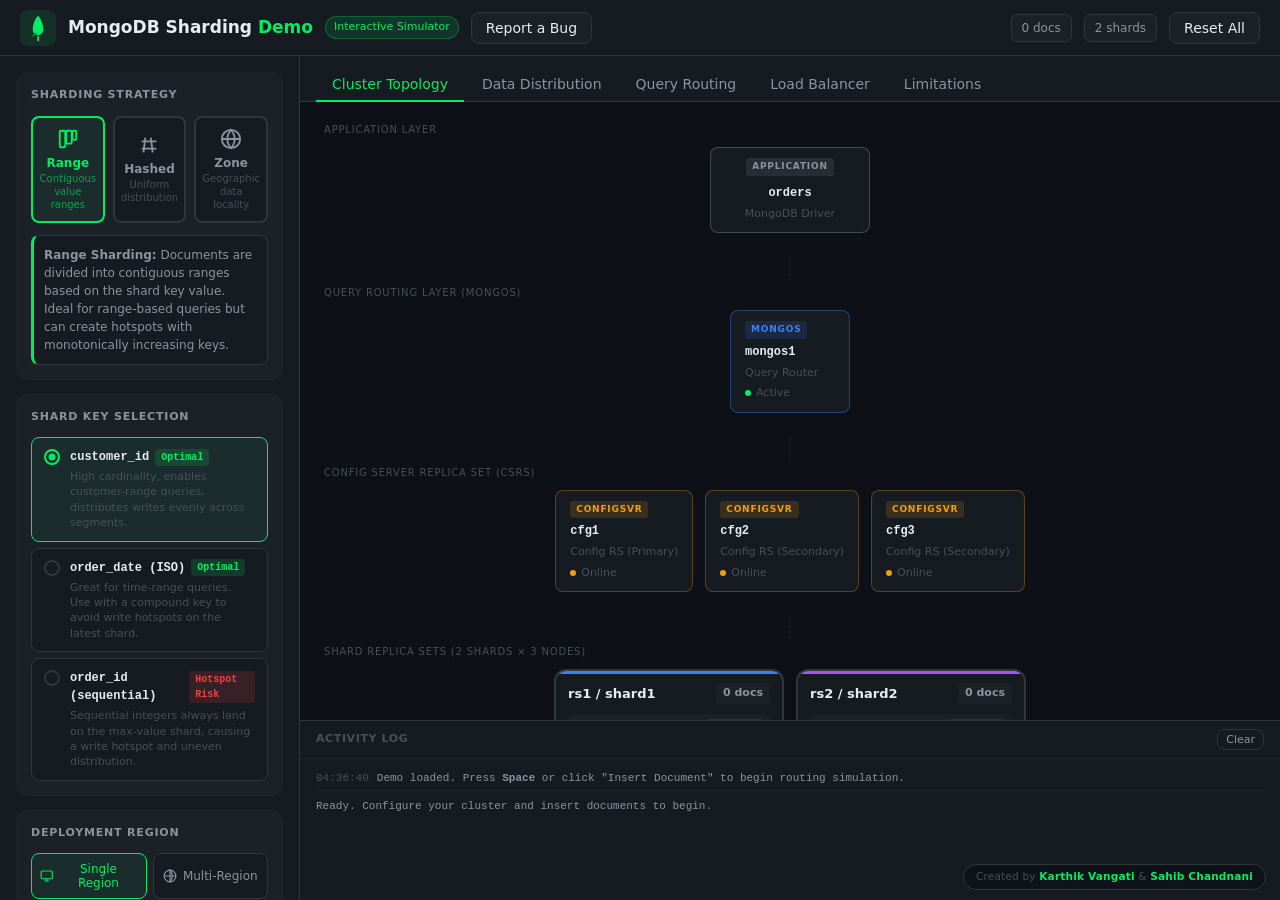
==== commit e73c8671: "fixed analyze shard key and added another file" ====
--- a/sharding-demo.html
+++ b/sharding-demo.html
@@ -6110,11 +6110,11 @@
   },
   {
     id: 'monotonic-trap',
-    label: 'Anti-pattern: monotonic id',
-    headline: 'Sequential order_id (hotspot demo)',
+    label: 'Avoid monotonic order_id → use customer_id',
+    headline: 'Orders with sequential order_id — recommended key is customer_id',
     bestKey: 'customer_id',
     bestStrategy: 'hashed',
-    why: 'A monotonically increasing <code>order_id</code> looks high-cardinality but routes every new write to the last chunk — the entire ingest hotspots one shard. <code>customer_id</code> has comparable cardinality without the monotonic write pattern.',
+    why: 'In this sample, <code>order_id</code> is the <strong>anti-pattern</strong>: it looks high-cardinality but is monotonically increasing, so every new write routes to the last chunk and hotspots one shard. The <strong>recommended</strong> shard key is <code>customer_id</code> — comparable cardinality, no monotonic write pattern, and orders for a given customer co-locate for targeted reads.',
     docs: [
       { order_id: 10001, customer_id: 'c_8421', amount: 42.00,  status: 'paid',    placed_at: '2026-04-23T09:00:00Z' },
       { order_id: 10002, customer_id: 'c_3092', amount: 180.50, status: 'paid',    placed_at: '2026-04-23T09:00:02Z' },
@@ -6124,6 +6124,24 @@
       { order_id: 10006, customer_id: 'c_9930', amount: 220.00, status: 'paid',    placed_at: '2026-04-23T09:00:09Z' },
       { order_id: 10007, customer_id: 'c_2241', amount: 14.40,  status: 'paid',    placed_at: '2026-04-23T09:00:11Z' },
       { order_id: 10008, customer_id: 'c_4408', amount: 88.00,  status: 'cancelled', placed_at: '2026-04-23T09:00:13Z' }
+    ]
+  },
+  {
+    id: 'terrible-key',
+    label: 'Terrible: boolean is_active → use account_id',
+    headline: 'Boolean / low-cardinality shard key — only a handful of possible chunks',
+    bestKey: 'account_id',
+    bestStrategy: 'hashed',
+    why: 'In this sample, <code>is_active</code> is the <strong>worst-case</strong> shard key: a boolean has only <em>two</em> distinct values, so MongoDB can only ever create two chunks — the cluster cannot scale past two shards, and once enough rows share a value the chunk becomes an unsplittable <em>jumbo</em>. The same trap applies to low-cardinality enums like <code>plan</code> (3–4 values). The <strong>recommended</strong> key is <code>account_id</code>: high cardinality, even write distribution under hashed, and most queries already filter by account so reads stay targeted.',
+    docs: [
+      { account_id: 'acc_8421', is_active: true,  plan: 'pro',        last_login: '2026-04-23T10:00:00Z', region: 'us-east' },
+      { account_id: 'acc_3092', is_active: true,  plan: 'free',       last_login: '2026-04-23T10:01:12Z', region: 'us-west' },
+      { account_id: 'acc_7714', is_active: false, plan: 'pro',        last_login: '2026-04-22T18:44:01Z', region: 'eu-west' },
+      { account_id: 'acc_5520', is_active: true,  plan: 'enterprise', last_login: '2026-04-23T10:02:30Z', region: 'us-east' },
+      { account_id: 'acc_8421', is_active: true,  plan: 'pro',        last_login: '2026-04-23T10:03:01Z', region: 'us-east' },
+      { account_id: 'acc_9930', is_active: true,  plan: 'free',       last_login: '2026-04-23T10:03:45Z', region: 'ap-south' },
+      { account_id: 'acc_2241', is_active: true,  plan: 'pro',        last_login: '2026-04-23T10:04:10Z', region: 'us-east' },
+      { account_id: 'acc_4408', is_active: false, plan: 'free',       last_login: '2026-04-20T22:11:09Z', region: 'eu-west' }
     ]
   }
 ];
